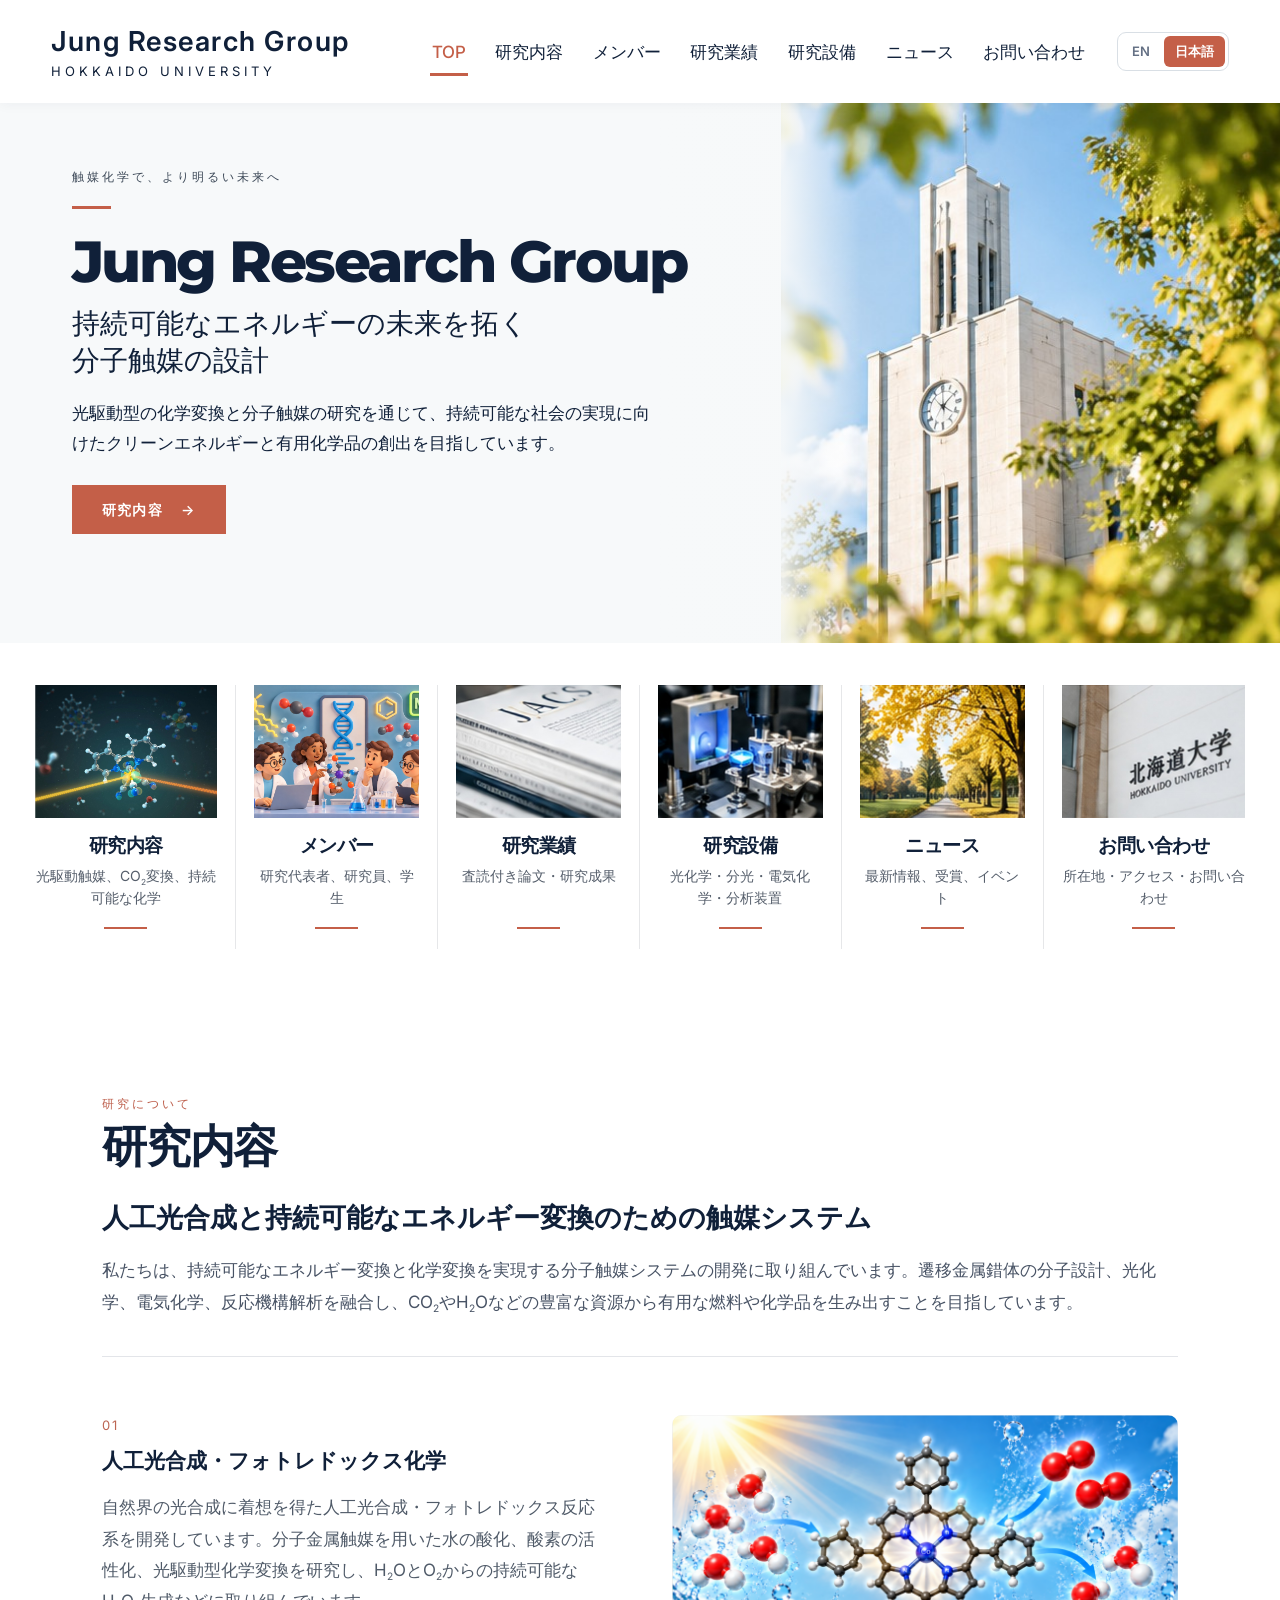
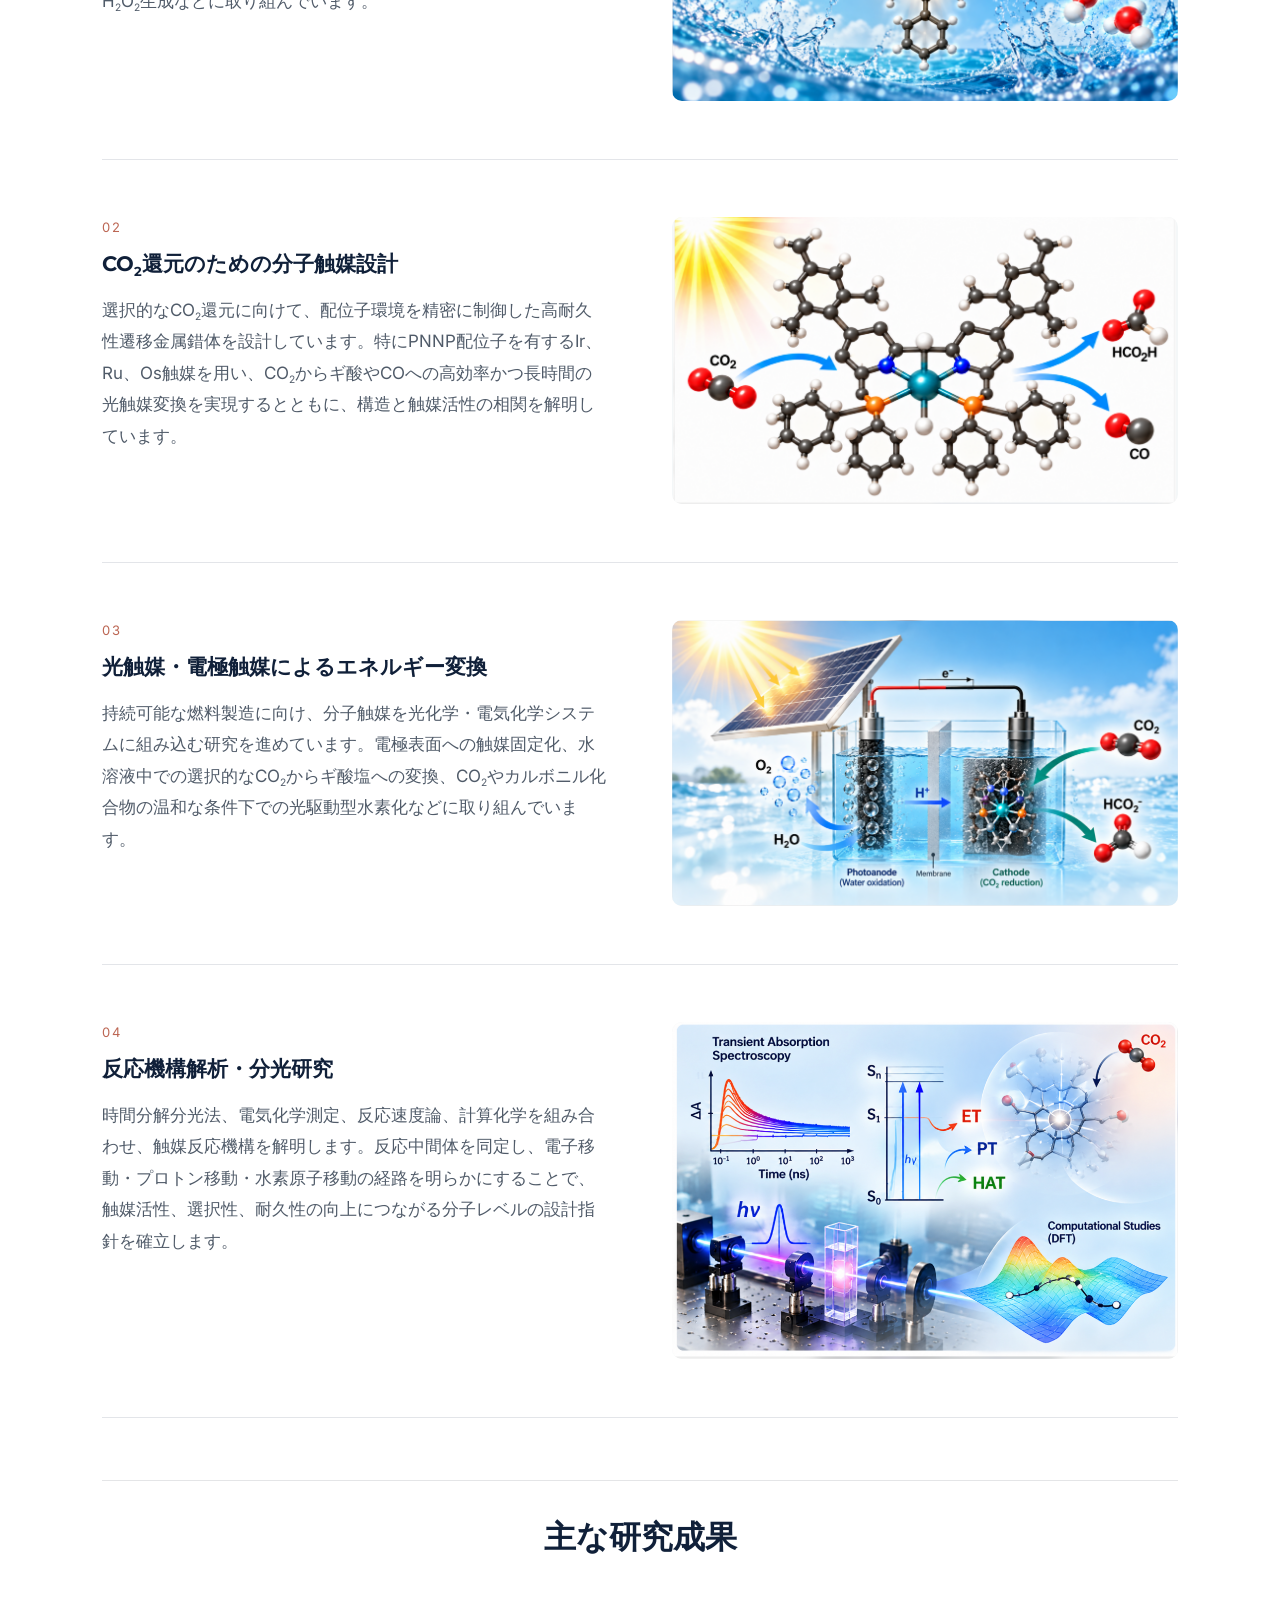
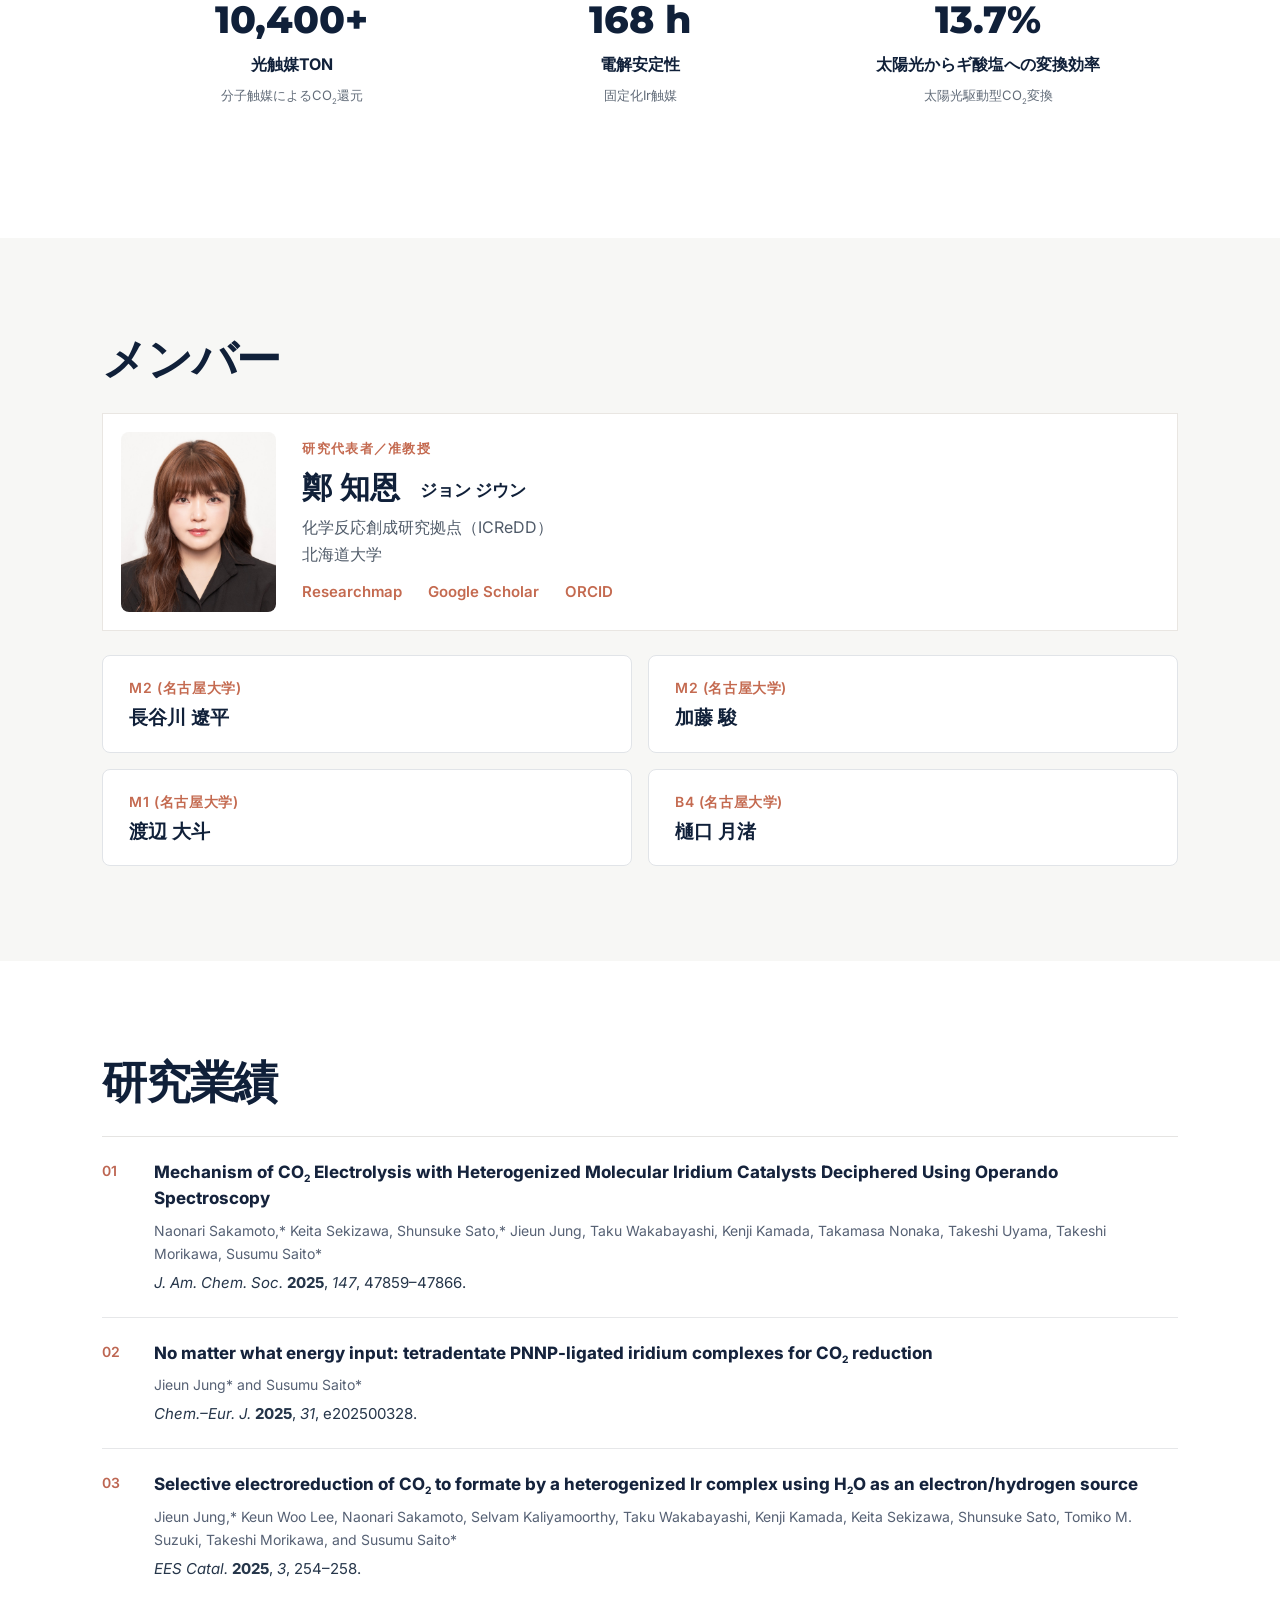
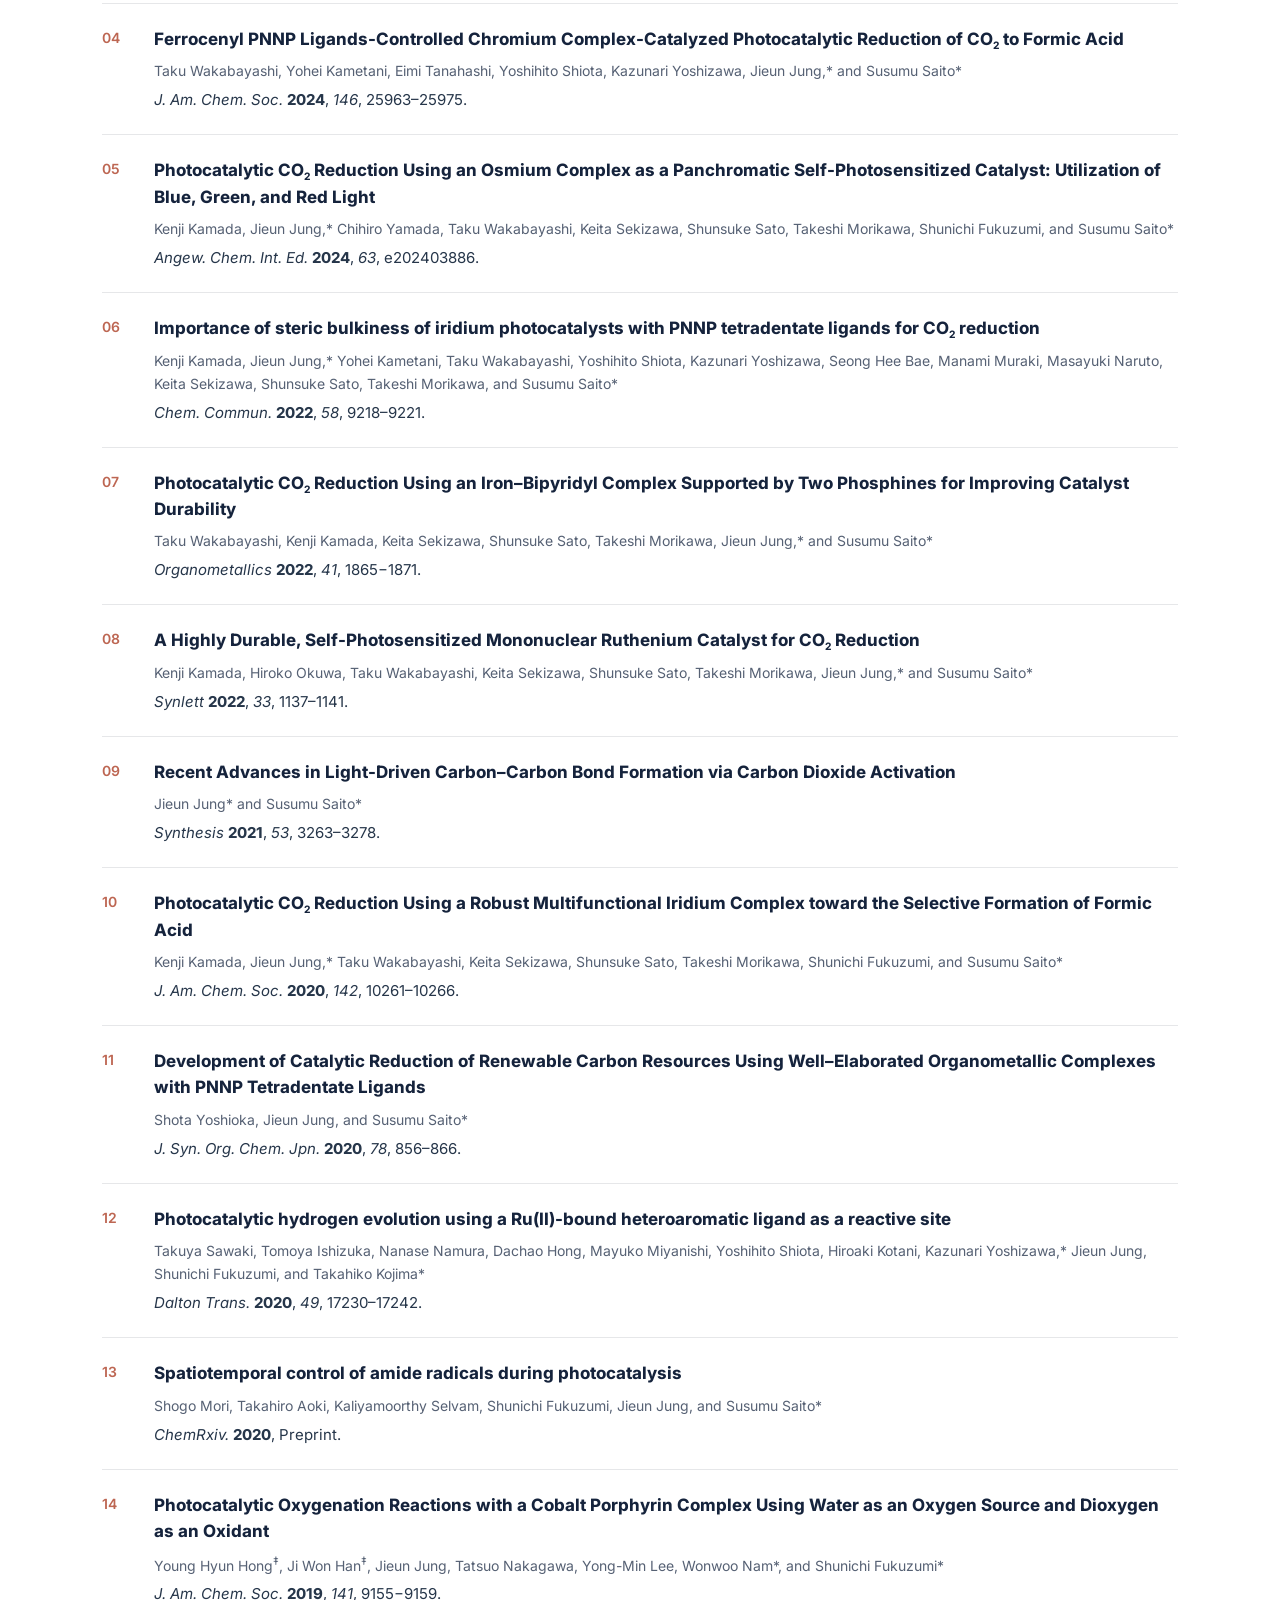
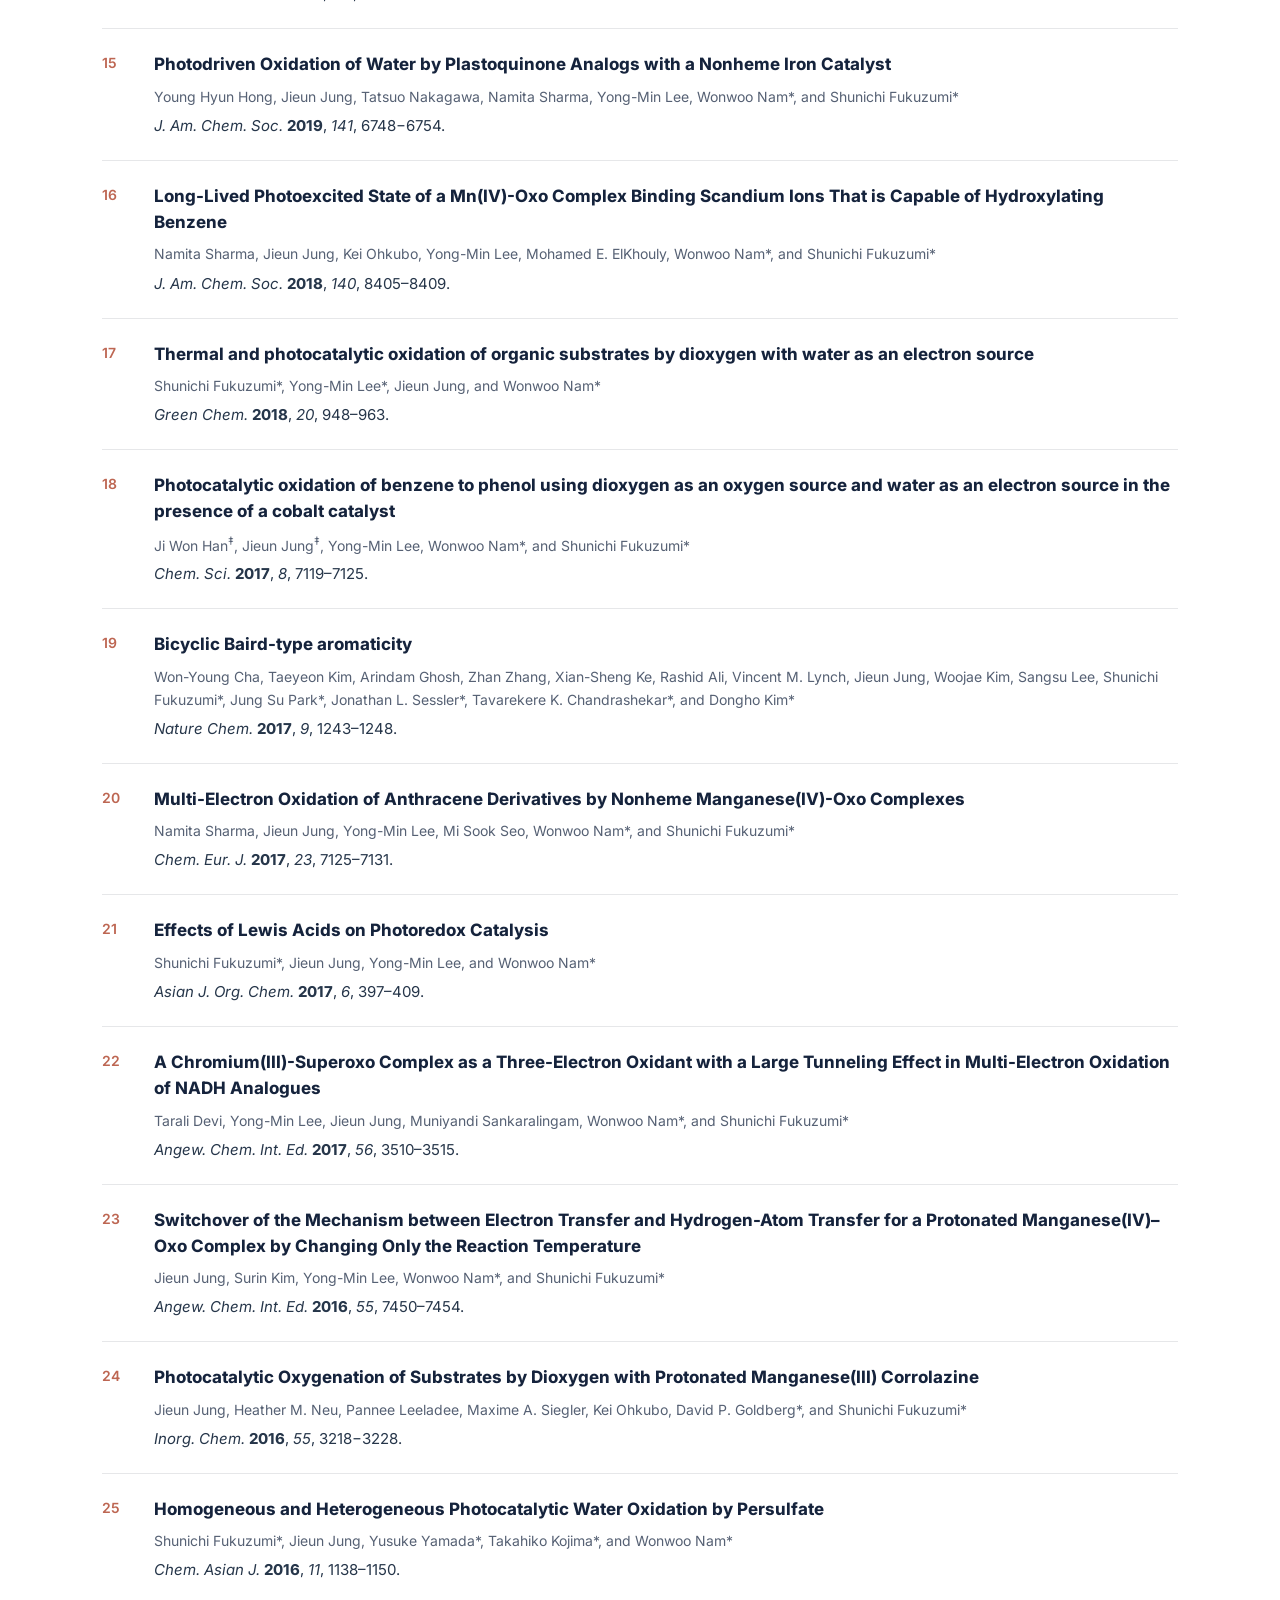
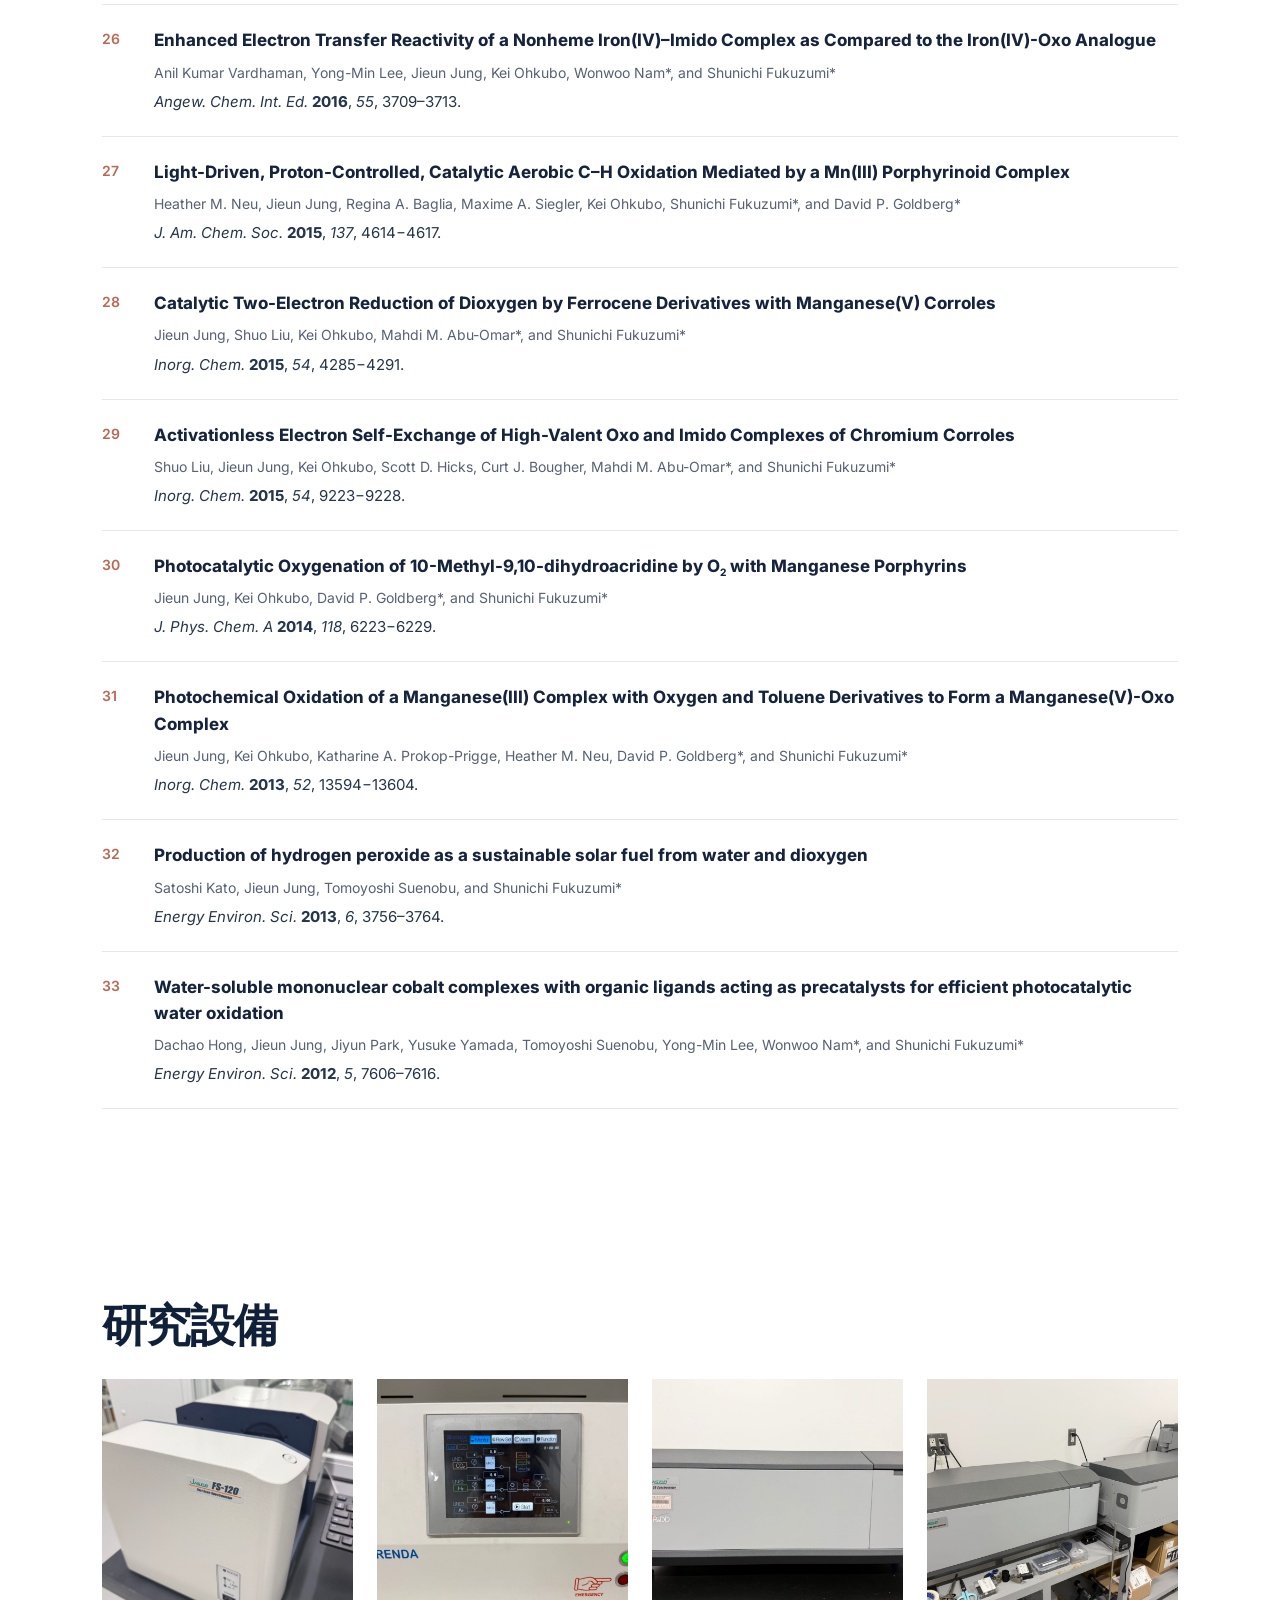
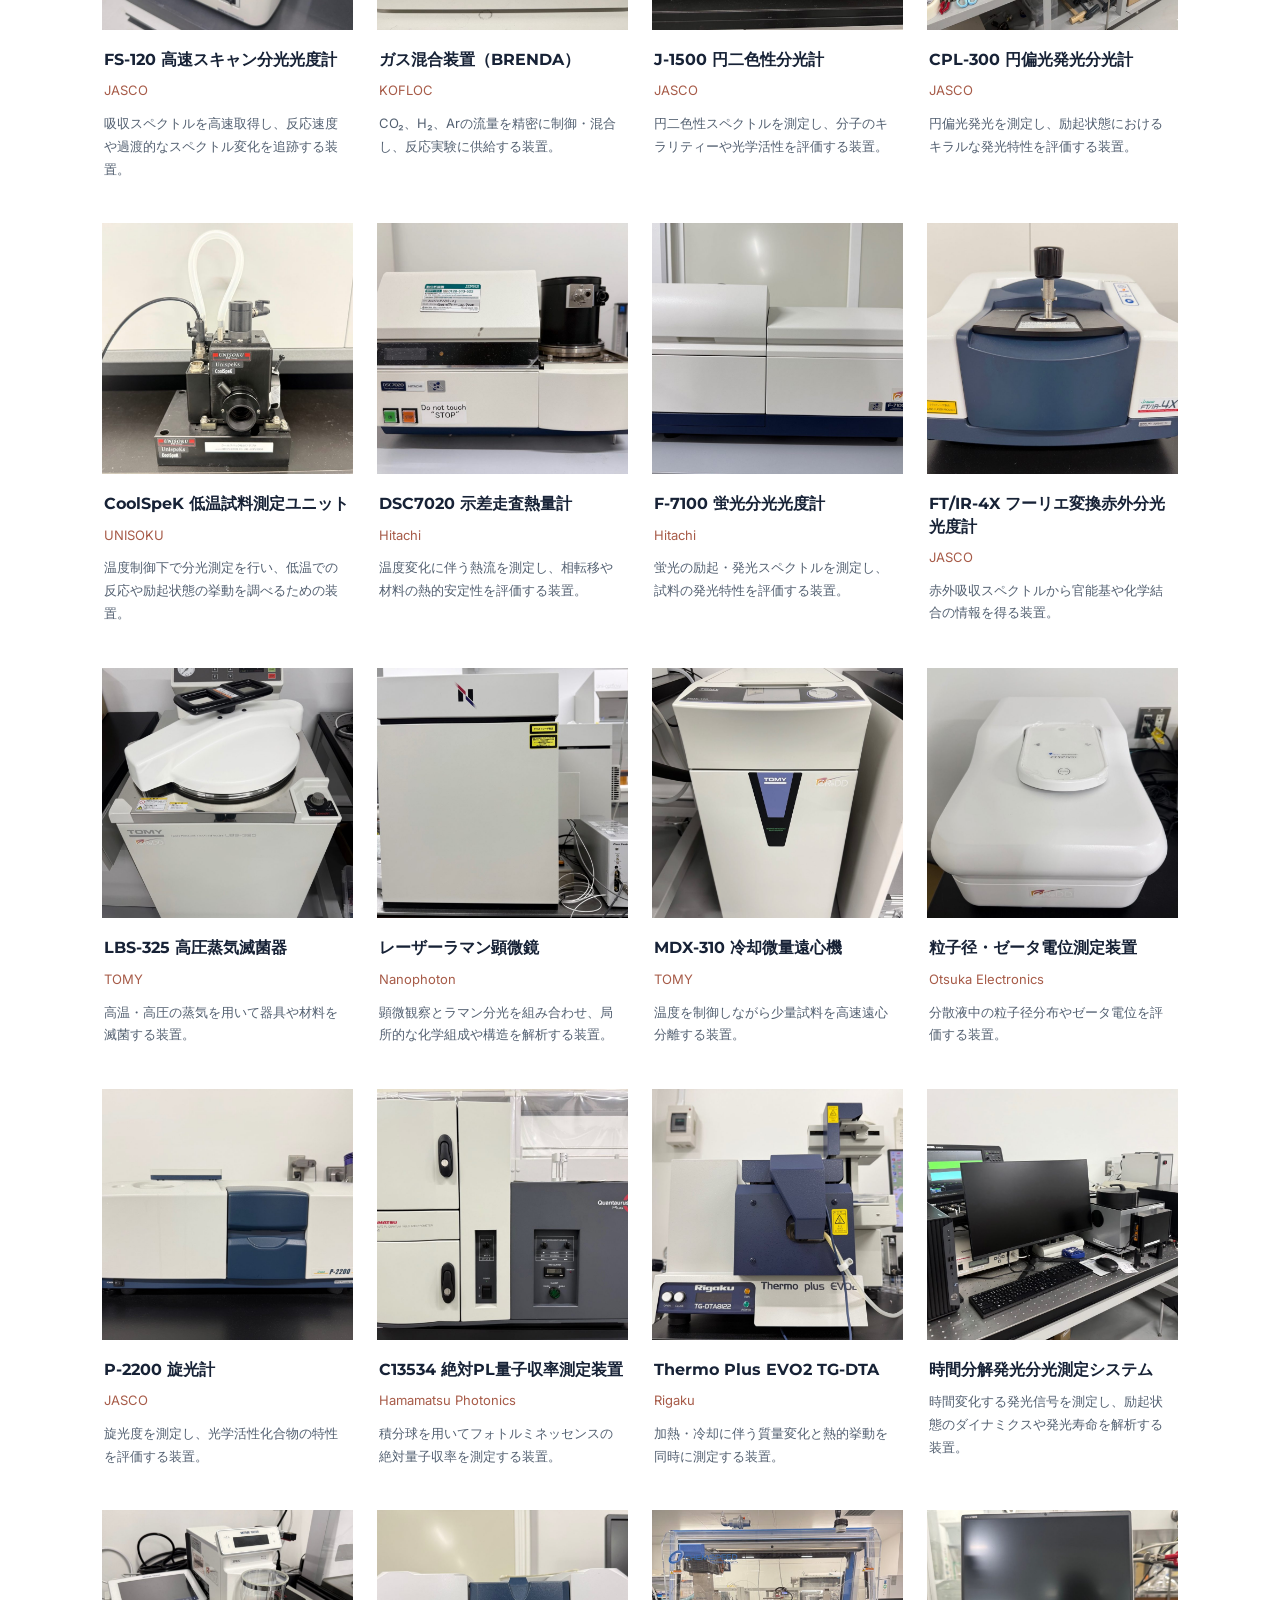
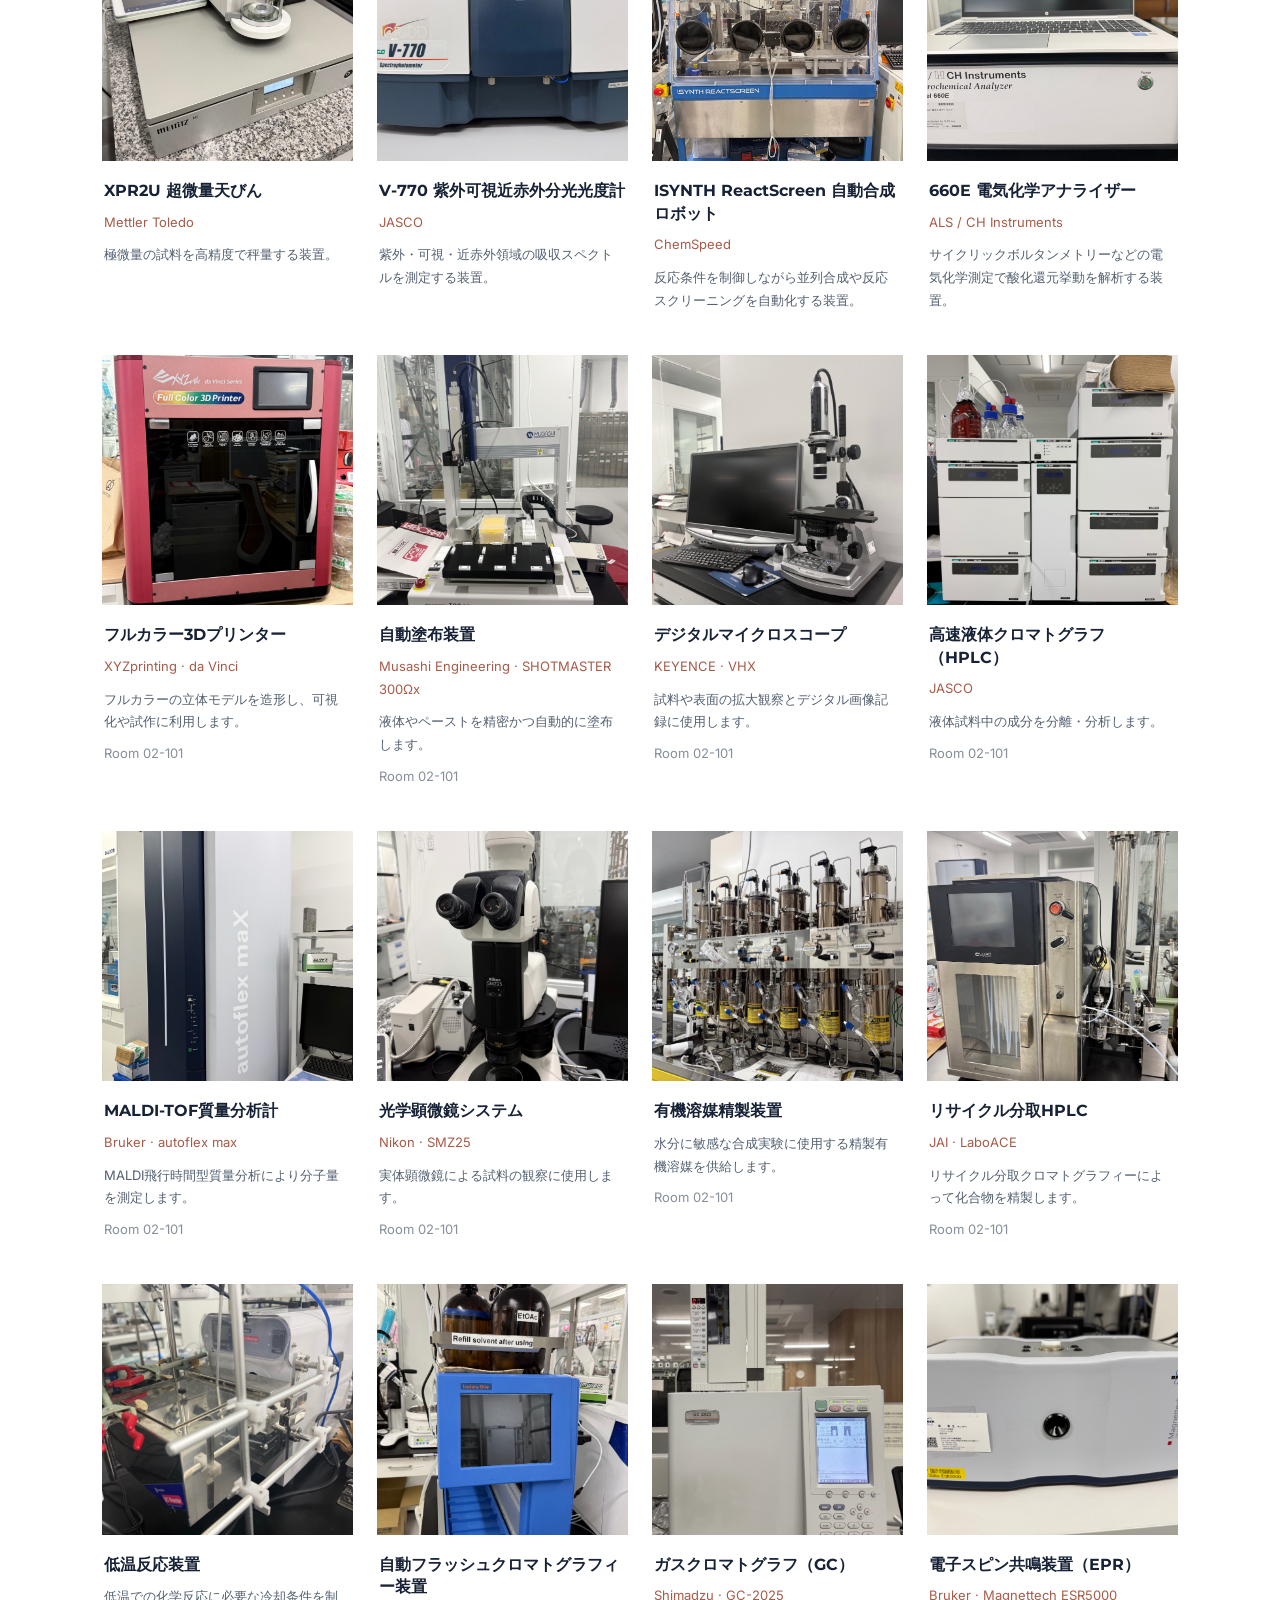
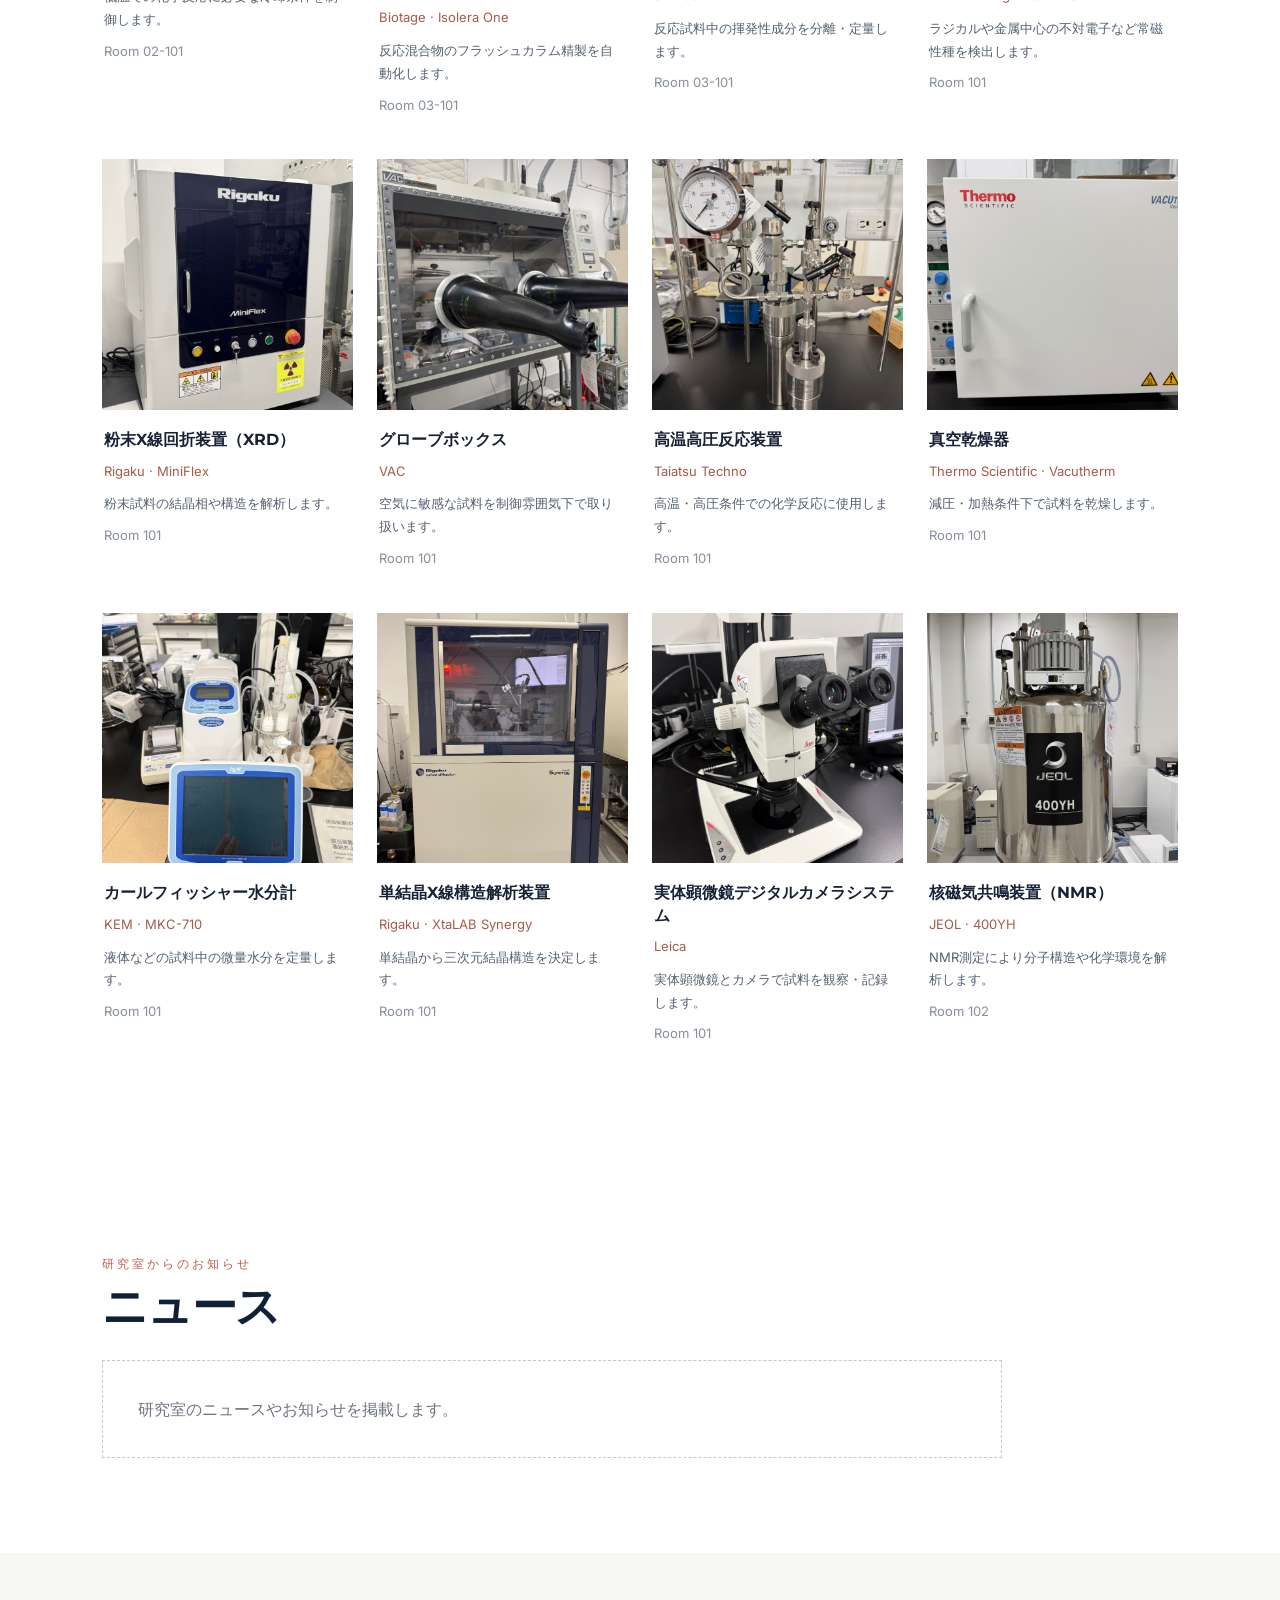
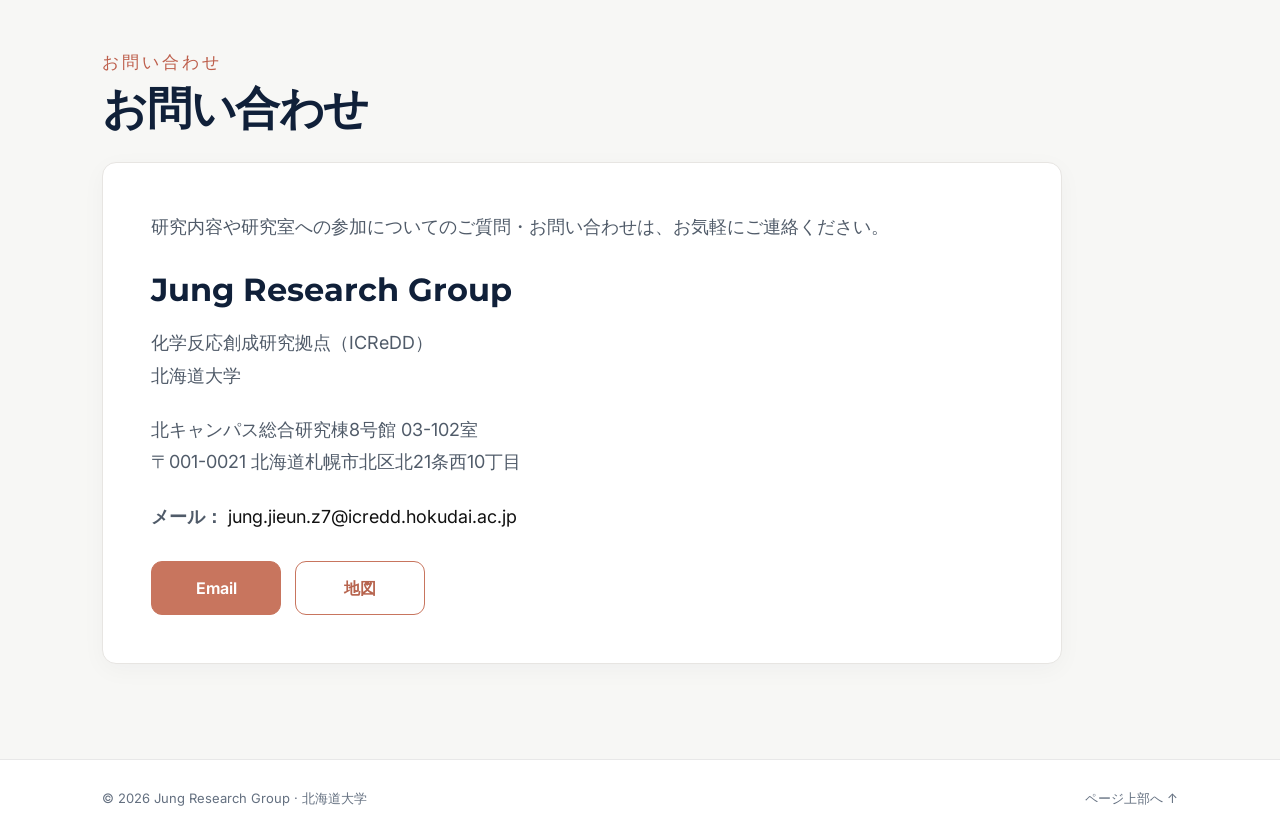
==== index-ja.html @ 81beae66 "Add files via upload" ====
<!DOCTYPE html>

<html lang="ja">
<head>
<meta charset="utf-8"/>
<meta content="width=device-width, initial-scale=1" name="viewport"/>
<meta content="北海道大学 Jung Research Group｜人工光合成、分子触媒、CO₂還元、持続可能なエネルギー変換の研究。" name="description"/>
<title>Jung Research Group | 北海道大学</title>
<link href="https://fonts.googleapis.com" rel="preconnect"/>
<link crossorigin="" href="https://fonts.gstatic.com" rel="preconnect"/>
<link href="https://fonts.googleapis.com/css2?family=Inter:wght@400;500;600;700&amp;family=Montserrat:wght@400;500;600;700;800&amp;display=swap" rel="stylesheet"/>
<link href="style.css" rel="stylesheet"/>
<script defer="" src="script.js"></script>
</head>
<body>
<header class="site-header">
<a aria-label="Jung Research Group, top" class="brand" href="#top">
<strong>Jung Research Group</strong>
<span>HOKKAIDO UNIVERSITY</span>
</a>
<button aria-controls="site-nav" aria-expanded="false" aria-label="メニューを開く" class="menu-toggle">☰</button>
<nav aria-label="メインナビゲーション" class="site-nav" id="site-nav">
<a class="active" href="#top">TOP</a>
<a href="#research">研究内容</a>
<a href="#members">メンバー</a>
<a href="#publications">研究業績</a>
<a href="#facilities">研究設備</a>
<a href="#news">ニュース</a>
<a href="#contact">お問い合わせ</a>
<div aria-label="Language selection" class="language-switch"><a href="index.html" lang="en">EN</a><a aria-current="page" href="index-ja.html" lang="ja">日本語</a></div></nav>
</header>
<main>
<section class="hero" id="top">
<div class="hero-copy">
<p class="eyebrow">触媒化学で、より明るい未来へ</p>
<span aria-hidden="true" class="short-line"></span>
<h1>Jung Research Group</h1>
<h2>持続可能なエネルギーの未来を拓く<br/>分子触媒の設計</h2>
<p class="hero-description">光駆動型の化学変換と分子触媒の研究を通じて、持続可能な社会の実現に向けたクリーンエネルギーと有用化学品の創出を目指しています。</p>
<a class="primary-button" href="#research">研究内容 <span aria-hidden="true">→</span></a>
</div>
<div aria-label="Illustrated Hokkaido University campus clock tower among autumn trees" class="hero-photo" role="img"></div>
</section>
<section aria-label="Explore the group" class="quick-links">
<a class="quick-card" href="#research"><img alt="Molecular illustration" src="assets/research.jpg"/><h3>研究内容</h3><p>光駆動触媒、CO<sub>2</sub>変換、持続可能な化学</p><span class="card-line"></span></a>
<a class="quick-card" href="#members"><img alt="Research laboratory sample vials" src="assets/members.jpg"/><h3>メンバー</h3><p>研究代表者、研究員、学生</p><span class="card-line"></span></a>
<a class="quick-card" href="#publications"><img alt="Scientific journals" src="assets/publications.jpg"/><h3>研究業績</h3><p>査読付き論文・研究成果</p><span class="card-line"></span></a>
<a class="quick-card" href="#facilities"><img alt="Scientific measurement equipment" src="assets/facilities.jpg"/><h3>研究設備</h3><p>光化学・分光・電気化学・分析装置</p><span class="card-line"></span></a>
<a class="quick-card" href="#news"><img alt="Autumn trees on campus" src="assets/news.jpg"/><h3>ニュース</h3><p>最新情報、受賞、イベント</p><span class="card-line"></span></a>
<a class="quick-card" href="#contact"><img alt="Hokkaido University sign" src="assets/contact.jpg"/><h3>お問い合わせ</h3><p>所在地・アクセス・お問い合わせ</p><span class="card-line"></span></a>
</section>
<section class="content-section" id="research"><div class="section-heading"><p class="eyebrow">研究について</p><h2>研究内容</h2></div><p class="research-tagline">人工光合成と持続可能なエネルギー変換のための触媒システム</p><p class="section-intro">私たちは、持続可能なエネルギー変換と化学変換を実現する分子触媒システムの開発に取り組んでいます。遷移金属錯体の分子設計、光化学、電気化学、反応機構解析を融合し、CO<sub>2</sub>やH<sub>2</sub>Oなどの豊富な資源から有用な燃料や化学品を生み出すことを目指しています。</p><div class="research-grid research-grid-four">
<article class="research-topic"><span class="item-number">01</span><h3>人工光合成・フォトレドックス化学</h3><img alt="Illustration of light-driven water and oxygen chemistry" loading="lazy" src="assets/artificial-photosynthesis.png"/><p>自然界の光合成に着想を得た人工光合成・フォトレドックス反応系を開発しています。分子金属触媒を用いた水の酸化、酸素の活性化、光駆動型化学変換を研究し、H<sub>2</sub>OとO<sub>2</sub>からの持続可能なH<sub>2</sub>O<sub>2</sub>生成などに取り組んでいます。</p></article>
<article class="research-topic"><span class="item-number">02</span><h3>CO<sub>2</sub>還元のための分子触媒設計</h3><img alt="Conceptual illustration of a molecular catalyst for carbon dioxide reduction" loading="lazy" src="assets/co2-molecular-catalyst.png"/><p>選択的なCO<sub>2</sub>還元に向けて、配位子環境を精密に制御した高耐久性遷移金属錯体を設計しています。特にPNNP配位子を有するIr、Ru、Os触媒を用い、CO<sub>2</sub>からギ酸やCOへの高効率かつ長時間の光触媒変換を実現するとともに、構造と触媒活性の相関を解明しています。</p></article>
<article class="research-topic"><span class="item-number">03</span><h3>光触媒・電極触媒によるエネルギー変換</h3><img alt="Conceptual illustration of photoelectrochemical energy conversion" loading="lazy" src="assets/research-03.png"/><p>持続可能な燃料製造に向け、分子触媒を光化学・電気化学システムに組み込む研究を進めています。電極表面への触媒固定化、水溶液中での選択的なCO<sub>2</sub>からギ酸塩への変換、CO<sub>2</sub>やカルボニル化合物の温和な条件下での光駆動型水素化などに取り組んでいます。</p></article>
<article class="research-topic"><span class="item-number">04</span><h3>反応機構解析・分光研究</h3><img alt="Conceptual transient spectroscopy and reaction mechanism illustration" loading="lazy" src="assets/research-04.png"/><p>時間分解分光法、電気化学測定、反応速度論、計算化学を組み合わせ、触媒反応機構を解明します。反応中間体を同定し、電子移動・プロトン移動・水素原子移動の経路を明らかにすることで、触媒活性、選択性、耐久性の向上につながる分子レベルの設計指針を確立します。</p></article>
</div><div class="research-highlights"><h3>主な研究成果</h3><div class="highlight-grid"><div><strong>10,400+</strong><span>光触媒TON</span><small>分子触媒によるCO<sub>2</sub>還元</small></div><div><strong>168 h</strong><span>電解安定性</span><small>固定化Ir触媒</small></div><div><strong>13.7%</strong><span>太陽光からギ酸塩への変換効率</span><small>太陽光駆動型CO<sub>2</sub>変換</small></div></div></div></section>
<section class="content-section tinted" id="members">
<div class="section-heading"><h2>メンバー</h2></div>
<div class="member-panel pi-card">
<img alt="Portrait of Jieun Jung" class="pi-photo" src="assets/jieun-jung.jpg"/>
<div class="member-details">
<p class="member-role">研究代表者／准教授</p>
<h3 class="pi-name">鄭 知恩 <span class="pi-name-local">ジョン ジウン</span></h3>
<p>化学反応創成研究拠点（ICReDD）<br/>北海道大学</p>
<div aria-label="Research profiles" class="profile-links">
<a href="https://researchmap.jp/7000027022" rel="noopener noreferrer" target="_blank">Researchmap</a>
<a href="https://scholar.google.com/citations?user=-28BXMIAAAAJ&amp;hl=ko" rel="noopener noreferrer" target="_blank">Google Scholar</a>
<a href="https://orcid.org/0000-0002-5310-8643" rel="noopener noreferrer" target="_blank">ORCID</a>
</div>
</div>
</div>
<div class="student-grid">
<article class="student-card"><p class="student-role">M2 (名古屋大学)</p><h4>長谷川 遼平</h4></article>
<article class="student-card"><p class="student-role">M2 (名古屋大学)</p><h4>加藤 駿</h4></article>
<article class="student-card"><p class="student-role">M1 (名古屋大学)</p><h4>渡辺 大斗</h4></article>
<article class="student-card"><p class="student-role">B4 (名古屋大学)</p><h4>樋口 月渚</h4></article>
</div>
</section>
<section class="content-section" id="publications">
<div class="section-heading"><h2>研究業績</h2></div>
<div class="publication-list">
<article class="publication-entry"><span class="publication-number">01</span><div class="publication-body"><p class="pub-title"><a class="publication-title-link" href="https://pubs.acs.org/jacsat/article/147/51/47859/3739655/Mechanism-of-CO2-Electrolysis-with-Heterogenized" rel="noopener noreferrer" target="_blank">Mechanism of CO<sub>2</sub> Electrolysis with Heterogenized Molecular Iridium Catalysts Deciphered Using Operando Spectroscopy</a></p><p class="pub-authors">Naonari Sakamoto,* Keita Sekizawa, Shunsuke Sato,* Jieun Jung, Taku Wakabayashi, Kenji Kamada, Takamasa Nonaka, Takeshi Uyama, Takeshi Morikawa, Susumu Saito*</p><p class="pub-citation"><em class="journal-name">J. Am. Chem. Soc.</em> <strong>2025</strong>, <em>147</em>, 47859–47866.</p></div></article>
<article class="publication-entry"><span class="publication-number">02</span><div class="publication-body"><p class="pub-title"><a class="publication-title-link" href="https://doi.org/10.1002/chem.202500328" rel="noopener noreferrer" target="_blank">No matter what energy input: tetradentate PNNP-ligated iridium complexes for CO<sub>2</sub> reduction</a></p><p class="pub-authors">Jieun Jung* and Susumu Saito*</p><p class="pub-citation"><em class="journal-name">Chem.–Eur. J.</em> <strong>2025</strong>, <em>31</em>, e202500328.</p></div></article>
<article class="publication-entry"><span class="publication-number">03</span><div class="publication-body"><p class="pub-title"><a class="publication-title-link" href="https://doi.org/10.1039/D4EY00261J" rel="noopener noreferrer" target="_blank">Selective electroreduction of CO<sub>2</sub> to formate by a heterogenized Ir complex using H<sub>2</sub>O as an electron/hydrogen source</a></p><p class="pub-authors">Jieun Jung,* Keun Woo Lee, Naonari Sakamoto, Selvam Kaliyamoorthy, Taku Wakabayashi, Kenji Kamada, Keita Sekizawa, Shunsuke Sato, Tomiko M. Suzuki, Takeshi Morikawa, and Susumu Saito*</p><p class="pub-citation"><em class="journal-name">EES Catal.</em> <strong>2025</strong>, <em>3</em>, 254–258.</p></div></article>
<article class="publication-entry"><span class="publication-number">04</span><div class="publication-body"><p class="pub-title"><a class="publication-title-link" href="https://doi.org/10.1021/jacs.4c03683" rel="noopener noreferrer" target="_blank">Ferrocenyl PNNP Ligands-Controlled Chromium Complex-Catalyzed Photocatalytic Reduction of CO<sub>2</sub> to Formic Acid</a></p><p class="pub-authors">Taku Wakabayashi, Yohei Kametani, Eimi Tanahashi, Yoshihito Shiota, Kazunari Yoshizawa, Jieun Jung,* and Susumu Saito*</p><p class="pub-citation"><em class="journal-name">J. Am. Chem. Soc.</em> <strong>2024</strong>, <em>146</em>, 25963–25975.</p></div></article>
<article class="publication-entry"><span class="publication-number">05</span><div class="publication-body"><p class="pub-title"><a class="publication-title-link" href="https://doi.org/10.1002/anie.202403886" rel="noopener noreferrer" target="_blank">Photocatalytic CO<sub>2</sub> Reduction Using an Osmium Complex as a Panchromatic Self-Photosensitized Catalyst: Utilization of Blue, Green, and Red Light</a></p><p class="pub-authors">Kenji Kamada, Jieun Jung,* Chihiro Yamada, Taku Wakabayashi, Keita Sekizawa, Shunsuke Sato, Takeshi Morikawa, Shunichi Fukuzumi, and Susumu Saito*</p><p class="pub-citation"><em class="journal-name">Angew. Chem. Int. Ed.</em> <strong>2024</strong>, <em>63</em>, e202403886.</p></div></article>
<article class="publication-entry"><span class="publication-number">06</span><div class="publication-body"><p class="pub-title"><a class="publication-title-link" href="https://doi.org/10.1039/d2cc01701f" rel="noopener noreferrer" target="_blank">Importance of steric bulkiness of iridium photocatalysts with PNNP tetradentate ligands for CO<sub>2</sub> reduction</a></p><p class="pub-authors">Kenji Kamada, Jieun Jung,* Yohei Kametani, Taku Wakabayashi, Yoshihito Shiota, Kazunari Yoshizawa, Seong Hee Bae, Manami Muraki, Masayuki Naruto, Keita Sekizawa, Shunsuke Sato, Takeshi Morikawa, and Susumu Saito*</p><p class="pub-citation"><em class="journal-name">Chem. Commun.</em> <strong>2022</strong>, <em>58</em>, 9218–9221.</p></div></article>
<article class="publication-entry"><span class="publication-number">07</span><div class="publication-body"><p class="pub-title"><a class="publication-title-link" href="https://doi.org/10.1021/acs.organomet.2c00171" rel="noopener noreferrer" target="_blank">Photocatalytic CO<sub>2</sub> Reduction Using an Iron–Bipyridyl Complex Supported by Two Phosphines for Improving Catalyst Durability</a></p><p class="pub-authors">Taku Wakabayashi, Kenji Kamada, Keita Sekizawa, Shunsuke Sato, Takeshi Morikawa, Jieun Jung,* and Susumu Saito*</p><p class="pub-citation"><em class="journal-name">Organometallics</em> <strong>2022</strong>, <em>41</em>, 1865−1871.</p></div></article>
<article class="publication-entry"><span class="publication-number">08</span><div class="publication-body"><p class="pub-title"><a class="publication-title-link" href="https://doi.org/10.1055/a-1709-0280" rel="noopener noreferrer" target="_blank">A Highly Durable, Self-Photosensitized Mononuclear Ruthenium Catalyst for CO<sub>2</sub> Reduction</a></p><p class="pub-authors">Kenji Kamada, Hiroko Okuwa, Taku Wakabayashi, Keita Sekizawa, Shunsuke Sato, Takeshi Morikawa, Jieun Jung,* and Susumu Saito*</p><p class="pub-citation"><em class="journal-name">Synlett</em> <strong>2022</strong>, <em>33</em>, 1137–1141.</p></div></article>
<article class="publication-entry"><span class="publication-number">09</span><div class="publication-body"><p class="pub-title"><a class="publication-title-link" href="https://doi.org/10.1055/a-1577-5947" rel="noopener noreferrer" target="_blank">Recent Advances in Light-Driven Carbon–Carbon Bond Formation via Carbon Dioxide Activation</a></p><p class="pub-authors">Jieun Jung* and Susumu Saito*</p><p class="pub-citation"><em class="journal-name">Synthesis</em> <strong>2021</strong>, <em>53</em>, 3263–3278.</p></div></article>
<article class="publication-entry"><span class="publication-number">10</span><div class="publication-body"><p class="pub-title"><a class="publication-title-link" href="https://doi.org/10.1021/jacs.0c03097" rel="noopener noreferrer" target="_blank">Photocatalytic CO<sub>2</sub> Reduction Using a Robust Multifunctional Iridium Complex toward the Selective Formation of Formic Acid</a></p><p class="pub-authors">Kenji Kamada, Jieun Jung,* Taku Wakabayashi, Keita Sekizawa, Shunsuke Sato, Takeshi Morikawa, Shunichi Fukuzumi, and Susumu Saito*</p><p class="pub-citation"><em class="journal-name">J. Am. Chem. Soc.</em> <strong>2020</strong>, <em>142</em>, 10261–10266.</p></div></article>
<article class="publication-entry"><span class="publication-number">11</span><div class="publication-body"><p class="pub-title"><a class="publication-title-link" href="https://doi.org/10.5059/yukigoseikyokaishi.78.856" rel="noopener noreferrer" target="_blank">Development of Catalytic Reduction of Renewable Carbon Resources Using Well–Elaborated Organometallic Complexes with PNNP Tetradentate Ligands</a></p><p class="pub-authors">Shota Yoshioka, Jieun Jung, and Susumu Saito*</p><p class="pub-citation"><em class="journal-name">J. Syn. Org. Chem. Jpn.</em> <strong>2020</strong>, <em>78</em>, 856–866.</p></div></article>
<article class="publication-entry"><span class="publication-number">12</span><div class="publication-body"><p class="pub-title"><a class="publication-title-link" href="https://doi.org/10.1039/d0dt03546g" rel="noopener noreferrer" target="_blank">Photocatalytic hydrogen evolution using a Ru(II)-bound heteroaromatic ligand as a reactive site</a></p><p class="pub-authors">Takuya Sawaki, Tomoya Ishizuka, Nanase Namura, Dachao Hong, Mayuko Miyanishi, Yoshihito Shiota, Hiroaki Kotani, Kazunari Yoshizawa,* Jieun Jung, Shunichi Fukuzumi, and Takahiko Kojima*</p><p class="pub-citation"><em class="journal-name">Dalton Trans.</em> <strong>2020</strong>, <em>49</em>, 17230–17242.</p></div></article>
<article class="publication-entry"><span class="publication-number">13</span><div class="publication-body"><p class="pub-title"><a class="publication-title-link" href="https://doi.org/10.26434/chemrxiv.12040146.v1" rel="noopener noreferrer" target="_blank">Spatiotemporal control of amide radicals during photocatalysis</a></p><p class="pub-authors">Shogo Mori, Takahiro Aoki, Kaliyamoorthy Selvam, Shunichi Fukuzumi, Jieun Jung, and Susumu Saito*</p><p class="pub-citation"><em class="journal-name">ChemRxiv.</em> <strong>2020</strong>, Preprint.</p></div></article>
<article class="publication-entry"><span class="publication-number">14</span><div class="publication-body"><p class="pub-title"><a class="publication-title-link" href="https://doi.org/10.1021/jacs.9b02864" rel="noopener noreferrer" target="_blank">Photocatalytic Oxygenation Reactions with a Cobalt Porphyrin Complex Using Water as an Oxygen Source and Dioxygen as an Oxidant</a></p><p class="pub-authors">Young Hyun Hong<sup>‡</sup>, Ji Won Han<sup>‡</sup>, Jieun Jung, Tatsuo Nakagawa, Yong-Min Lee, Wonwoo Nam*, and Shunichi Fukuzumi*</p><p class="pub-citation"><em class="journal-name">J. Am. Chem. Soc.</em> <strong>2019</strong>, <em>141</em>, 9155−9159.</p></div></article>
<article class="publication-entry"><span class="publication-number">15</span><div class="publication-body"><p class="pub-title"><a class="publication-title-link" href="https://doi.org/10.1021/jacs.9b02517" rel="noopener noreferrer" target="_blank">Photodriven Oxidation of Water by Plastoquinone Analogs with a Nonheme Iron Catalyst</a></p><p class="pub-authors">Young Hyun Hong, Jieun Jung, Tatsuo Nakagawa, Namita Sharma, Yong-Min Lee, Wonwoo Nam*, and Shunichi Fukuzumi*</p><p class="pub-citation"><em class="journal-name">J. Am. Chem. Soc.</em> <strong>2019</strong>, <em>141</em>, 6748−6754.</p></div></article>
<article class="publication-entry"><span class="publication-number">16</span><div class="publication-body"><p class="pub-title"><a class="publication-title-link" href="https://doi.org/10.1021/jacs.8b04904" rel="noopener noreferrer" target="_blank">Long-Lived Photoexcited State of a Mn(IV)-Oxo Complex Binding Scandium Ions That is Capable of Hydroxylating Benzene</a></p><p class="pub-authors">Namita Sharma, Jieun Jung, Kei Ohkubo, Yong-Min Lee, Mohamed E. ElKhouly, Wonwoo Nam*, and Shunichi Fukuzumi*</p><p class="pub-citation"><em class="journal-name">J. Am. Chem. Soc.</em> <strong>2018</strong>, <em>140</em>, 8405–8409.</p></div></article>
<article class="publication-entry"><span class="publication-number">17</span><div class="publication-body"><p class="pub-title"><a class="publication-title-link" href="https://doi.org/10.1039/c7gc03387g" rel="noopener noreferrer" target="_blank">Thermal and photocatalytic oxidation of organic substrates by dioxygen with water as an electron source</a></p><p class="pub-authors">Shunichi Fukuzumi*, Yong-Min Lee*, Jieun Jung, and Wonwoo Nam*</p><p class="pub-citation"><em class="journal-name">Green Chem.</em> <strong>2018</strong>, <em>20</em>, 948–963.</p></div></article>
<article class="publication-entry"><span class="publication-number">18</span><div class="publication-body"><p class="pub-title"><a class="publication-title-link" href="https://doi.org/10.1039/c7sc02495a" rel="noopener noreferrer" target="_blank">Photocatalytic oxidation of benzene to phenol using dioxygen as an oxygen source and water as an electron source in the presence of a cobalt catalyst</a></p><p class="pub-authors">Ji Won Han<sup>‡</sup>, Jieun Jung<sup>‡</sup>, Yong-Min Lee, Wonwoo Nam*, and Shunichi Fukuzumi*</p><p class="pub-citation"><em class="journal-name">Chem. Sci.</em> <strong>2017</strong>, <em>8</em>, 7119–7125.</p></div></article>
<article class="publication-entry"><span class="publication-number">19</span><div class="publication-body"><p class="pub-title"><a class="publication-title-link" href="https://doi.org/10.1038/nchem.2834" rel="noopener noreferrer" target="_blank">Bicyclic Baird-type aromaticity</a></p><p class="pub-authors">Won-Young Cha, Taeyeon Kim, Arindam Ghosh, Zhan Zhang, Xian-Sheng Ke, Rashid Ali, Vincent M. Lynch, Jieun Jung, Woojae Kim, Sangsu Lee, Shunichi Fukuzumi*, Jung Su Park*, Jonathan L. Sessler*, Tavarekere K. Chandrashekar*, and Dongho Kim*</p><p class="pub-citation"><em class="journal-name">Nature Chem.</em> <strong>2017</strong>, <em>9</em>, 1243–1248.</p></div></article>
<article class="publication-entry"><span class="publication-number">20</span><div class="publication-body"><p class="pub-title"><a class="publication-title-link" href="https://doi.org/10.1002/chem.201700666" rel="noopener noreferrer" target="_blank">Multi-Electron Oxidation of Anthracene Derivatives by Nonheme Manganese(IV)-Oxo Complexes</a></p><p class="pub-authors">Namita Sharma, Jieun Jung, Yong-Min Lee, Mi Sook Seo, Wonwoo Nam*, and Shunichi Fukuzumi*</p><p class="pub-citation"><em class="journal-name">Chem. Eur. J.</em> <strong>2017</strong>, <em>23</em>, 7125–7131.</p></div></article>
<article class="publication-entry"><span class="publication-number">21</span><div class="publication-body"><p class="pub-title"><a class="publication-title-link" href="https://doi.org/10.1002/ajoc.201600576" rel="noopener noreferrer" target="_blank">Effects of Lewis Acids on Photoredox Catalysis</a></p><p class="pub-authors">Shunichi Fukuzumi*, Jieun Jung, Yong-Min Lee, and Wonwoo Nam*</p><p class="pub-citation"><em class="journal-name">Asian J. Org. Chem.</em> <strong>2017</strong>, <em>6</em>, 397–409.</p></div></article>
<article class="publication-entry"><span class="publication-number">22</span><div class="publication-body"><p class="pub-title"><a class="publication-title-link" href="https://doi.org/10.1002/anie.201611709" rel="noopener noreferrer" target="_blank">A Chromium(III)-Superoxo Complex as a Three-Electron Oxidant with a Large Tunneling Effect in Multi-Electron Oxidation of NADH Analogues</a></p><p class="pub-authors">Tarali Devi, Yong-Min Lee, Jieun Jung, Muniyandi Sankaralingam, Wonwoo Nam*, and Shunichi Fukuzumi*</p><p class="pub-citation"><em class="journal-name">Angew. Chem. Int. Ed.</em> <strong>2017</strong>, <em>56</em>, 3510–3515.</p></div></article>
<article class="publication-entry"><span class="publication-number">23</span><div class="publication-body"><p class="pub-title"><a class="publication-title-link" href="https://doi.org/10.1002/anie.201602460" rel="noopener noreferrer" target="_blank">Switchover of the Mechanism between Electron Transfer and Hydrogen-Atom Transfer for a Protonated Manganese(IV)–Oxo Complex by Changing Only the Reaction Temperature</a></p><p class="pub-authors">Jieun Jung, Surin Kim, Yong-Min Lee, Wonwoo Nam*, and Shunichi Fukuzumi*</p><p class="pub-citation"><em class="journal-name">Angew. Chem. Int. Ed.</em> <strong>2016</strong>, <em>55</em>, 7450–7454.</p></div></article>
<article class="publication-entry"><span class="publication-number">24</span><div class="publication-body"><p class="pub-title"><a class="publication-title-link" href="https://doi.org/10.1021/acs.inorgchem.5b02019" rel="noopener noreferrer" target="_blank">Photocatalytic Oxygenation of Substrates by Dioxygen with Protonated Manganese(III) Corrolazine</a></p><p class="pub-authors">Jieun Jung, Heather M. Neu, Pannee Leeladee, Maxime A. Siegler, Kei Ohkubo, David P. Goldberg*, and Shunichi Fukuzumi*</p><p class="pub-citation"><em class="journal-name">Inorg. Chem.</em> <strong>2016</strong>, <em>55</em>, 3218−3228.</p></div></article>
<article class="publication-entry"><span class="publication-number">25</span><div class="publication-body"><p class="pub-title"><a class="publication-title-link" href="https://doi.org/10.1002/asia.201501329" rel="noopener noreferrer" target="_blank">Homogeneous and Heterogeneous Photocatalytic Water Oxidation by Persulfate</a></p><p class="pub-authors">Shunichi Fukuzumi*, Jieun Jung, Yusuke Yamada*, Takahiko Kojima*, and Wonwoo Nam*</p><p class="pub-citation"><em class="journal-name">Chem. Asian J.</em> <strong>2016</strong>, <em>11</em>, 1138–1150.</p></div></article>
<article class="publication-entry"><span class="publication-number">26</span><div class="publication-body"><p class="pub-title"><a class="publication-title-link" href="https://doi.org/10.1002/anie.201600287" rel="noopener noreferrer" target="_blank">Enhanced Electron Transfer Reactivity of a Nonheme Iron(IV)–Imido Complex as Compared to the Iron(IV)-Oxo Analogue</a></p><p class="pub-authors">Anil Kumar Vardhaman, Yong-Min Lee, Jieun Jung, Kei Ohkubo, Wonwoo Nam*, and Shunichi Fukuzumi*</p><p class="pub-citation"><em class="journal-name">Angew. Chem. Int. Ed.</em> <strong>2016</strong>, <em>55</em>, 3709–3713.</p></div></article>
<article class="publication-entry"><span class="publication-number">27</span><div class="publication-body"><p class="pub-title"><a class="publication-title-link" href="https://doi.org/10.1021/jacs.5b00816" rel="noopener noreferrer" target="_blank">Light-Driven, Proton-Controlled, Catalytic Aerobic C–H Oxidation Mediated by a Mn(III) Porphyrinoid Complex</a></p><p class="pub-authors">Heather M. Neu, Jieun Jung, Regina A. Baglia, Maxime A. Siegler, Kei Ohkubo, Shunichi Fukuzumi*, and David P. Goldberg*</p><p class="pub-citation"><em class="journal-name">J. Am. Chem. Soc.</em> <strong>2015</strong>, <em>137</em>, 4614−4617.</p></div></article>
<article class="publication-entry"><span class="publication-number">28</span><div class="publication-body"><p class="pub-title"><a class="publication-title-link" href="https://doi.org/10.1021/ic503012s" rel="noopener noreferrer" target="_blank">Catalytic Two-Electron Reduction of Dioxygen by Ferrocene Derivatives with Manganese(V) Corroles</a></p><p class="pub-authors">Jieun Jung, Shuo Liu, Kei Ohkubo, Mahdi M. Abu-Omar*, and Shunichi Fukuzumi*</p><p class="pub-citation"><em class="journal-name">Inorg. Chem.</em> <strong>2015</strong>, <em>54</em>, 4285−4291.</p></div></article>
<article class="publication-entry"><span class="publication-number">29</span><div class="publication-body"><p class="pub-title"><a class="publication-title-link" href="https://doi.org/10.1021/acs.inorgchem.5b01777" rel="noopener noreferrer" target="_blank">Activationless Electron Self-Exchange of High-Valent Oxo and Imido Complexes of Chromium Corroles</a></p><p class="pub-authors">Shuo Liu, Jieun Jung, Kei Ohkubo, Scott D. Hicks, Curt J. Bougher, Mahdi M. Abu-Omar*, and Shunichi Fukuzumi*</p><p class="pub-citation"><em class="journal-name">Inorg. Chem.</em> <strong>2015</strong>, <em>54</em>, 9223−9228.</p></div></article>
<article class="publication-entry"><span class="publication-number">30</span><div class="publication-body"><p class="pub-title"><a class="publication-title-link" href="https://pubs.acs.org/doi/10.1021/jp505860f" rel="noopener noreferrer" target="_blank">Photocatalytic Oxygenation of 10-Methyl-9,10-dihydroacridine by O<sub>2</sub> with Manganese Porphyrins</a></p><p class="pub-authors">Jieun Jung, Kei Ohkubo, David P. Goldberg*, and Shunichi Fukuzumi*</p><p class="pub-citation"><em class="journal-name">J. Phys. Chem. A</em> <strong>2014</strong>, <em>118</em>, 6223−6229.</p></div></article>
<article class="publication-entry"><span class="publication-number">31</span><div class="publication-body"><p class="pub-title"><a class="publication-title-link" href="https://pubs.acs.org/doi/10.1021/ic402121j" rel="noopener noreferrer" target="_blank">Photochemical Oxidation of a Manganese(III) Complex with Oxygen and Toluene Derivatives to Form a Manganese(V)-Oxo Complex</a></p><p class="pub-authors">Jieun Jung, Kei Ohkubo, Katharine A. Prokop-Prigge, Heather M. Neu, David P. Goldberg*, and Shunichi Fukuzumi*</p><p class="pub-citation"><em class="journal-name">Inorg. Chem.</em> <strong>2013</strong>, <em>52</em>, 13594−13604.</p></div></article>
<article class="publication-entry"><span class="publication-number">32</span><div class="publication-body"><p class="pub-title"><a class="publication-title-link" href="https://doi.org/10.1039/c3ee42815j" rel="noopener noreferrer" target="_blank">Production of hydrogen peroxide as a sustainable solar fuel from water and dioxygen</a></p><p class="pub-authors">Satoshi Kato, Jieun Jung, Tomoyoshi Suenobu, and Shunichi Fukuzumi*</p><p class="pub-citation"><em class="journal-name">Energy Environ. Sci.</em> <strong>2013</strong>, <em>6</em>, 3756–3764.</p></div></article>
<article class="publication-entry"><span class="publication-number">33</span><div class="publication-body"><p class="pub-title"><a class="publication-title-link" href="https://doi.org/10.1039/c2ee21185h" rel="noopener noreferrer" target="_blank">Water-soluble mononuclear cobalt complexes with organic ligands acting as precatalysts for efficient photocatalytic water oxidation</a></p><p class="pub-authors">Dachao Hong, Jieun Jung, Jiyun Park, Yusuke Yamada, Tomoyoshi Suenobu, Yong-Min Lee, Wonwoo Nam*, and Shunichi Fukuzumi*</p><p class="pub-citation"><em class="journal-name">Energy Environ. Sci.</em> <strong>2012</strong>, <em>5</em>, 7606–7616.</p></div></article>
</div>
</section>
<section class="content-section facilities-section" id="facilities"><div class="section-heading"><h2>研究設備</h2></div><div class="facilities-grid"><article class="facility-card"><img alt="FS-120 Fast Scan Spectrometer" loading="lazy" src="assets/fs120.jpg"/><div class="facility-copy"><h3>FS-120 高速スキャン分光光度計</h3><p class="facility-maker">JASCO</p><p>吸収スペクトルを高速取得し、反応速度や過渡的なスペクトル変化を追跡する装置。</p></div></article><article class="facility-card"><img alt="Gas Mixing System (BRENDA)" loading="lazy" src="assets/gas-mixer.jpg"/><div class="facility-copy"><h3>ガス混合装置（BRENDA）</h3><p class="facility-maker">KOFLOC</p><p>CO₂、H₂、Arの流量を精密に制御・混合し、反応実験に供給する装置。</p></div></article><article class="facility-card"><img alt="J-1500 Circular Dichroism Spectrometer" loading="lazy" src="assets/cd.jpg"/><div class="facility-copy"><h3>J-1500 円二色性分光計</h3><p class="facility-maker">JASCO</p><p>円二色性スペクトルを測定し、分子のキラリティーや光学活性を評価する装置。</p></div></article><article class="facility-card"><img alt="CPL-300 Circularly Polarized Luminescence Spectrometer" loading="lazy" src="assets/cpl.jpg"/><div class="facility-copy"><h3>CPL-300 円偏光発光分光計</h3><p class="facility-maker">JASCO</p><p>円偏光発光を測定し、励起状態におけるキラルな発光特性を評価する装置。</p></div></article><article class="facility-card"><img alt="CoolSpeK Low-Temperature Sample Unit" loading="lazy" src="assets/coolspek.jpg"/><div class="facility-copy"><h3>CoolSpeK 低温試料測定ユニット</h3><p class="facility-maker">UNISOKU</p><p>温度制御下で分光測定を行い、低温での反応や励起状態の挙動を調べるための装置。</p></div></article><article class="facility-card"><img alt="DSC7020 Differential Scanning Calorimeter" loading="lazy" src="assets/dsc.jpg"/><div class="facility-copy"><h3>DSC7020 示差走査熱量計</h3><p class="facility-maker">Hitachi</p><p>温度変化に伴う熱流を測定し、相転移や材料の熱的安定性を評価する装置。</p></div></article><article class="facility-card"><img alt="F-7100 Fluorescence Spectrophotometer" loading="lazy" src="assets/fluorometer.jpg"/><div class="facility-copy"><h3>F-7100 蛍光分光光度計</h3><p class="facility-maker">Hitachi</p><p>蛍光の励起・発光スペクトルを測定し、試料の発光特性を評価する装置。</p></div></article><article class="facility-card"><img alt="FT/IR-4X FT-IR Spectrometer" loading="lazy" src="assets/ftir.jpg"/><div class="facility-copy"><h3>FT/IR-4X フーリエ変換赤外分光光度計</h3><p class="facility-maker">JASCO</p><p>赤外吸収スペクトルから官能基や化学結合の情報を得る装置。</p></div></article><article class="facility-card"><img alt="LBS-325 High-Pressure Steam Sterilizer" loading="lazy" src="assets/autoclave.jpg"/><div class="facility-copy"><h3>LBS-325 高圧蒸気滅菌器</h3><p class="facility-maker">TOMY</p><p>高温・高圧の蒸気を用いて器具や材料を滅菌する装置。</p></div></article><article class="facility-card"><img alt="Laser Raman Microscope" loading="lazy" src="assets/raman.jpg"/><div class="facility-copy"><h3>レーザーラマン顕微鏡</h3><p class="facility-maker">Nanophoton</p><p>顕微観察とラマン分光を組み合わせ、局所的な化学組成や構造を解析する装置。</p></div></article><article class="facility-card"><img alt="MDX-310 Refrigerated Microcentrifuge" loading="lazy" src="assets/centrifuge.jpg"/><div class="facility-copy"><h3>MDX-310 冷却微量遠心機</h3><p class="facility-maker">TOMY</p><p>温度を制御しながら少量試料を高速遠心分離する装置。</p></div></article><article class="facility-card"><img alt="Particle Size and Zeta Potential Analyzer" loading="lazy" src="assets/particle.jpg"/><div class="facility-copy"><h3>粒子径・ゼータ電位測定装置</h3><p class="facility-maker">Otsuka Electronics</p><p>分散液中の粒子径分布やゼータ電位を評価する装置。</p></div></article><article class="facility-card"><img alt="P-2200 Polarimeter" loading="lazy" src="assets/polarimeter.jpg"/><div class="facility-copy"><h3>P-2200 旋光計</h3><p class="facility-maker">JASCO</p><p>旋光度を測定し、光学活性化合物の特性を評価する装置。</p></div></article><article class="facility-card"><img alt="C13534 Absolute PL Quantum Yield Spectrometer" loading="lazy" src="assets/quantum-yield.jpg"/><div class="facility-copy"><h3>C13534 絶対PL量子収率測定装置</h3><p class="facility-maker">Hamamatsu Photonics</p><p>積分球を用いてフォトルミネッセンスの絶対量子収率を測定する装置。</p></div></article><article class="facility-card"><img alt="Thermo Plus EVO2 TG-DTA" loading="lazy" src="assets/tgdta.jpg"/><div class="facility-copy"><h3>Thermo Plus EVO2 TG-DTA</h3><p class="facility-maker">Rigaku</p><p>加熱・冷却に伴う質量変化と熱的挙動を同時に測定する装置。</p></div></article><article class="facility-card"><img alt="Time-Resolved Photoluminescence Spectrometer" loading="lazy" src="assets/trpl.jpg"/><div class="facility-copy"><h3>時間分解発光分光測定システム</h3><p>時間変化する発光信号を測定し、励起状態のダイナミクスや発光寿命を解析する装置。</p></div></article><article class="facility-card"><img alt="XPR2U Ultra-Microbalance" loading="lazy" src="assets/microbalance.jpg"/><div class="facility-copy"><h3>XPR2U 超微量天びん</h3><p class="facility-maker">Mettler Toledo</p><p>極微量の試料を高精度で秤量する装置。</p></div></article><article class="facility-card"><img alt="V-770 UV–Vis–NIR Spectrophotometer" loading="lazy" src="assets/uvvis.jpg"/><div class="facility-copy"><h3>V-770 紫外可視近赤外分光光度計</h3><p class="facility-maker">JASCO</p><p>紫外・可視・近赤外領域の吸収スペクトルを測定する装置。</p></div></article><article class="facility-card"><img alt="ISYNTH ReactScreen Automated Synthesis Robot" loading="lazy" src="assets/robot.jpg"/><div class="facility-copy"><h3>ISYNTH ReactScreen 自動合成ロボット</h3><p class="facility-maker">ChemSpeed</p><p>反応条件を制御しながら並列合成や反応スクリーニングを自動化する装置。</p></div></article><article class="facility-card"><img alt="660E Electrochemical Analyzer" loading="lazy" src="assets/cv.jpg"/><div class="facility-copy"><h3>660E 電気化学アナライザー</h3><p class="facility-maker">ALS / CH Instruments</p><p>サイクリックボルタンメトリーなどの電気化学測定で酸化還元挙動を解析する装置。</p></div></article><article class="facility-card"><img alt="フルカラー3Dプリンター" loading="lazy" src="assets/facility-new-01.jpg"/><div class="facility-copy"><h3>フルカラー3Dプリンター</h3><p class="facility-maker">XYZprinting · da Vinci</p><p>フルカラーの立体モデルを造形し、可視化や試作に利用します。</p><p class="facility-room">Room 02-101</p></div></article><article class="facility-card"><img alt="自動塗布装置" loading="lazy" src="assets/facility-new-02.jpg"/><div class="facility-copy"><h3>自動塗布装置</h3><p class="facility-maker">Musashi Engineering · SHOTMASTER 300Ωx</p><p>液体やペーストを精密かつ自動的に塗布します。</p><p class="facility-room">Room 02-101</p></div></article><article class="facility-card"><img alt="デジタルマイクロスコープ" loading="lazy" src="assets/facility-new-03.jpg"/><div class="facility-copy"><h3>デジタルマイクロスコープ</h3><p class="facility-maker">KEYENCE · VHX</p><p>試料や表面の拡大観察とデジタル画像記録に使用します。</p><p class="facility-room">Room 02-101</p></div></article><article class="facility-card"><img alt="高速液体クロマトグラフ（HPLC）" loading="lazy" src="assets/facility-new-04.jpg"/><div class="facility-copy"><h3>高速液体クロマトグラフ（HPLC）</h3><p class="facility-maker">JASCO</p><p>液体試料中の成分を分離・分析します。</p><p class="facility-room">Room 02-101</p></div></article><article class="facility-card"><img alt="MALDI-TOF質量分析計" loading="lazy" src="assets/facility-new-05.jpg"/><div class="facility-copy"><h3>MALDI-TOF質量分析計</h3><p class="facility-maker">Bruker · autoflex max</p><p>MALDI飛行時間型質量分析により分子量を測定します。</p><p class="facility-room">Room 02-101</p></div></article><article class="facility-card"><img alt="光学顕微鏡システム" loading="lazy" src="assets/facility-new-06.jpg"/><div class="facility-copy"><h3>光学顕微鏡システム</h3><p class="facility-maker">Nikon · SMZ25</p><p>実体顕微鏡による試料の観察に使用します。</p><p class="facility-room">Room 02-101</p></div></article><article class="facility-card"><img alt="有機溶媒精製装置" loading="lazy" src="assets/facility-new-07.jpg"/><div class="facility-copy"><h3>有機溶媒精製装置</h3><p>水分に敏感な合成実験に使用する精製有機溶媒を供給します。</p><p class="facility-room">Room 02-101</p></div></article><article class="facility-card"><img alt="リサイクル分取HPLC" loading="lazy" src="assets/facility-new-08.jpg"/><div class="facility-copy"><h3>リサイクル分取HPLC</h3><p class="facility-maker">JAI · LaboACE</p><p>リサイクル分取クロマトグラフィーによって化合物を精製します。</p><p class="facility-room">Room 02-101</p></div></article><article class="facility-card"><img alt="低温反応装置" loading="lazy" src="assets/facility-new-09.jpg"/><div class="facility-copy"><h3>低温反応装置</h3><p>低温での化学反応に必要な冷却条件を制御します。</p><p class="facility-room">Room 02-101</p></div></article><article class="facility-card"><img alt="自動フラッシュクロマトグラフィー装置" loading="lazy" src="assets/facility-new-10.jpg"/><div class="facility-copy"><h3>自動フラッシュクロマトグラフィー装置</h3><p class="facility-maker">Biotage · Isolera One</p><p>反応混合物のフラッシュカラム精製を自動化します。</p><p class="facility-room">Room 03-101</p></div></article><article class="facility-card"><img alt="ガスクロマトグラフ（GC）" loading="lazy" src="assets/facility-new-11.jpg"/><div class="facility-copy"><h3>ガスクロマトグラフ（GC）</h3><p class="facility-maker">Shimadzu · GC-2025</p><p>反応試料中の揮発性成分を分離・定量します。</p><p class="facility-room">Room 03-101</p></div></article><article class="facility-card"><img alt="電子スピン共鳴装置（EPR）" loading="lazy" src="assets/facility-new-12.jpg"/><div class="facility-copy"><h3>電子スピン共鳴装置（EPR）</h3><p class="facility-maker">Bruker · Magnettech ESR5000</p><p>ラジカルや金属中心の不対電子など常磁性種を検出します。</p><p class="facility-room">Room 101</p></div></article><article class="facility-card"><img alt="粉末X線回折装置（XRD）" loading="lazy" src="assets/facility-new-13.jpg"/><div class="facility-copy"><h3>粉末X線回折装置（XRD）</h3><p class="facility-maker">Rigaku · MiniFlex</p><p>粉末試料の結晶相や構造を解析します。</p><p class="facility-room">Room 101</p></div></article><article class="facility-card"><img alt="グローブボックス" loading="lazy" src="assets/facility-new-14.jpg"/><div class="facility-copy"><h3>グローブボックス</h3><p class="facility-maker">VAC</p><p>空気に敏感な試料を制御雰囲気下で取り扱います。</p><p class="facility-room">Room 101</p></div></article><article class="facility-card"><img alt="高温高圧反応装置" loading="lazy" src="assets/facility-new-15.jpg"/><div class="facility-copy"><h3>高温高圧反応装置</h3><p class="facility-maker">Taiatsu Techno</p><p>高温・高圧条件での化学反応に使用します。</p><p class="facility-room">Room 101</p></div></article><article class="facility-card"><img alt="真空乾燥器" loading="lazy" src="assets/facility-new-16.jpg"/><div class="facility-copy"><h3>真空乾燥器</h3><p class="facility-maker">Thermo Scientific · Vacutherm</p><p>減圧・加熱条件下で試料を乾燥します。</p><p class="facility-room">Room 101</p></div></article><article class="facility-card"><img alt="カールフィッシャー水分計" loading="lazy" src="assets/facility-new-17.jpg"/><div class="facility-copy"><h3>カールフィッシャー水分計</h3><p class="facility-maker">KEM · MKC-710</p><p>液体などの試料中の微量水分を定量します。</p><p class="facility-room">Room 101</p></div></article><article class="facility-card"><img alt="単結晶X線構造解析装置" loading="lazy" src="assets/facility-new-18.jpg"/><div class="facility-copy"><h3>単結晶X線構造解析装置</h3><p class="facility-maker">Rigaku · XtaLAB Synergy</p><p>単結晶から三次元結晶構造を決定します。</p><p class="facility-room">Room 101</p></div></article><article class="facility-card"><img alt="実体顕微鏡デジタルカメラシステム" loading="lazy" src="assets/facility-new-19.jpg"/><div class="facility-copy"><h3>実体顕微鏡デジタルカメラシステム</h3><p class="facility-maker">Leica</p><p>実体顕微鏡とカメラで試料を観察・記録します。</p><p class="facility-room">Room 101</p></div></article><article class="facility-card"><img alt="核磁気共鳴装置（NMR）" loading="lazy" src="assets/facility-new-20.jpg"/><div class="facility-copy"><h3>核磁気共鳴装置（NMR）</h3><p class="facility-maker">JEOL · 400YH</p><p>NMR測定により分子構造や化学環境を解析します。</p><p class="facility-room">Room 102</p></div></article></div></section><section class="content-section" id="news">
<div class="section-heading"><p class="eyebrow">研究室からのお知らせ</p><h2>ニュース</h2></div>
<div class="empty-panel">研究室のニュースやお知らせを掲載します。</div>
</section>
<section class="content-section contact-section tinted" id="contact"><div class="section-heading"><p class="eyebrow">お問い合わせ</p><h2>お問い合わせ</h2></div><div class="contact-card">
<p>研究内容や研究室への参加についてのご質問・お問い合わせは、お気軽にご連絡ください。</p>
<h3>Jung Research Group</h3>
<p>化学反応創成研究拠点（ICReDD）<br/>北海道大学</p>
<p>北キャンパス総合研究棟8号館 03-102室<br/>〒001-0021 北海道札幌市北区北21条西10丁目</p>
<p><strong>メール：</strong> <a href="mailto:jung.jieun.z7@icredd.hokudai.ac.jp">jung.jieun.z7@icredd.hokudai.ac.jp</a></p>
<div class="contact-actions"><a class="button button-primary" href="mailto:jung.jieun.z7@icredd.hokudai.ac.jp">Email</a><a class="button button-outline" href="https://maps.app.goo.gl/bVCkbJymEDcBphYR7" rel="noopener noreferrer" target="_blank">地図</a></div></div></section>
</main>
<footer><span>© <span id="year">2026</span> Jung Research Group · 北海道大学</span><a href="#top">ページ上部へ ↑</a></footer>
</body>
</html>
---- style.css ----
*{box-sizing:border-box}html{scroll-behavior:smooth;scroll-padding-top:100px}body{margin:0;color:#102039;background:#fff;font-family:'Inter',Arial,sans-serif;line-height:1.65}a{color:inherit;text-decoration:none}button{font:inherit}.site-header{min-height:103px;padding:15px clamp(24px,4vw,64px);display:flex;align-items:center;justify-content:space-between;gap:26px;background:#fff;position:sticky;top:0;z-index:20;box-shadow:0 1px 12px #1320380d}.brand{display:flex;flex-direction:column;line-height:1.2;white-space:nowrap}.brand strong{font:700 clamp(23px,2.15vw,35px)/1.25 'Montserrat',sans-serif;letter-spacing:-1.1px}.brand span{font-size:13px;letter-spacing:4px;margin-top:6px}.site-nav{display:flex;align-items:center;gap:clamp(15px,2vw,38px)}.site-nav a{font-size:clamp(16px,1.32vw,21px);font-weight:500;white-space:nowrap;padding:12px 2px 7px;border-bottom:3px solid transparent;transition:color .2s,border-color .2s}.site-nav a:hover,.site-nav a.active{color:#c45f48;border-bottom-color:#c45f48}.menu-toggle{display:none;background:none;border:0;font-size:27px;cursor:pointer}.hero{min-height:540px;display:grid;grid-template-columns:61% 39%;background:#f4f7f7}.hero-copy{padding:clamp(40px,5vw,75px) 0 clamp(40px,5vw,65px) clamp(25px,5.6vw,90px);position:relative;z-index:1;background:linear-gradient(90deg,#f7f9fa 0%,#f7f9fa 76%,#f7f9fae8 91%,#f7f9fa00 100%);margin-right:-80px}.eyebrow{font-size:12px;letter-spacing:3px;font-weight:500;color:#3e4a59;margin:0 0 19px}.short-line,.card-line{display:block;background:#c45f48;width:39px;height:3px}.hero h1{font:800 clamp(38px,4.5vw,72px)/1.12 'Montserrat',sans-serif;letter-spacing:-2.5px;margin:20px 0 12px;white-space:nowrap}.hero h2{font:400 clamp(24px,2.4vw,36px)/1.3 'Montserrat',sans-serif;letter-spacing:-.9px;margin:0 0 21px}.hero-description{font-size:17px;max-width:585px;line-height:1.75;margin:0 0 26px}.hero-photo{background:url('assets/campus-hero.jpg') center center/cover no-repeat;min-height:540px}.primary-button{display:inline-flex;align-items:center;gap:18px;background:#c45f48;color:#fff;padding:13px 30px;letter-spacing:1.4px;font-size:14px;font-weight:600}.primary-button:hover{background:#a94e3a}.quick-links{padding:42px clamp(20px,2.7vw,45px) 50px;display:grid;grid-template-columns:repeat(6,minmax(0,1fr));gap:0}.quick-card{padding:0 18px 20px;min-width:0;border-right:1px solid #e6e7e9;display:flex;flex-direction:column;align-items:center;text-align:center;transition:transform .2s}.quick-card:first-child{padding-left:0}.quick-card:last-child{border-right:0;padding-right:0}.quick-card:hover{transform:translateY(-4px)}.quick-card img{width:100%;height:133px;object-fit:cover}.quick-card h3{font:700 clamp(18px,1.5vw,24px)/1.25 'Montserrat',sans-serif;letter-spacing:-.5px;margin:15px 0 8px}.quick-card p{font-size:14px;line-height:1.6;color:#555e6b;margin:0 0 17px;max-width:215px}.card-line{width:43px;height:2px;margin-top:auto}.content-section{padding:95px clamp(25px,8vw,140px);scroll-margin-top:95px}.content-section.tinted{background:#f7f7f5}.section-heading h2{font:700 clamp(34px,3.5vw,53px)/1.2 'Montserrat',sans-serif;letter-spacing:-1.4px;margin:0 0 26px}.section-heading .eyebrow{color:#bd5e4b;margin-bottom:6px}.section-intro{max-width:900px;color:#485365;font-size:17px;margin:0 0 35px}.research-grid{display:grid;grid-template-columns:repeat(3,minmax(0,1fr));gap:22px}.research-grid article{background:#fff;border:1px solid #e7e5e2;padding:30px;min-height:210px}.research-grid h3,.member-panel h3,.contact-section h3{font:700 22px/1.4 'Montserrat',sans-serif;margin:12px 0}.research-grid p,.member-panel p,.contact-section p{color:#505b69}.item-number{color:#bc6653;font-size:13px;letter-spacing:2px}.member-panel{display:flex;gap:25px;align-items:center;background:#fff;padding:30px;max-width:800px}.avatar-placeholder{height:110px;width:110px;border-radius:50%;background:#e9e0dc;display:grid;place-items:center;font:700 35px 'Montserrat',sans-serif;color:#a65e4c;flex:none}.member-panel .eyebrow{margin:0}.member-panel h3{margin:3px 0}.member-panel p{margin:3px 0}.muted{color:#7c8390!important;font-size:14px}.empty-panel{border:1px dashed #c7c8cc;padding:35px;color:#6c7480;background:#fff;max-width:900px}.contact-section p{font-size:17px}.text-link{color:#ad513e;font-weight:600;border-bottom:1px solid #ad513e}footer{display:flex;justify-content:space-between;gap:20px;padding:28px clamp(25px,8vw,140px);font-size:13px;color:#647080;border-top:1px solid #e8e8e8}@media(max-width:1180px){.site-header{flex-wrap:wrap}.site-nav{width:100%;justify-content:space-between}.hero{grid-template-columns:60% 40%}.hero h1{white-space:normal}.quick-links{grid-template-columns:repeat(3,minmax(0,1fr));row-gap:30px}.quick-card:nth-child(3){border-right:0}}@media(max-width:740px){.site-header{min-height:76px;padding:15px 20px;flex-wrap:nowrap}.brand strong{font-size:22px}.brand span{font-size:9px;letter-spacing:2.5px}.menu-toggle{display:block}.site-nav{display:none;position:absolute;top:100%;left:0;right:0;background:#fff;padding:12px 20px 22px;box-shadow:0 8px 18px #10203915;flex-direction:column;align-items:stretch;gap:2px}.site-nav.open{display:flex}.site-nav a{font-size:18px;padding:10px}.hero{display:flex;flex-direction:column-reverse}.hero-photo{min-height:245px;background-position:center 43%}.hero-copy{margin:0;padding:35px 24px 42px;background:#f7f9fa}.hero h1{font-size:38px;letter-spacing:-1.5px}.hero h2{font-size:23px}.hero-description{font-size:15px}.quick-links{grid-template-columns:repeat(2,minmax(0,1fr));padding:30px 14px;row-gap:22px}.quick-card{padding:0 10px 15px}.quick-card:nth-child(3){border-right:1px solid #e6e7e9}.quick-card:nth-child(2n){border-right:0}.quick-card img{height:100px}.quick-card h3{font-size:17px}.quick-card p{font-size:12px}.content-section{padding:65px 24px}.research-grid{grid-template-columns:1fr}.member-panel{flex-direction:column;align-items:flex-start}footer{padding:24px;flex-direction:column}}

/* Updated lab identity: same restrained sans-serif family and tracking as university wordmark */
.brand strong{font-family:'Inter',Arial,sans-serif;font-weight:500;letter-spacing:2.4px}
.hero h1{font-family:'Inter',Arial,sans-serif;font-weight:500;letter-spacing:1.5px}
sub{font-size:60%;vertical-align:sub;line-height:0}
.pi-card{max-width:1050px;align-items:stretch;gap:36px;padding:0;overflow:hidden;border:1px solid #e9e6e2}
.pi-photo{width:260px;max-width:38%;object-fit:cover;object-position:center 28%;flex:none}
.member-details{padding:34px 32px 34px 0;align-self:center}
.member-role,.student-role{font-size:15px;font-weight:600;letter-spacing:.6px;color:#c46a50!important;margin:0 0 18px!important}
.member-details h3{font-size:clamp(24px,2.6vw,34px);margin:0 0 15px}
.profile-links{display:flex;gap:clamp(14px,2vw,30px);flex-wrap:wrap;margin-top:24px;color:#c46a50;font-size:17px;font-weight:600}
.profile-links span{cursor:default}
.member-subheading{font:700 25px 'Montserrat',sans-serif;margin:50px 0 22px}
.student-grid{display:grid;grid-template-columns:repeat(4,minmax(0,1fr));gap:18px}
.student-card{background:white;border:1px solid #e9e6e2;padding:24px 20px;min-height:205px}
.student-avatar{width:72px;height:72px;border-radius:50%;display:grid;place-items:center;background:#ece4df;color:#b96a54;font:600 23px 'Inter',sans-serif;margin-bottom:22px}
.student-role{font-size:13px;margin:0 0 7px!important}
.student-card h4{font:700 18px/1.4 'Montserrat',sans-serif;margin:0}
.member-note{font-size:13px;color:#777e87;margin-top:18px}
@media(max-width:950px){.student-grid{grid-template-columns:repeat(2,minmax(0,1fr))}}
@media(max-width:740px){.brand strong{font-size:19px;letter-spacing:1px}.hero h1{font-size:35px;letter-spacing:0}.pi-card{flex-direction:column;gap:0}.pi-photo{width:100%;max-width:100%;height:330px;object-position:center 30%}.member-details{padding:25px}.student-grid{grid-template-columns:1fr 1fr}.student-card{padding:16px;min-height:180px}.student-card h4{font-size:16px}}

.profile-links a{color:#c46a50;text-decoration:none;border-bottom:1px solid transparent}.profile-links a:hover{border-bottom-color:currentColor}

/* Typography corrections: header wordmark only; restore original hero display */
.hero h1{font-family:'Montserrat',sans-serif;font-weight:800;letter-spacing:-2.5px}
sub{font-size:60%;vertical-align:sub;line-height:0}
@media(max-width:740px){.hero h1{letter-spacing:-1.5px}}

/* Final typography and Members layout */
.brand strong{font-family:'Inter',Arial,sans-serif;font-weight:600;letter-spacing:1.5px}
.hero h1{font-family:'Montserrat',Arial,sans-serif;font-weight:800;letter-spacing:-2.5px}
sub{font-size:60%;vertical-align:sub;line-height:0}
.pi-card{max-width:none;gap:26px;align-items:center}
.pi-photo{width:155px;height:180px;max-width:none;object-fit:cover;object-position:center 26%;border-radius:8px;margin:18px 0 18px 18px}
.member-details{padding:22px 26px 22px 0}
.member-role{margin:0 0 8px!important;font-size:13px;letter-spacing:1.3px}
.member-details h3{margin:0 0 5px;font-size:clamp(23px,2.4vw,30px)}
.profile-links{margin-top:13px;font-size:15px}
.student-grid{grid-template-columns:repeat(2,minmax(0,1fr));gap:16px;margin-top:24px}
.student-card{min-height:0;padding:20px 26px;border-radius:8px}
.student-role{font-size:14px;margin:0 0 6px!important}
.student-card h4{font-size:19px}
.publication-list{max-width:1120px}
.publication-entry{display:grid;grid-template-columns:42px minmax(0,1fr);gap:12px;padding:19px 0;border-bottom:1px solid #e6e7e9}
.publication-number{font:600 14px 'Inter',sans-serif;color:#bd6652;padding-top:3px}
.publication-body p{margin:0;color:#253248;font-size:15px;line-height:1.7}
@media(max-width:740px){.hero h1{letter-spacing:-1.5px}.pi-card{flex-direction:row;gap:12px}.pi-photo{width:92px;height:115px;margin:12px 0 12px 12px}.member-details{padding:12px 10px 12px 0}.member-details h3{font-size:19px}.member-details p{font-size:12px}.profile-links{font-size:12px;gap:9px}.student-grid{grid-template-columns:1fr}.student-card{padding:17px 20px}.publication-entry{grid-template-columns:30px 1fr}}

/* Students: two clean text-only cards per row on desktop */
.student-grid{display:grid;grid-template-columns:repeat(2,minmax(0,1fr));gap:16px;margin-top:24px}
.student-card{min-height:0;padding:20px 26px;border:1px solid #e1e4e8;border-radius:8px;background:#fff}
.student-avatar{display:none!important}
.student-card .student-role{margin:0 0 6px!important}
@media(max-width:640px){.student-grid{grid-template-columns:1fr}}

/* Single continuous ACS-style publication list */
.publication-list{max-width:1120px;border-top:1px solid #e5e4e2}
.publication-entry{display:grid;grid-template-columns:38px minmax(0,1fr);gap:14px;padding:22px 0;border-bottom:1px solid #e6e7e9}
.publication-body .pub-authors{margin:0 0 5px;color:#566174;font-size:14px;line-height:1.65}
.publication-body .pub-title{margin:0 0 5px;color:#15233c;font-size:16px;line-height:1.6}
.publication-body .pub-citation{margin:0;color:#26364a;font-size:15px;line-height:1.6}
.publication-body .pub-citation strong{font-weight:750}
.publication-body .pub-citation em{font-style:italic}

/* Publications: bold title → authors → italic journal → bold year → italic volume → pages */
.publication-body .pub-title{font-weight:750;font-style:normal;font-size:17px;line-height:1.55;margin:0 0 7px}
.publication-body .pub-authors{margin:0 0 6px}
.publication-body .pub-citation .journal-name{font-style:italic}

/* Final requested layout: no external-link arrows, no year grouping */
.profile-links a::before,.profile-links a::after{content:none!important;display:none!important}
.publication-body .pub-title{font-weight:750;font-style:normal}
.publication-body .pub-citation .journal-name,.publication-body .pub-citation em{font-style:italic}
.publication-body .pub-citation strong{font-weight:750}
.hero h1{font-family:'Montserrat',sans-serif;font-weight:800;letter-spacing:-2.5px}
sub{font-size:60%;vertical-align:sub;line-height:0}

/* Publication title links retain the original heading appearance. */
.pub-title .publication-title-link { color: inherit; text-decoration: none; }
.pub-title .publication-title-link:hover, .pub-title .publication-title-link:focus-visible { text-decoration: underline; text-underline-offset: 0.15em; }

/* Contact: consistent designed panel and accessible call-to-action buttons */
.contact-section .contact-card{max-width:960px;background:#fff;border:1px solid #e7e5e2;border-radius:14px;padding:clamp(24px,4vw,48px);box-shadow:0 6px 24px rgba(16,32,57,.035)}
.contact-section .contact-card h3{font-family:'Montserrat',sans-serif;font-size:clamp(24px,2.8vw,32px);color:#102039;margin:25px 0 14px}
.contact-section .contact-card p{font-size:clamp(15px,1.5vw,18px);line-height:1.8;margin:0 0 22px;color:#505b69}
.contact-section .contact-card p:first-child{margin-top:0}
.contact-section .contact-card p a[href^="mailto:"]{color:#bc6653;overflow-wrap:anywhere}
.contact-section .contact-actions{display:flex;gap:14px;flex-wrap:wrap;margin-top:28px}
.contact-section .contact-actions .button{display:inline-flex;align-items:center;justify-content:center;min-width:130px;padding:13px 26px;border-radius:11px;font-family:'Inter',Arial,sans-serif;font-size:16px;font-weight:650;text-decoration:none;transition:background .2s,color .2s,transform .2s}
.contact-section .contact-actions .button:hover{transform:translateY(-1px)}
.contact-section .contact-actions .button-primary{background:#c8755e;color:#fff;border:1px solid #c8755e}
.contact-section .contact-actions .button-primary:hover{background:#b7644e}
.contact-section .contact-actions .button-outline{background:#fff;color:#b7644e;border:1px solid #c8755e}
.contact-section .contact-actions .button-outline:hover{background:#fff4f0}
@media(max-width:600px){.contact-section .contact-actions .button{flex:1;min-width:0}.contact-section .contact-card{padding:22px}}

/* Contact email address: black instead of terracotta */
.contact-section .contact-card p a[href^="mailto:"]{color:#111!important;}

/* TOP card image framing only */
.quick-card[href="#research"] img{object-position:center 72%}
.quick-card[href="#members"] img{object-position:center 53%}

/* Consistent readable chemical subscripts across the site */
sub{font-size:60%;vertical-align:sub;line-height:0}

/* Research: four editorial cards and selected highlights */
#research .research-tagline{font:700 clamp(19px,2.2vw,27px)/1.4 'Montserrat',sans-serif;color:#102039;margin:0 0 18px;max-width:1050px}
#research .section-intro{max-width:1060px;line-height:1.85;margin-bottom:38px}
#research .research-grid-four{grid-template-columns:repeat(2,minmax(0,1fr));gap:22px}
#research .research-topic{padding:27px;border:1px solid #e1e3e7;border-radius:12px;min-height:0;display:flex;flex-direction:column}
#research .research-topic h3{font-size:clamp(18px,1.65vw,23px);line-height:1.38;color:#102039;margin:12px 0 18px;min-height:2.75em}
#research .research-topic img{display:block;width:100%;height:clamp(170px,19vw,255px);object-fit:cover;background:#edf4f7;border-radius:8px;margin-bottom:17px}
#research .research-topic p{font-size:15px;line-height:1.8;margin:0;color:#505b69}
#research .research-highlights{margin-top:62px;padding:35px 25px 28px;border-top:1px solid #e4e5e7;text-align:center}
#research .research-highlights h3{font:700 clamp(23px,2.5vw,32px)/1.3 'Montserrat',sans-serif;color:#102039;margin:0 0 30px}
#research .highlight-grid{display:grid;grid-template-columns:repeat(3,minmax(0,1fr));gap:20px}
#research .highlight-grid>div{display:flex;flex-direction:column;align-items:center;gap:8px;padding:10px 12px}
#research .highlight-grid strong{font:800 clamp(27px,3vw,40px)/1.2 'Montserrat',sans-serif;color:#102039}
#research .highlight-grid span{font-weight:700;color:#102039}
#research .highlight-grid small{font-size:13px;line-height:1.5;color:#626c79}
@media(max-width:740px){#research .research-grid-four{grid-template-columns:1fr}#research .research-topic h3{min-height:0}#research .highlight-grid{grid-template-columns:1fr;gap:12px}#research .research-highlights{margin-top:40px}}
/* Keep all chemical subscripts at sixty percent across the website */
sub{font-size:60%!important;vertical-align:sub;line-height:0}

/* Research: continuous single-column editorial rows; preserve existing Inter/Montserrat typography */
#research .research-grid-four{display:flex;flex-direction:column;gap:0;max-width:1180px}
#research .research-grid-four .research-topic{display:grid;grid-template-columns:minmax(0,1.06fr) minmax(0,.94fr);grid-template-rows:auto auto 1fr;column-gap:clamp(24px,4.5vw,74px);align-items:start;padding:clamp(34px,5vw,68px) 0;border:0;border-bottom:1px solid #e3e5e9;border-radius:0;background:transparent;min-height:0}
#research .research-grid-four .research-topic:first-child{border-top:1px solid #e3e5e9}
#research .research-grid-four .research-topic .item-number{grid-column:1;grid-row:1;align-self:end}
#research .research-grid-four .research-topic h3{grid-column:1;grid-row:2;margin:12px 0 18px;min-height:0;font-family:'Montserrat',sans-serif;font-weight:700}
#research .research-grid-four .research-topic p{grid-column:1;grid-row:3;font-family:'Inter',sans-serif;font-size:clamp(15px,1.45vw,17px);line-height:1.85;max-width:610px}
#research .research-grid-four .research-topic img{grid-column:2;grid-row:1 / 4;width:100%;height:clamp(260px,29vw,390px);object-fit:contain;background:#f4f7f8;border-radius:12px;margin:0;align-self:center}
#research .research-grid-four .research-topic:nth-child(even){grid-template-columns:minmax(0,.94fr) minmax(0,1.06fr)}
#research .research-grid-four .research-topic:nth-child(even) .item-number,#research .research-grid-four .research-topic:nth-child(even) h3,#research .research-grid-four .research-topic:nth-child(even) p{grid-column:2}
#research .research-grid-four .research-topic:nth-child(even) img{grid-column:1}
@media(max-width:740px){#research .research-grid-four .research-topic,#research .research-grid-four .research-topic:nth-child(even){display:flex;flex-direction:column;gap:0;padding:32px 0}#research .research-grid-four .research-topic img{order:3;height:auto;aspect-ratio:5/3;margin:20px 0 0}#research .research-grid-four .research-topic p{order:2}#research .research-grid-four .research-topic h3{order:1}#research .research-grid-four .research-topic .item-number{order:0;align-self:flex-start}}

/* Research: four full-width rows, consistently text on left and figure on right. */
#research .research-grid-four{display:flex;flex-direction:column;gap:0;width:100%;max-width:none}
#research .research-grid-four .research-topic,
#research .research-grid-four .research-topic:nth-child(even){display:grid;grid-template-columns:minmax(0,1fr) minmax(0,1fr);grid-template-rows:auto auto 1fr;column-gap:clamp(28px,5vw,78px);padding:clamp(34px,4.5vw,62px) 0;border:0;border-bottom:1px solid #e3e5e9;border-radius:0;background:transparent}
#research .research-grid-four .research-topic:first-child{border-top:1px solid #e3e5e9}
#research .research-grid-four .research-topic .item-number,
#research .research-grid-four .research-topic:nth-child(even) .item-number{grid-column:1;grid-row:1}
#research .research-grid-four .research-topic h3,
#research .research-grid-four .research-topic:nth-child(even) h3{grid-column:1;grid-row:2;min-height:0;margin:10px 0 17px;font-family:'Montserrat',sans-serif}
#research .research-grid-four .research-topic p,
#research .research-grid-four .research-topic:nth-child(even) p{grid-column:1;grid-row:3;font-family:'Inter',sans-serif;max-width:660px;line-height:1.85}
#research .research-grid-four .research-topic img,
#research .research-grid-four .research-topic:nth-child(even) img{grid-column:2;grid-row:1 / 4;width:100%;height:auto;aspect-ratio:1.32;object-fit:cover;background:#f4f7f8;border-radius:10px;margin:0;align-self:center}
@media(max-width:740px){
 #research .research-grid-four .research-topic,
 #research .research-grid-four .research-topic:nth-child(even){display:flex;flex-direction:column;padding:30px 0}
 #research .research-grid-four .research-topic .item-number{order:0}
 #research .research-grid-four .research-topic h3{order:1}
 #research .research-grid-four .research-topic p{order:2}
 #research .research-grid-four .research-topic img{order:3;width:100%;height:auto;aspect-ratio:1.32;margin-top:22px}
}

/* Show the two supplied research figures without cropping */
#research .research-grid-four .research-topic:nth-child(-n+2) img{aspect-ratio:1665/944;object-fit:contain}

/* Research 03–04: preserve the complete original illustrations without cropping. */
#research .research-grid-four .research-topic:nth-child(n+3) img,
#research .research-grid-four .research-topic:nth-child(even):nth-child(n+3) img {
  width:100%;
  height:auto;
  aspect-ratio:auto;
  object-fit:contain;
}

/* Research 03 & 04: show entire supplied images at their natural aspect ratios. */
#research .research-grid-four .research-topic:nth-child(3) img,
#research .research-grid-four .research-topic:nth-child(4) img {
  width:100%;height:auto;aspect-ratio:auto;object-fit:contain;max-width:100%;
}

/* Bilingual language switch */
.language-switch{display:flex;align-items:center;gap:9px;white-space:nowrap;margin-left:4px;padding-left:15px;border-left:1px solid #d8dde3;font-family:Inter,Arial,sans-serif}
.site-nav .language-switch a{font-size:14px;font-weight:600;padding:8px 0 5px;border-bottom:2px solid transparent;color:#657184}
.site-nav .language-switch a[aria-current="page"]{color:#c45f48;border-bottom-color:#c45f48}
.language-switch span{color:#adb5be;font-size:13px}
html[lang="ja"] .hero h1{font-size:clamp(38px,4.5vw,72px)}
html[lang="ja"] .hero h2{font-family:Inter,'Noto Sans JP',sans-serif;letter-spacing:0;font-size:clamp(23px,2.2vw,34px)}
@media(max-width:1180px){.language-switch{margin-left:auto}}
@media(max-width:740px){.language-switch{margin-left:0;padding-left:10px;border-left:2px solid #e4e7eb}.site-nav .language-switch a{font-size:16px}}

/* Compact rounded rectangular bilingual toggle */
.language-switch{display:inline-flex;gap:3px;align-items:center;margin-left:4px;padding:3px;border:1px solid #d9dfe5;border-radius:9px;background:#fff;white-space:nowrap}
.site-nav .language-switch a{display:inline-flex;align-items:center;justify-content:center;border:0!important;border-radius:6px;padding:6px 11px;font-size:13px;line-height:1.5;font-weight:600;color:#647084;transition:background .2s,color .2s}
.site-nav .language-switch a:hover{color:#c45f48;background:#f9f0ed}
.site-nav .language-switch a[aria-current="page"]{background:#c45f48;color:#fff;border:0!important}
.site-nav .language-switch a[aria-current="page"]:hover{background:#b65742;color:#fff}
.pi-name-local{font-family:'Inter','Noto Sans KR','Noto Sans JP',sans-serif;font-size:.58em;font-weight:600;letter-spacing:0;vertical-align:middle;margin-left:12px;white-space:nowrap}
@media(max-width:740px){.language-switch{margin-left:0;padding:3px;border:1px solid #d9dfe5}.site-nav .language-switch a{font-size:14px;padding:7px 13px}.pi-name-local{display:inline-block;margin-left:6px;font-size:.65em}}

/* Facilities gallery */
.facilities-grid{display:grid;grid-template-columns:repeat(3,minmax(0,1fr));gap:32px}
.facility-card{min-width:0}
.facility-card img{display:block;width:100%;aspect-ratio:1/1;object-fit:cover;background:#f0f2f4}
.facility-copy{padding:19px 2px 10px}
.facility-copy h3{font:700 clamp(18px,1.65vw,24px)/1.4 'Montserrat',sans-serif;color:#172236;margin:0 0 8px}
.facility-copy p{font-size:15px;color:#536071;line-height:1.75;margin:9px 0}
.facility-copy .facility-maker{font-size:13px;color:#a75b48;margin:0 0 10px}
@media(max-width:960px){.facilities-grid{grid-template-columns:repeat(2,minmax(0,1fr));gap:25px}}
@media(max-width:600px){.facilities-grid{grid-template-columns:1fr}.facility-card img{aspect-ratio:4/3}}

/* Facilities: four columns on wide screens */
.facilities-grid{grid-template-columns:repeat(4,minmax(0,1fr));gap:24px}
.facility-copy h3{font-size:clamp(15px,1.25vw,19px)}
.facility-copy p{font-size:13px}
@media(max-width:1050px){.facilities-grid{grid-template-columns:repeat(3,minmax(0,1fr))}}
@media(max-width:760px){.facilities-grid{grid-template-columns:repeat(2,minmax(0,1fr))}}
@media(max-width:520px){.facilities-grid{grid-template-columns:1fr}}

.facility-room{font-size:.78rem;opacity:.7;margin-top:.45rem}
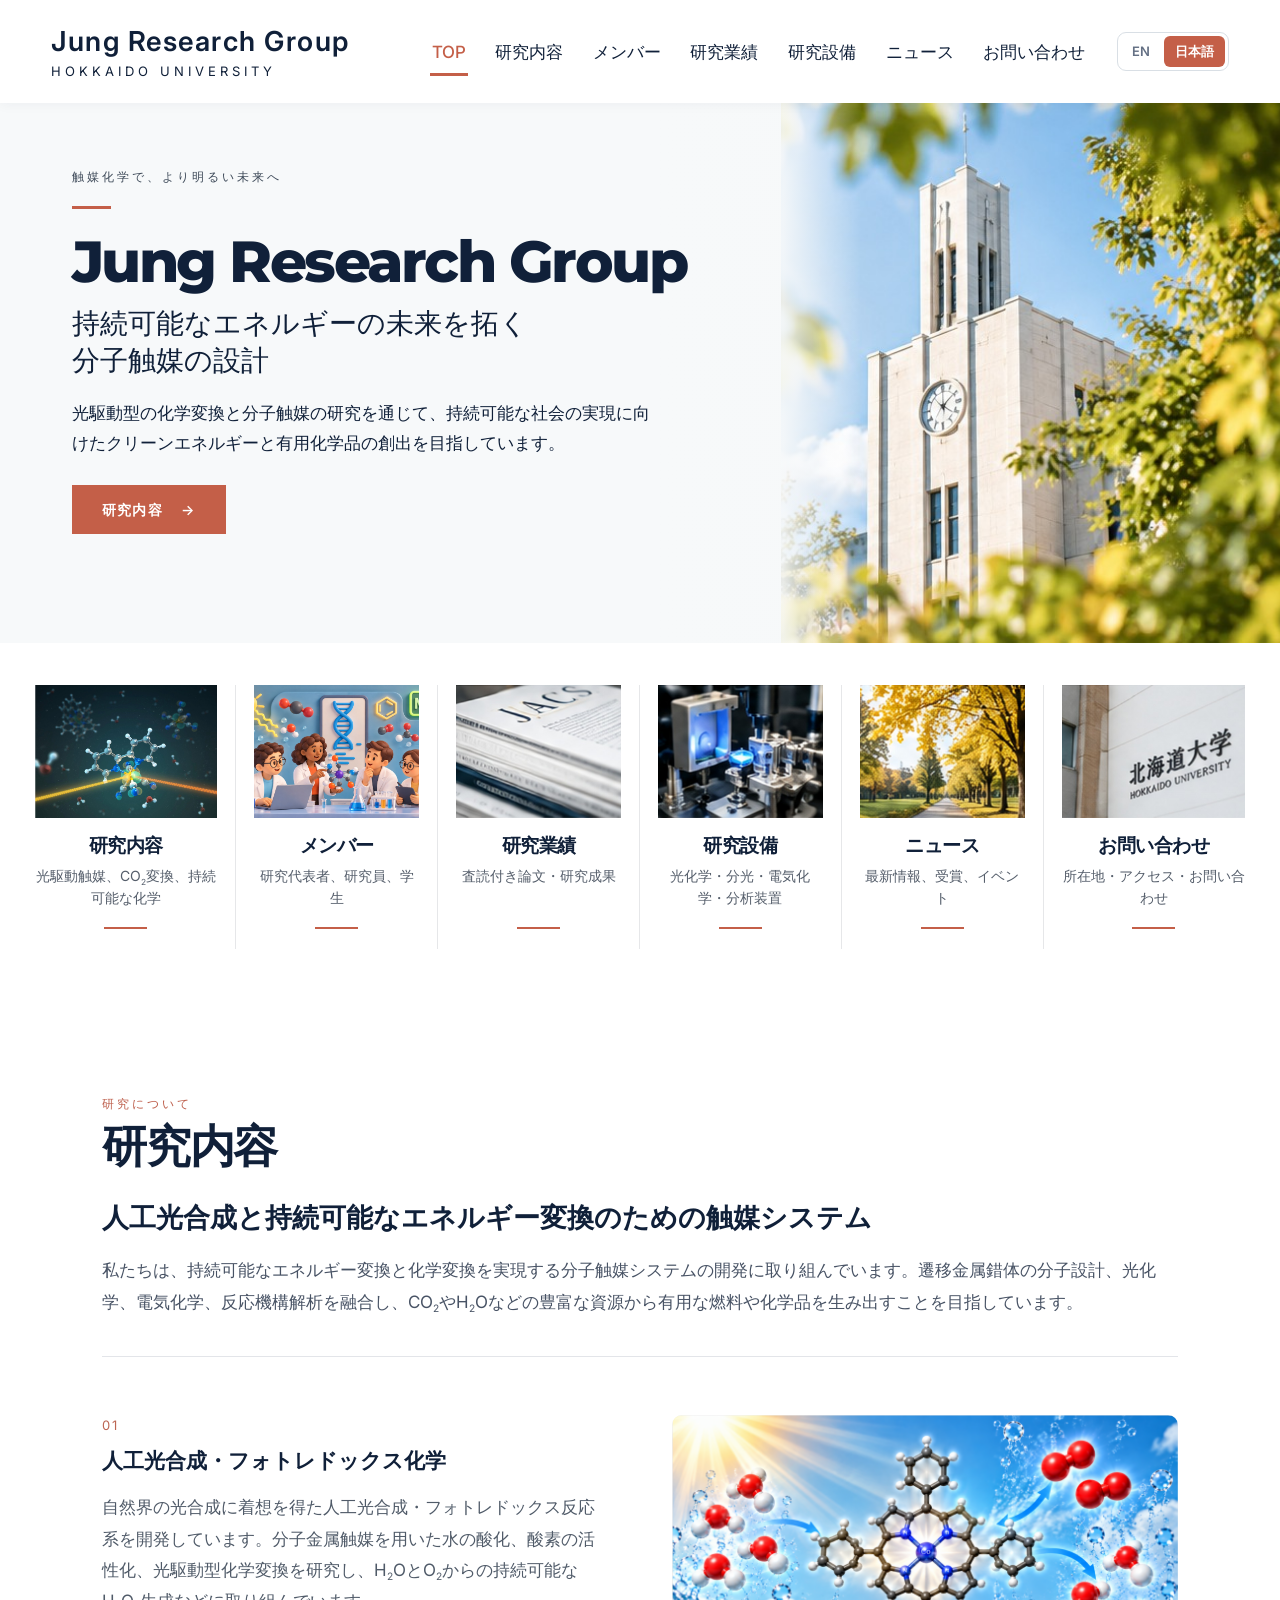
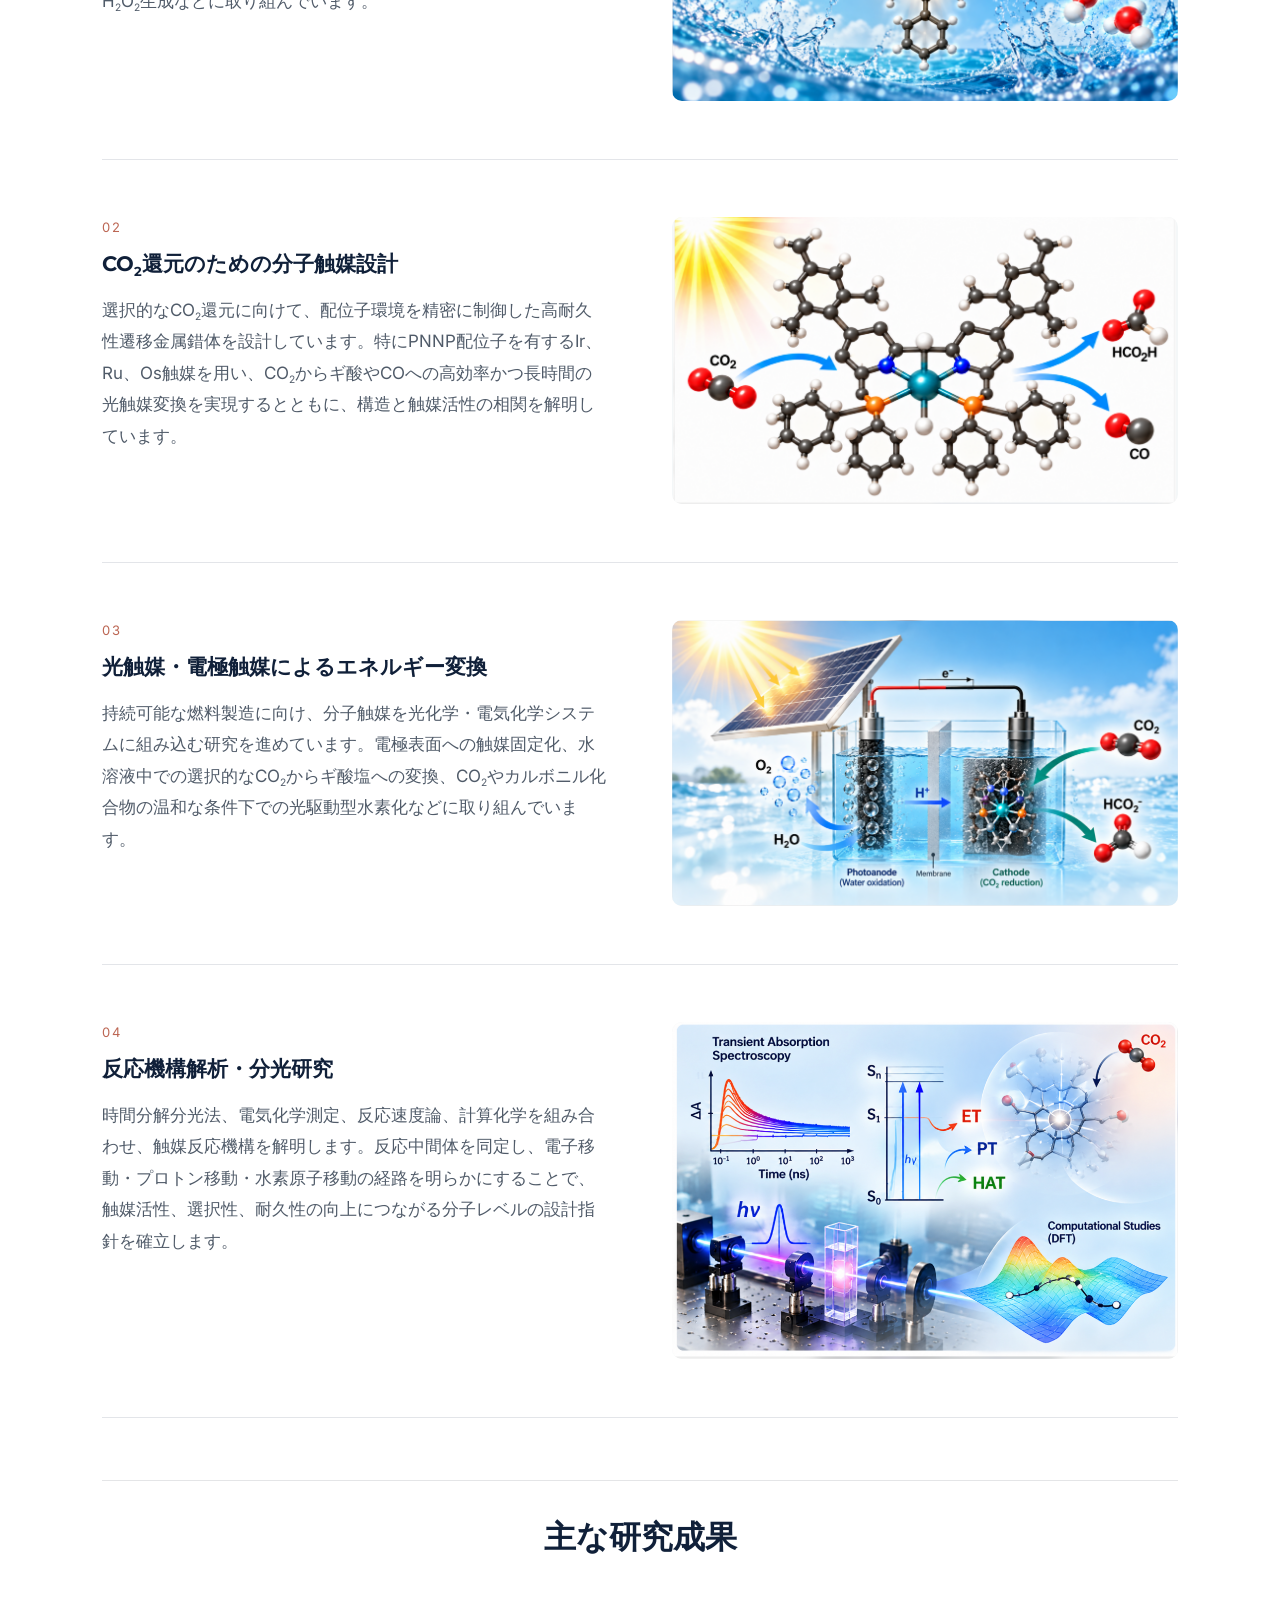
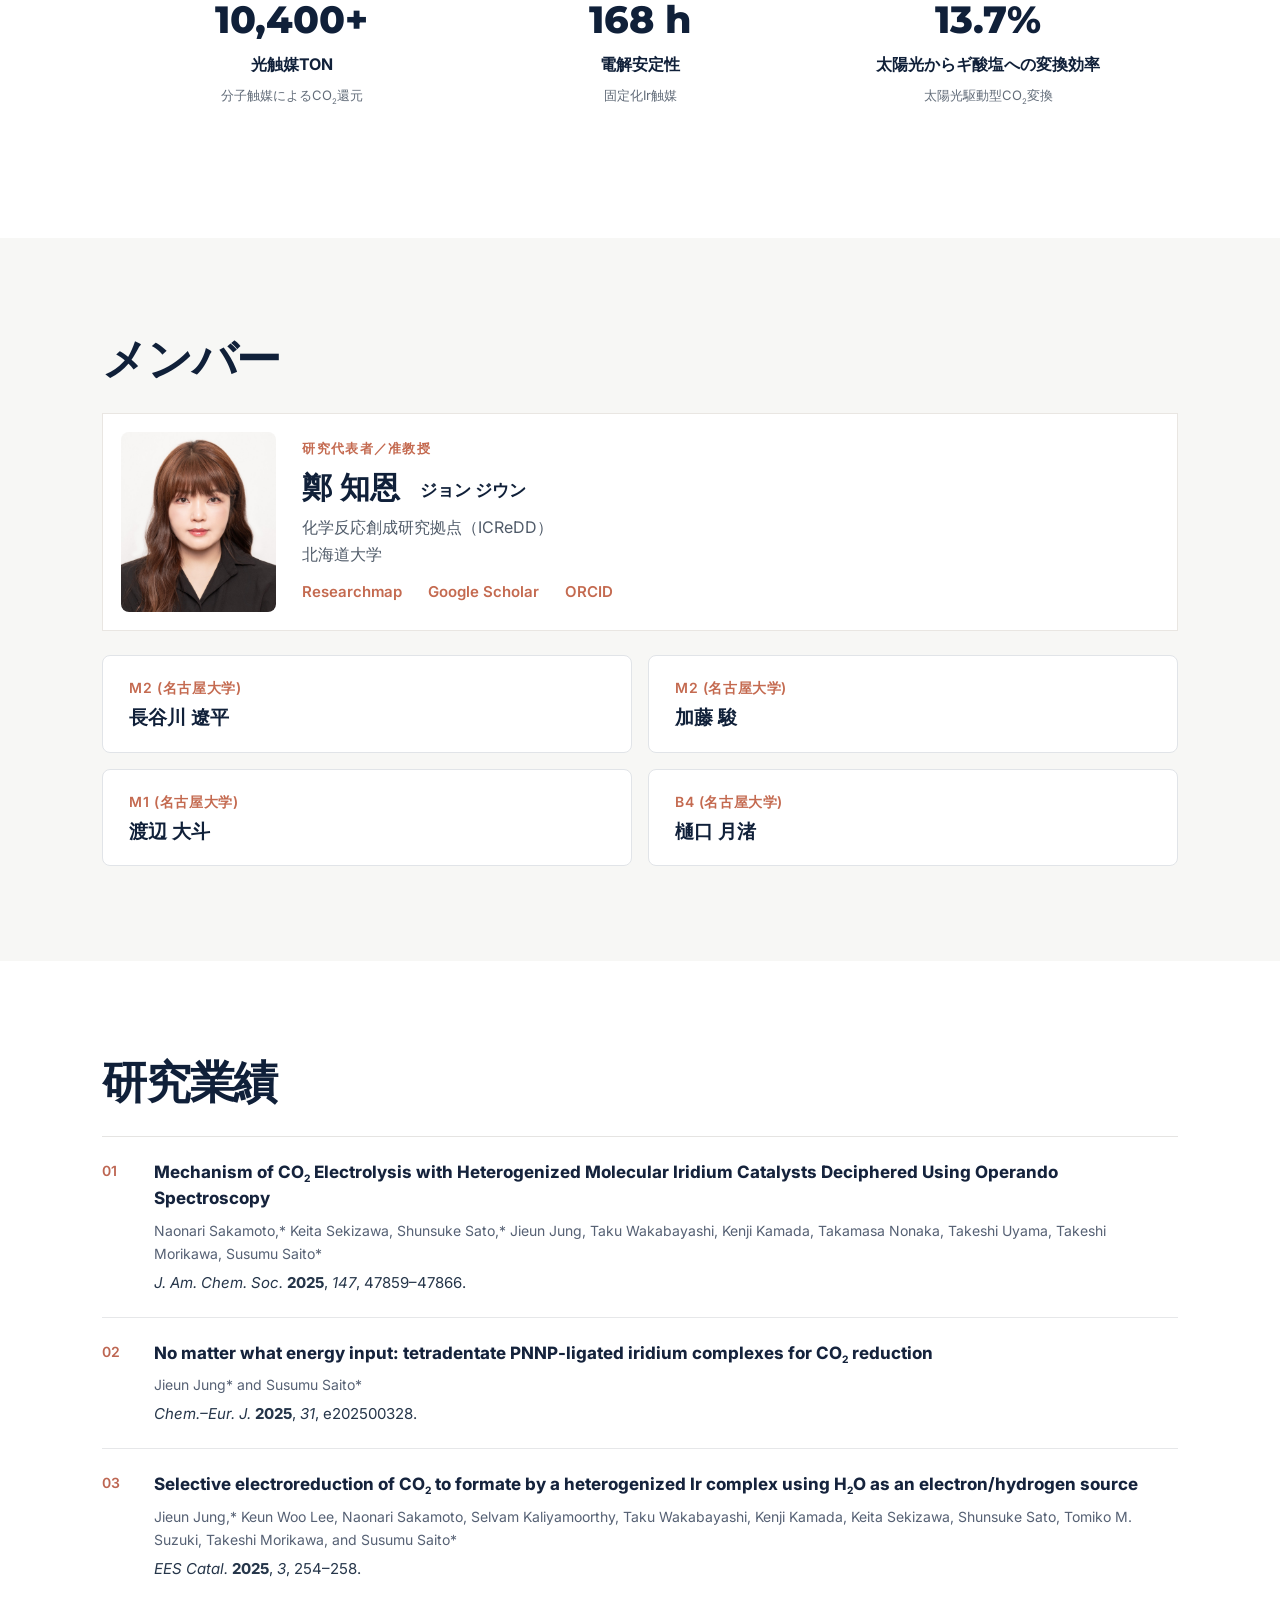
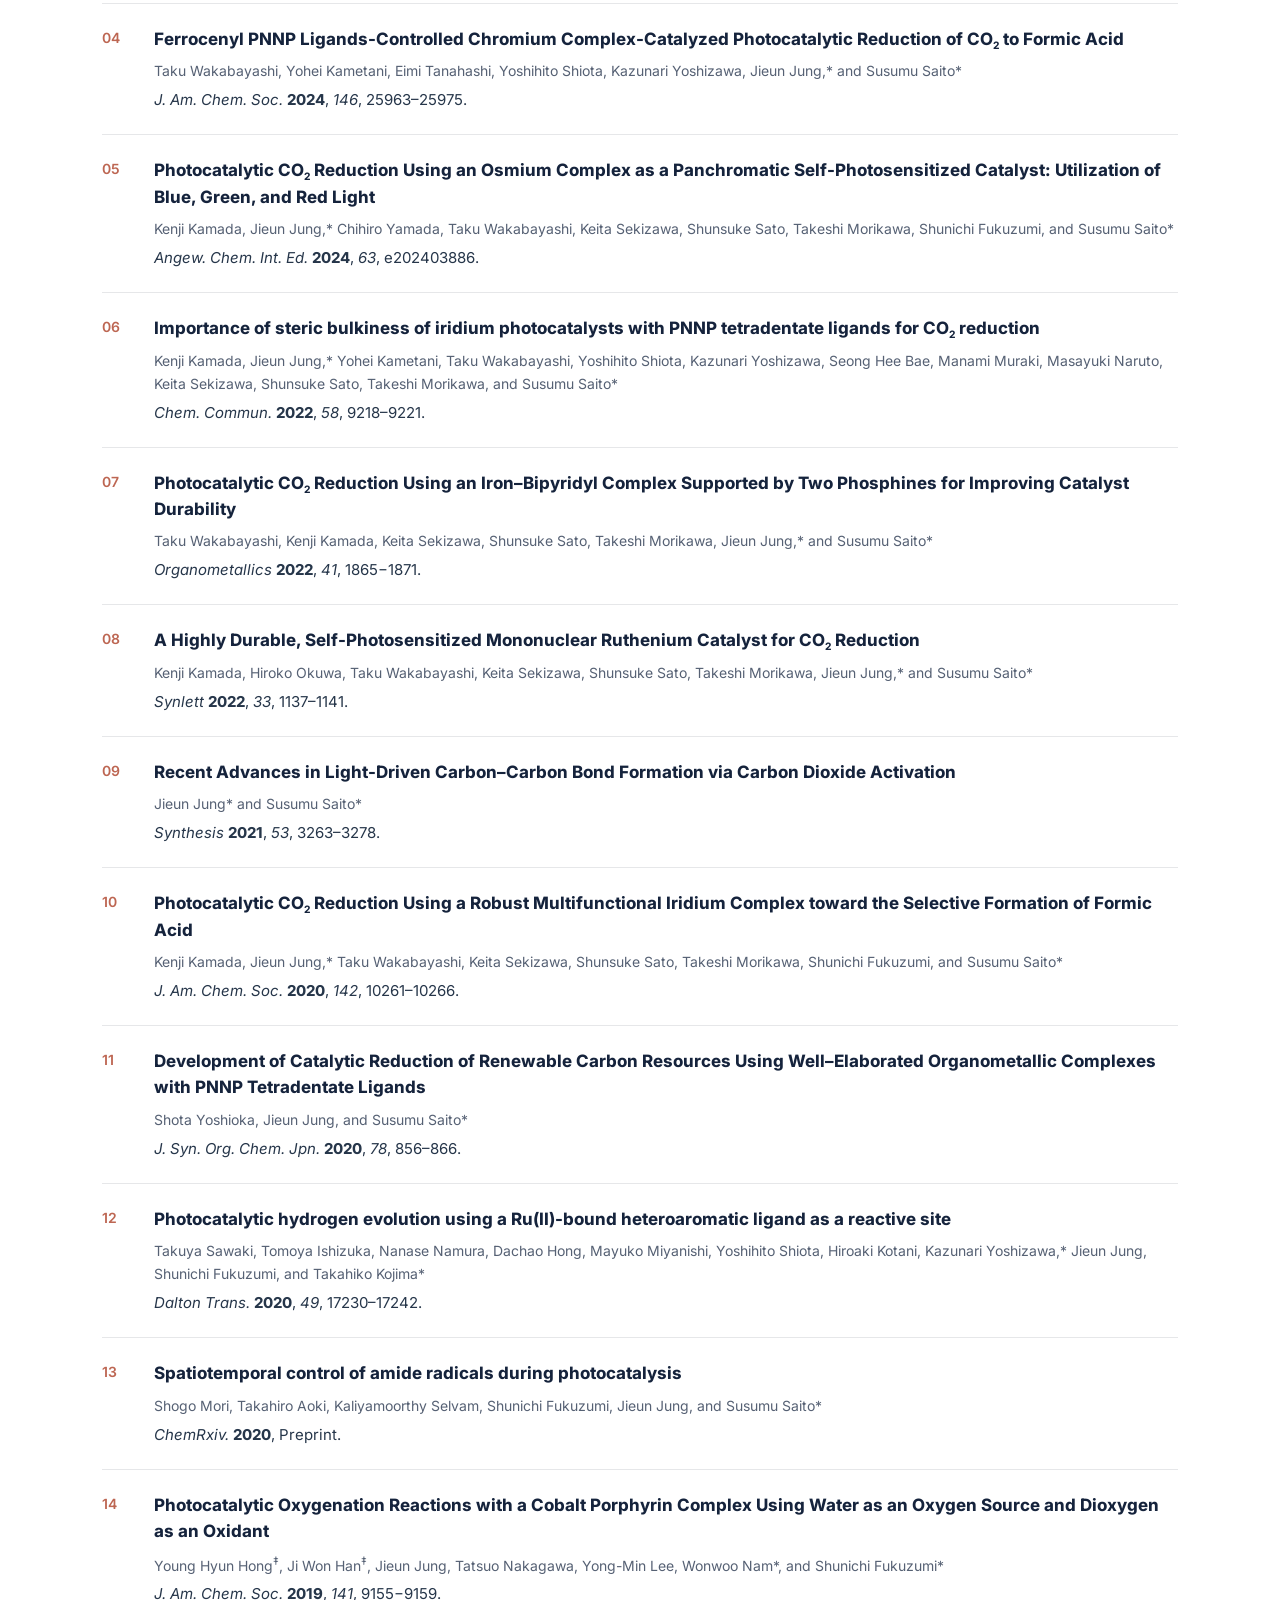
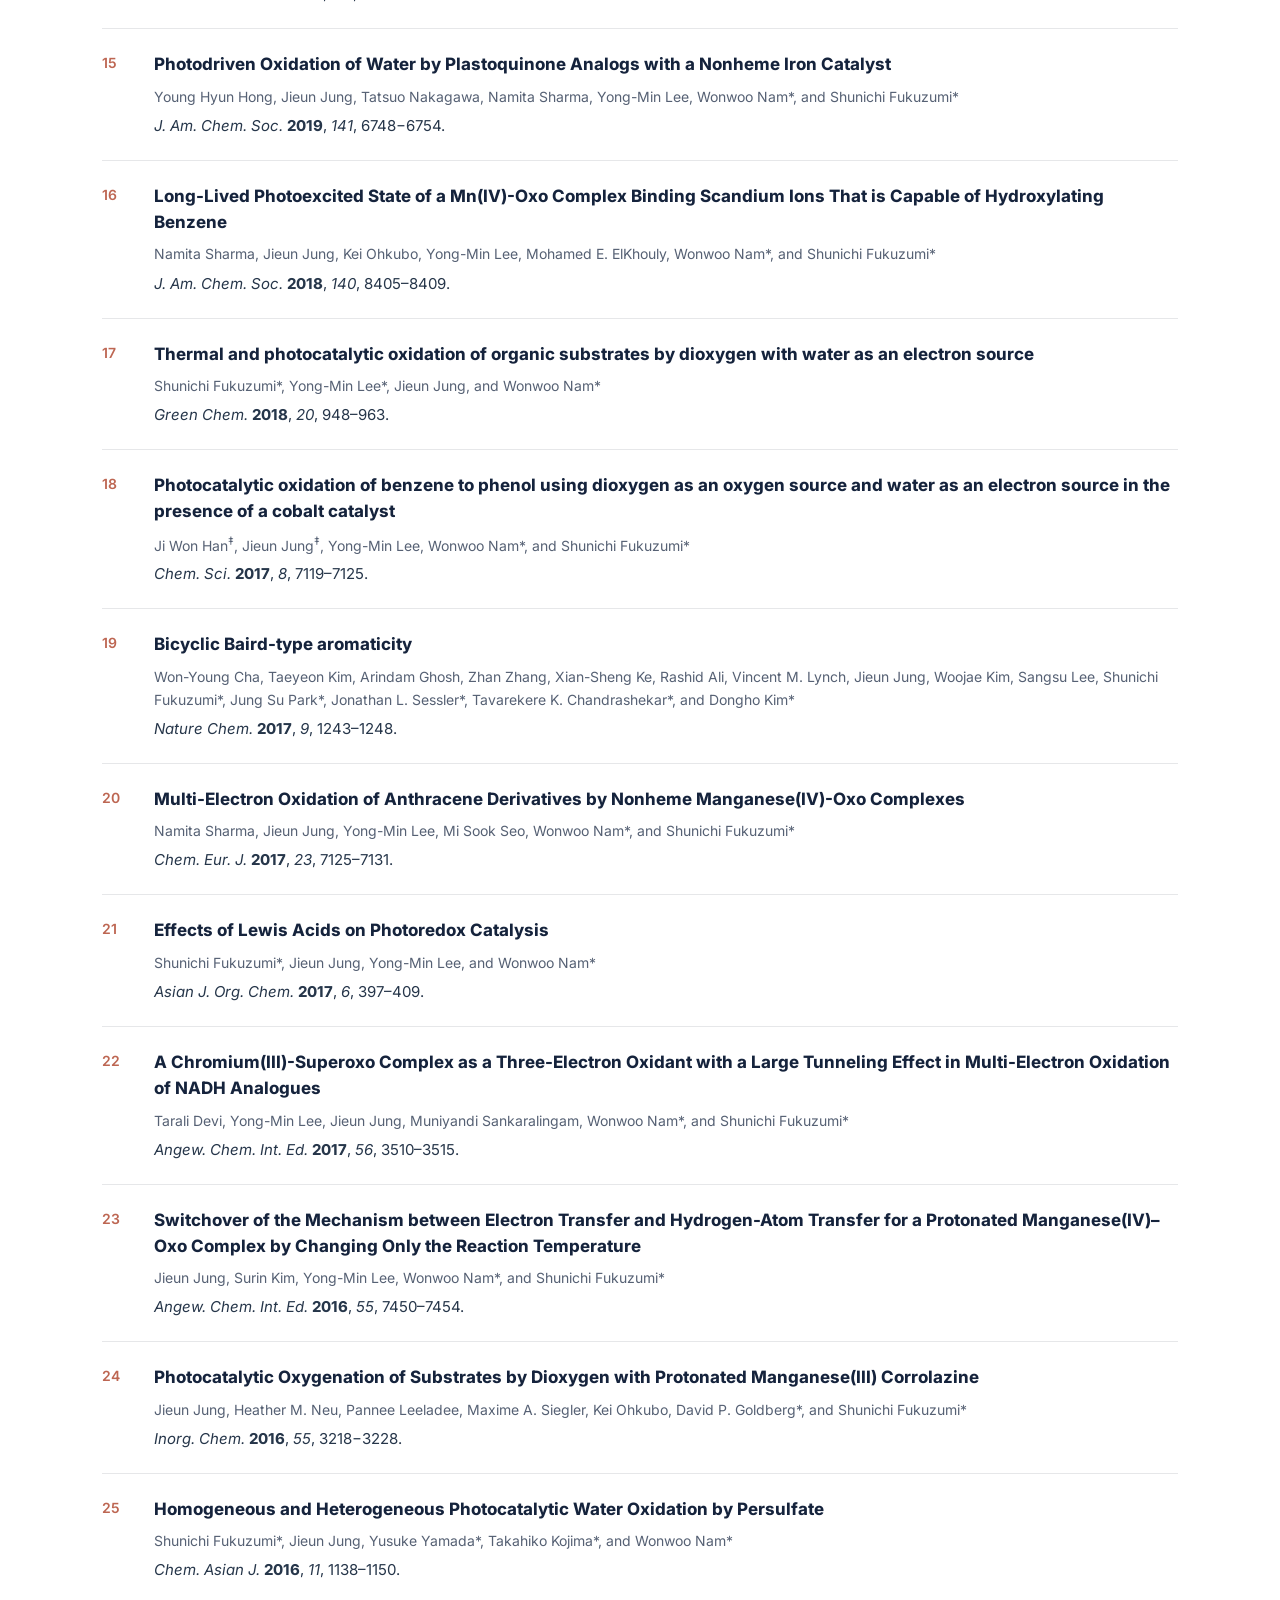
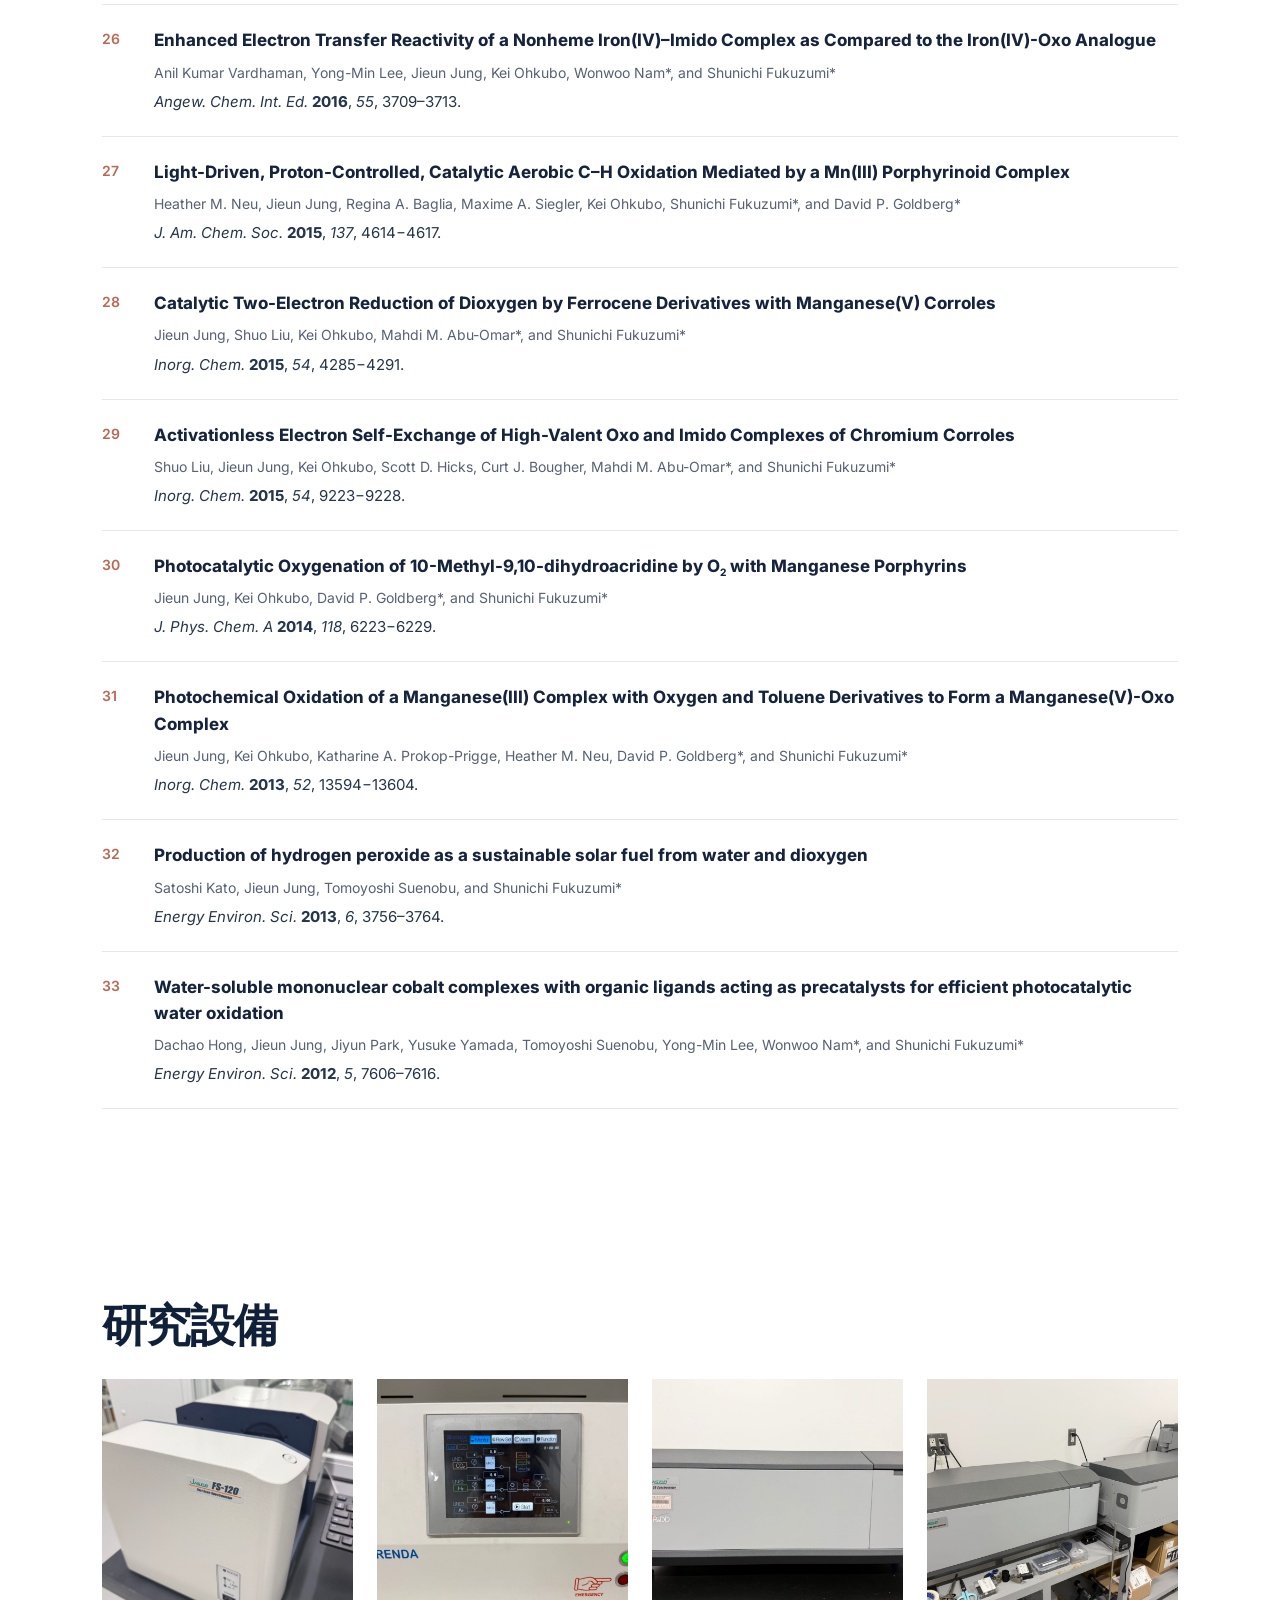
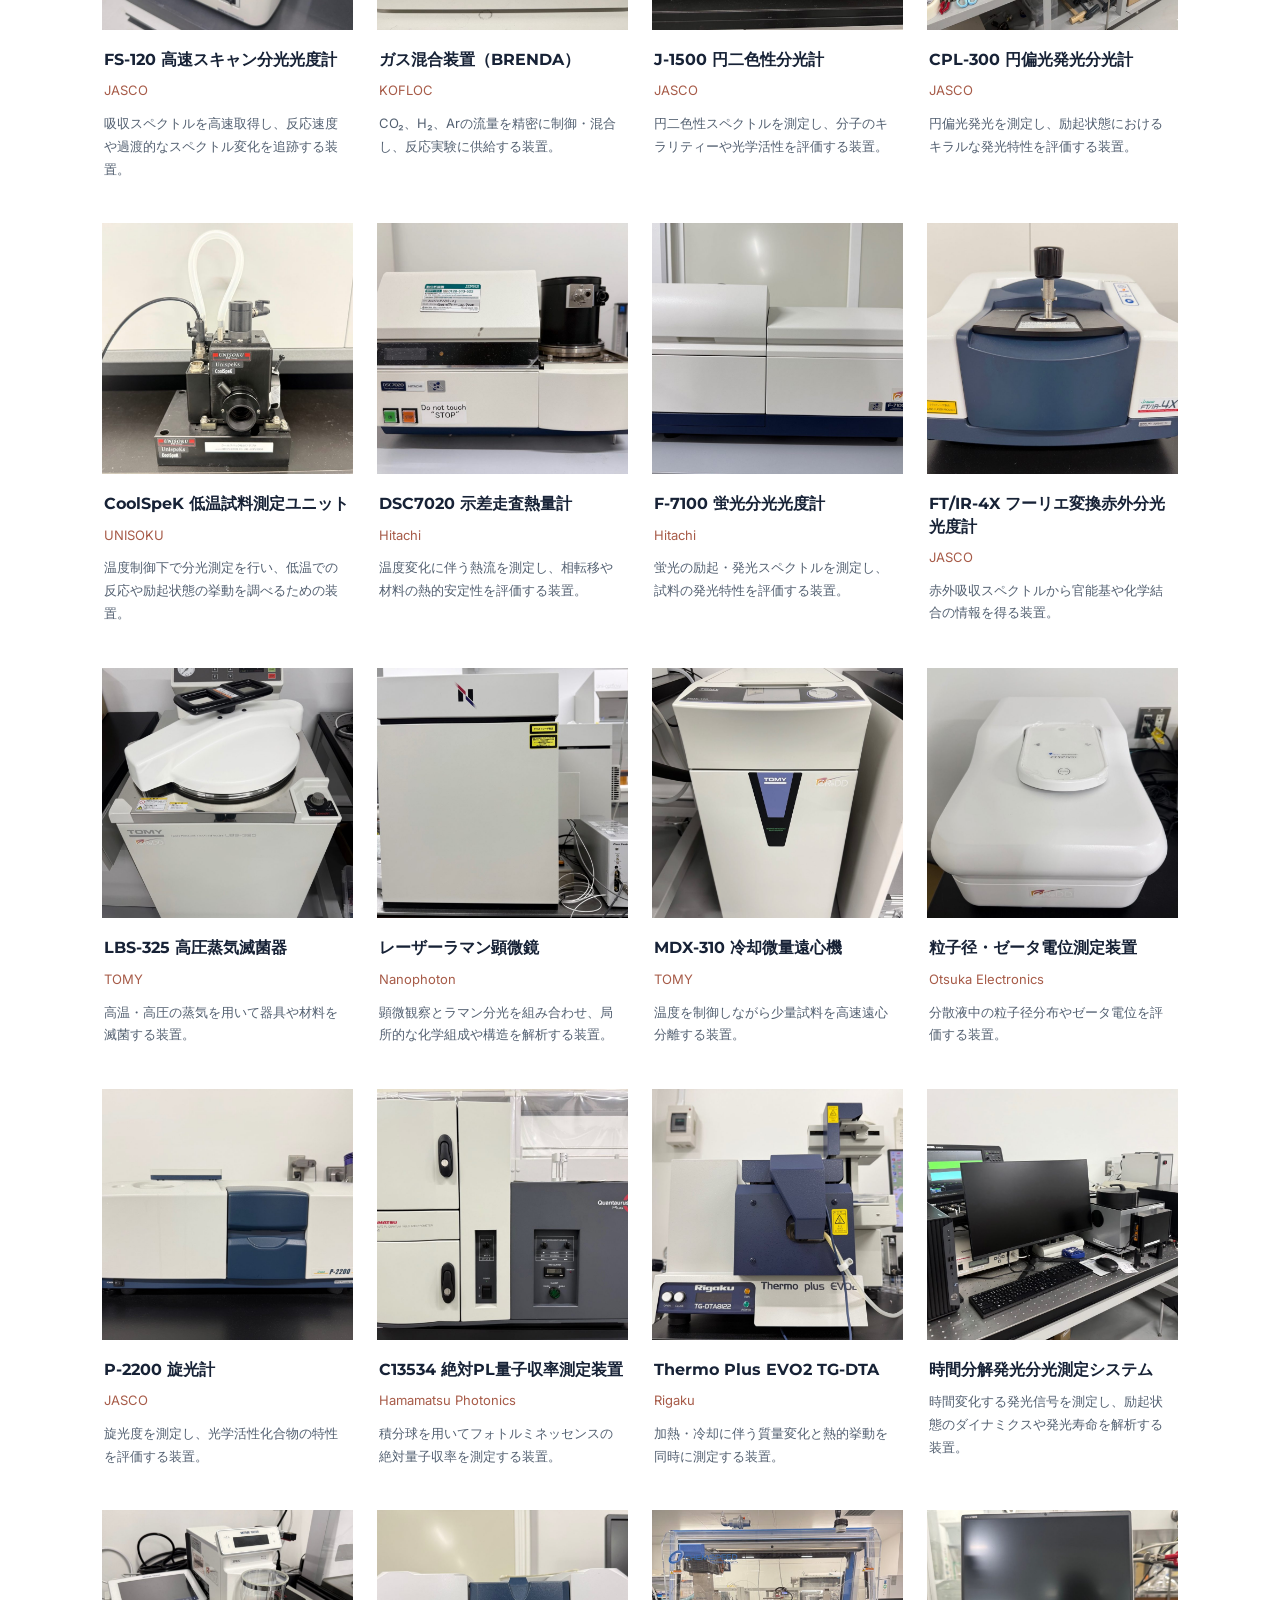
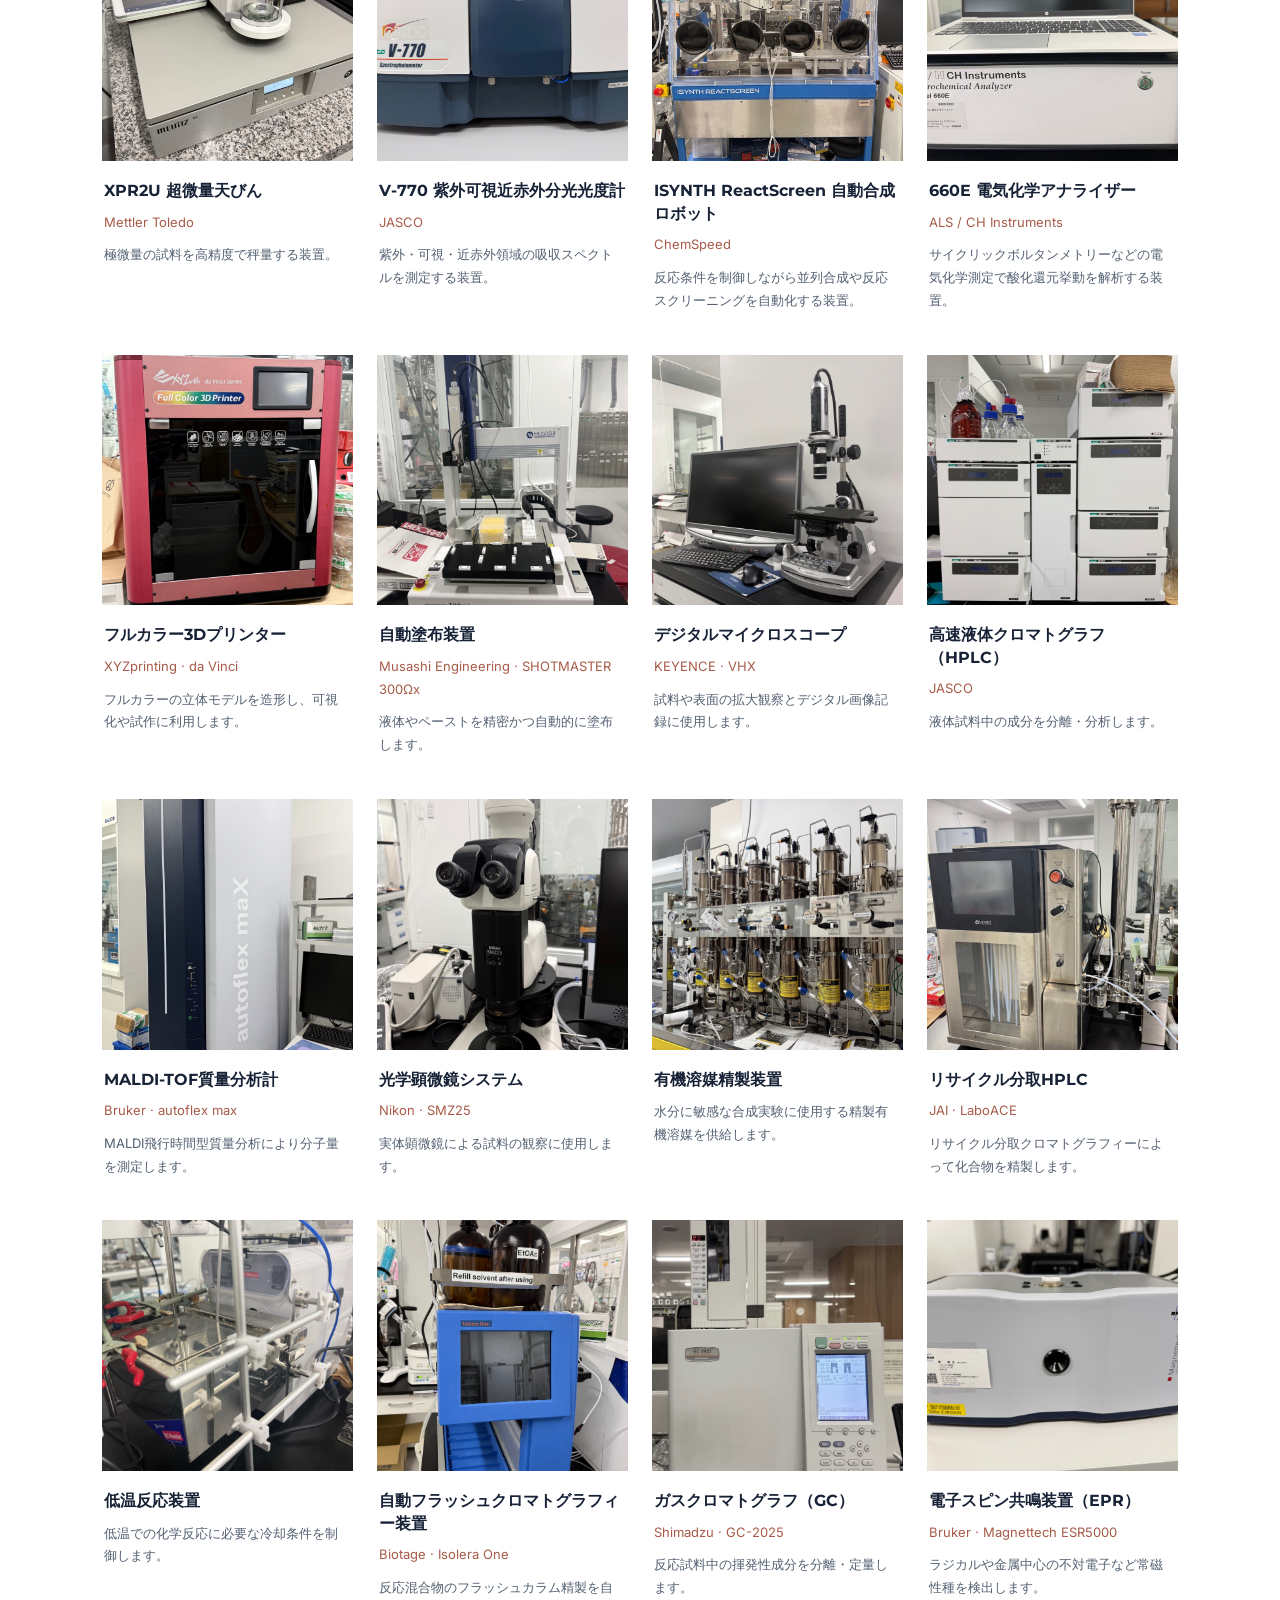
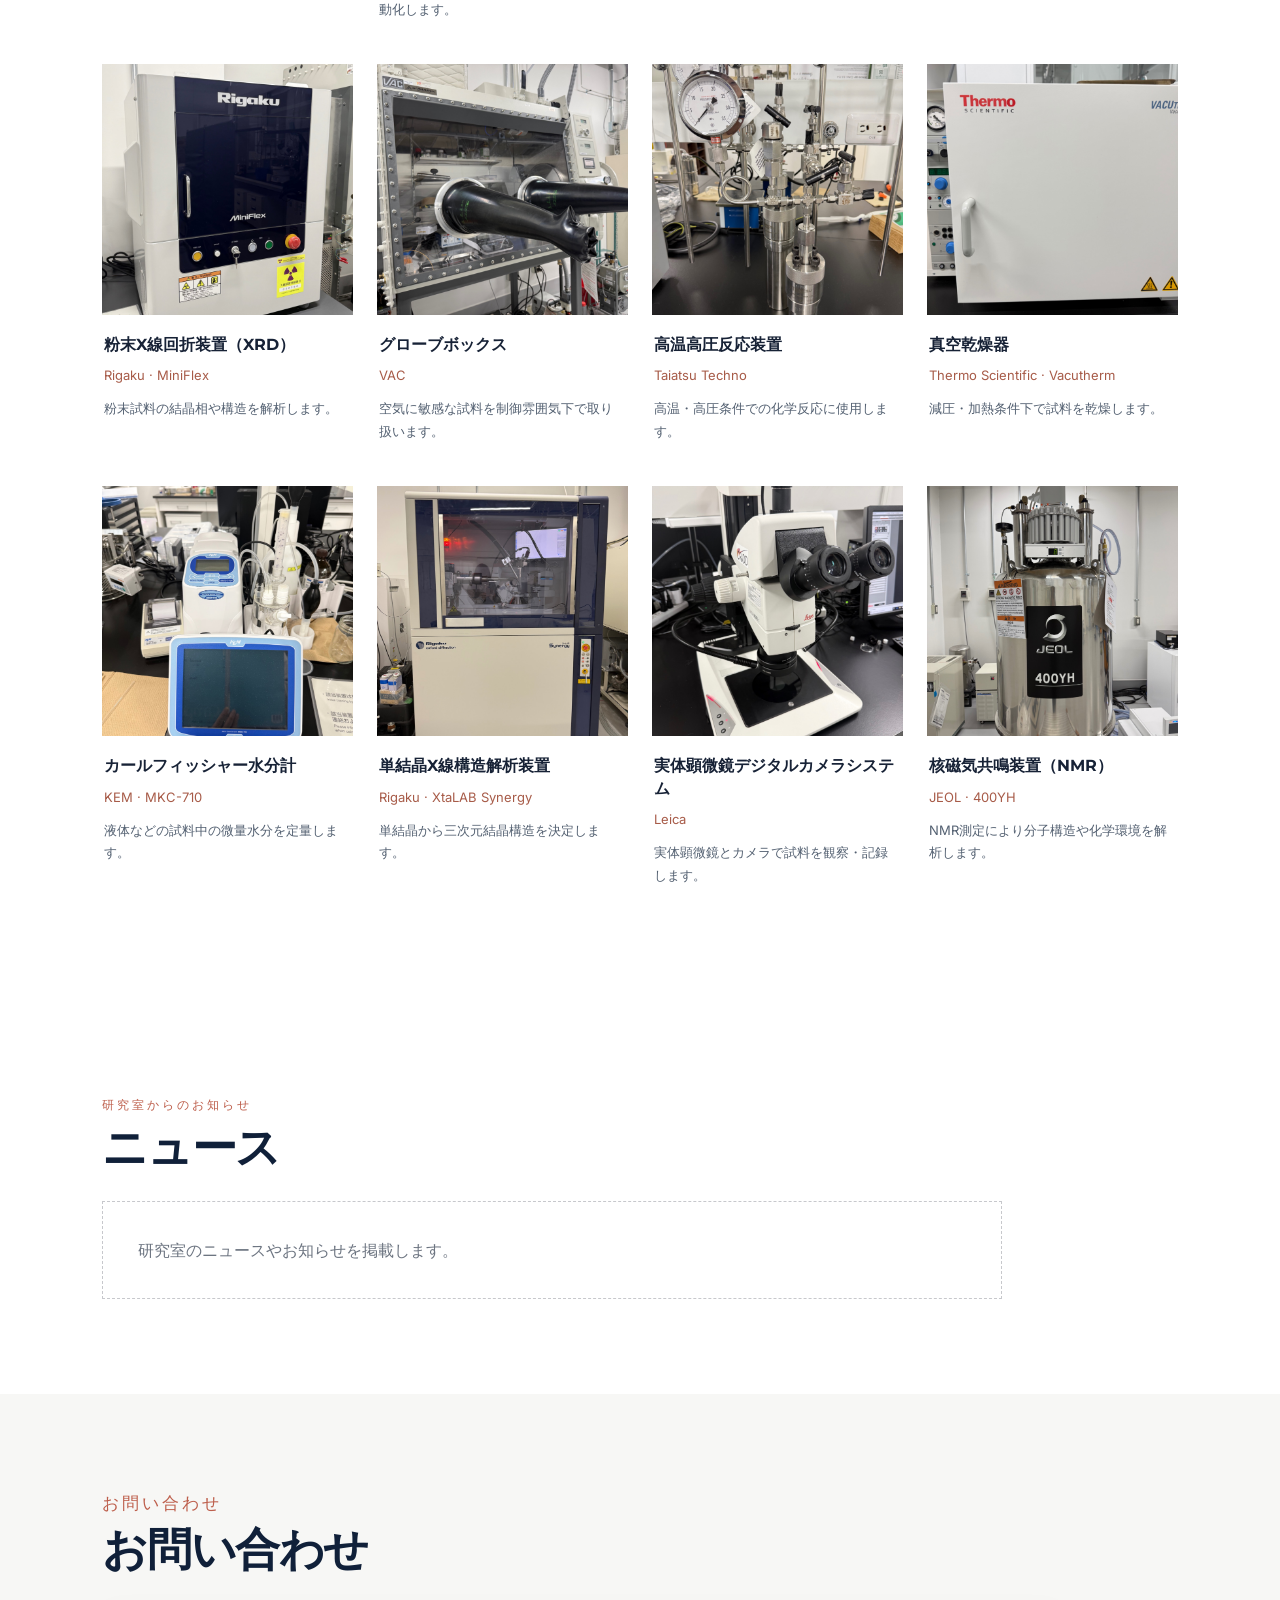
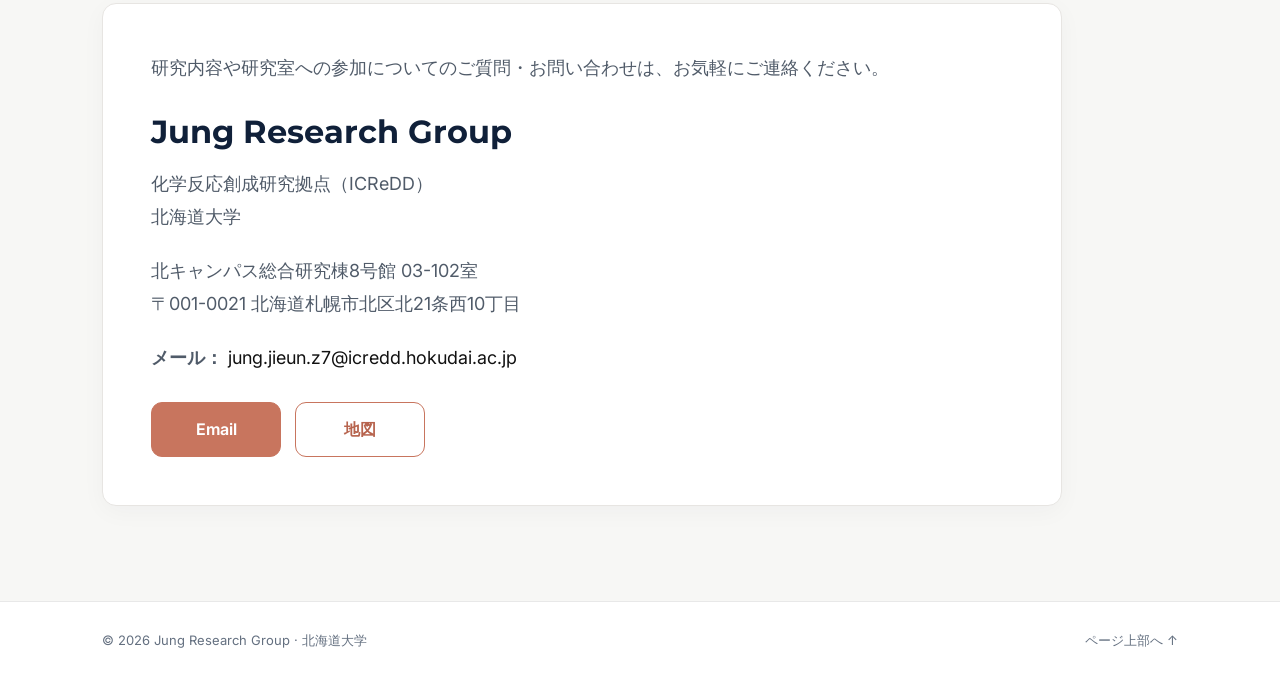
==== commit 5d15429a: "Add files via upload" ====
--- a/index-ja.html
+++ b/index-ja.html
@@ -115,7 +115,7 @@
 <article class="publication-entry"><span class="publication-number">33</span><div class="publication-body"><p class="pub-title"><a class="publication-title-link" href="https://doi.org/10.1039/c2ee21185h" rel="noopener noreferrer" target="_blank">Water-soluble mononuclear cobalt complexes with organic ligands acting as precatalysts for efficient photocatalytic water oxidation</a></p><p class="pub-authors">Dachao Hong, Jieun Jung, Jiyun Park, Yusuke Yamada, Tomoyoshi Suenobu, Yong-Min Lee, Wonwoo Nam*, and Shunichi Fukuzumi*</p><p class="pub-citation"><em class="journal-name">Energy Environ. Sci.</em> <strong>2012</strong>, <em>5</em>, 7606–7616.</p></div></article>
 </div>
 </section>
-<section class="content-section facilities-section" id="facilities"><div class="section-heading"><h2>研究設備</h2></div><div class="facilities-grid"><article class="facility-card"><img alt="FS-120 Fast Scan Spectrometer" loading="lazy" src="assets/fs120.jpg"/><div class="facility-copy"><h3>FS-120 高速スキャン分光光度計</h3><p class="facility-maker">JASCO</p><p>吸収スペクトルを高速取得し、反応速度や過渡的なスペクトル変化を追跡する装置。</p></div></article><article class="facility-card"><img alt="Gas Mixing System (BRENDA)" loading="lazy" src="assets/gas-mixer.jpg"/><div class="facility-copy"><h3>ガス混合装置（BRENDA）</h3><p class="facility-maker">KOFLOC</p><p>CO₂、H₂、Arの流量を精密に制御・混合し、反応実験に供給する装置。</p></div></article><article class="facility-card"><img alt="J-1500 Circular Dichroism Spectrometer" loading="lazy" src="assets/cd.jpg"/><div class="facility-copy"><h3>J-1500 円二色性分光計</h3><p class="facility-maker">JASCO</p><p>円二色性スペクトルを測定し、分子のキラリティーや光学活性を評価する装置。</p></div></article><article class="facility-card"><img alt="CPL-300 Circularly Polarized Luminescence Spectrometer" loading="lazy" src="assets/cpl.jpg"/><div class="facility-copy"><h3>CPL-300 円偏光発光分光計</h3><p class="facility-maker">JASCO</p><p>円偏光発光を測定し、励起状態におけるキラルな発光特性を評価する装置。</p></div></article><article class="facility-card"><img alt="CoolSpeK Low-Temperature Sample Unit" loading="lazy" src="assets/coolspek.jpg"/><div class="facility-copy"><h3>CoolSpeK 低温試料測定ユニット</h3><p class="facility-maker">UNISOKU</p><p>温度制御下で分光測定を行い、低温での反応や励起状態の挙動を調べるための装置。</p></div></article><article class="facility-card"><img alt="DSC7020 Differential Scanning Calorimeter" loading="lazy" src="assets/dsc.jpg"/><div class="facility-copy"><h3>DSC7020 示差走査熱量計</h3><p class="facility-maker">Hitachi</p><p>温度変化に伴う熱流を測定し、相転移や材料の熱的安定性を評価する装置。</p></div></article><article class="facility-card"><img alt="F-7100 Fluorescence Spectrophotometer" loading="lazy" src="assets/fluorometer.jpg"/><div class="facility-copy"><h3>F-7100 蛍光分光光度計</h3><p class="facility-maker">Hitachi</p><p>蛍光の励起・発光スペクトルを測定し、試料の発光特性を評価する装置。</p></div></article><article class="facility-card"><img alt="FT/IR-4X FT-IR Spectrometer" loading="lazy" src="assets/ftir.jpg"/><div class="facility-copy"><h3>FT/IR-4X フーリエ変換赤外分光光度計</h3><p class="facility-maker">JASCO</p><p>赤外吸収スペクトルから官能基や化学結合の情報を得る装置。</p></div></article><article class="facility-card"><img alt="LBS-325 High-Pressure Steam Sterilizer" loading="lazy" src="assets/autoclave.jpg"/><div class="facility-copy"><h3>LBS-325 高圧蒸気滅菌器</h3><p class="facility-maker">TOMY</p><p>高温・高圧の蒸気を用いて器具や材料を滅菌する装置。</p></div></article><article class="facility-card"><img alt="Laser Raman Microscope" loading="lazy" src="assets/raman.jpg"/><div class="facility-copy"><h3>レーザーラマン顕微鏡</h3><p class="facility-maker">Nanophoton</p><p>顕微観察とラマン分光を組み合わせ、局所的な化学組成や構造を解析する装置。</p></div></article><article class="facility-card"><img alt="MDX-310 Refrigerated Microcentrifuge" loading="lazy" src="assets/centrifuge.jpg"/><div class="facility-copy"><h3>MDX-310 冷却微量遠心機</h3><p class="facility-maker">TOMY</p><p>温度を制御しながら少量試料を高速遠心分離する装置。</p></div></article><article class="facility-card"><img alt="Particle Size and Zeta Potential Analyzer" loading="lazy" src="assets/particle.jpg"/><div class="facility-copy"><h3>粒子径・ゼータ電位測定装置</h3><p class="facility-maker">Otsuka Electronics</p><p>分散液中の粒子径分布やゼータ電位を評価する装置。</p></div></article><article class="facility-card"><img alt="P-2200 Polarimeter" loading="lazy" src="assets/polarimeter.jpg"/><div class="facility-copy"><h3>P-2200 旋光計</h3><p class="facility-maker">JASCO</p><p>旋光度を測定し、光学活性化合物の特性を評価する装置。</p></div></article><article class="facility-card"><img alt="C13534 Absolute PL Quantum Yield Spectrometer" loading="lazy" src="assets/quantum-yield.jpg"/><div class="facility-copy"><h3>C13534 絶対PL量子収率測定装置</h3><p class="facility-maker">Hamamatsu Photonics</p><p>積分球を用いてフォトルミネッセンスの絶対量子収率を測定する装置。</p></div></article><article class="facility-card"><img alt="Thermo Plus EVO2 TG-DTA" loading="lazy" src="assets/tgdta.jpg"/><div class="facility-copy"><h3>Thermo Plus EVO2 TG-DTA</h3><p class="facility-maker">Rigaku</p><p>加熱・冷却に伴う質量変化と熱的挙動を同時に測定する装置。</p></div></article><article class="facility-card"><img alt="Time-Resolved Photoluminescence Spectrometer" loading="lazy" src="assets/trpl.jpg"/><div class="facility-copy"><h3>時間分解発光分光測定システム</h3><p>時間変化する発光信号を測定し、励起状態のダイナミクスや発光寿命を解析する装置。</p></div></article><article class="facility-card"><img alt="XPR2U Ultra-Microbalance" loading="lazy" src="assets/microbalance.jpg"/><div class="facility-copy"><h3>XPR2U 超微量天びん</h3><p class="facility-maker">Mettler Toledo</p><p>極微量の試料を高精度で秤量する装置。</p></div></article><article class="facility-card"><img alt="V-770 UV–Vis–NIR Spectrophotometer" loading="lazy" src="assets/uvvis.jpg"/><div class="facility-copy"><h3>V-770 紫外可視近赤外分光光度計</h3><p class="facility-maker">JASCO</p><p>紫外・可視・近赤外領域の吸収スペクトルを測定する装置。</p></div></article><article class="facility-card"><img alt="ISYNTH ReactScreen Automated Synthesis Robot" loading="lazy" src="assets/robot.jpg"/><div class="facility-copy"><h3>ISYNTH ReactScreen 自動合成ロボット</h3><p class="facility-maker">ChemSpeed</p><p>反応条件を制御しながら並列合成や反応スクリーニングを自動化する装置。</p></div></article><article class="facility-card"><img alt="660E Electrochemical Analyzer" loading="lazy" src="assets/cv.jpg"/><div class="facility-copy"><h3>660E 電気化学アナライザー</h3><p class="facility-maker">ALS / CH Instruments</p><p>サイクリックボルタンメトリーなどの電気化学測定で酸化還元挙動を解析する装置。</p></div></article><article class="facility-card"><img alt="フルカラー3Dプリンター" loading="lazy" src="assets/facility-new-01.jpg"/><div class="facility-copy"><h3>フルカラー3Dプリンター</h3><p class="facility-maker">XYZprinting · da Vinci</p><p>フルカラーの立体モデルを造形し、可視化や試作に利用します。</p><p class="facility-room">Room 02-101</p></div></article><article class="facility-card"><img alt="自動塗布装置" loading="lazy" src="assets/facility-new-02.jpg"/><div class="facility-copy"><h3>自動塗布装置</h3><p class="facility-maker">Musashi Engineering · SHOTMASTER 300Ωx</p><p>液体やペーストを精密かつ自動的に塗布します。</p><p class="facility-room">Room 02-101</p></div></article><article class="facility-card"><img alt="デジタルマイクロスコープ" loading="lazy" src="assets/facility-new-03.jpg"/><div class="facility-copy"><h3>デジタルマイクロスコープ</h3><p class="facility-maker">KEYENCE · VHX</p><p>試料や表面の拡大観察とデジタル画像記録に使用します。</p><p class="facility-room">Room 02-101</p></div></article><article class="facility-card"><img alt="高速液体クロマトグラフ（HPLC）" loading="lazy" src="assets/facility-new-04.jpg"/><div class="facility-copy"><h3>高速液体クロマトグラフ（HPLC）</h3><p class="facility-maker">JASCO</p><p>液体試料中の成分を分離・分析します。</p><p class="facility-room">Room 02-101</p></div></article><article class="facility-card"><img alt="MALDI-TOF質量分析計" loading="lazy" src="assets/facility-new-05.jpg"/><div class="facility-copy"><h3>MALDI-TOF質量分析計</h3><p class="facility-maker">Bruker · autoflex max</p><p>MALDI飛行時間型質量分析により分子量を測定します。</p><p class="facility-room">Room 02-101</p></div></article><article class="facility-card"><img alt="光学顕微鏡システム" loading="lazy" src="assets/facility-new-06.jpg"/><div class="facility-copy"><h3>光学顕微鏡システム</h3><p class="facility-maker">Nikon · SMZ25</p><p>実体顕微鏡による試料の観察に使用します。</p><p class="facility-room">Room 02-101</p></div></article><article class="facility-card"><img alt="有機溶媒精製装置" loading="lazy" src="assets/facility-new-07.jpg"/><div class="facility-copy"><h3>有機溶媒精製装置</h3><p>水分に敏感な合成実験に使用する精製有機溶媒を供給します。</p><p class="facility-room">Room 02-101</p></div></article><article class="facility-card"><img alt="リサイクル分取HPLC" loading="lazy" src="assets/facility-new-08.jpg"/><div class="facility-copy"><h3>リサイクル分取HPLC</h3><p class="facility-maker">JAI · LaboACE</p><p>リサイクル分取クロマトグラフィーによって化合物を精製します。</p><p class="facility-room">Room 02-101</p></div></article><article class="facility-card"><img alt="低温反応装置" loading="lazy" src="assets/facility-new-09.jpg"/><div class="facility-copy"><h3>低温反応装置</h3><p>低温での化学反応に必要な冷却条件を制御します。</p><p class="facility-room">Room 02-101</p></div></article><article class="facility-card"><img alt="自動フラッシュクロマトグラフィー装置" loading="lazy" src="assets/facility-new-10.jpg"/><div class="facility-copy"><h3>自動フラッシュクロマトグラフィー装置</h3><p class="facility-maker">Biotage · Isolera One</p><p>反応混合物のフラッシュカラム精製を自動化します。</p><p class="facility-room">Room 03-101</p></div></article><article class="facility-card"><img alt="ガスクロマトグラフ（GC）" loading="lazy" src="assets/facility-new-11.jpg"/><div class="facility-copy"><h3>ガスクロマトグラフ（GC）</h3><p class="facility-maker">Shimadzu · GC-2025</p><p>反応試料中の揮発性成分を分離・定量します。</p><p class="facility-room">Room 03-101</p></div></article><article class="facility-card"><img alt="電子スピン共鳴装置（EPR）" loading="lazy" src="assets/facility-new-12.jpg"/><div class="facility-copy"><h3>電子スピン共鳴装置（EPR）</h3><p class="facility-maker">Bruker · Magnettech ESR5000</p><p>ラジカルや金属中心の不対電子など常磁性種を検出します。</p><p class="facility-room">Room 101</p></div></article><article class="facility-card"><img alt="粉末X線回折装置（XRD）" loading="lazy" src="assets/facility-new-13.jpg"/><div class="facility-copy"><h3>粉末X線回折装置（XRD）</h3><p class="facility-maker">Rigaku · MiniFlex</p><p>粉末試料の結晶相や構造を解析します。</p><p class="facility-room">Room 101</p></div></article><article class="facility-card"><img alt="グローブボックス" loading="lazy" src="assets/facility-new-14.jpg"/><div class="facility-copy"><h3>グローブボックス</h3><p class="facility-maker">VAC</p><p>空気に敏感な試料を制御雰囲気下で取り扱います。</p><p class="facility-room">Room 101</p></div></article><article class="facility-card"><img alt="高温高圧反応装置" loading="lazy" src="assets/facility-new-15.jpg"/><div class="facility-copy"><h3>高温高圧反応装置</h3><p class="facility-maker">Taiatsu Techno</p><p>高温・高圧条件での化学反応に使用します。</p><p class="facility-room">Room 101</p></div></article><article class="facility-card"><img alt="真空乾燥器" loading="lazy" src="assets/facility-new-16.jpg"/><div class="facility-copy"><h3>真空乾燥器</h3><p class="facility-maker">Thermo Scientific · Vacutherm</p><p>減圧・加熱条件下で試料を乾燥します。</p><p class="facility-room">Room 101</p></div></article><article class="facility-card"><img alt="カールフィッシャー水分計" loading="lazy" src="assets/facility-new-17.jpg"/><div class="facility-copy"><h3>カールフィッシャー水分計</h3><p class="facility-maker">KEM · MKC-710</p><p>液体などの試料中の微量水分を定量します。</p><p class="facility-room">Room 101</p></div></article><article class="facility-card"><img alt="単結晶X線構造解析装置" loading="lazy" src="assets/facility-new-18.jpg"/><div class="facility-copy"><h3>単結晶X線構造解析装置</h3><p class="facility-maker">Rigaku · XtaLAB Synergy</p><p>単結晶から三次元結晶構造を決定します。</p><p class="facility-room">Room 101</p></div></article><article class="facility-card"><img alt="実体顕微鏡デジタルカメラシステム" loading="lazy" src="assets/facility-new-19.jpg"/><div class="facility-copy"><h3>実体顕微鏡デジタルカメラシステム</h3><p class="facility-maker">Leica</p><p>実体顕微鏡とカメラで試料を観察・記録します。</p><p class="facility-room">Room 101</p></div></article><article class="facility-card"><img alt="核磁気共鳴装置（NMR）" loading="lazy" src="assets/facility-new-20.jpg"/><div class="facility-copy"><h3>核磁気共鳴装置（NMR）</h3><p class="facility-maker">JEOL · 400YH</p><p>NMR測定により分子構造や化学環境を解析します。</p><p class="facility-room">Room 102</p></div></article></div></section><section class="content-section" id="news">
+<section class="content-section facilities-section" id="facilities"><div class="section-heading"><h2>研究設備</h2></div><div class="facilities-grid"><article class="facility-card"><img alt="FS-120 Fast Scan Spectrometer" loading="lazy" src="assets/fs120.jpg"/><div class="facility-copy"><h3>FS-120 高速スキャン分光光度計</h3><p class="facility-maker">JASCO</p><p>吸収スペクトルを高速取得し、反応速度や過渡的なスペクトル変化を追跡する装置。</p></div></article><article class="facility-card"><img alt="Gas Mixing System (BRENDA)" loading="lazy" src="assets/gas-mixer.jpg"/><div class="facility-copy"><h3>ガス混合装置（BRENDA）</h3><p class="facility-maker">KOFLOC</p><p>CO₂、H₂、Arの流量を精密に制御・混合し、反応実験に供給する装置。</p></div></article><article class="facility-card"><img alt="J-1500 Circular Dichroism Spectrometer" loading="lazy" src="assets/cd.jpg"/><div class="facility-copy"><h3>J-1500 円二色性分光計</h3><p class="facility-maker">JASCO</p><p>円二色性スペクトルを測定し、分子のキラリティーや光学活性を評価する装置。</p></div></article><article class="facility-card"><img alt="CPL-300 Circularly Polarized Luminescence Spectrometer" loading="lazy" src="assets/cpl.jpg"/><div class="facility-copy"><h3>CPL-300 円偏光発光分光計</h3><p class="facility-maker">JASCO</p><p>円偏光発光を測定し、励起状態におけるキラルな発光特性を評価する装置。</p></div></article><article class="facility-card"><img alt="CoolSpeK Low-Temperature Sample Unit" loading="lazy" src="assets/coolspek.jpg"/><div class="facility-copy"><h3>CoolSpeK 低温試料測定ユニット</h3><p class="facility-maker">UNISOKU</p><p>温度制御下で分光測定を行い、低温での反応や励起状態の挙動を調べるための装置。</p></div></article><article class="facility-card"><img alt="DSC7020 Differential Scanning Calorimeter" loading="lazy" src="assets/dsc.jpg"/><div class="facility-copy"><h3>DSC7020 示差走査熱量計</h3><p class="facility-maker">Hitachi</p><p>温度変化に伴う熱流を測定し、相転移や材料の熱的安定性を評価する装置。</p></div></article><article class="facility-card"><img alt="F-7100 Fluorescence Spectrophotometer" loading="lazy" src="assets/fluorometer.jpg"/><div class="facility-copy"><h3>F-7100 蛍光分光光度計</h3><p class="facility-maker">Hitachi</p><p>蛍光の励起・発光スペクトルを測定し、試料の発光特性を評価する装置。</p></div></article><article class="facility-card"><img alt="FT/IR-4X FT-IR Spectrometer" loading="lazy" src="assets/ftir.jpg"/><div class="facility-copy"><h3>FT/IR-4X フーリエ変換赤外分光光度計</h3><p class="facility-maker">JASCO</p><p>赤外吸収スペクトルから官能基や化学結合の情報を得る装置。</p></div></article><article class="facility-card"><img alt="LBS-325 High-Pressure Steam Sterilizer" loading="lazy" src="assets/autoclave.jpg"/><div class="facility-copy"><h3>LBS-325 高圧蒸気滅菌器</h3><p class="facility-maker">TOMY</p><p>高温・高圧の蒸気を用いて器具や材料を滅菌する装置。</p></div></article><article class="facility-card"><img alt="Laser Raman Microscope" loading="lazy" src="assets/raman.jpg"/><div class="facility-copy"><h3>レーザーラマン顕微鏡</h3><p class="facility-maker">Nanophoton</p><p>顕微観察とラマン分光を組み合わせ、局所的な化学組成や構造を解析する装置。</p></div></article><article class="facility-card"><img alt="MDX-310 Refrigerated Microcentrifuge" loading="lazy" src="assets/centrifuge.jpg"/><div class="facility-copy"><h3>MDX-310 冷却微量遠心機</h3><p class="facility-maker">TOMY</p><p>温度を制御しながら少量試料を高速遠心分離する装置。</p></div></article><article class="facility-card"><img alt="Particle Size and Zeta Potential Analyzer" loading="lazy" src="assets/particle.jpg"/><div class="facility-copy"><h3>粒子径・ゼータ電位測定装置</h3><p class="facility-maker">Otsuka Electronics</p><p>分散液中の粒子径分布やゼータ電位を評価する装置。</p></div></article><article class="facility-card"><img alt="P-2200 Polarimeter" loading="lazy" src="assets/polarimeter.jpg"/><div class="facility-copy"><h3>P-2200 旋光計</h3><p class="facility-maker">JASCO</p><p>旋光度を測定し、光学活性化合物の特性を評価する装置。</p></div></article><article class="facility-card"><img alt="C13534 Absolute PL Quantum Yield Spectrometer" loading="lazy" src="assets/quantum-yield.jpg"/><div class="facility-copy"><h3>C13534 絶対PL量子収率測定装置</h3><p class="facility-maker">Hamamatsu Photonics</p><p>積分球を用いてフォトルミネッセンスの絶対量子収率を測定する装置。</p></div></article><article class="facility-card"><img alt="Thermo Plus EVO2 TG-DTA" loading="lazy" src="assets/tgdta.jpg"/><div class="facility-copy"><h3>Thermo Plus EVO2 TG-DTA</h3><p class="facility-maker">Rigaku</p><p>加熱・冷却に伴う質量変化と熱的挙動を同時に測定する装置。</p></div></article><article class="facility-card"><img alt="Time-Resolved Photoluminescence Spectrometer" loading="lazy" src="assets/trpl.jpg"/><div class="facility-copy"><h3>時間分解発光分光測定システム</h3><p>時間変化する発光信号を測定し、励起状態のダイナミクスや発光寿命を解析する装置。</p></div></article><article class="facility-card"><img alt="XPR2U Ultra-Microbalance" loading="lazy" src="assets/microbalance.jpg"/><div class="facility-copy"><h3>XPR2U 超微量天びん</h3><p class="facility-maker">Mettler Toledo</p><p>極微量の試料を高精度で秤量する装置。</p></div></article><article class="facility-card"><img alt="V-770 UV–Vis–NIR Spectrophotometer" loading="lazy" src="assets/uvvis.jpg"/><div class="facility-copy"><h3>V-770 紫外可視近赤外分光光度計</h3><p class="facility-maker">JASCO</p><p>紫外・可視・近赤外領域の吸収スペクトルを測定する装置。</p></div></article><article class="facility-card"><img alt="ISYNTH ReactScreen Automated Synthesis Robot" loading="lazy" src="assets/robot.jpg"/><div class="facility-copy"><h3>ISYNTH ReactScreen 自動合成ロボット</h3><p class="facility-maker">ChemSpeed</p><p>反応条件を制御しながら並列合成や反応スクリーニングを自動化する装置。</p></div></article><article class="facility-card"><img alt="660E Electrochemical Analyzer" loading="lazy" src="assets/cv.jpg"/><div class="facility-copy"><h3>660E 電気化学アナライザー</h3><p class="facility-maker">ALS / CH Instruments</p><p>サイクリックボルタンメトリーなどの電気化学測定で酸化還元挙動を解析する装置。</p></div></article><article class="facility-card"><img alt="フルカラー3Dプリンター" loading="lazy" src="assets/facility-new-01.jpg"/><div class="facility-copy"><h3>フルカラー3Dプリンター</h3><p class="facility-maker">XYZprinting · da Vinci</p><p>フルカラーの立体モデルを造形し、可視化や試作に利用します。</p></div></article><article class="facility-card"><img alt="自動塗布装置" loading="lazy" src="assets/facility-new-02.jpg"/><div class="facility-copy"><h3>自動塗布装置</h3><p class="facility-maker">Musashi Engineering · SHOTMASTER 300Ωx</p><p>液体やペーストを精密かつ自動的に塗布します。</p></div></article><article class="facility-card"><img alt="デジタルマイクロスコープ" loading="lazy" src="assets/facility-new-03.jpg"/><div class="facility-copy"><h3>デジタルマイクロスコープ</h3><p class="facility-maker">KEYENCE · VHX</p><p>試料や表面の拡大観察とデジタル画像記録に使用します。</p></div></article><article class="facility-card"><img alt="高速液体クロマトグラフ（HPLC）" loading="lazy" src="assets/facility-new-04.jpg"/><div class="facility-copy"><h3>高速液体クロマトグラフ（HPLC）</h3><p class="facility-maker">JASCO</p><p>液体試料中の成分を分離・分析します。</p></div></article><article class="facility-card"><img alt="MALDI-TOF質量分析計" loading="lazy" src="assets/facility-new-05.jpg"/><div class="facility-copy"><h3>MALDI-TOF質量分析計</h3><p class="facility-maker">Bruker · autoflex max</p><p>MALDI飛行時間型質量分析により分子量を測定します。</p></div></article><article class="facility-card"><img alt="光学顕微鏡システム" loading="lazy" src="assets/facility-new-06.jpg"/><div class="facility-copy"><h3>光学顕微鏡システム</h3><p class="facility-maker">Nikon · SMZ25</p><p>実体顕微鏡による試料の観察に使用します。</p></div></article><article class="facility-card"><img alt="有機溶媒精製装置" loading="lazy" src="assets/facility-new-07.jpg"/><div class="facility-copy"><h3>有機溶媒精製装置</h3><p>水分に敏感な合成実験に使用する精製有機溶媒を供給します。</p></div></article><article class="facility-card"><img alt="リサイクル分取HPLC" loading="lazy" src="assets/facility-new-08.jpg"/><div class="facility-copy"><h3>リサイクル分取HPLC</h3><p class="facility-maker">JAI · LaboACE</p><p>リサイクル分取クロマトグラフィーによって化合物を精製します。</p></div></article><article class="facility-card"><img alt="低温反応装置" loading="lazy" src="assets/facility-new-09.jpg"/><div class="facility-copy"><h3>低温反応装置</h3><p>低温での化学反応に必要な冷却条件を制御します。</p></div></article><article class="facility-card"><img alt="自動フラッシュクロマトグラフィー装置" loading="lazy" src="assets/facility-new-10.jpg"/><div class="facility-copy"><h3>自動フラッシュクロマトグラフィー装置</h3><p class="facility-maker">Biotage · Isolera One</p><p>反応混合物のフラッシュカラム精製を自動化します。</p></div></article><article class="facility-card"><img alt="ガスクロマトグラフ（GC）" loading="lazy" src="assets/facility-new-11.jpg"/><div class="facility-copy"><h3>ガスクロマトグラフ（GC）</h3><p class="facility-maker">Shimadzu · GC-2025</p><p>反応試料中の揮発性成分を分離・定量します。</p></div></article><article class="facility-card"><img alt="電子スピン共鳴装置（EPR）" loading="lazy" src="assets/facility-new-12.jpg"/><div class="facility-copy"><h3>電子スピン共鳴装置（EPR）</h3><p class="facility-maker">Bruker · Magnettech ESR5000</p><p>ラジカルや金属中心の不対電子など常磁性種を検出します。</p></div></article><article class="facility-card"><img alt="粉末X線回折装置（XRD）" loading="lazy" src="assets/facility-new-13.jpg"/><div class="facility-copy"><h3>粉末X線回折装置（XRD）</h3><p class="facility-maker">Rigaku · MiniFlex</p><p>粉末試料の結晶相や構造を解析します。</p></div></article><article class="facility-card"><img alt="グローブボックス" loading="lazy" src="assets/facility-new-14.jpg"/><div class="facility-copy"><h3>グローブボックス</h3><p class="facility-maker">VAC</p><p>空気に敏感な試料を制御雰囲気下で取り扱います。</p></div></article><article class="facility-card"><img alt="高温高圧反応装置" loading="lazy" src="assets/facility-new-15.jpg"/><div class="facility-copy"><h3>高温高圧反応装置</h3><p class="facility-maker">Taiatsu Techno</p><p>高温・高圧条件での化学反応に使用します。</p></div></article><article class="facility-card"><img alt="真空乾燥器" loading="lazy" src="assets/facility-new-16.jpg"/><div class="facility-copy"><h3>真空乾燥器</h3><p class="facility-maker">Thermo Scientific · Vacutherm</p><p>減圧・加熱条件下で試料を乾燥します。</p></div></article><article class="facility-card"><img alt="カールフィッシャー水分計" loading="lazy" src="assets/facility-new-17.jpg"/><div class="facility-copy"><h3>カールフィッシャー水分計</h3><p class="facility-maker">KEM · MKC-710</p><p>液体などの試料中の微量水分を定量します。</p></div></article><article class="facility-card"><img alt="単結晶X線構造解析装置" loading="lazy" src="assets/facility-new-18.jpg"/><div class="facility-copy"><h3>単結晶X線構造解析装置</h3><p class="facility-maker">Rigaku · XtaLAB Synergy</p><p>単結晶から三次元結晶構造を決定します。</p></div></article><article class="facility-card"><img alt="実体顕微鏡デジタルカメラシステム" loading="lazy" src="assets/facility-new-19.jpg"/><div class="facility-copy"><h3>実体顕微鏡デジタルカメラシステム</h3><p class="facility-maker">Leica</p><p>実体顕微鏡とカメラで試料を観察・記録します。</p></div></article><article class="facility-card"><img alt="核磁気共鳴装置（NMR）" loading="lazy" src="assets/facility-new-20.jpg"/><div class="facility-copy"><h3>核磁気共鳴装置（NMR）</h3><p class="facility-maker">JEOL · 400YH</p><p>NMR測定により分子構造や化学環境を解析します。</p></div></article></div></section><section class="content-section" id="news">
 <div class="section-heading"><p class="eyebrow">研究室からのお知らせ</p><h2>ニュース</h2></div>
 <div class="empty-panel">研究室のニュースやお知らせを掲載します。</div>
 </section>
--- a/style.css
+++ b/style.css
@@ -216,4 +216,3 @@
 @media(max-width:760px){.facilities-grid{grid-template-columns:repeat(2,minmax(0,1fr))}}
 @media(max-width:520px){.facilities-grid{grid-template-columns:1fr}}
 
-.facility-room{font-size:.78rem;opacity:.7;margin-top:.45rem}
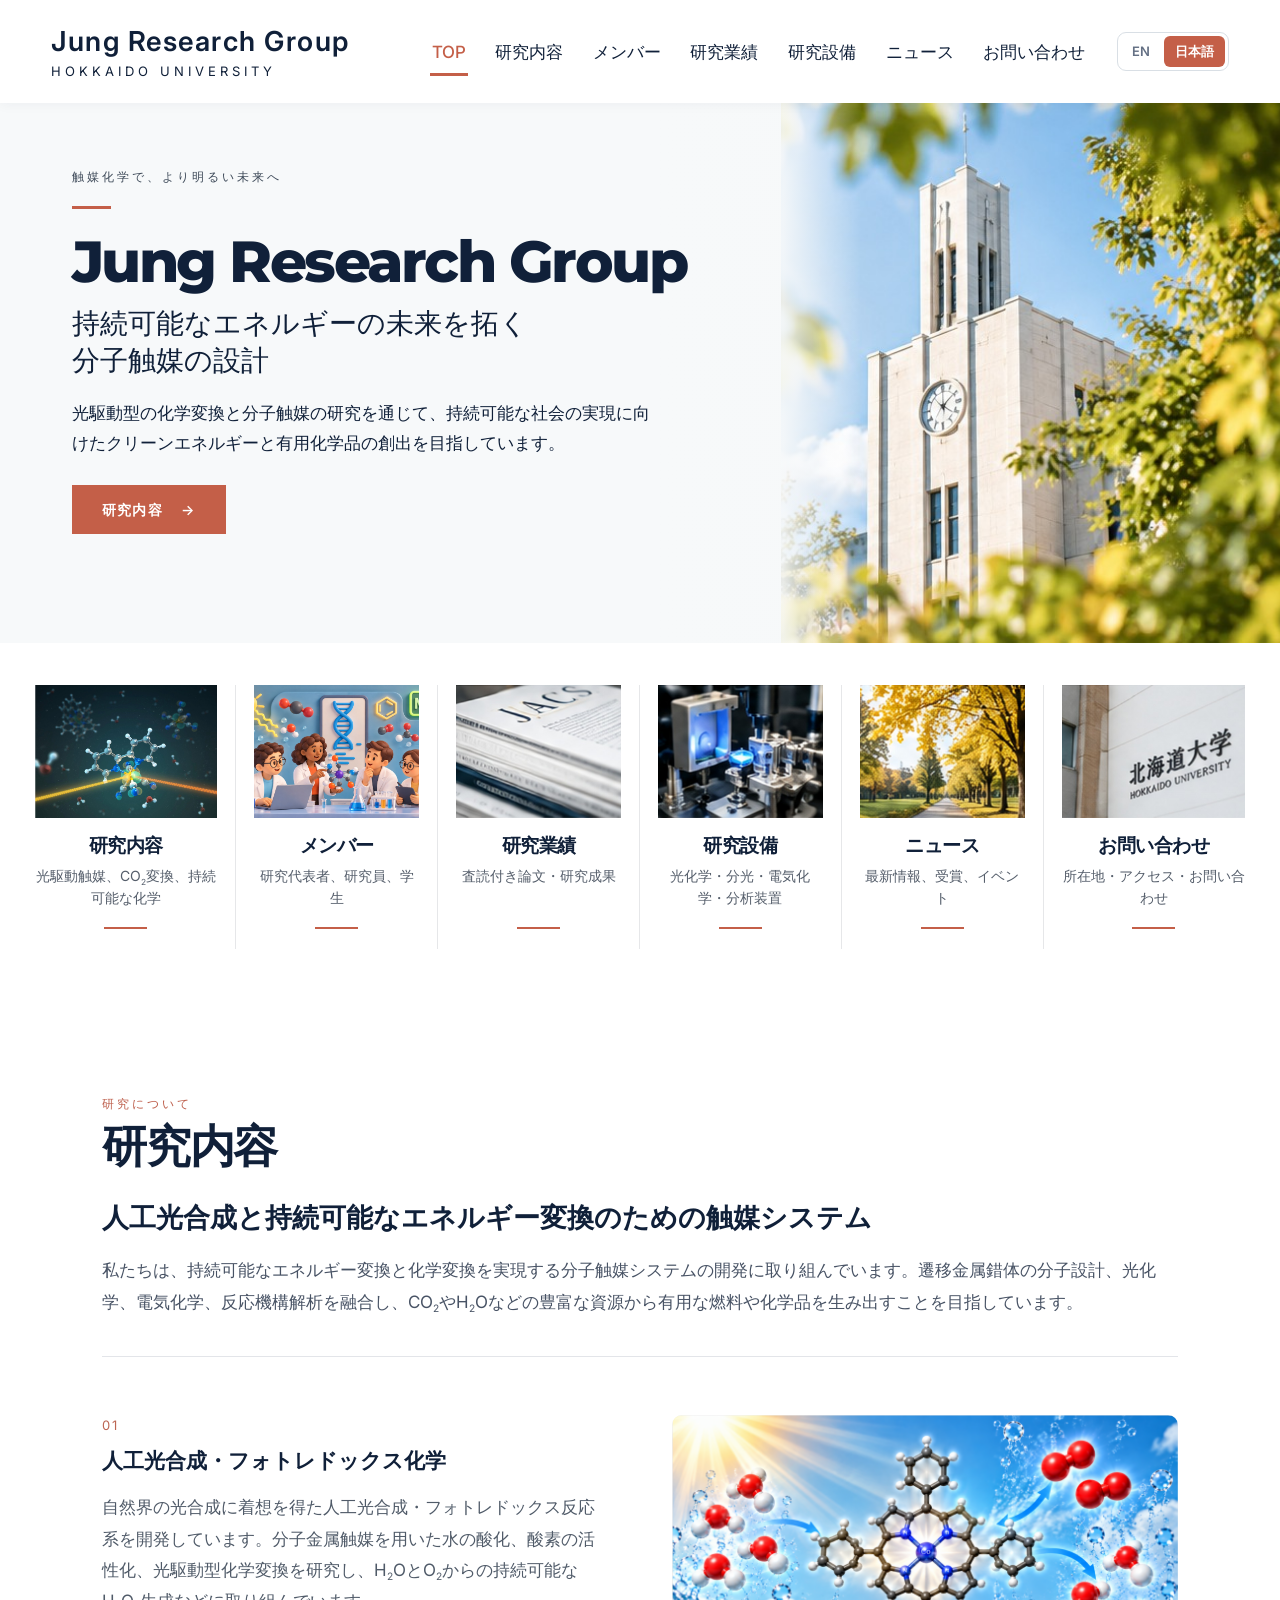
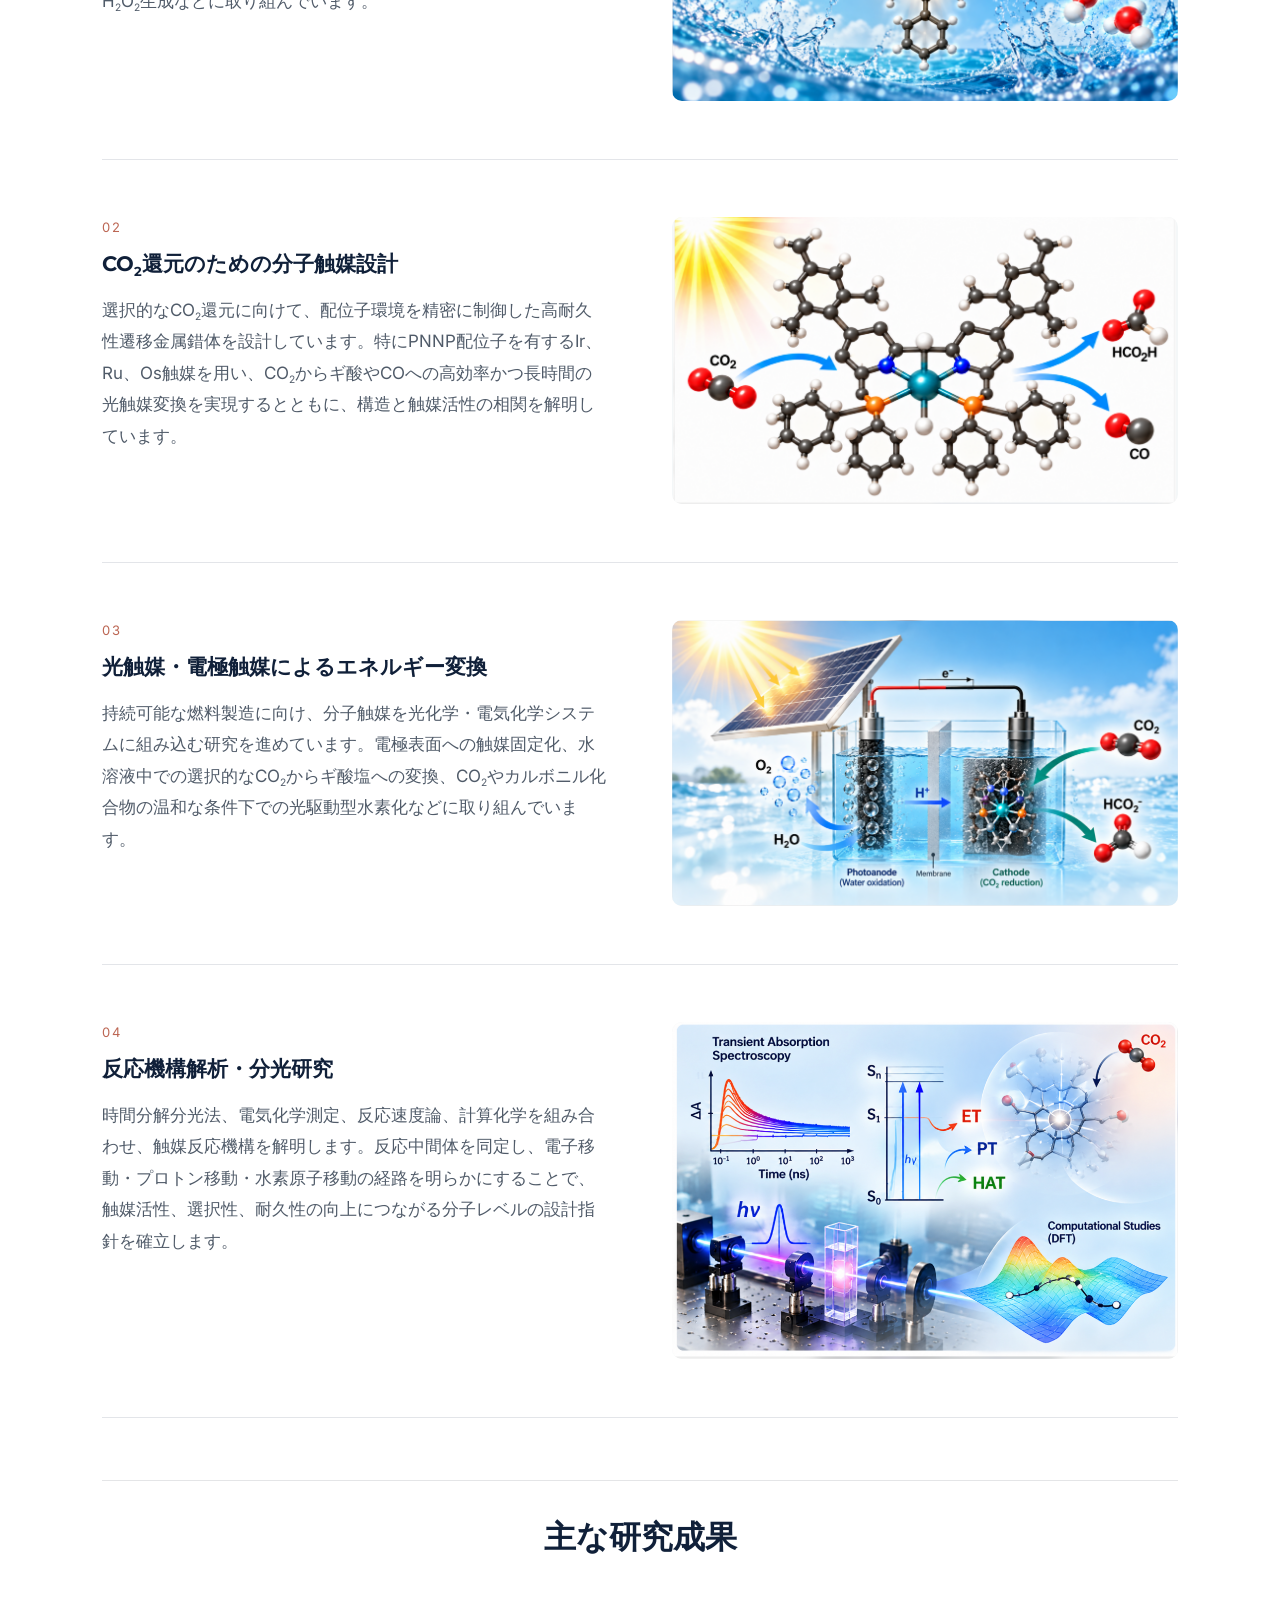
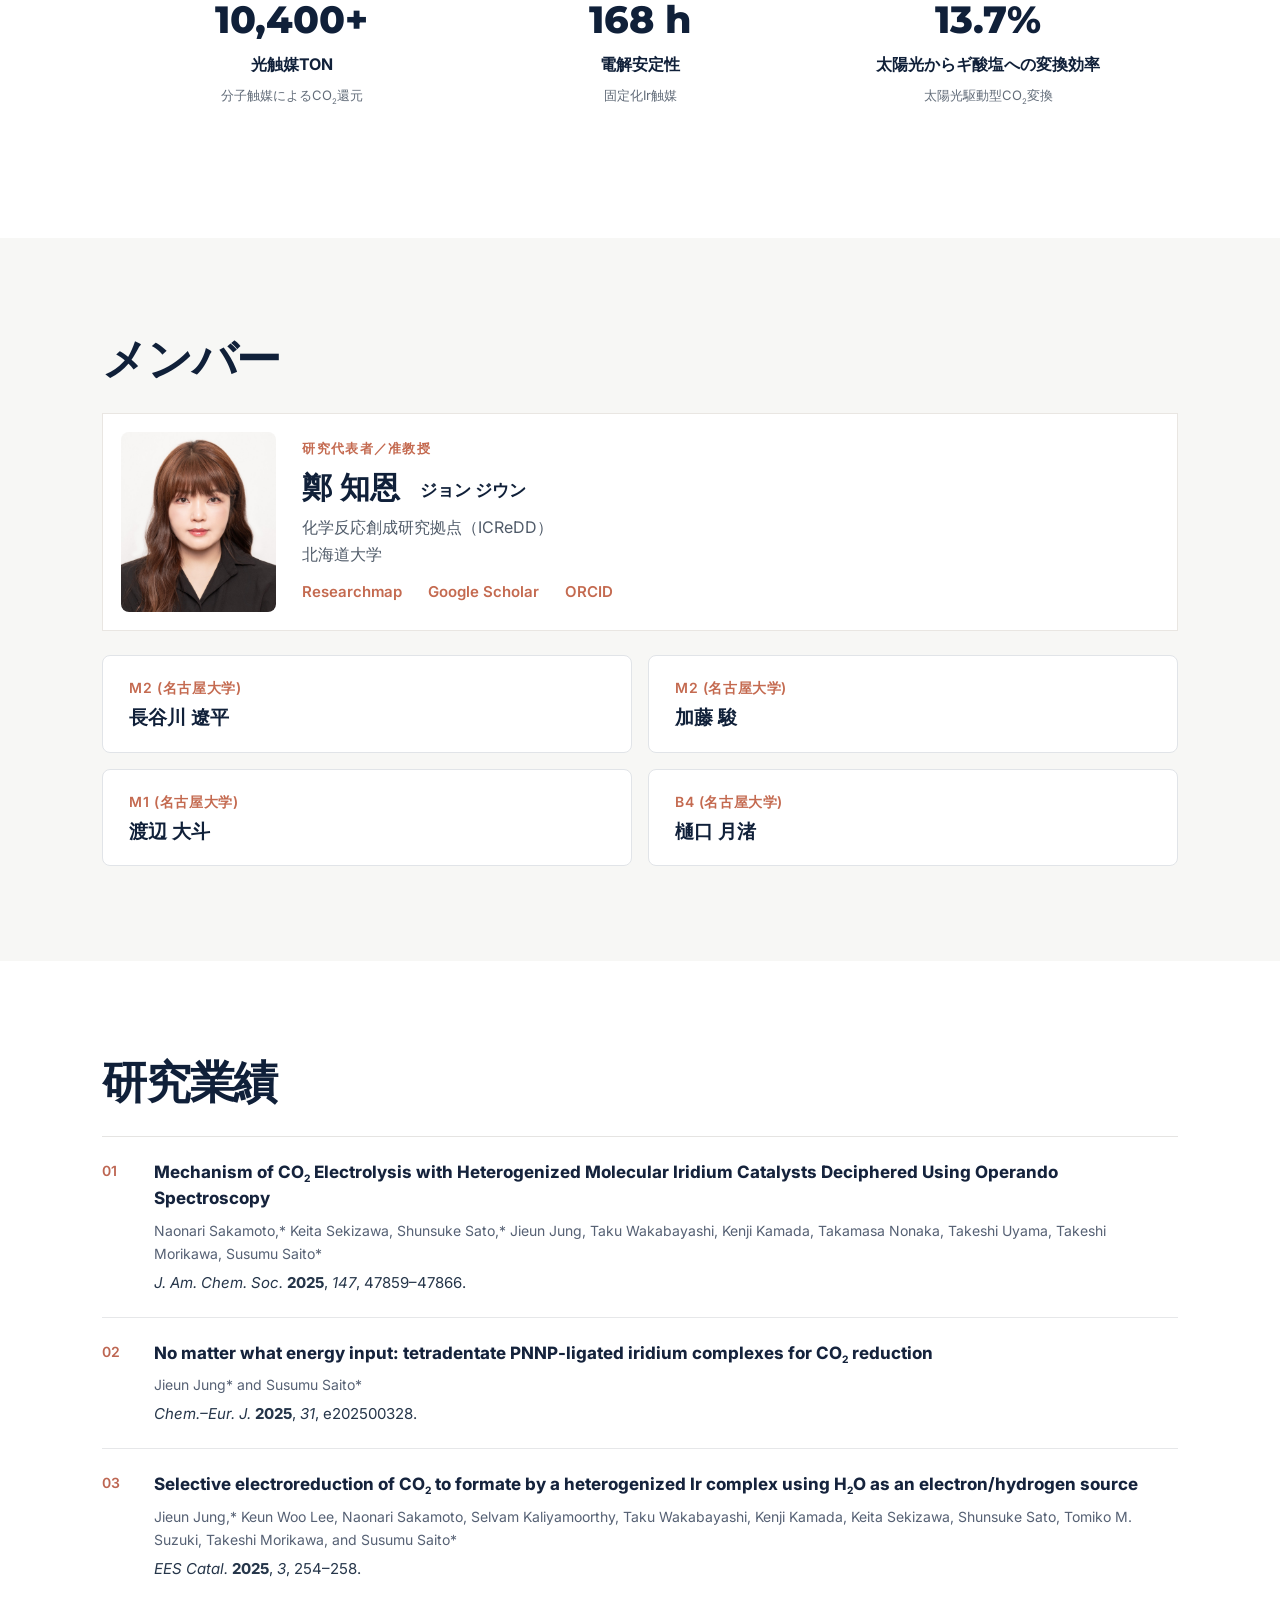
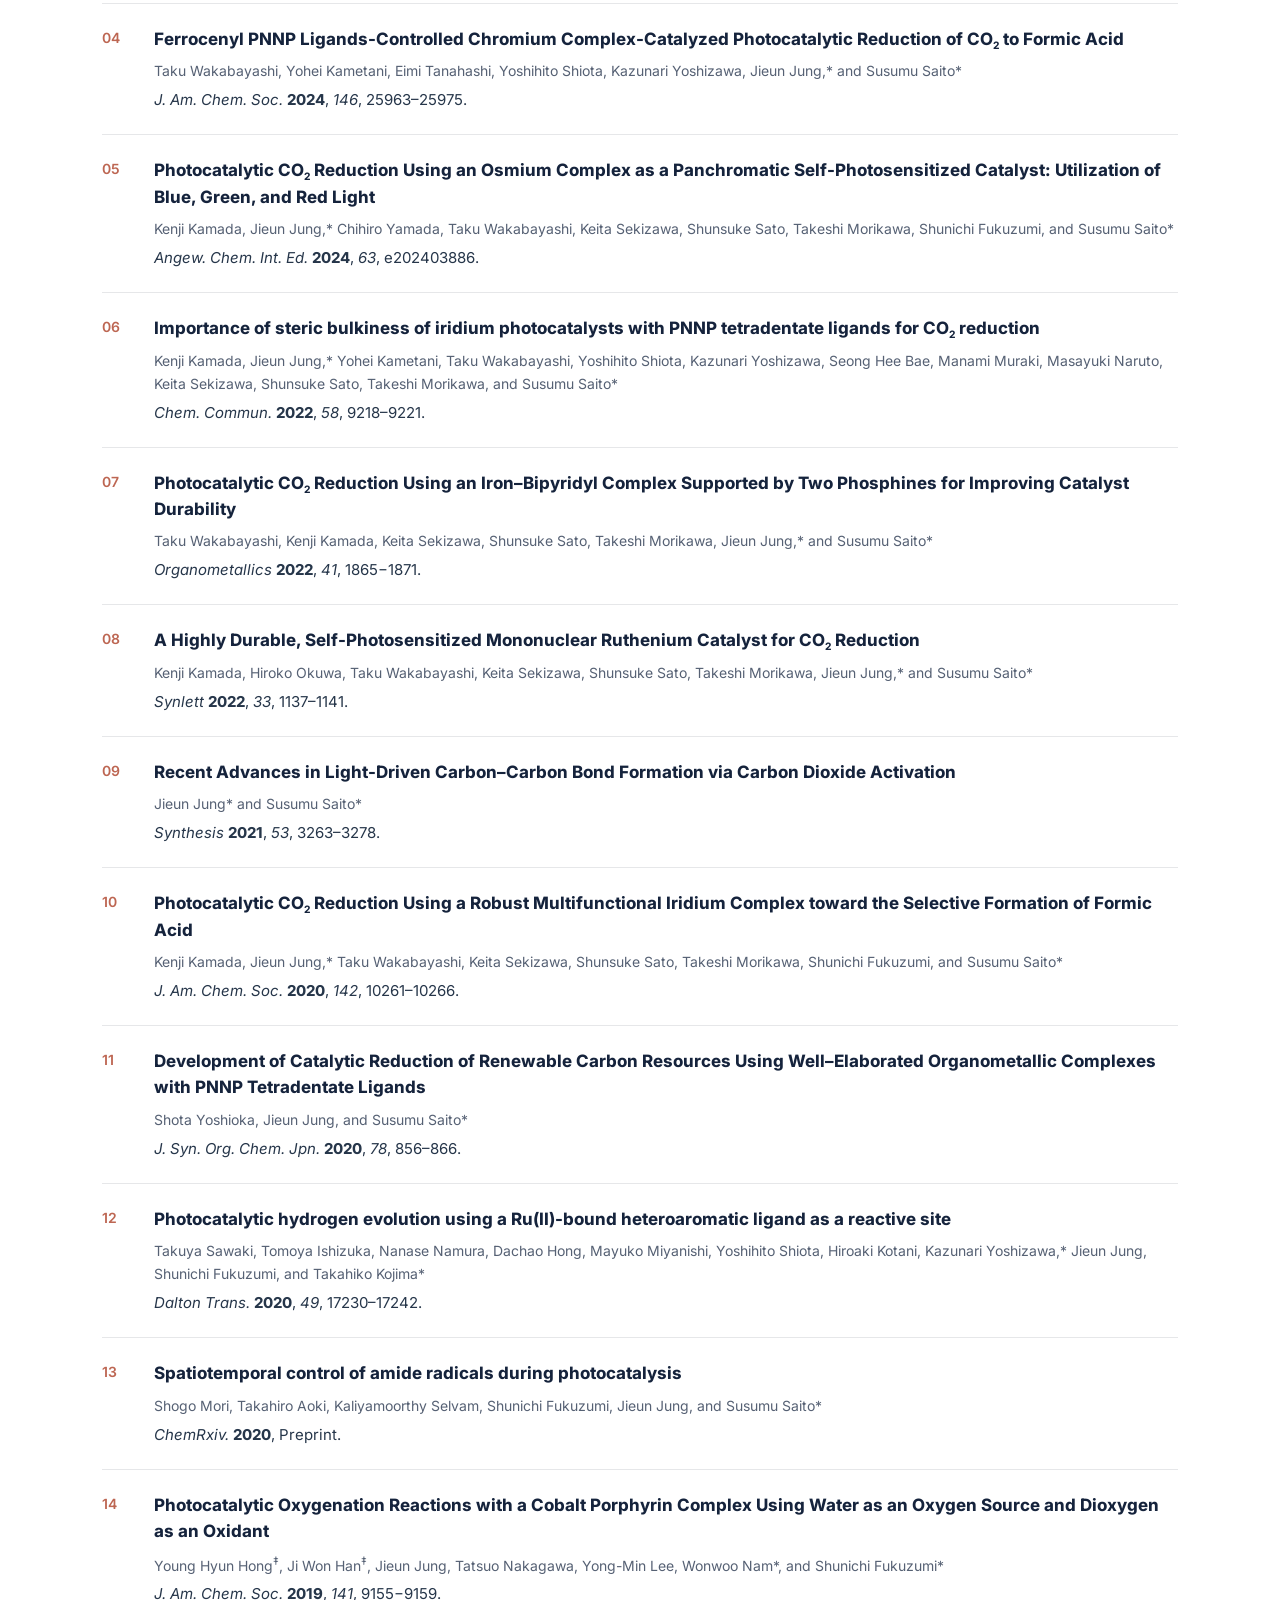
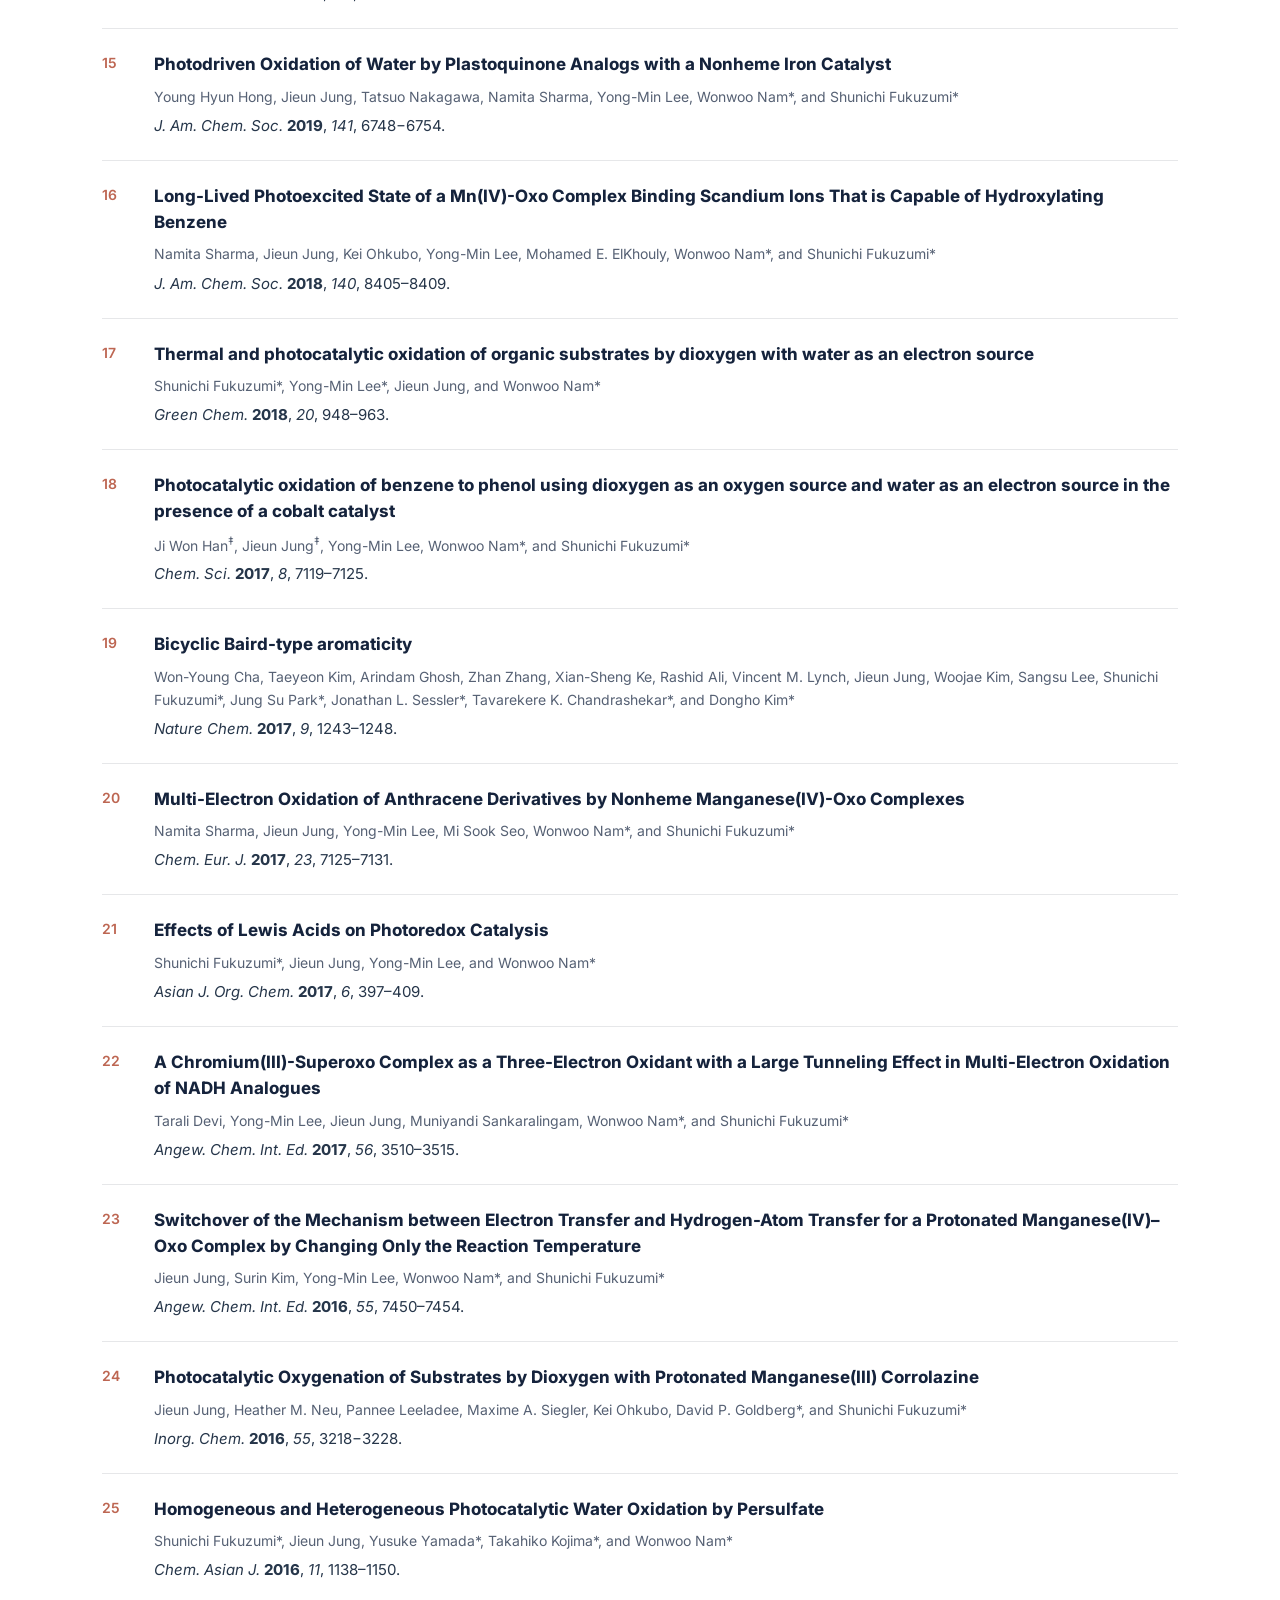
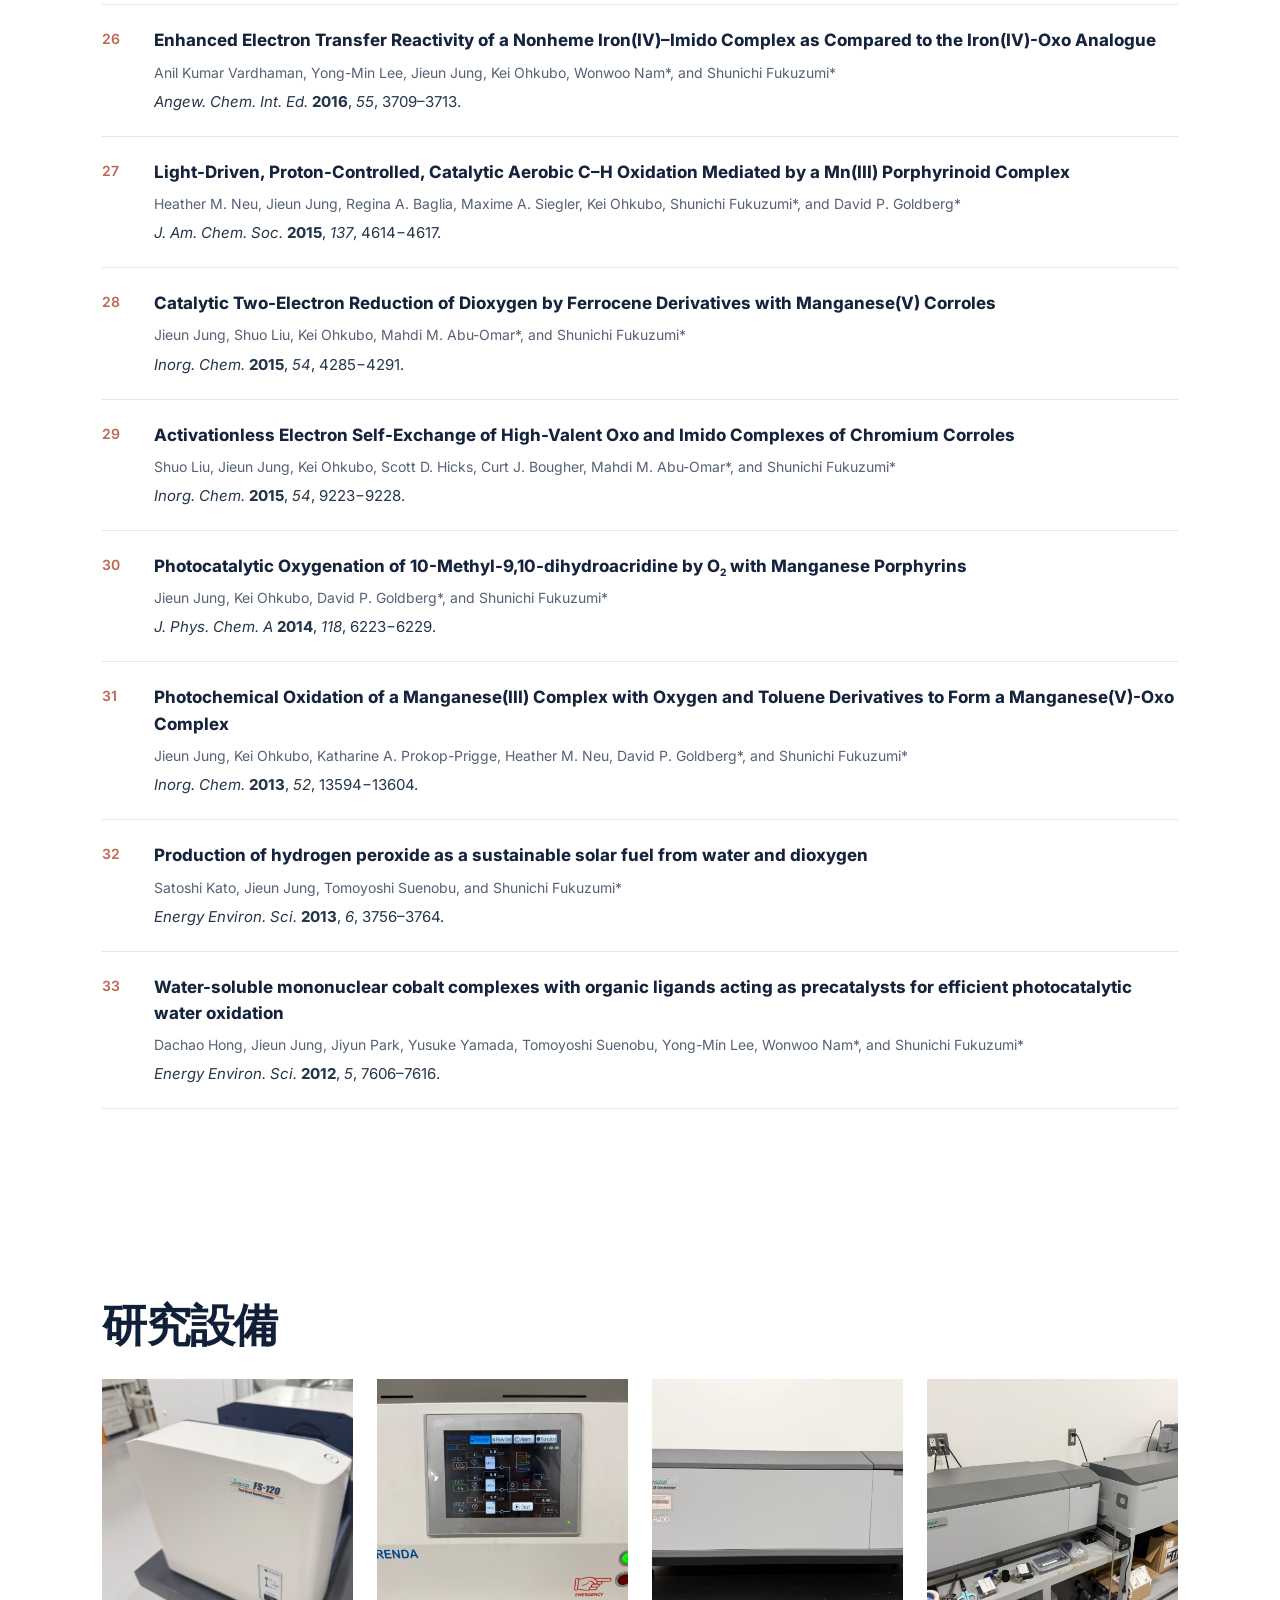
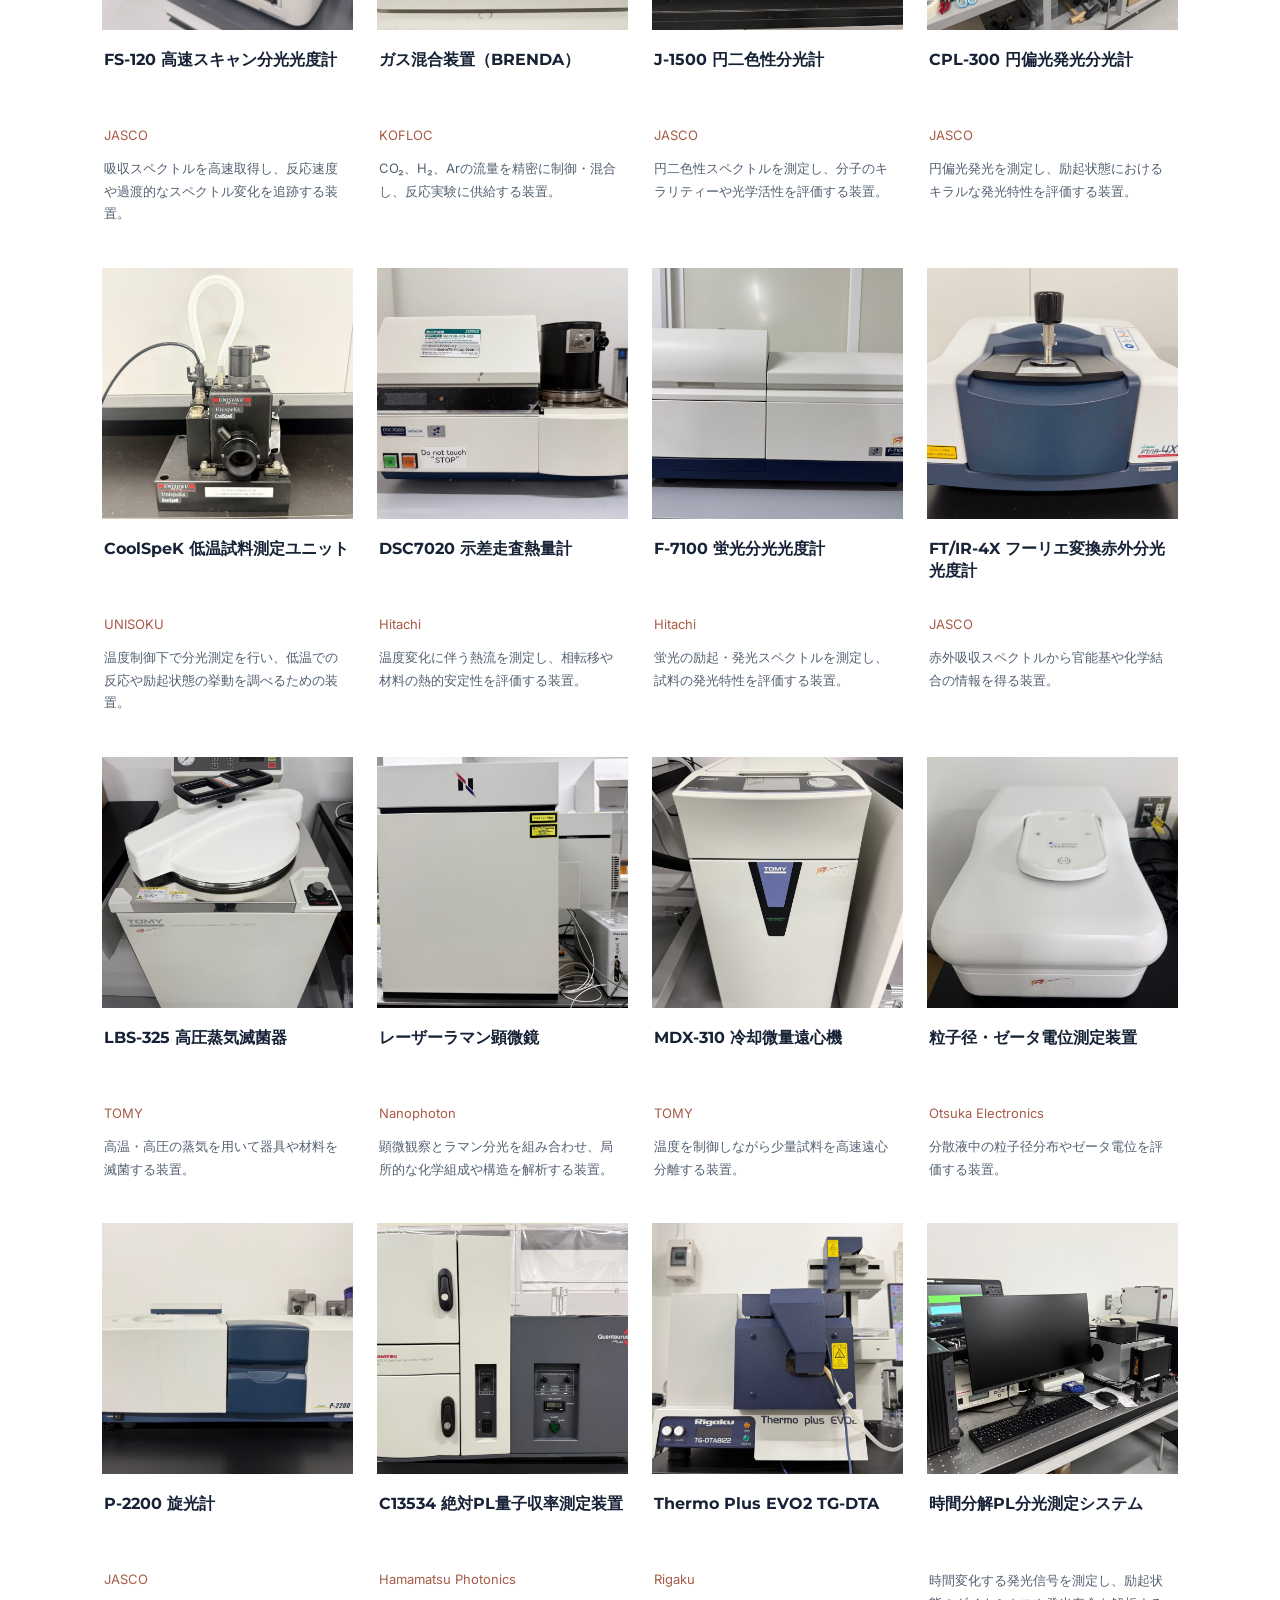
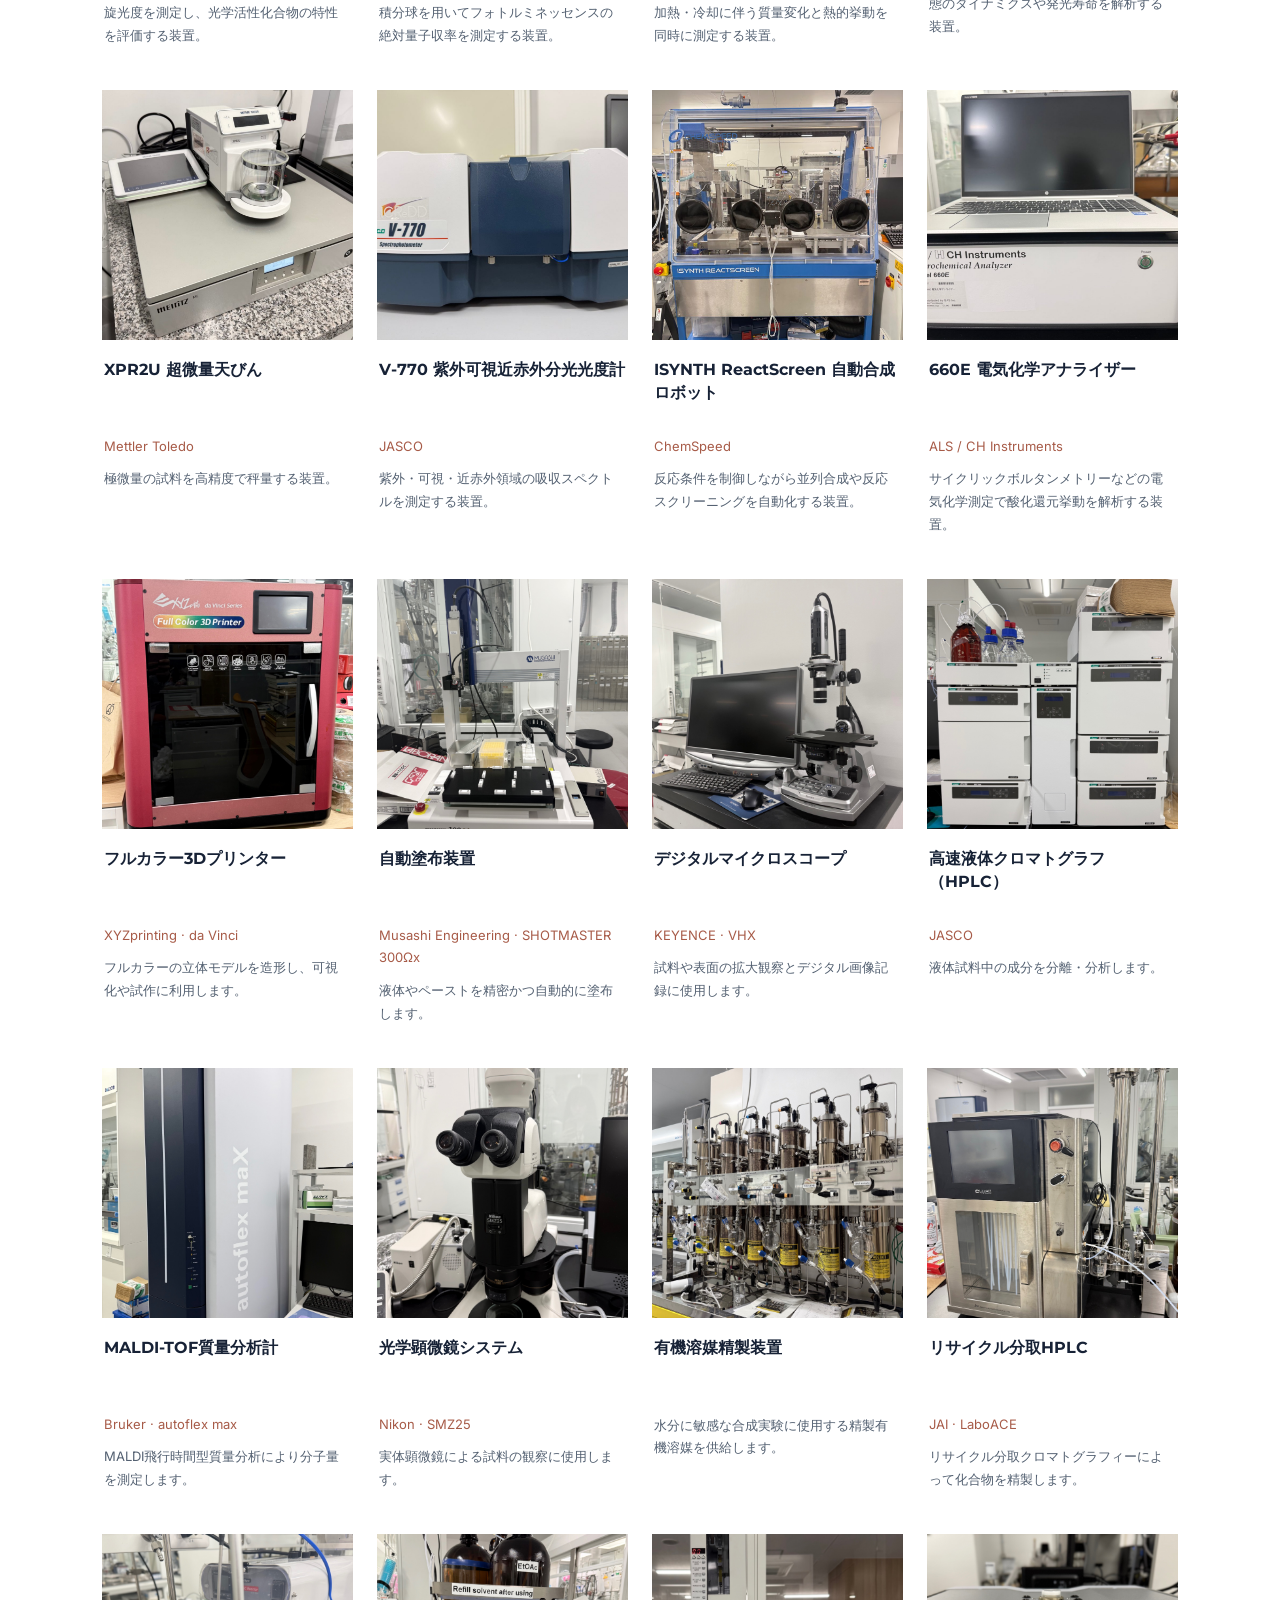
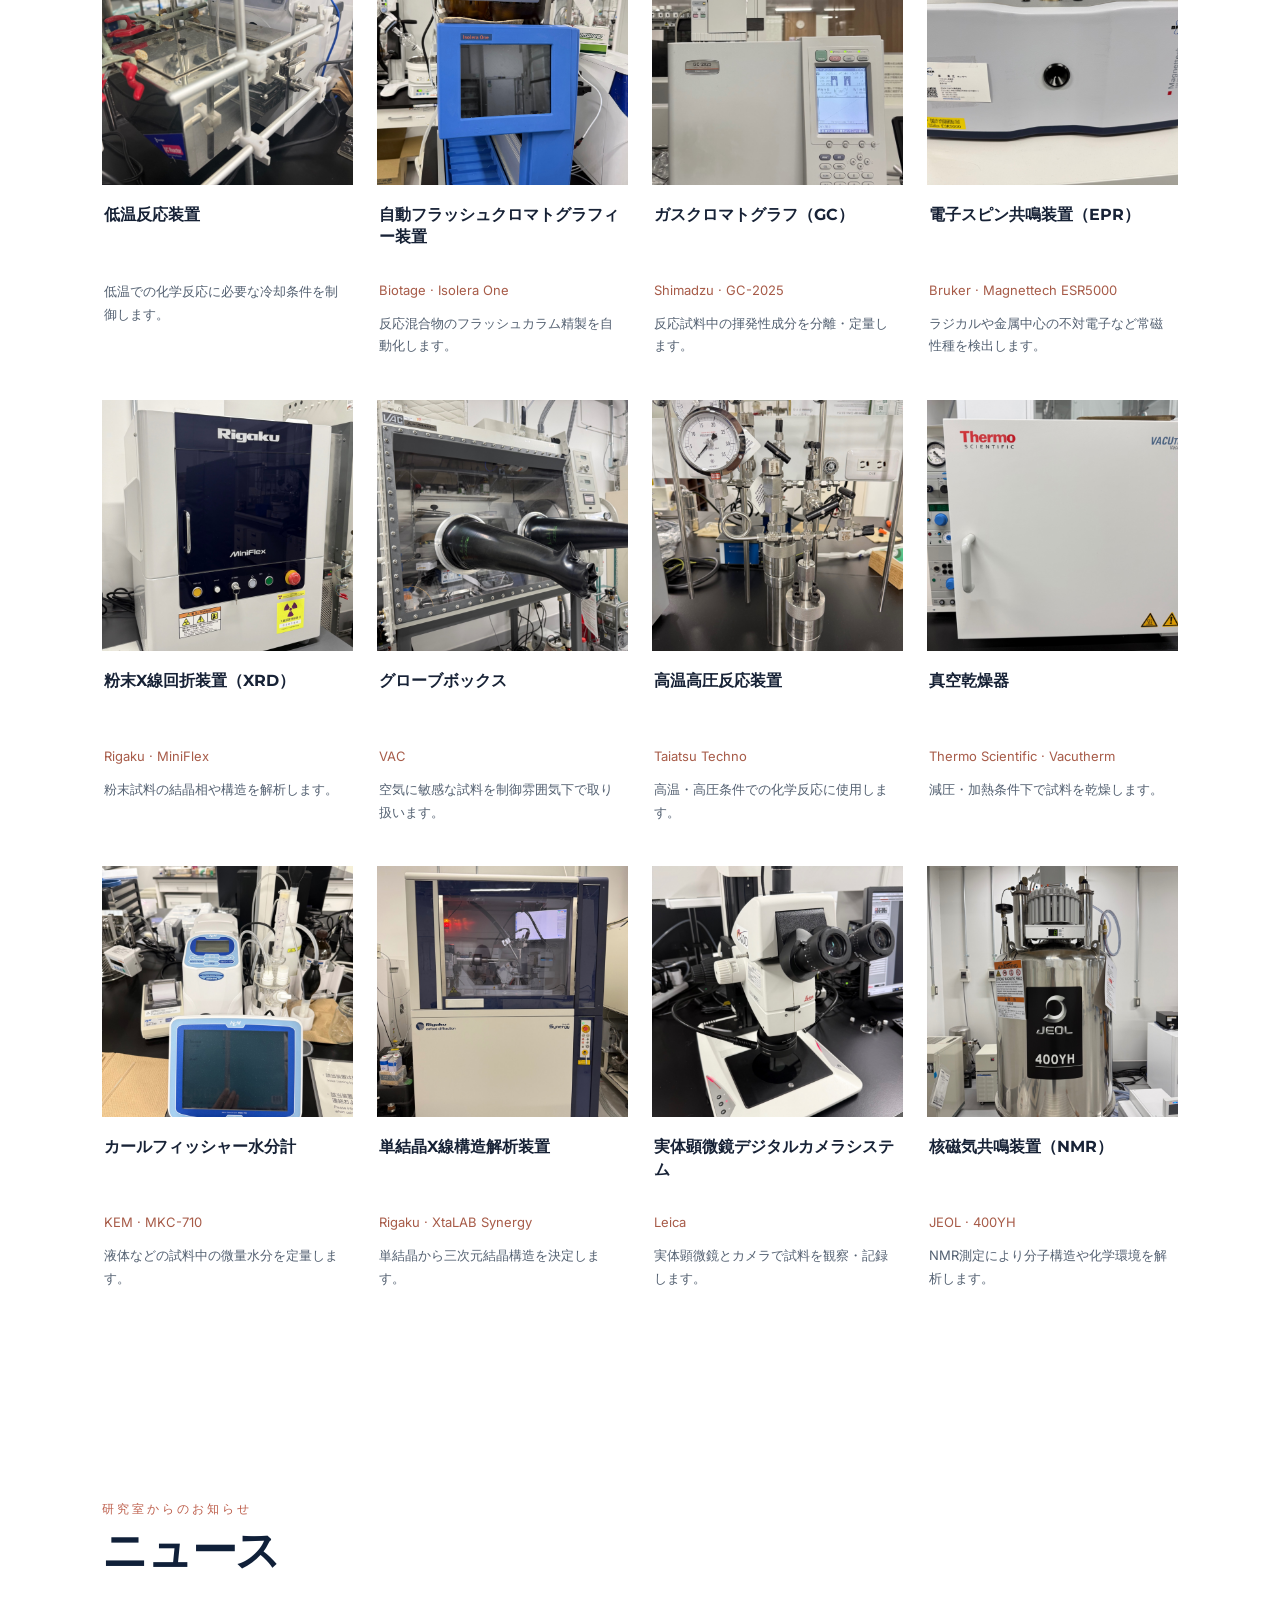
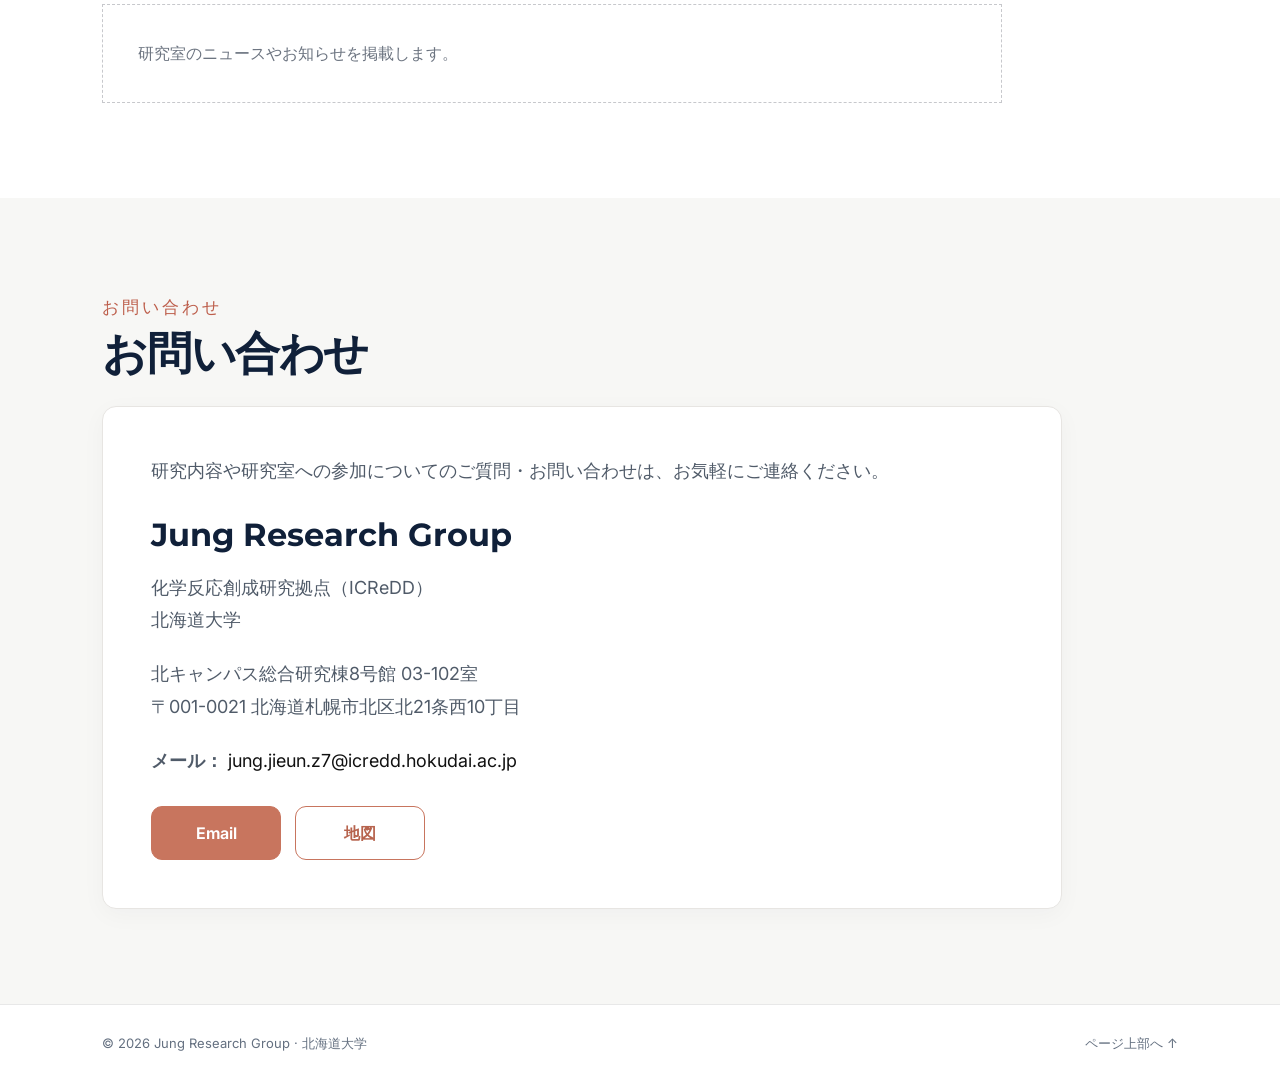
==== commit 727d84e1: "Add files via upload" ====
--- a/index-ja.html
+++ b/index-ja.html
@@ -115,7 +115,7 @@
 <article class="publication-entry"><span class="publication-number">33</span><div class="publication-body"><p class="pub-title"><a class="publication-title-link" href="https://doi.org/10.1039/c2ee21185h" rel="noopener noreferrer" target="_blank">Water-soluble mononuclear cobalt complexes with organic ligands acting as precatalysts for efficient photocatalytic water oxidation</a></p><p class="pub-authors">Dachao Hong, Jieun Jung, Jiyun Park, Yusuke Yamada, Tomoyoshi Suenobu, Yong-Min Lee, Wonwoo Nam*, and Shunichi Fukuzumi*</p><p class="pub-citation"><em class="journal-name">Energy Environ. Sci.</em> <strong>2012</strong>, <em>5</em>, 7606–7616.</p></div></article>
 </div>
 </section>
-<section class="content-section facilities-section" id="facilities"><div class="section-heading"><h2>研究設備</h2></div><div class="facilities-grid"><article class="facility-card"><img alt="FS-120 Fast Scan Spectrometer" loading="lazy" src="assets/fs120.jpg"/><div class="facility-copy"><h3>FS-120 高速スキャン分光光度計</h3><p class="facility-maker">JASCO</p><p>吸収スペクトルを高速取得し、反応速度や過渡的なスペクトル変化を追跡する装置。</p></div></article><article class="facility-card"><img alt="Gas Mixing System (BRENDA)" loading="lazy" src="assets/gas-mixer.jpg"/><div class="facility-copy"><h3>ガス混合装置（BRENDA）</h3><p class="facility-maker">KOFLOC</p><p>CO₂、H₂、Arの流量を精密に制御・混合し、反応実験に供給する装置。</p></div></article><article class="facility-card"><img alt="J-1500 Circular Dichroism Spectrometer" loading="lazy" src="assets/cd.jpg"/><div class="facility-copy"><h3>J-1500 円二色性分光計</h3><p class="facility-maker">JASCO</p><p>円二色性スペクトルを測定し、分子のキラリティーや光学活性を評価する装置。</p></div></article><article class="facility-card"><img alt="CPL-300 Circularly Polarized Luminescence Spectrometer" loading="lazy" src="assets/cpl.jpg"/><div class="facility-copy"><h3>CPL-300 円偏光発光分光計</h3><p class="facility-maker">JASCO</p><p>円偏光発光を測定し、励起状態におけるキラルな発光特性を評価する装置。</p></div></article><article class="facility-card"><img alt="CoolSpeK Low-Temperature Sample Unit" loading="lazy" src="assets/coolspek.jpg"/><div class="facility-copy"><h3>CoolSpeK 低温試料測定ユニット</h3><p class="facility-maker">UNISOKU</p><p>温度制御下で分光測定を行い、低温での反応や励起状態の挙動を調べるための装置。</p></div></article><article class="facility-card"><img alt="DSC7020 Differential Scanning Calorimeter" loading="lazy" src="assets/dsc.jpg"/><div class="facility-copy"><h3>DSC7020 示差走査熱量計</h3><p class="facility-maker">Hitachi</p><p>温度変化に伴う熱流を測定し、相転移や材料の熱的安定性を評価する装置。</p></div></article><article class="facility-card"><img alt="F-7100 Fluorescence Spectrophotometer" loading="lazy" src="assets/fluorometer.jpg"/><div class="facility-copy"><h3>F-7100 蛍光分光光度計</h3><p class="facility-maker">Hitachi</p><p>蛍光の励起・発光スペクトルを測定し、試料の発光特性を評価する装置。</p></div></article><article class="facility-card"><img alt="FT/IR-4X FT-IR Spectrometer" loading="lazy" src="assets/ftir.jpg"/><div class="facility-copy"><h3>FT/IR-4X フーリエ変換赤外分光光度計</h3><p class="facility-maker">JASCO</p><p>赤外吸収スペクトルから官能基や化学結合の情報を得る装置。</p></div></article><article class="facility-card"><img alt="LBS-325 High-Pressure Steam Sterilizer" loading="lazy" src="assets/autoclave.jpg"/><div class="facility-copy"><h3>LBS-325 高圧蒸気滅菌器</h3><p class="facility-maker">TOMY</p><p>高温・高圧の蒸気を用いて器具や材料を滅菌する装置。</p></div></article><article class="facility-card"><img alt="Laser Raman Microscope" loading="lazy" src="assets/raman.jpg"/><div class="facility-copy"><h3>レーザーラマン顕微鏡</h3><p class="facility-maker">Nanophoton</p><p>顕微観察とラマン分光を組み合わせ、局所的な化学組成や構造を解析する装置。</p></div></article><article class="facility-card"><img alt="MDX-310 Refrigerated Microcentrifuge" loading="lazy" src="assets/centrifuge.jpg"/><div class="facility-copy"><h3>MDX-310 冷却微量遠心機</h3><p class="facility-maker">TOMY</p><p>温度を制御しながら少量試料を高速遠心分離する装置。</p></div></article><article class="facility-card"><img alt="Particle Size and Zeta Potential Analyzer" loading="lazy" src="assets/particle.jpg"/><div class="facility-copy"><h3>粒子径・ゼータ電位測定装置</h3><p class="facility-maker">Otsuka Electronics</p><p>分散液中の粒子径分布やゼータ電位を評価する装置。</p></div></article><article class="facility-card"><img alt="P-2200 Polarimeter" loading="lazy" src="assets/polarimeter.jpg"/><div class="facility-copy"><h3>P-2200 旋光計</h3><p class="facility-maker">JASCO</p><p>旋光度を測定し、光学活性化合物の特性を評価する装置。</p></div></article><article class="facility-card"><img alt="C13534 Absolute PL Quantum Yield Spectrometer" loading="lazy" src="assets/quantum-yield.jpg"/><div class="facility-copy"><h3>C13534 絶対PL量子収率測定装置</h3><p class="facility-maker">Hamamatsu Photonics</p><p>積分球を用いてフォトルミネッセンスの絶対量子収率を測定する装置。</p></div></article><article class="facility-card"><img alt="Thermo Plus EVO2 TG-DTA" loading="lazy" src="assets/tgdta.jpg"/><div class="facility-copy"><h3>Thermo Plus EVO2 TG-DTA</h3><p class="facility-maker">Rigaku</p><p>加熱・冷却に伴う質量変化と熱的挙動を同時に測定する装置。</p></div></article><article class="facility-card"><img alt="Time-Resolved Photoluminescence Spectrometer" loading="lazy" src="assets/trpl.jpg"/><div class="facility-copy"><h3>時間分解発光分光測定システム</h3><p>時間変化する発光信号を測定し、励起状態のダイナミクスや発光寿命を解析する装置。</p></div></article><article class="facility-card"><img alt="XPR2U Ultra-Microbalance" loading="lazy" src="assets/microbalance.jpg"/><div class="facility-copy"><h3>XPR2U 超微量天びん</h3><p class="facility-maker">Mettler Toledo</p><p>極微量の試料を高精度で秤量する装置。</p></div></article><article class="facility-card"><img alt="V-770 UV–Vis–NIR Spectrophotometer" loading="lazy" src="assets/uvvis.jpg"/><div class="facility-copy"><h3>V-770 紫外可視近赤外分光光度計</h3><p class="facility-maker">JASCO</p><p>紫外・可視・近赤外領域の吸収スペクトルを測定する装置。</p></div></article><article class="facility-card"><img alt="ISYNTH ReactScreen Automated Synthesis Robot" loading="lazy" src="assets/robot.jpg"/><div class="facility-copy"><h3>ISYNTH ReactScreen 自動合成ロボット</h3><p class="facility-maker">ChemSpeed</p><p>反応条件を制御しながら並列合成や反応スクリーニングを自動化する装置。</p></div></article><article class="facility-card"><img alt="660E Electrochemical Analyzer" loading="lazy" src="assets/cv.jpg"/><div class="facility-copy"><h3>660E 電気化学アナライザー</h3><p class="facility-maker">ALS / CH Instruments</p><p>サイクリックボルタンメトリーなどの電気化学測定で酸化還元挙動を解析する装置。</p></div></article><article class="facility-card"><img alt="フルカラー3Dプリンター" loading="lazy" src="assets/facility-new-01.jpg"/><div class="facility-copy"><h3>フルカラー3Dプリンター</h3><p class="facility-maker">XYZprinting · da Vinci</p><p>フルカラーの立体モデルを造形し、可視化や試作に利用します。</p></div></article><article class="facility-card"><img alt="自動塗布装置" loading="lazy" src="assets/facility-new-02.jpg"/><div class="facility-copy"><h3>自動塗布装置</h3><p class="facility-maker">Musashi Engineering · SHOTMASTER 300Ωx</p><p>液体やペーストを精密かつ自動的に塗布します。</p></div></article><article class="facility-card"><img alt="デジタルマイクロスコープ" loading="lazy" src="assets/facility-new-03.jpg"/><div class="facility-copy"><h3>デジタルマイクロスコープ</h3><p class="facility-maker">KEYENCE · VHX</p><p>試料や表面の拡大観察とデジタル画像記録に使用します。</p></div></article><article class="facility-card"><img alt="高速液体クロマトグラフ（HPLC）" loading="lazy" src="assets/facility-new-04.jpg"/><div class="facility-copy"><h3>高速液体クロマトグラフ（HPLC）</h3><p class="facility-maker">JASCO</p><p>液体試料中の成分を分離・分析します。</p></div></article><article class="facility-card"><img alt="MALDI-TOF質量分析計" loading="lazy" src="assets/facility-new-05.jpg"/><div class="facility-copy"><h3>MALDI-TOF質量分析計</h3><p class="facility-maker">Bruker · autoflex max</p><p>MALDI飛行時間型質量分析により分子量を測定します。</p></div></article><article class="facility-card"><img alt="光学顕微鏡システム" loading="lazy" src="assets/facility-new-06.jpg"/><div class="facility-copy"><h3>光学顕微鏡システム</h3><p class="facility-maker">Nikon · SMZ25</p><p>実体顕微鏡による試料の観察に使用します。</p></div></article><article class="facility-card"><img alt="有機溶媒精製装置" loading="lazy" src="assets/facility-new-07.jpg"/><div class="facility-copy"><h3>有機溶媒精製装置</h3><p>水分に敏感な合成実験に使用する精製有機溶媒を供給します。</p></div></article><article class="facility-card"><img alt="リサイクル分取HPLC" loading="lazy" src="assets/facility-new-08.jpg"/><div class="facility-copy"><h3>リサイクル分取HPLC</h3><p class="facility-maker">JAI · LaboACE</p><p>リサイクル分取クロマトグラフィーによって化合物を精製します。</p></div></article><article class="facility-card"><img alt="低温反応装置" loading="lazy" src="assets/facility-new-09.jpg"/><div class="facility-copy"><h3>低温反応装置</h3><p>低温での化学反応に必要な冷却条件を制御します。</p></div></article><article class="facility-card"><img alt="自動フラッシュクロマトグラフィー装置" loading="lazy" src="assets/facility-new-10.jpg"/><div class="facility-copy"><h3>自動フラッシュクロマトグラフィー装置</h3><p class="facility-maker">Biotage · Isolera One</p><p>反応混合物のフラッシュカラム精製を自動化します。</p></div></article><article class="facility-card"><img alt="ガスクロマトグラフ（GC）" loading="lazy" src="assets/facility-new-11.jpg"/><div class="facility-copy"><h3>ガスクロマトグラフ（GC）</h3><p class="facility-maker">Shimadzu · GC-2025</p><p>反応試料中の揮発性成分を分離・定量します。</p></div></article><article class="facility-card"><img alt="電子スピン共鳴装置（EPR）" loading="lazy" src="assets/facility-new-12.jpg"/><div class="facility-copy"><h3>電子スピン共鳴装置（EPR）</h3><p class="facility-maker">Bruker · Magnettech ESR5000</p><p>ラジカルや金属中心の不対電子など常磁性種を検出します。</p></div></article><article class="facility-card"><img alt="粉末X線回折装置（XRD）" loading="lazy" src="assets/facility-new-13.jpg"/><div class="facility-copy"><h3>粉末X線回折装置（XRD）</h3><p class="facility-maker">Rigaku · MiniFlex</p><p>粉末試料の結晶相や構造を解析します。</p></div></article><article class="facility-card"><img alt="グローブボックス" loading="lazy" src="assets/facility-new-14.jpg"/><div class="facility-copy"><h3>グローブボックス</h3><p class="facility-maker">VAC</p><p>空気に敏感な試料を制御雰囲気下で取り扱います。</p></div></article><article class="facility-card"><img alt="高温高圧反応装置" loading="lazy" src="assets/facility-new-15.jpg"/><div class="facility-copy"><h3>高温高圧反応装置</h3><p class="facility-maker">Taiatsu Techno</p><p>高温・高圧条件での化学反応に使用します。</p></div></article><article class="facility-card"><img alt="真空乾燥器" loading="lazy" src="assets/facility-new-16.jpg"/><div class="facility-copy"><h3>真空乾燥器</h3><p class="facility-maker">Thermo Scientific · Vacutherm</p><p>減圧・加熱条件下で試料を乾燥します。</p></div></article><article class="facility-card"><img alt="カールフィッシャー水分計" loading="lazy" src="assets/facility-new-17.jpg"/><div class="facility-copy"><h3>カールフィッシャー水分計</h3><p class="facility-maker">KEM · MKC-710</p><p>液体などの試料中の微量水分を定量します。</p></div></article><article class="facility-card"><img alt="単結晶X線構造解析装置" loading="lazy" src="assets/facility-new-18.jpg"/><div class="facility-copy"><h3>単結晶X線構造解析装置</h3><p class="facility-maker">Rigaku · XtaLAB Synergy</p><p>単結晶から三次元結晶構造を決定します。</p></div></article><article class="facility-card"><img alt="実体顕微鏡デジタルカメラシステム" loading="lazy" src="assets/facility-new-19.jpg"/><div class="facility-copy"><h3>実体顕微鏡デジタルカメラシステム</h3><p class="facility-maker">Leica</p><p>実体顕微鏡とカメラで試料を観察・記録します。</p></div></article><article class="facility-card"><img alt="核磁気共鳴装置（NMR）" loading="lazy" src="assets/facility-new-20.jpg"/><div class="facility-copy"><h3>核磁気共鳴装置（NMR）</h3><p class="facility-maker">JEOL · 400YH</p><p>NMR測定により分子構造や化学環境を解析します。</p></div></article></div></section><section class="content-section" id="news">
+<section class="content-section facilities-section" id="facilities"><div class="section-heading"><h2>研究設備</h2></div><div class="facilities-grid"><article class="facility-card"><img alt="FS-120 Fast Scan Spectrometer" class="fs120-photo" loading="lazy" src="assets/fs120.jpg"/><div class="facility-copy"><h3>FS-120 高速スキャン分光光度計</h3><p class="facility-maker">JASCO</p><p>吸収スペクトルを高速取得し、反応速度や過渡的なスペクトル変化を追跡する装置。</p></div></article><article class="facility-card"><img alt="Gas Mixing System (BRENDA)" loading="lazy" src="assets/gas-mixer.jpg"/><div class="facility-copy"><h3>ガス混合装置（BRENDA）</h3><p class="facility-maker">KOFLOC</p><p>CO₂、H₂、Arの流量を精密に制御・混合し、反応実験に供給する装置。</p></div></article><article class="facility-card"><img alt="J-1500 Circular Dichroism Spectrometer" loading="lazy" src="assets/cd.jpg"/><div class="facility-copy"><h3>J-1500 円二色性分光計</h3><p class="facility-maker">JASCO</p><p>円二色性スペクトルを測定し、分子のキラリティーや光学活性を評価する装置。</p></div></article><article class="facility-card"><img alt="CPL-300 Circularly Polarized Luminescence Spectrometer" loading="lazy" src="assets/cpl.jpg"/><div class="facility-copy"><h3>CPL-300 円偏光発光分光計</h3><p class="facility-maker">JASCO</p><p>円偏光発光を測定し、励起状態におけるキラルな発光特性を評価する装置。</p></div></article><article class="facility-card"><img alt="CoolSpeK Low-Temperature Sample Unit" loading="lazy" src="assets/coolspek.jpg"/><div class="facility-copy"><h3>CoolSpeK 低温試料測定ユニット</h3><p class="facility-maker">UNISOKU</p><p>温度制御下で分光測定を行い、低温での反応や励起状態の挙動を調べるための装置。</p></div></article><article class="facility-card"><img alt="DSC7020 Differential Scanning Calorimeter" loading="lazy" src="assets/dsc.jpg"/><div class="facility-copy"><h3>DSC7020 示差走査熱量計</h3><p class="facility-maker">Hitachi</p><p>温度変化に伴う熱流を測定し、相転移や材料の熱的安定性を評価する装置。</p></div></article><article class="facility-card"><img alt="F-7100 Fluorescence Spectrophotometer" loading="lazy" src="assets/fluorometer.jpg"/><div class="facility-copy"><h3>F-7100 蛍光分光光度計</h3><p class="facility-maker">Hitachi</p><p>蛍光の励起・発光スペクトルを測定し、試料の発光特性を評価する装置。</p></div></article><article class="facility-card"><img alt="FT/IR-4X FT-IR Spectrometer" loading="lazy" src="assets/ftir.jpg"/><div class="facility-copy"><h3>FT/IR-4X フーリエ変換赤外分光光度計</h3><p class="facility-maker">JASCO</p><p>赤外吸収スペクトルから官能基や化学結合の情報を得る装置。</p></div></article><article class="facility-card"><img alt="LBS-325 High-Pressure Steam Sterilizer" loading="lazy" src="assets/autoclave.jpg"/><div class="facility-copy"><h3>LBS-325 高圧蒸気滅菌器</h3><p class="facility-maker">TOMY</p><p>高温・高圧の蒸気を用いて器具や材料を滅菌する装置。</p></div></article><article class="facility-card"><img alt="Laser Raman Microscope" loading="lazy" src="assets/raman.jpg"/><div class="facility-copy"><h3>レーザーラマン顕微鏡</h3><p class="facility-maker">Nanophoton</p><p>顕微観察とラマン分光を組み合わせ、局所的な化学組成や構造を解析する装置。</p></div></article><article class="facility-card"><img alt="MDX-310 Refrigerated Microcentrifuge" loading="lazy" src="assets/centrifuge.jpg"/><div class="facility-copy"><h3>MDX-310 冷却微量遠心機</h3><p class="facility-maker">TOMY</p><p>温度を制御しながら少量試料を高速遠心分離する装置。</p></div></article><article class="facility-card"><img alt="Particle Size and Zeta Potential Analyzer" loading="lazy" src="assets/particle.jpg"/><div class="facility-copy"><h3>粒子径・ゼータ電位測定装置</h3><p class="facility-maker">Otsuka Electronics</p><p>分散液中の粒子径分布やゼータ電位を評価する装置。</p></div></article><article class="facility-card"><img alt="P-2200 Polarimeter" loading="lazy" src="assets/polarimeter.jpg"/><div class="facility-copy"><h3>P-2200 旋光計</h3><p class="facility-maker">JASCO</p><p>旋光度を測定し、光学活性化合物の特性を評価する装置。</p></div></article><article class="facility-card"><img alt="C13534 Absolute PL Quantum Yield Spectrometer" loading="lazy" src="assets/quantum-yield.jpg"/><div class="facility-copy"><h3>C13534 絶対PL量子収率測定装置</h3><p class="facility-maker">Hamamatsu Photonics</p><p>積分球を用いてフォトルミネッセンスの絶対量子収率を測定する装置。</p></div></article><article class="facility-card"><img alt="Thermo Plus EVO2 TG-DTA" loading="lazy" src="assets/tgdta.jpg"/><div class="facility-copy"><h3>Thermo Plus EVO2 TG-DTA</h3><p class="facility-maker">Rigaku</p><p>加熱・冷却に伴う質量変化と熱的挙動を同時に測定する装置。</p></div></article><article class="facility-card"><img alt="Time-Resolved PL Spectrometer" loading="lazy" src="assets/trpl.jpg"/><div class="facility-copy"><h3>時間分解PL分光測定システム</h3><p>時間変化する発光信号を測定し、励起状態のダイナミクスや発光寿命を解析する装置。</p></div></article><article class="facility-card"><img alt="XPR2U Ultra-Microbalance" loading="lazy" src="assets/microbalance.jpg"/><div class="facility-copy"><h3>XPR2U 超微量天びん</h3><p class="facility-maker">Mettler Toledo</p><p>極微量の試料を高精度で秤量する装置。</p></div></article><article class="facility-card"><img alt="V-770 UV–Vis–NIR Spectrophotometer" loading="lazy" src="assets/uvvis.jpg"/><div class="facility-copy"><h3>V-770 紫外可視近赤外分光光度計</h3><p class="facility-maker">JASCO</p><p>紫外・可視・近赤外領域の吸収スペクトルを測定する装置。</p></div></article><article class="facility-card"><img alt="ISYNTH ReactScreen Automated Synthesis Robot" loading="lazy" src="assets/robot.jpg"/><div class="facility-copy"><h3>ISYNTH ReactScreen 自動合成ロボット</h3><p class="facility-maker">ChemSpeed</p><p>反応条件を制御しながら並列合成や反応スクリーニングを自動化する装置。</p></div></article><article class="facility-card"><img alt="660E Electrochemical Analyzer" loading="lazy" src="assets/cv.jpg"/><div class="facility-copy"><h3>660E 電気化学アナライザー</h3><p class="facility-maker">ALS / CH Instruments</p><p>サイクリックボルタンメトリーなどの電気化学測定で酸化還元挙動を解析する装置。</p></div></article><article class="facility-card"><img alt="フルカラー3Dプリンター" loading="lazy" src="assets/facility-new-01.jpg"/><div class="facility-copy"><h3>フルカラー3Dプリンター</h3><p class="facility-maker">XYZprinting · da Vinci</p><p>フルカラーの立体モデルを造形し、可視化や試作に利用します。</p></div></article><article class="facility-card"><img alt="自動塗布装置" loading="lazy" src="assets/facility-new-02.jpg"/><div class="facility-copy"><h3>自動塗布装置</h3><p class="facility-maker">Musashi Engineering · SHOTMASTER 300Ωx</p><p>液体やペーストを精密かつ自動的に塗布します。</p></div></article><article class="facility-card"><img alt="デジタルマイクロスコープ" loading="lazy" src="assets/facility-new-03.jpg"/><div class="facility-copy"><h3>デジタルマイクロスコープ</h3><p class="facility-maker">KEYENCE · VHX</p><p>試料や表面の拡大観察とデジタル画像記録に使用します。</p></div></article><article class="facility-card"><img alt="高速液体クロマトグラフ（HPLC）" loading="lazy" src="assets/facility-new-04.jpg"/><div class="facility-copy"><h3>高速液体クロマトグラフ（HPLC）</h3><p class="facility-maker">JASCO</p><p>液体試料中の成分を分離・分析します。</p></div></article><article class="facility-card"><img alt="MALDI-TOF質量分析計" loading="lazy" src="assets/facility-new-05.jpg"/><div class="facility-copy"><h3>MALDI-TOF質量分析計</h3><p class="facility-maker">Bruker · autoflex max</p><p>MALDI飛行時間型質量分析により分子量を測定します。</p></div></article><article class="facility-card"><img alt="光学顕微鏡システム" loading="lazy" src="assets/facility-new-06.jpg"/><div class="facility-copy"><h3>光学顕微鏡システム</h3><p class="facility-maker">Nikon · SMZ25</p><p>実体顕微鏡による試料の観察に使用します。</p></div></article><article class="facility-card"><img alt="有機溶媒精製装置" loading="lazy" src="assets/facility-new-07.jpg"/><div class="facility-copy"><h3>有機溶媒精製装置</h3><p>水分に敏感な合成実験に使用する精製有機溶媒を供給します。</p></div></article><article class="facility-card"><img alt="リサイクル分取HPLC" loading="lazy" src="assets/facility-new-08.jpg"/><div class="facility-copy"><h3>リサイクル分取HPLC</h3><p class="facility-maker">JAI · LaboACE</p><p>リサイクル分取クロマトグラフィーによって化合物を精製します。</p></div></article><article class="facility-card"><img alt="低温反応装置" loading="lazy" src="assets/facility-new-09.jpg"/><div class="facility-copy"><h3>低温反応装置</h3><p>低温での化学反応に必要な冷却条件を制御します。</p></div></article><article class="facility-card"><img alt="自動フラッシュクロマトグラフィー装置" loading="lazy" src="assets/facility-new-10.jpg"/><div class="facility-copy"><h3>自動フラッシュクロマトグラフィー装置</h3><p class="facility-maker">Biotage · Isolera One</p><p>反応混合物のフラッシュカラム精製を自動化します。</p></div></article><article class="facility-card"><img alt="ガスクロマトグラフ（GC）" loading="lazy" src="assets/facility-new-11.jpg"/><div class="facility-copy"><h3>ガスクロマトグラフ（GC）</h3><p class="facility-maker">Shimadzu · GC-2025</p><p>反応試料中の揮発性成分を分離・定量します。</p></div></article><article class="facility-card"><img alt="電子スピン共鳴装置（EPR）" loading="lazy" src="assets/facility-new-12.jpg"/><div class="facility-copy"><h3>電子スピン共鳴装置（EPR）</h3><p class="facility-maker">Bruker · Magnettech ESR5000</p><p>ラジカルや金属中心の不対電子など常磁性種を検出します。</p></div></article><article class="facility-card"><img alt="粉末X線回折装置（XRD）" loading="lazy" src="assets/facility-new-13.jpg"/><div class="facility-copy"><h3>粉末X線回折装置（XRD）</h3><p class="facility-maker">Rigaku · MiniFlex</p><p>粉末試料の結晶相や構造を解析します。</p></div></article><article class="facility-card"><img alt="グローブボックス" loading="lazy" src="assets/facility-new-14.jpg"/><div class="facility-copy"><h3>グローブボックス</h3><p class="facility-maker">VAC</p><p>空気に敏感な試料を制御雰囲気下で取り扱います。</p></div></article><article class="facility-card"><img alt="高温高圧反応装置" loading="lazy" src="assets/facility-new-15.jpg"/><div class="facility-copy"><h3>高温高圧反応装置</h3><p class="facility-maker">Taiatsu Techno</p><p>高温・高圧条件での化学反応に使用します。</p></div></article><article class="facility-card"><img alt="真空乾燥器" loading="lazy" src="assets/facility-new-16.jpg"/><div class="facility-copy"><h3>真空乾燥器</h3><p class="facility-maker">Thermo Scientific · Vacutherm</p><p>減圧・加熱条件下で試料を乾燥します。</p></div></article><article class="facility-card"><img alt="カールフィッシャー水分計" loading="lazy" src="assets/facility-new-17.jpg"/><div class="facility-copy"><h3>カールフィッシャー水分計</h3><p class="facility-maker">KEM · MKC-710</p><p>液体などの試料中の微量水分を定量します。</p></div></article><article class="facility-card"><img alt="単結晶X線構造解析装置" loading="lazy" src="assets/facility-new-18.jpg"/><div class="facility-copy"><h3>単結晶X線構造解析装置</h3><p class="facility-maker">Rigaku · XtaLAB Synergy</p><p>単結晶から三次元結晶構造を決定します。</p></div></article><article class="facility-card"><img alt="実体顕微鏡デジタルカメラシステム" loading="lazy" src="assets/facility-new-19.jpg"/><div class="facility-copy"><h3>実体顕微鏡デジタルカメラシステム</h3><p class="facility-maker">Leica</p><p>実体顕微鏡とカメラで試料を観察・記録します。</p></div></article><article class="facility-card"><img alt="核磁気共鳴装置（NMR）" loading="lazy" src="assets/facility-new-20.jpg"/><div class="facility-copy"><h3>核磁気共鳴装置（NMR）</h3><p class="facility-maker">JEOL · 400YH</p><p>NMR測定により分子構造や化学環境を解析します。</p></div></article></div></section><section class="content-section" id="news">
 <div class="section-heading"><p class="eyebrow">研究室からのお知らせ</p><h2>ニュース</h2></div>
 <div class="empty-panel">研究室のニュースやお知らせを掲載します。</div>
 </section>
--- a/style.css
+++ b/style.css
@@ -216,3 +216,9 @@
 @media(max-width:760px){.facilities-grid{grid-template-columns:repeat(2,minmax(0,1fr))}}
 @media(max-width:520px){.facilities-grid{grid-template-columns:1fr}}
 
+
+/* Consistent manufacturer baseline within each facilities row */
+.facility-copy h3{min-height:calc(1.4em * 3)}
+/* Keep the FS-120 instrument in view; crop excess on the right */
+.facility-card img.fs120-photo{object-position:left center}
+@media(max-width:600px){.facility-copy h3{min-height:0}}
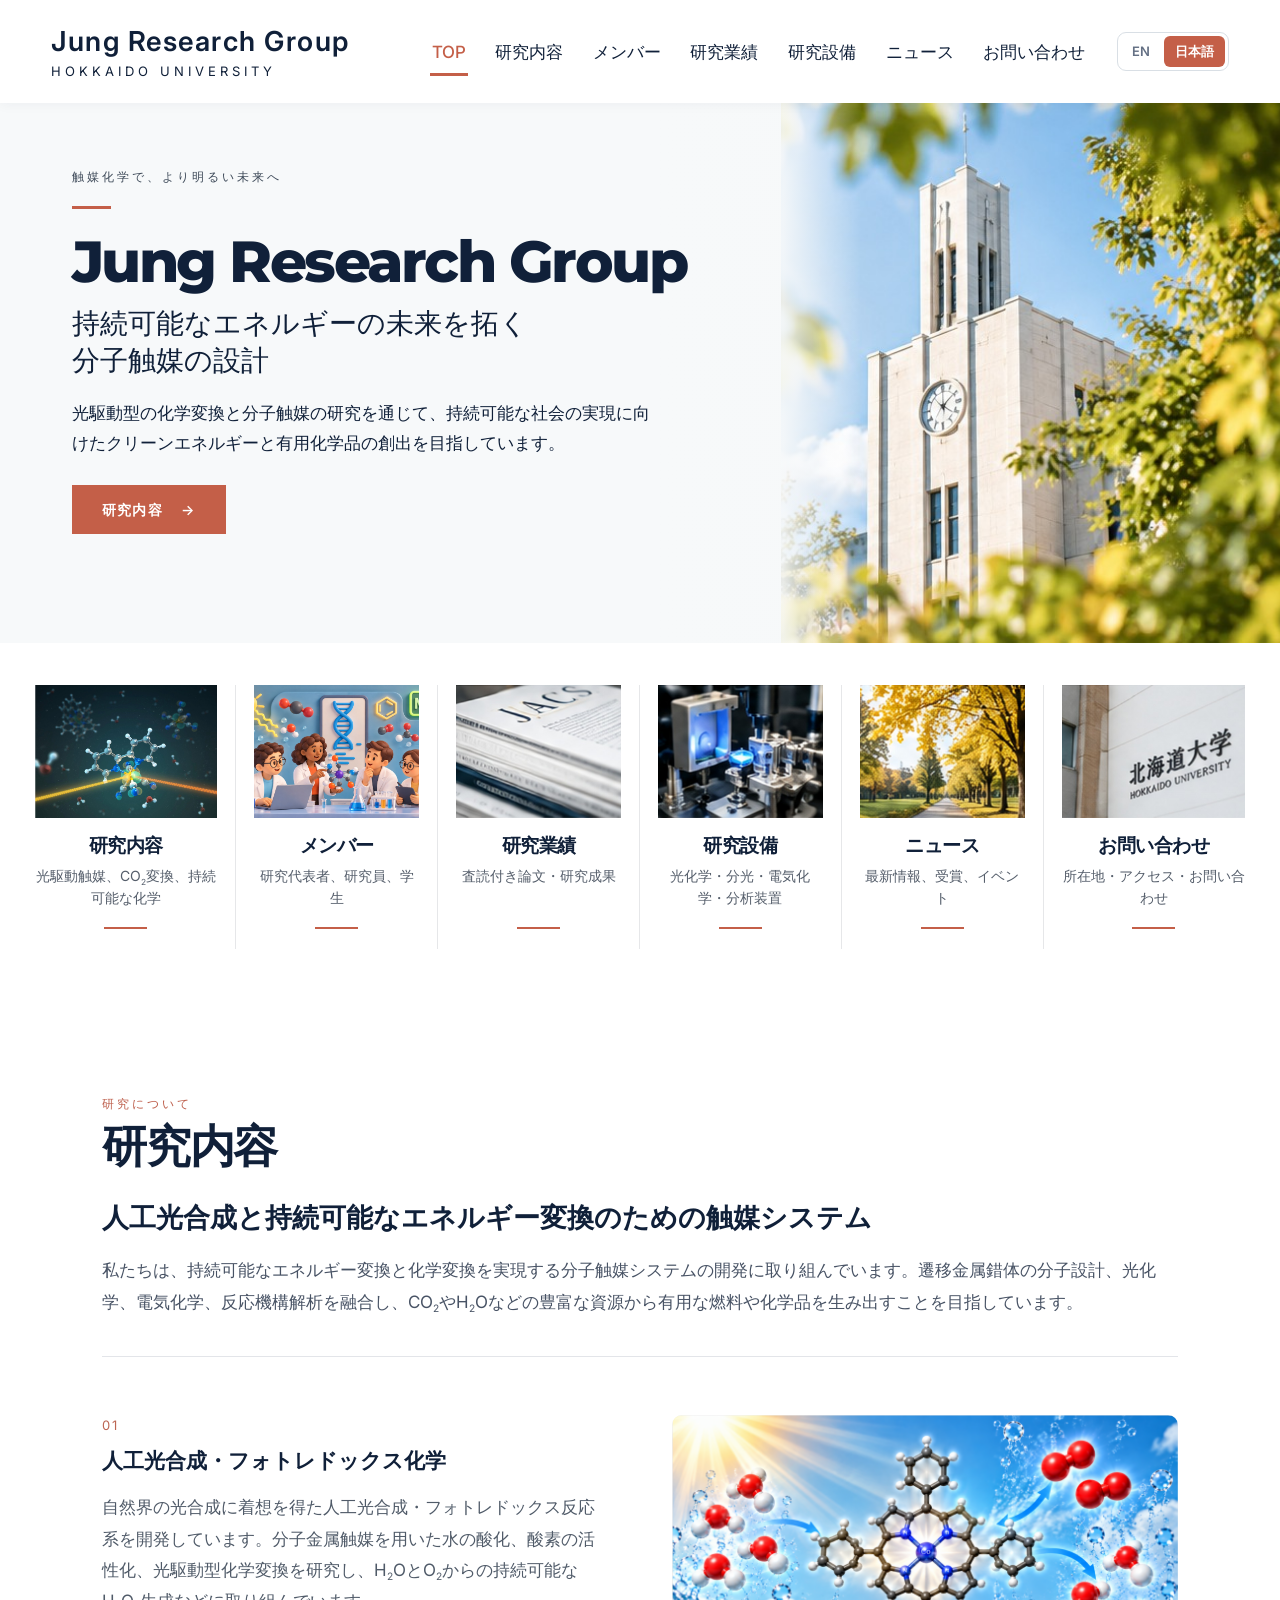
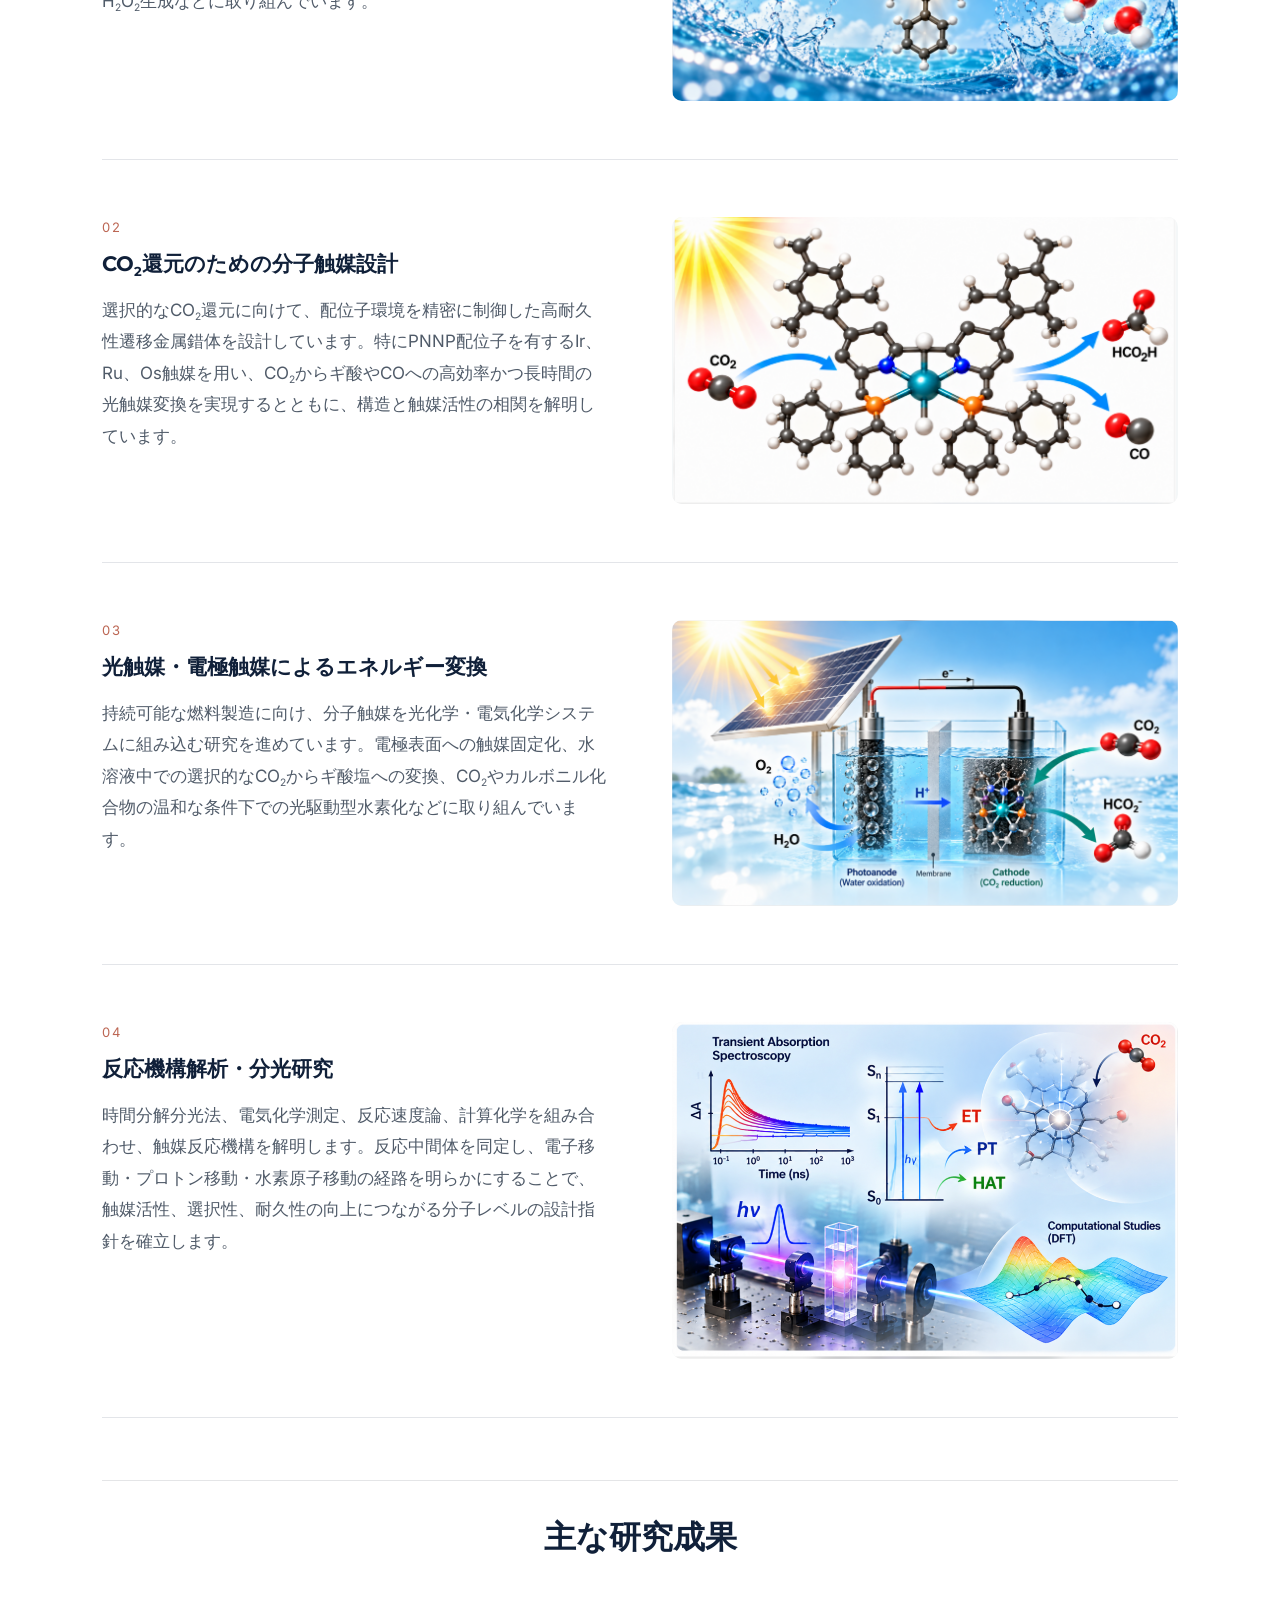
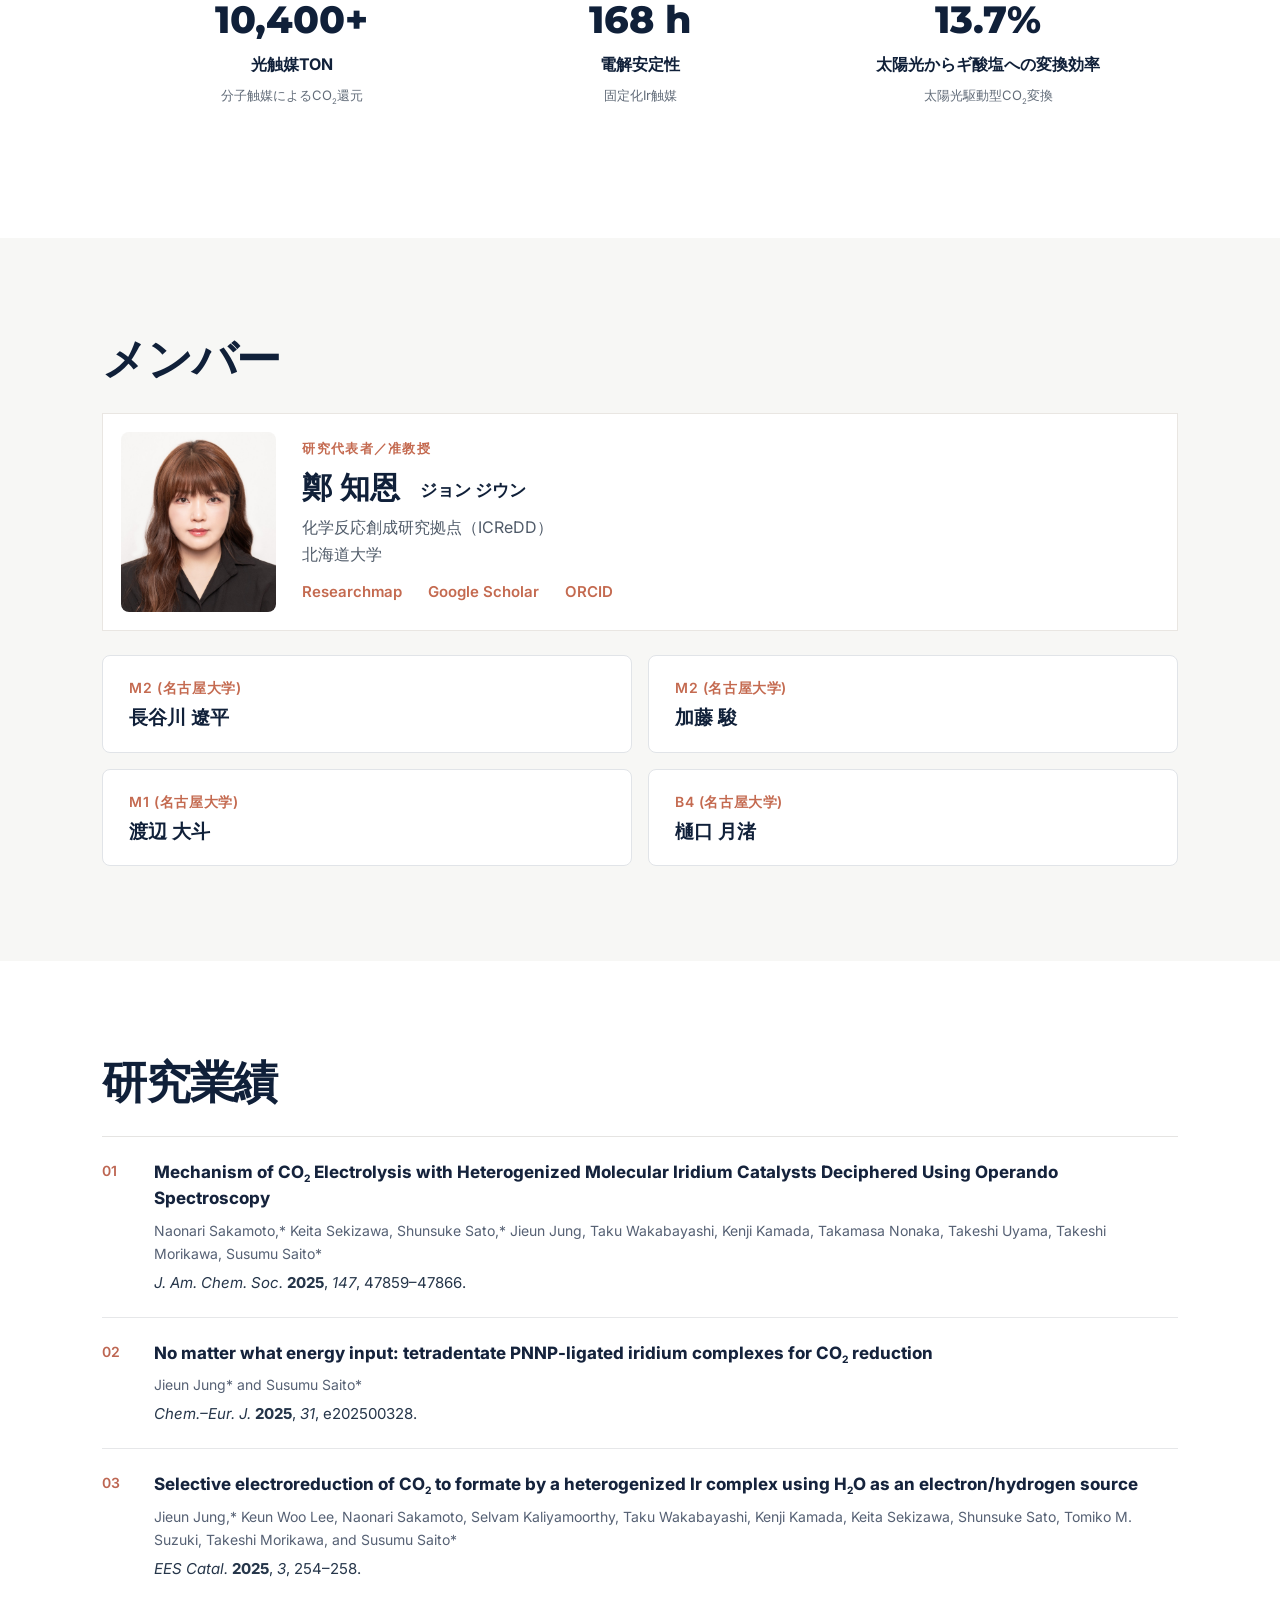
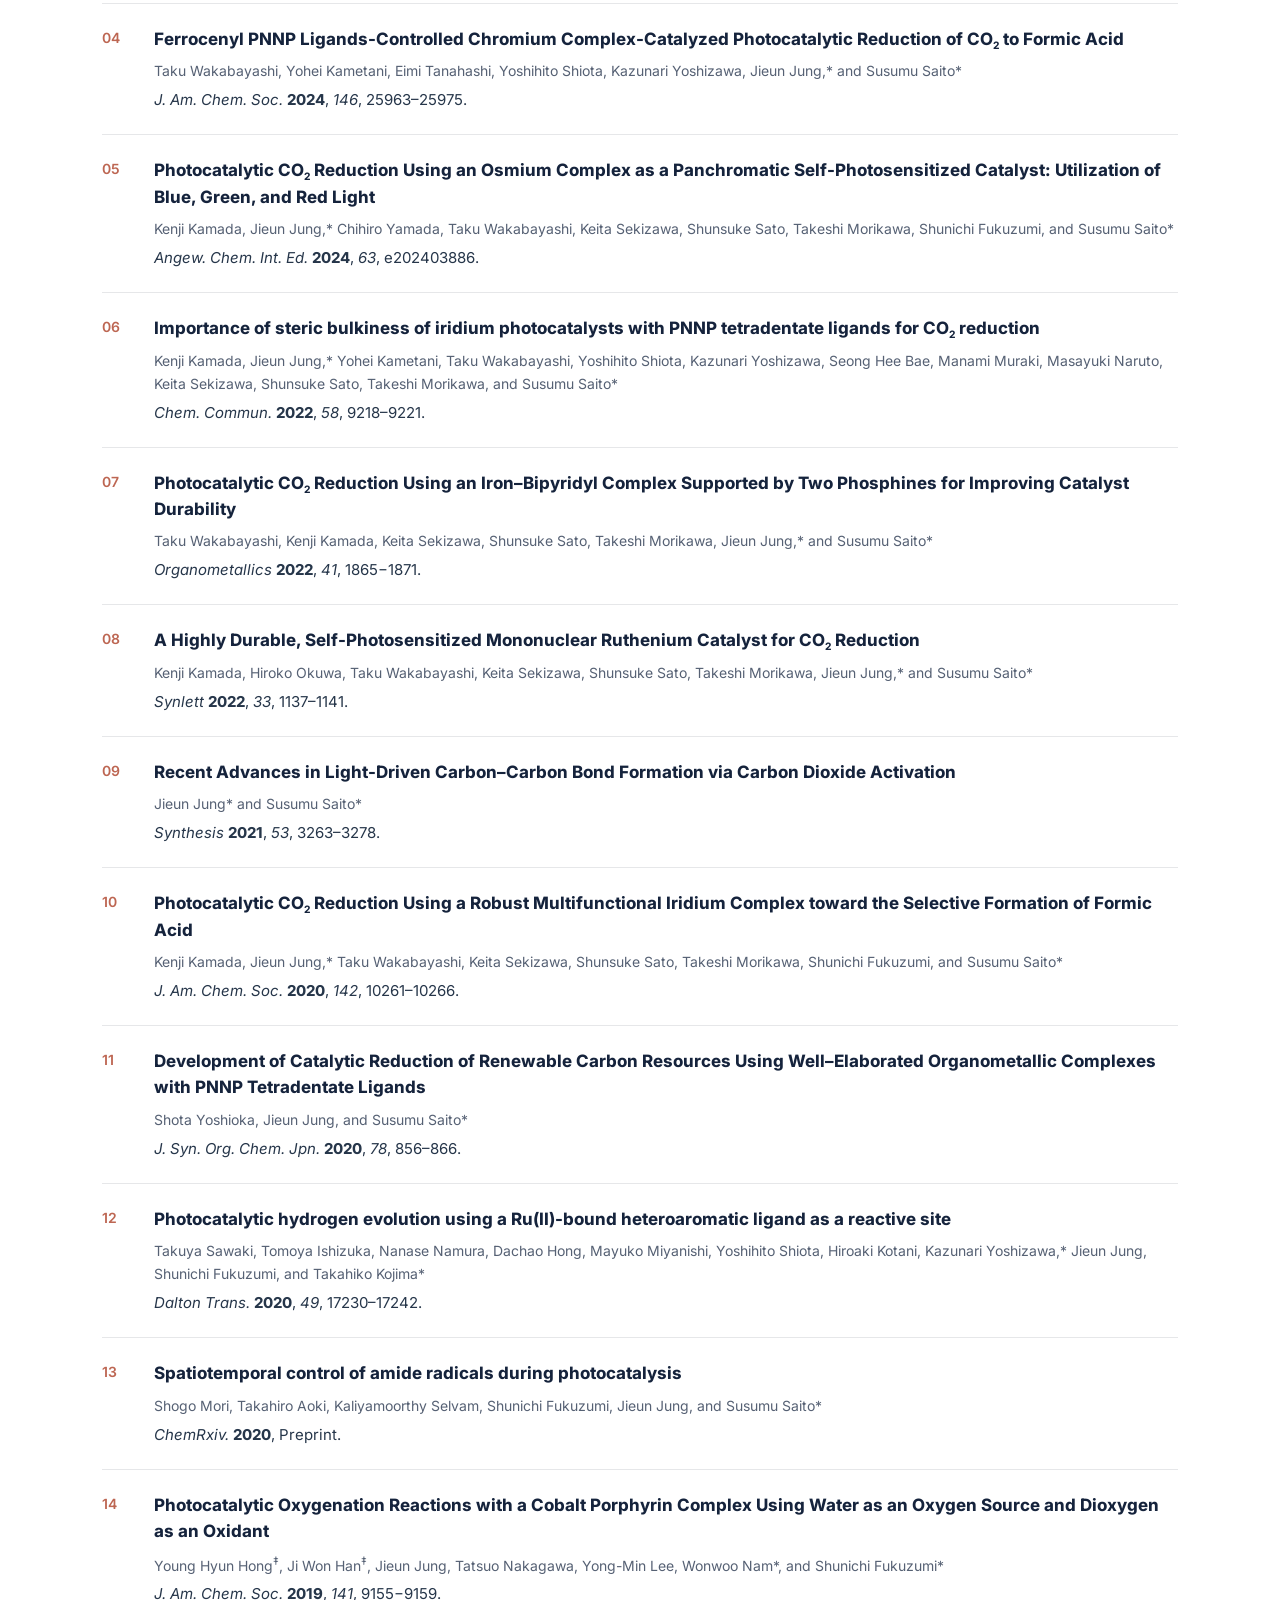
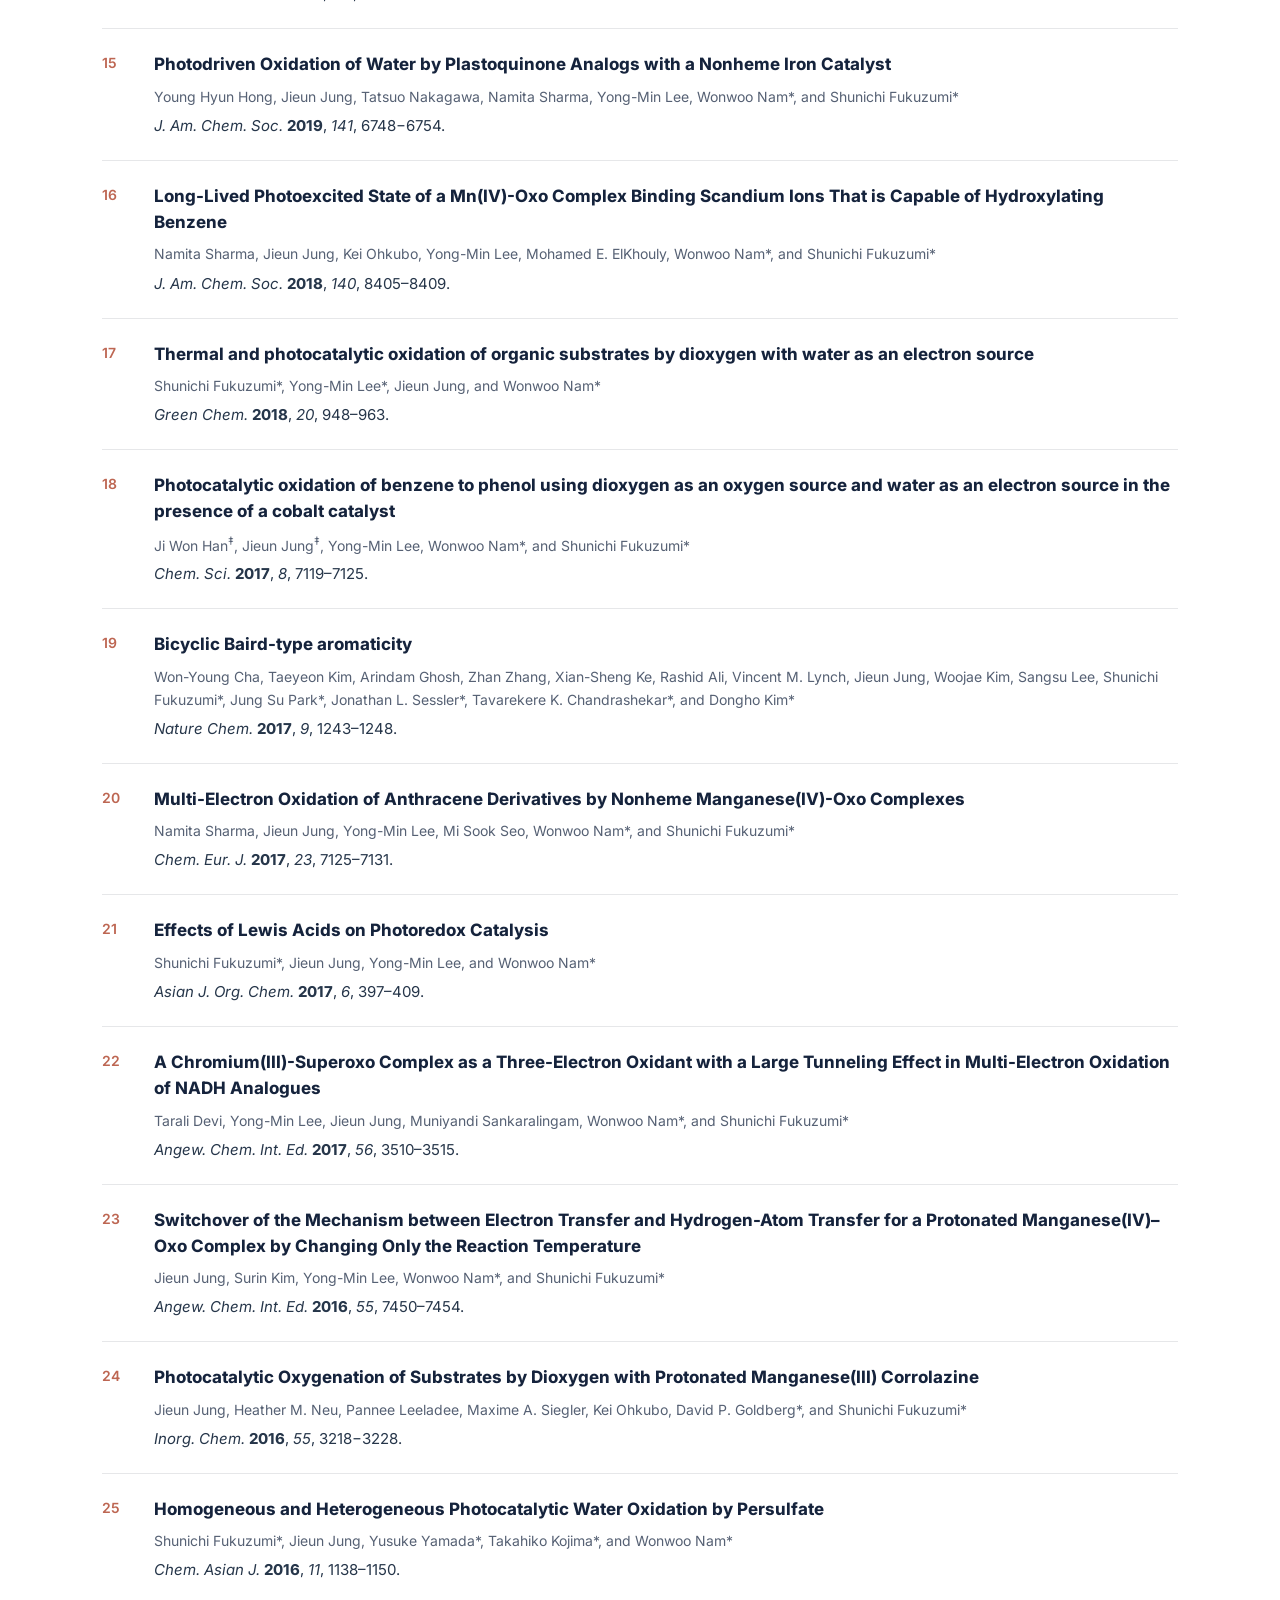
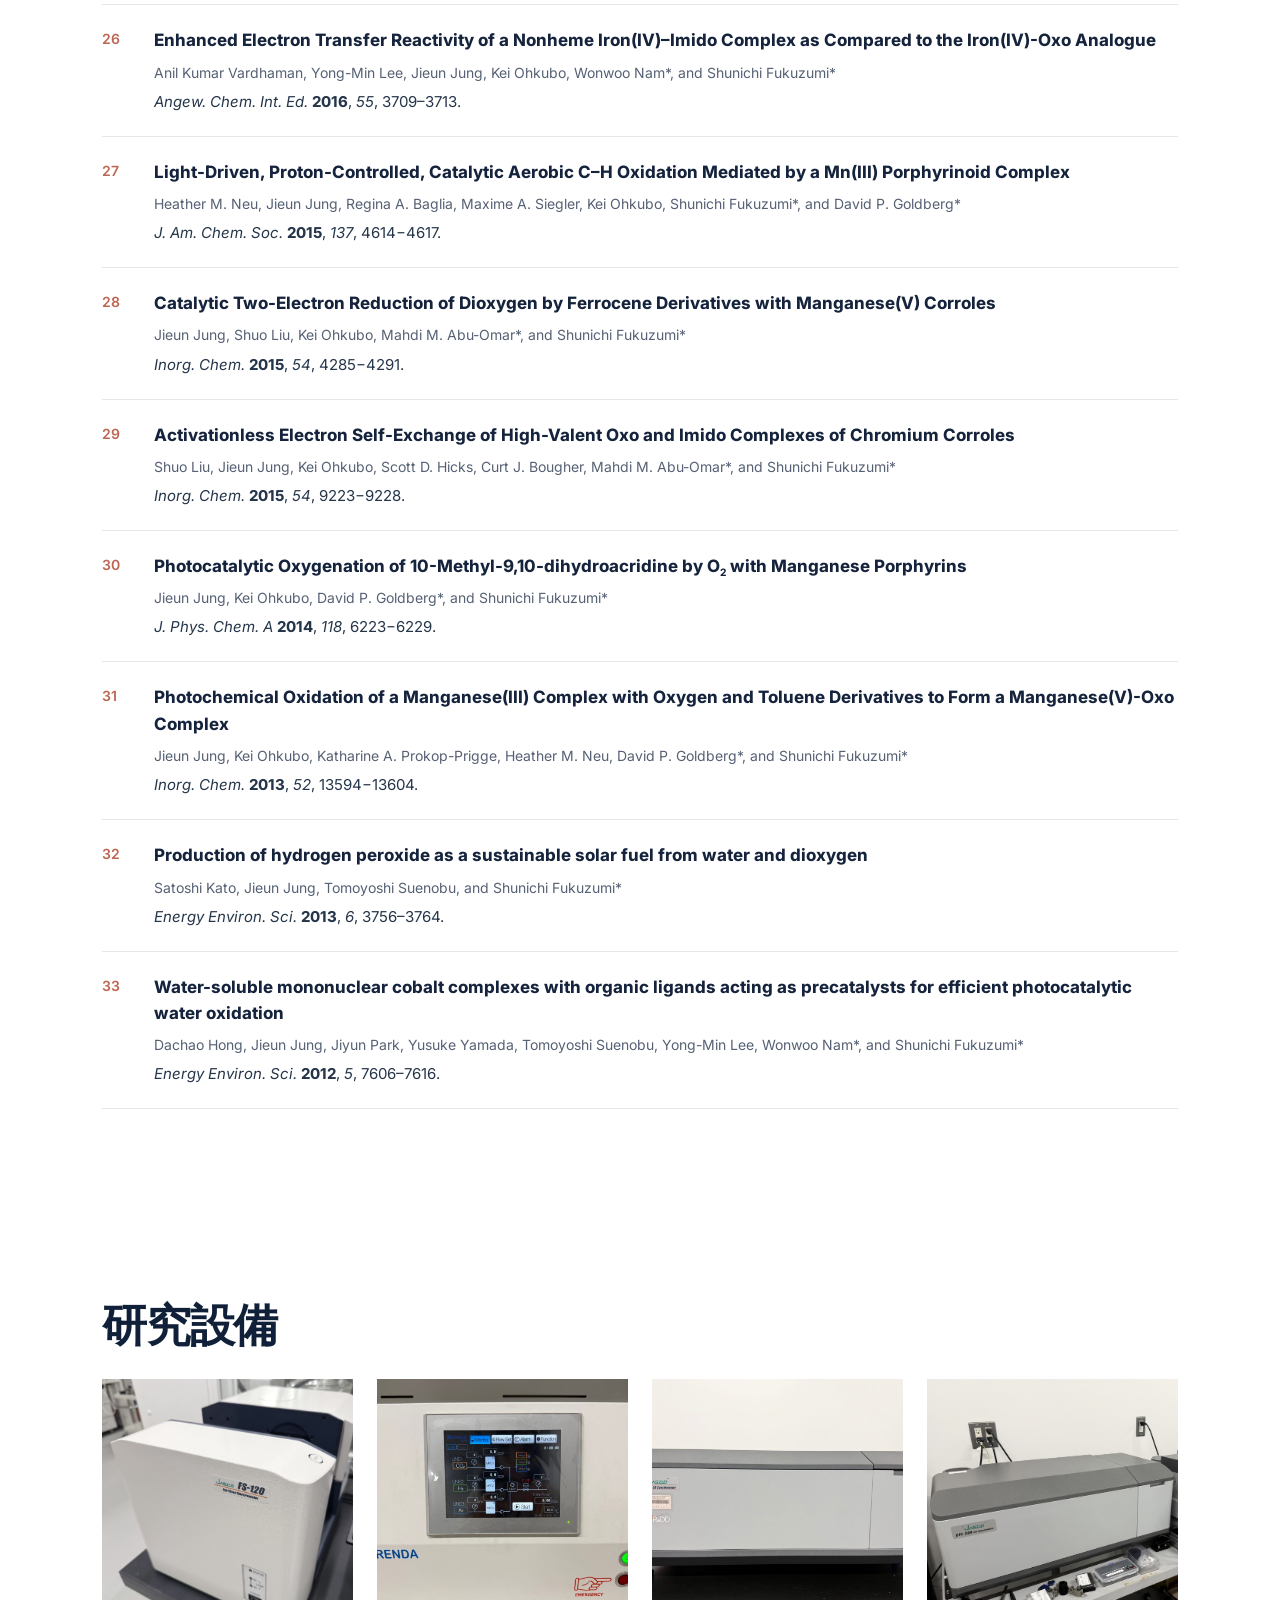
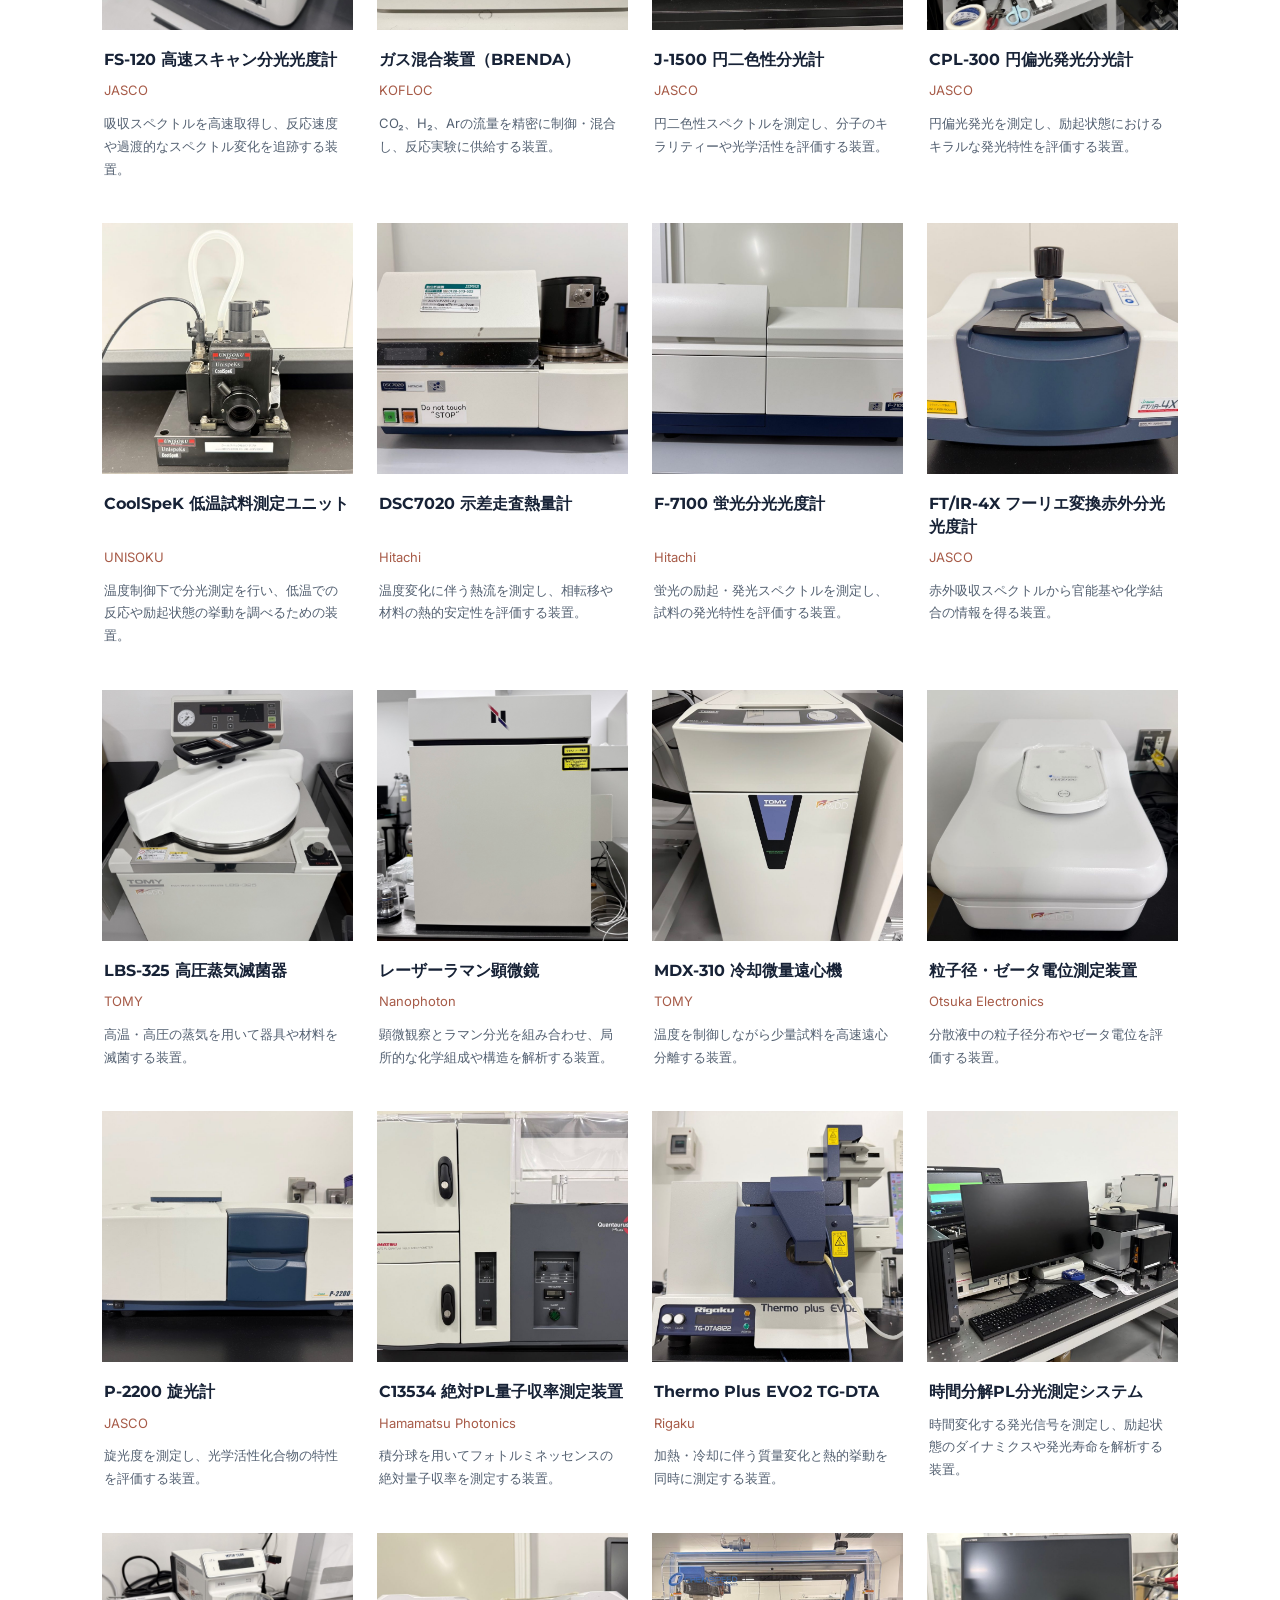
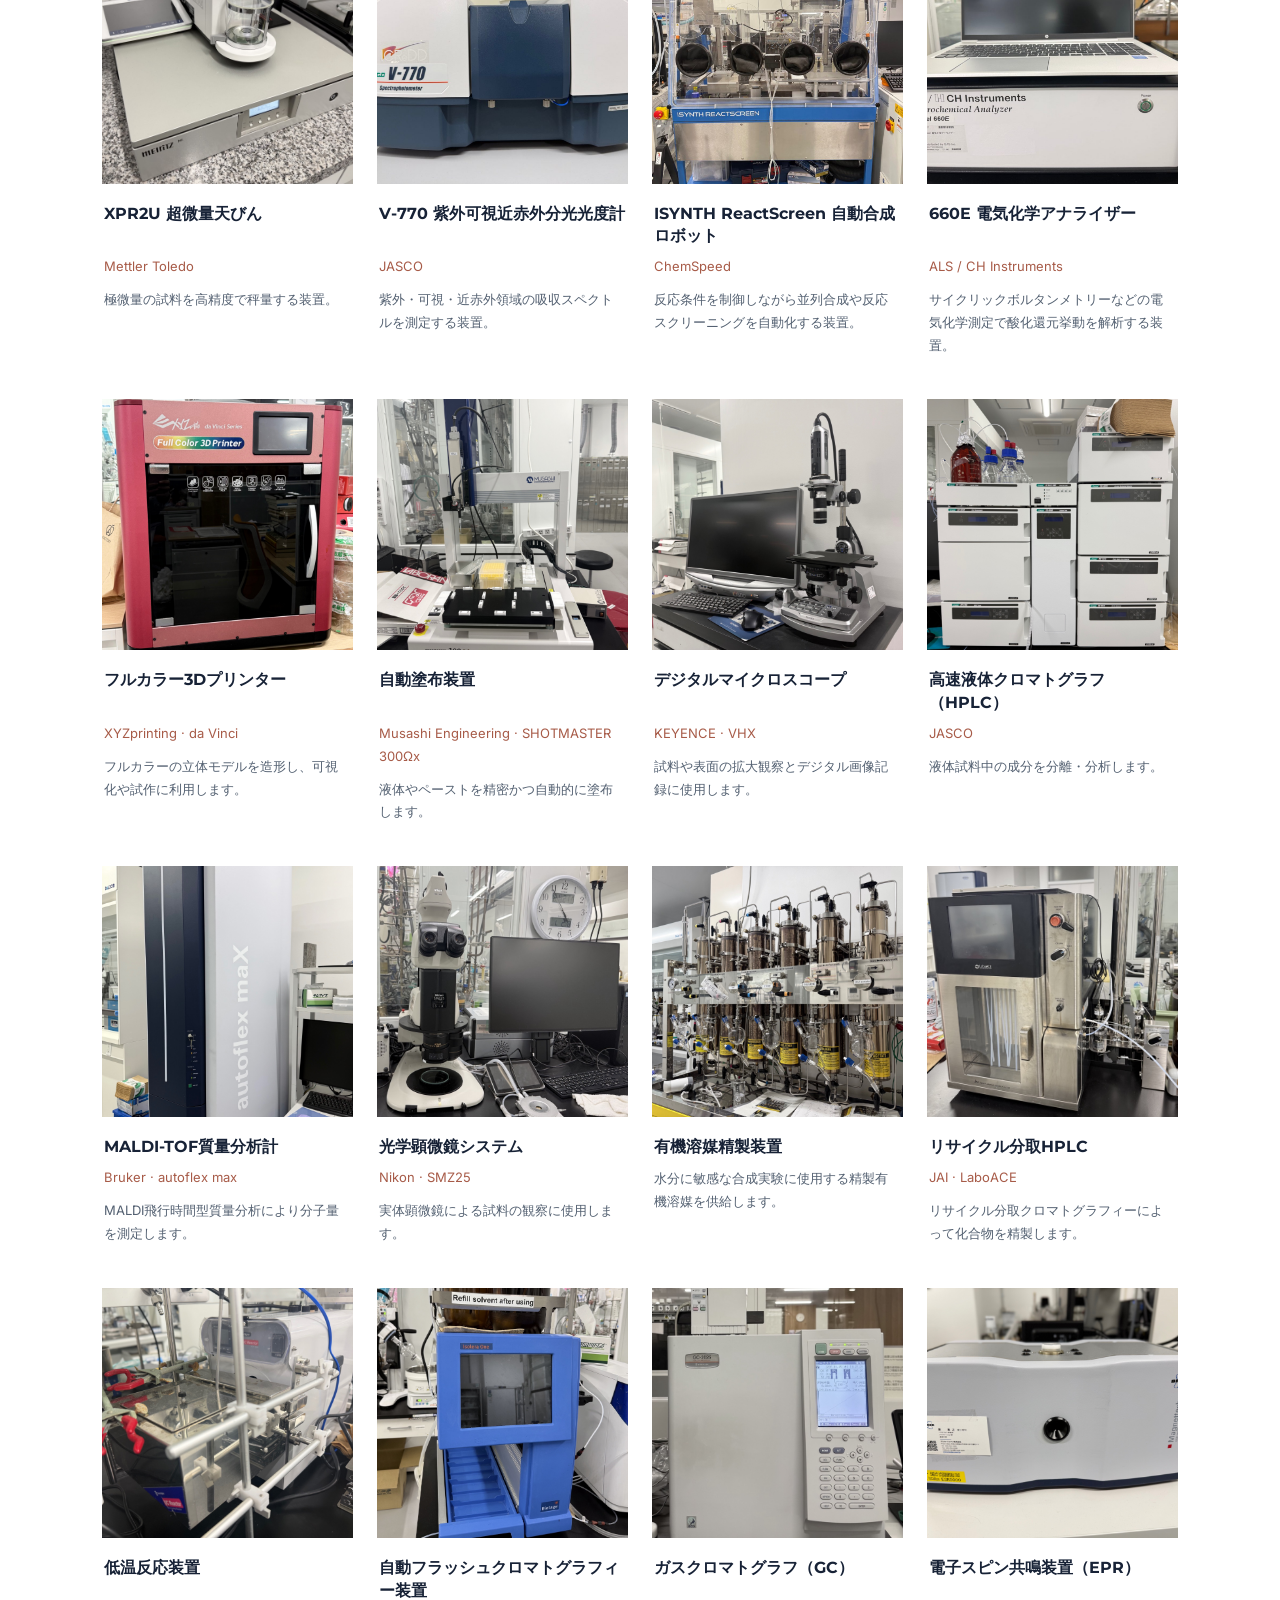
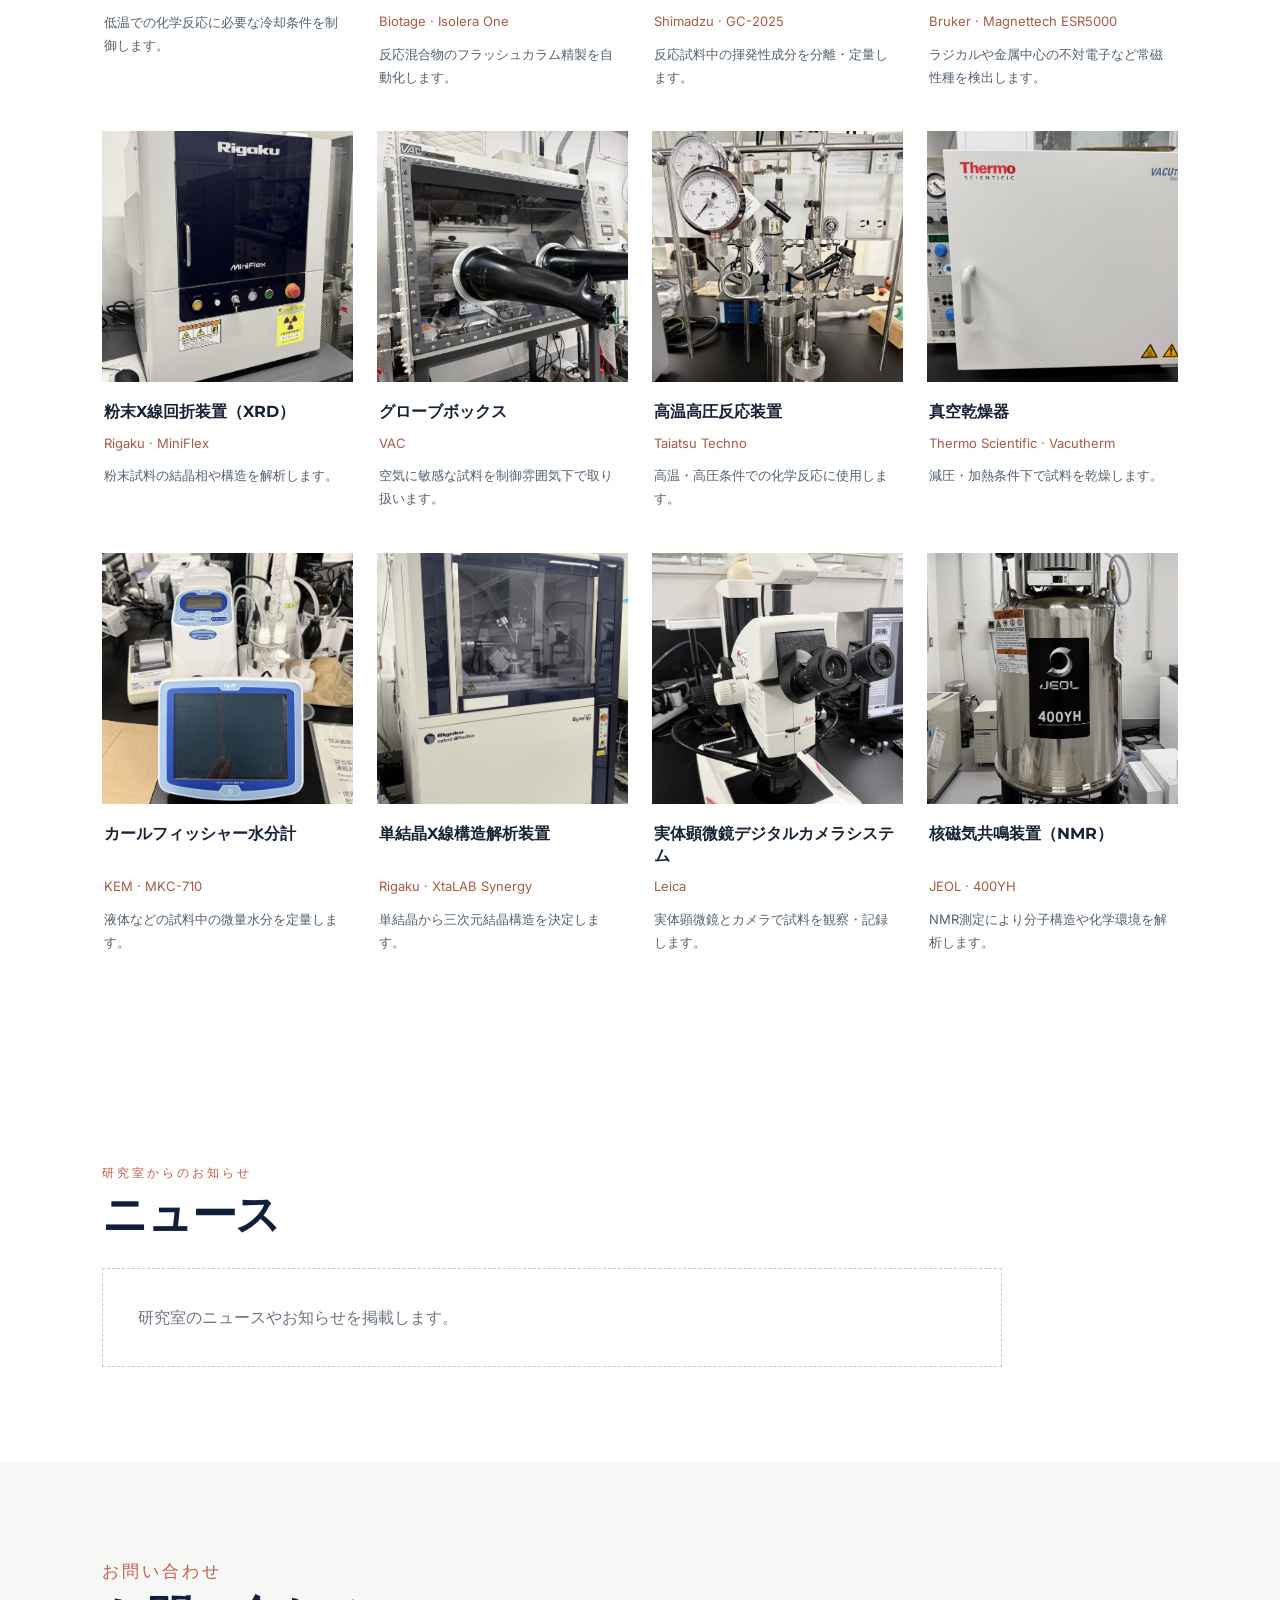
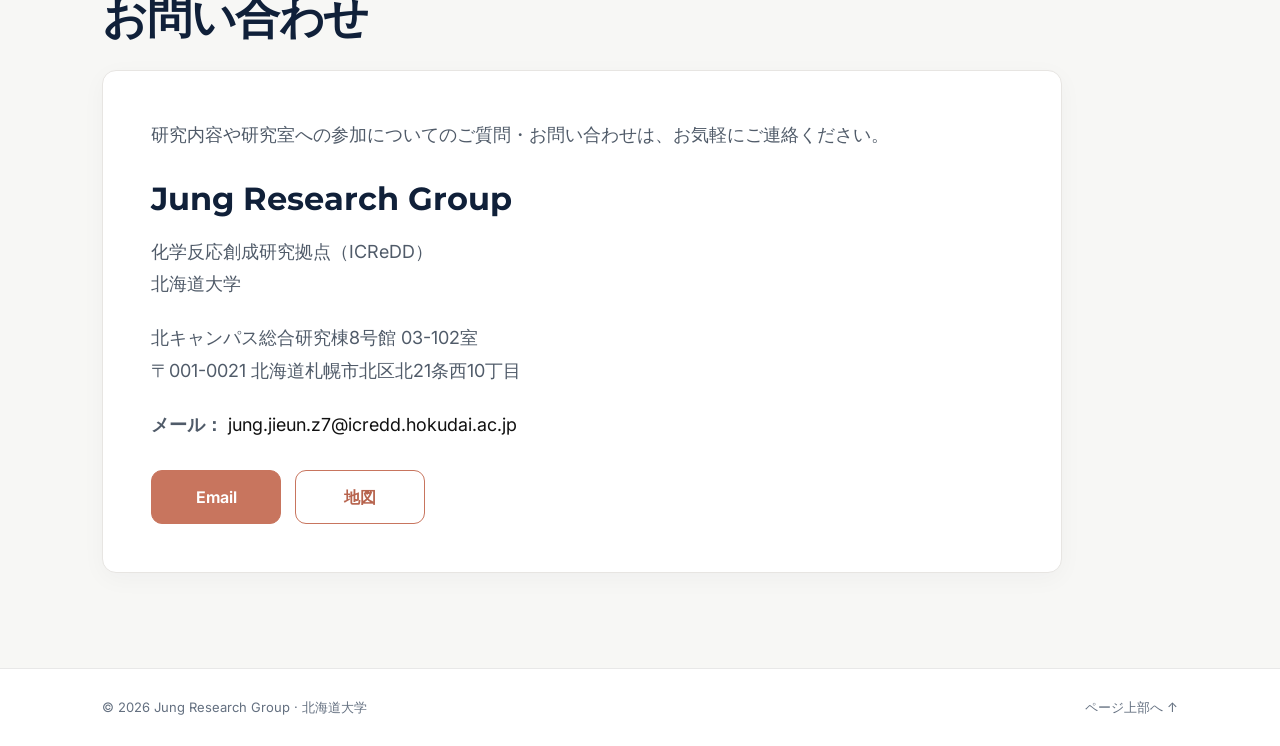
==== commit 6232e97c: "Add files via upload" ====
--- a/index-ja.html
+++ b/index-ja.html
@@ -115,7 +115,7 @@
 <article class="publication-entry"><span class="publication-number">33</span><div class="publication-body"><p class="pub-title"><a class="publication-title-link" href="https://doi.org/10.1039/c2ee21185h" rel="noopener noreferrer" target="_blank">Water-soluble mononuclear cobalt complexes with organic ligands acting as precatalysts for efficient photocatalytic water oxidation</a></p><p class="pub-authors">Dachao Hong, Jieun Jung, Jiyun Park, Yusuke Yamada, Tomoyoshi Suenobu, Yong-Min Lee, Wonwoo Nam*, and Shunichi Fukuzumi*</p><p class="pub-citation"><em class="journal-name">Energy Environ. Sci.</em> <strong>2012</strong>, <em>5</em>, 7606–7616.</p></div></article>
 </div>
 </section>
-<section class="content-section facilities-section" id="facilities"><div class="section-heading"><h2>研究設備</h2></div><div class="facilities-grid"><article class="facility-card"><img alt="FS-120 Fast Scan Spectrometer" class="fs120-photo" loading="lazy" src="assets/fs120.jpg"/><div class="facility-copy"><h3>FS-120 高速スキャン分光光度計</h3><p class="facility-maker">JASCO</p><p>吸収スペクトルを高速取得し、反応速度や過渡的なスペクトル変化を追跡する装置。</p></div></article><article class="facility-card"><img alt="Gas Mixing System (BRENDA)" loading="lazy" src="assets/gas-mixer.jpg"/><div class="facility-copy"><h3>ガス混合装置（BRENDA）</h3><p class="facility-maker">KOFLOC</p><p>CO₂、H₂、Arの流量を精密に制御・混合し、反応実験に供給する装置。</p></div></article><article class="facility-card"><img alt="J-1500 Circular Dichroism Spectrometer" loading="lazy" src="assets/cd.jpg"/><div class="facility-copy"><h3>J-1500 円二色性分光計</h3><p class="facility-maker">JASCO</p><p>円二色性スペクトルを測定し、分子のキラリティーや光学活性を評価する装置。</p></div></article><article class="facility-card"><img alt="CPL-300 Circularly Polarized Luminescence Spectrometer" loading="lazy" src="assets/cpl.jpg"/><div class="facility-copy"><h3>CPL-300 円偏光発光分光計</h3><p class="facility-maker">JASCO</p><p>円偏光発光を測定し、励起状態におけるキラルな発光特性を評価する装置。</p></div></article><article class="facility-card"><img alt="CoolSpeK Low-Temperature Sample Unit" loading="lazy" src="assets/coolspek.jpg"/><div class="facility-copy"><h3>CoolSpeK 低温試料測定ユニット</h3><p class="facility-maker">UNISOKU</p><p>温度制御下で分光測定を行い、低温での反応や励起状態の挙動を調べるための装置。</p></div></article><article class="facility-card"><img alt="DSC7020 Differential Scanning Calorimeter" loading="lazy" src="assets/dsc.jpg"/><div class="facility-copy"><h3>DSC7020 示差走査熱量計</h3><p class="facility-maker">Hitachi</p><p>温度変化に伴う熱流を測定し、相転移や材料の熱的安定性を評価する装置。</p></div></article><article class="facility-card"><img alt="F-7100 Fluorescence Spectrophotometer" loading="lazy" src="assets/fluorometer.jpg"/><div class="facility-copy"><h3>F-7100 蛍光分光光度計</h3><p class="facility-maker">Hitachi</p><p>蛍光の励起・発光スペクトルを測定し、試料の発光特性を評価する装置。</p></div></article><article class="facility-card"><img alt="FT/IR-4X FT-IR Spectrometer" loading="lazy" src="assets/ftir.jpg"/><div class="facility-copy"><h3>FT/IR-4X フーリエ変換赤外分光光度計</h3><p class="facility-maker">JASCO</p><p>赤外吸収スペクトルから官能基や化学結合の情報を得る装置。</p></div></article><article class="facility-card"><img alt="LBS-325 High-Pressure Steam Sterilizer" loading="lazy" src="assets/autoclave.jpg"/><div class="facility-copy"><h3>LBS-325 高圧蒸気滅菌器</h3><p class="facility-maker">TOMY</p><p>高温・高圧の蒸気を用いて器具や材料を滅菌する装置。</p></div></article><article class="facility-card"><img alt="Laser Raman Microscope" loading="lazy" src="assets/raman.jpg"/><div class="facility-copy"><h3>レーザーラマン顕微鏡</h3><p class="facility-maker">Nanophoton</p><p>顕微観察とラマン分光を組み合わせ、局所的な化学組成や構造を解析する装置。</p></div></article><article class="facility-card"><img alt="MDX-310 Refrigerated Microcentrifuge" loading="lazy" src="assets/centrifuge.jpg"/><div class="facility-copy"><h3>MDX-310 冷却微量遠心機</h3><p class="facility-maker">TOMY</p><p>温度を制御しながら少量試料を高速遠心分離する装置。</p></div></article><article class="facility-card"><img alt="Particle Size and Zeta Potential Analyzer" loading="lazy" src="assets/particle.jpg"/><div class="facility-copy"><h3>粒子径・ゼータ電位測定装置</h3><p class="facility-maker">Otsuka Electronics</p><p>分散液中の粒子径分布やゼータ電位を評価する装置。</p></div></article><article class="facility-card"><img alt="P-2200 Polarimeter" loading="lazy" src="assets/polarimeter.jpg"/><div class="facility-copy"><h3>P-2200 旋光計</h3><p class="facility-maker">JASCO</p><p>旋光度を測定し、光学活性化合物の特性を評価する装置。</p></div></article><article class="facility-card"><img alt="C13534 Absolute PL Quantum Yield Spectrometer" loading="lazy" src="assets/quantum-yield.jpg"/><div class="facility-copy"><h3>C13534 絶対PL量子収率測定装置</h3><p class="facility-maker">Hamamatsu Photonics</p><p>積分球を用いてフォトルミネッセンスの絶対量子収率を測定する装置。</p></div></article><article class="facility-card"><img alt="Thermo Plus EVO2 TG-DTA" loading="lazy" src="assets/tgdta.jpg"/><div class="facility-copy"><h3>Thermo Plus EVO2 TG-DTA</h3><p class="facility-maker">Rigaku</p><p>加熱・冷却に伴う質量変化と熱的挙動を同時に測定する装置。</p></div></article><article class="facility-card"><img alt="Time-Resolved PL Spectrometer" loading="lazy" src="assets/trpl.jpg"/><div class="facility-copy"><h3>時間分解PL分光測定システム</h3><p>時間変化する発光信号を測定し、励起状態のダイナミクスや発光寿命を解析する装置。</p></div></article><article class="facility-card"><img alt="XPR2U Ultra-Microbalance" loading="lazy" src="assets/microbalance.jpg"/><div class="facility-copy"><h3>XPR2U 超微量天びん</h3><p class="facility-maker">Mettler Toledo</p><p>極微量の試料を高精度で秤量する装置。</p></div></article><article class="facility-card"><img alt="V-770 UV–Vis–NIR Spectrophotometer" loading="lazy" src="assets/uvvis.jpg"/><div class="facility-copy"><h3>V-770 紫外可視近赤外分光光度計</h3><p class="facility-maker">JASCO</p><p>紫外・可視・近赤外領域の吸収スペクトルを測定する装置。</p></div></article><article class="facility-card"><img alt="ISYNTH ReactScreen Automated Synthesis Robot" loading="lazy" src="assets/robot.jpg"/><div class="facility-copy"><h3>ISYNTH ReactScreen 自動合成ロボット</h3><p class="facility-maker">ChemSpeed</p><p>反応条件を制御しながら並列合成や反応スクリーニングを自動化する装置。</p></div></article><article class="facility-card"><img alt="660E Electrochemical Analyzer" loading="lazy" src="assets/cv.jpg"/><div class="facility-copy"><h3>660E 電気化学アナライザー</h3><p class="facility-maker">ALS / CH Instruments</p><p>サイクリックボルタンメトリーなどの電気化学測定で酸化還元挙動を解析する装置。</p></div></article><article class="facility-card"><img alt="フルカラー3Dプリンター" loading="lazy" src="assets/facility-new-01.jpg"/><div class="facility-copy"><h3>フルカラー3Dプリンター</h3><p class="facility-maker">XYZprinting · da Vinci</p><p>フルカラーの立体モデルを造形し、可視化や試作に利用します。</p></div></article><article class="facility-card"><img alt="自動塗布装置" loading="lazy" src="assets/facility-new-02.jpg"/><div class="facility-copy"><h3>自動塗布装置</h3><p class="facility-maker">Musashi Engineering · SHOTMASTER 300Ωx</p><p>液体やペーストを精密かつ自動的に塗布します。</p></div></article><article class="facility-card"><img alt="デジタルマイクロスコープ" loading="lazy" src="assets/facility-new-03.jpg"/><div class="facility-copy"><h3>デジタルマイクロスコープ</h3><p class="facility-maker">KEYENCE · VHX</p><p>試料や表面の拡大観察とデジタル画像記録に使用します。</p></div></article><article class="facility-card"><img alt="高速液体クロマトグラフ（HPLC）" loading="lazy" src="assets/facility-new-04.jpg"/><div class="facility-copy"><h3>高速液体クロマトグラフ（HPLC）</h3><p class="facility-maker">JASCO</p><p>液体試料中の成分を分離・分析します。</p></div></article><article class="facility-card"><img alt="MALDI-TOF質量分析計" loading="lazy" src="assets/facility-new-05.jpg"/><div class="facility-copy"><h3>MALDI-TOF質量分析計</h3><p class="facility-maker">Bruker · autoflex max</p><p>MALDI飛行時間型質量分析により分子量を測定します。</p></div></article><article class="facility-card"><img alt="光学顕微鏡システム" loading="lazy" src="assets/facility-new-06.jpg"/><div class="facility-copy"><h3>光学顕微鏡システム</h3><p class="facility-maker">Nikon · SMZ25</p><p>実体顕微鏡による試料の観察に使用します。</p></div></article><article class="facility-card"><img alt="有機溶媒精製装置" loading="lazy" src="assets/facility-new-07.jpg"/><div class="facility-copy"><h3>有機溶媒精製装置</h3><p>水分に敏感な合成実験に使用する精製有機溶媒を供給します。</p></div></article><article class="facility-card"><img alt="リサイクル分取HPLC" loading="lazy" src="assets/facility-new-08.jpg"/><div class="facility-copy"><h3>リサイクル分取HPLC</h3><p class="facility-maker">JAI · LaboACE</p><p>リサイクル分取クロマトグラフィーによって化合物を精製します。</p></div></article><article class="facility-card"><img alt="低温反応装置" loading="lazy" src="assets/facility-new-09.jpg"/><div class="facility-copy"><h3>低温反応装置</h3><p>低温での化学反応に必要な冷却条件を制御します。</p></div></article><article class="facility-card"><img alt="自動フラッシュクロマトグラフィー装置" loading="lazy" src="assets/facility-new-10.jpg"/><div class="facility-copy"><h3>自動フラッシュクロマトグラフィー装置</h3><p class="facility-maker">Biotage · Isolera One</p><p>反応混合物のフラッシュカラム精製を自動化します。</p></div></article><article class="facility-card"><img alt="ガスクロマトグラフ（GC）" loading="lazy" src="assets/facility-new-11.jpg"/><div class="facility-copy"><h3>ガスクロマトグラフ（GC）</h3><p class="facility-maker">Shimadzu · GC-2025</p><p>反応試料中の揮発性成分を分離・定量します。</p></div></article><article class="facility-card"><img alt="電子スピン共鳴装置（EPR）" loading="lazy" src="assets/facility-new-12.jpg"/><div class="facility-copy"><h3>電子スピン共鳴装置（EPR）</h3><p class="facility-maker">Bruker · Magnettech ESR5000</p><p>ラジカルや金属中心の不対電子など常磁性種を検出します。</p></div></article><article class="facility-card"><img alt="粉末X線回折装置（XRD）" loading="lazy" src="assets/facility-new-13.jpg"/><div class="facility-copy"><h3>粉末X線回折装置（XRD）</h3><p class="facility-maker">Rigaku · MiniFlex</p><p>粉末試料の結晶相や構造を解析します。</p></div></article><article class="facility-card"><img alt="グローブボックス" loading="lazy" src="assets/facility-new-14.jpg"/><div class="facility-copy"><h3>グローブボックス</h3><p class="facility-maker">VAC</p><p>空気に敏感な試料を制御雰囲気下で取り扱います。</p></div></article><article class="facility-card"><img alt="高温高圧反応装置" loading="lazy" src="assets/facility-new-15.jpg"/><div class="facility-copy"><h3>高温高圧反応装置</h3><p class="facility-maker">Taiatsu Techno</p><p>高温・高圧条件での化学反応に使用します。</p></div></article><article class="facility-card"><img alt="真空乾燥器" loading="lazy" src="assets/facility-new-16.jpg"/><div class="facility-copy"><h3>真空乾燥器</h3><p class="facility-maker">Thermo Scientific · Vacutherm</p><p>減圧・加熱条件下で試料を乾燥します。</p></div></article><article class="facility-card"><img alt="カールフィッシャー水分計" loading="lazy" src="assets/facility-new-17.jpg"/><div class="facility-copy"><h3>カールフィッシャー水分計</h3><p class="facility-maker">KEM · MKC-710</p><p>液体などの試料中の微量水分を定量します。</p></div></article><article class="facility-card"><img alt="単結晶X線構造解析装置" loading="lazy" src="assets/facility-new-18.jpg"/><div class="facility-copy"><h3>単結晶X線構造解析装置</h3><p class="facility-maker">Rigaku · XtaLAB Synergy</p><p>単結晶から三次元結晶構造を決定します。</p></div></article><article class="facility-card"><img alt="実体顕微鏡デジタルカメラシステム" loading="lazy" src="assets/facility-new-19.jpg"/><div class="facility-copy"><h3>実体顕微鏡デジタルカメラシステム</h3><p class="facility-maker">Leica</p><p>実体顕微鏡とカメラで試料を観察・記録します。</p></div></article><article class="facility-card"><img alt="核磁気共鳴装置（NMR）" loading="lazy" src="assets/facility-new-20.jpg"/><div class="facility-copy"><h3>核磁気共鳴装置（NMR）</h3><p class="facility-maker">JEOL · 400YH</p><p>NMR測定により分子構造や化学環境を解析します。</p></div></article></div></section><section class="content-section" id="news">
+<section class="content-section facilities-section" id="facilities"><div class="section-heading"><h2>研究設備</h2></div><div class="facilities-grid"><article class="facility-card"><img alt="FS-120 Fast Scan Spectrometer" class="fs120-photo" loading="lazy" src="assets/fs120.jpg"/><div class="facility-copy"><h3>FS-120 高速スキャン分光光度計</h3><p class="facility-maker">JASCO</p><p>吸収スペクトルを高速取得し、反応速度や過渡的なスペクトル変化を追跡する装置。</p></div></article><article class="facility-card"><img alt="Gas Mixing System (BRENDA)" loading="lazy" src="assets/gas-mixer.jpg"/><div class="facility-copy"><h3>ガス混合装置（BRENDA）</h3><p class="facility-maker">KOFLOC</p><p>CO₂、H₂、Arの流量を精密に制御・混合し、反応実験に供給する装置。</p></div></article><article class="facility-card"><img alt="J-1500 Circular Dichroism Spectrometer" loading="lazy" src="assets/cd.jpg"/><div class="facility-copy"><h3>J-1500 円二色性分光計</h3><p class="facility-maker">JASCO</p><p>円二色性スペクトルを測定し、分子のキラリティーや光学活性を評価する装置。</p></div></article><article class="facility-card"><img alt="CPL-300 Circularly Polarized Luminescence Spectrometer" loading="lazy" src="assets/cpl.jpg"/><div class="facility-copy"><h3>CPL-300 円偏光発光分光計</h3><p class="facility-maker">JASCO</p><p>円偏光発光を測定し、励起状態におけるキラルな発光特性を評価する装置。</p></div></article><article class="facility-card"><img alt="CoolSpeK Low-Temperature Sample Unit" loading="lazy" src="assets/coolspek.jpg"/><div class="facility-copy"><h3>CoolSpeK 低温試料測定ユニット</h3><p class="facility-maker">UNISOKU</p><p>温度制御下で分光測定を行い、低温での反応や励起状態の挙動を調べるための装置。</p></div></article><article class="facility-card"><img alt="DSC7020 Differential Scanning Calorimeter" loading="lazy" src="assets/dsc.jpg"/><div class="facility-copy"><h3>DSC7020 示差走査熱量計</h3><p class="facility-maker">Hitachi</p><p>温度変化に伴う熱流を測定し、相転移や材料の熱的安定性を評価する装置。</p></div></article><article class="facility-card"><img alt="F-7100 Fluorescence Spectrophotometer" loading="lazy" src="assets/fluorometer.jpg"/><div class="facility-copy"><h3>F-7100 蛍光分光光度計</h3><p class="facility-maker">Hitachi</p><p>蛍光の励起・発光スペクトルを測定し、試料の発光特性を評価する装置。</p></div></article><article class="facility-card"><img alt="FT/IR-4X FT-IR Spectrometer" loading="lazy" src="assets/ftir.jpg"/><div class="facility-copy"><h3>FT/IR-4X フーリエ変換赤外分光光度計</h3><p class="facility-maker">JASCO</p><p>赤外吸収スペクトルから官能基や化学結合の情報を得る装置。</p></div></article><article class="facility-card"><img alt="LBS-325 High-Pressure Steam Sterilizer" loading="lazy" src="assets/autoclave.jpg?v=20261105b"/><div class="facility-copy"><h3>LBS-325 高圧蒸気滅菌器</h3><p class="facility-maker">TOMY</p><p>高温・高圧の蒸気を用いて器具や材料を滅菌する装置。</p></div></article><article class="facility-card"><img alt="Laser Raman Microscope" loading="lazy" src="assets/raman.jpg?v=20261105c"/><div class="facility-copy"><h3>レーザーラマン顕微鏡</h3><p class="facility-maker">Nanophoton</p><p>顕微観察とラマン分光を組み合わせ、局所的な化学組成や構造を解析する装置。</p></div></article><article class="facility-card"><img alt="MDX-310 Refrigerated Microcentrifuge" loading="lazy" src="assets/centrifuge.jpg"/><div class="facility-copy"><h3>MDX-310 冷却微量遠心機</h3><p class="facility-maker">TOMY</p><p>温度を制御しながら少量試料を高速遠心分離する装置。</p></div></article><article class="facility-card"><img alt="Particle Size and Zeta Potential Analyzer" loading="lazy" src="assets/particle.jpg"/><div class="facility-copy"><h3>粒子径・ゼータ電位測定装置</h3><p class="facility-maker">Otsuka Electronics</p><p>分散液中の粒子径分布やゼータ電位を評価する装置。</p></div></article><article class="facility-card"><img alt="P-2200 Polarimeter" loading="lazy" src="assets/polarimeter.jpg"/><div class="facility-copy"><h3>P-2200 旋光計</h3><p class="facility-maker">JASCO</p><p>旋光度を測定し、光学活性化合物の特性を評価する装置。</p></div></article><article class="facility-card"><img alt="C13534 Absolute PL Quantum Yield Spectrometer" loading="lazy" src="assets/quantum-yield.jpg"/><div class="facility-copy"><h3>C13534 絶対PL量子収率測定装置</h3><p class="facility-maker">Hamamatsu Photonics</p><p>積分球を用いてフォトルミネッセンスの絶対量子収率を測定する装置。</p></div></article><article class="facility-card"><img alt="Thermo Plus EVO2 TG-DTA" loading="lazy" src="assets/tgdta.jpg"/><div class="facility-copy"><h3>Thermo Plus EVO2 TG-DTA</h3><p class="facility-maker">Rigaku</p><p>加熱・冷却に伴う質量変化と熱的挙動を同時に測定する装置。</p></div></article><article class="facility-card"><img alt="Time-Resolved PL Spectrometer" loading="lazy" src="assets/trpl.jpg"/><div class="facility-copy"><h3>時間分解PL分光測定システム</h3><p>時間変化する発光信号を測定し、励起状態のダイナミクスや発光寿命を解析する装置。</p></div></article><article class="facility-card"><img alt="XPR2U Ultra-Microbalance" loading="lazy" src="assets/microbalance.jpg?v=20261105b"/><div class="facility-copy"><h3>XPR2U 超微量天びん</h3><p class="facility-maker">Mettler Toledo</p><p>極微量の試料を高精度で秤量する装置。</p></div></article><article class="facility-card"><img alt="V-770 UV–Vis–NIR Spectrophotometer" loading="lazy" src="assets/uvvis.jpg"/><div class="facility-copy"><h3>V-770 紫外可視近赤外分光光度計</h3><p class="facility-maker">JASCO</p><p>紫外・可視・近赤外領域の吸収スペクトルを測定する装置。</p></div></article><article class="facility-card"><img alt="ISYNTH ReactScreen Automated Synthesis Robot" loading="lazy" src="assets/robot.jpg"/><div class="facility-copy"><h3>ISYNTH ReactScreen 自動合成ロボット</h3><p class="facility-maker">ChemSpeed</p><p>反応条件を制御しながら並列合成や反応スクリーニングを自動化する装置。</p></div></article><article class="facility-card"><img alt="660E Electrochemical Analyzer" loading="lazy" src="assets/cv.jpg"/><div class="facility-copy"><h3>660E 電気化学アナライザー</h3><p class="facility-maker">ALS / CH Instruments</p><p>サイクリックボルタンメトリーなどの電気化学測定で酸化還元挙動を解析する装置。</p></div></article><article class="facility-card"><img alt="フルカラー3Dプリンター" loading="lazy" src="assets/facility-new-01.jpg"/><div class="facility-copy"><h3>フルカラー3Dプリンター</h3><p class="facility-maker">XYZprinting · da Vinci</p><p>フルカラーの立体モデルを造形し、可視化や試作に利用します。</p></div></article><article class="facility-card"><img alt="自動塗布装置" loading="lazy" src="assets/facility-new-02.jpg"/><div class="facility-copy"><h3>自動塗布装置</h3><p class="facility-maker">Musashi Engineering · SHOTMASTER 300Ωx</p><p>液体やペーストを精密かつ自動的に塗布します。</p></div></article><article class="facility-card"><img alt="デジタルマイクロスコープ" loading="lazy" src="assets/facility-new-03.jpg"/><div class="facility-copy"><h3>デジタルマイクロスコープ</h3><p class="facility-maker">KEYENCE · VHX</p><p>試料や表面の拡大観察とデジタル画像記録に使用します。</p></div></article><article class="facility-card"><img alt="高速液体クロマトグラフ（HPLC）" loading="lazy" src="assets/facility-new-04.jpg"/><div class="facility-copy"><h3>高速液体クロマトグラフ（HPLC）</h3><p class="facility-maker">JASCO</p><p>液体試料中の成分を分離・分析します。</p></div></article><article class="facility-card"><img alt="MALDI-TOF質量分析計" loading="lazy" src="assets/facility-new-05.jpg"/><div class="facility-copy"><h3>MALDI-TOF質量分析計</h3><p class="facility-maker">Bruker · autoflex max</p><p>MALDI飛行時間型質量分析により分子量を測定します。</p></div></article><article class="facility-card"><img alt="光学顕微鏡システム" loading="lazy" src="assets/facility-new-06.jpg?v=20261105b"/><div class="facility-copy"><h3>光学顕微鏡システム</h3><p class="facility-maker">Nikon · SMZ25</p><p>実体顕微鏡による試料の観察に使用します。</p></div></article><article class="facility-card"><img alt="有機溶媒精製装置" loading="lazy" src="assets/facility-new-07.jpg"/><div class="facility-copy"><h3>有機溶媒精製装置</h3><p>水分に敏感な合成実験に使用する精製有機溶媒を供給します。</p></div></article><article class="facility-card"><img alt="リサイクル分取HPLC" loading="lazy" src="assets/facility-new-08.jpg?v=20261105b"/><div class="facility-copy"><h3>リサイクル分取HPLC</h3><p class="facility-maker">JAI · LaboACE</p><p>リサイクル分取クロマトグラフィーによって化合物を精製します。</p></div></article><article class="facility-card"><img alt="低温反応装置" loading="lazy" src="assets/facility-new-09.jpg"/><div class="facility-copy"><h3>低温反応装置</h3><p>低温での化学反応に必要な冷却条件を制御します。</p></div></article><article class="facility-card"><img alt="自動フラッシュクロマトグラフィー装置" loading="lazy" src="assets/facility-new-10.jpg"/><div class="facility-copy"><h3>自動フラッシュクロマトグラフィー装置</h3><p class="facility-maker">Biotage · Isolera One</p><p>反応混合物のフラッシュカラム精製を自動化します。</p></div></article><article class="facility-card"><img alt="ガスクロマトグラフ（GC）" loading="lazy" src="assets/facility-new-11.jpg?v=20261105b"/><div class="facility-copy"><h3>ガスクロマトグラフ（GC）</h3><p class="facility-maker">Shimadzu · GC-2025</p><p>反応試料中の揮発性成分を分離・定量します。</p></div></article><article class="facility-card"><img alt="電子スピン共鳴装置（EPR）" loading="lazy" src="assets/facility-new-12.jpg"/><div class="facility-copy"><h3>電子スピン共鳴装置（EPR）</h3><p class="facility-maker">Bruker · Magnettech ESR5000</p><p>ラジカルや金属中心の不対電子など常磁性種を検出します。</p></div></article><article class="facility-card"><img alt="粉末X線回折装置（XRD）" loading="lazy" src="assets/facility-new-13.jpg?v=20261105b"/><div class="facility-copy"><h3>粉末X線回折装置（XRD）</h3><p class="facility-maker">Rigaku · MiniFlex</p><p>粉末試料の結晶相や構造を解析します。</p></div></article><article class="facility-card"><img alt="グローブボックス" loading="lazy" src="assets/facility-new-14.jpg?v=20261105c"/><div class="facility-copy"><h3>グローブボックス</h3><p class="facility-maker">VAC</p><p>空気に敏感な試料を制御雰囲気下で取り扱います。</p></div></article><article class="facility-card"><img alt="高温高圧反応装置" loading="lazy" src="assets/facility-new-15.jpg?v=20261105c"/><div class="facility-copy"><h3>高温高圧反応装置</h3><p class="facility-maker">Taiatsu Techno</p><p>高温・高圧条件での化学反応に使用します。</p></div></article><article class="facility-card"><img alt="真空乾燥器" loading="lazy" src="assets/facility-new-16.jpg"/><div class="facility-copy"><h3>真空乾燥器</h3><p class="facility-maker">Thermo Scientific · Vacutherm</p><p>減圧・加熱条件下で試料を乾燥します。</p></div></article><article class="facility-card"><img alt="カールフィッシャー水分計" loading="lazy" src="assets/facility-new-17.jpg?v=20261105b"/><div class="facility-copy"><h3>カールフィッシャー水分計</h3><p class="facility-maker">KEM · MKC-710</p><p>液体などの試料中の微量水分を定量します。</p></div></article><article class="facility-card"><img alt="単結晶X線構造解析装置" loading="lazy" src="assets/facility-new-18.jpg?v=20261105b"/><div class="facility-copy"><h3>単結晶X線構造解析装置</h3><p class="facility-maker">Rigaku · XtaLAB Synergy</p><p>単結晶から三次元結晶構造を決定します。</p></div></article><article class="facility-card"><img alt="実体顕微鏡デジタルカメラシステム" loading="lazy" src="assets/facility-new-19.jpg?v=20261105b"/><div class="facility-copy"><h3>実体顕微鏡デジタルカメラシステム</h3><p class="facility-maker">Leica</p><p>実体顕微鏡とカメラで試料を観察・記録します。</p></div></article><article class="facility-card"><img alt="核磁気共鳴装置（NMR）" loading="lazy" src="assets/facility-new-20.jpg?v=20261105c"/><div class="facility-copy"><h3>核磁気共鳴装置（NMR）</h3><p class="facility-maker">JEOL · 400YH</p><p>NMR測定により分子構造や化学環境を解析します。</p></div></article></div></section><section class="content-section" id="news">
 <div class="section-heading"><p class="eyebrow">研究室からのお知らせ</p><h2>ニュース</h2></div>
 <div class="empty-panel">研究室のニュースやお知らせを掲載します。</div>
 </section>
--- a/style.css
+++ b/style.css
@@ -218,7 +218,7 @@
 
 
 /* Consistent manufacturer baseline within each facilities row */
-.facility-copy h3{min-height:calc(1.4em * 3)}
+/* Heading heights are matched only within each visible row by script.js. */
 /* Keep the FS-120 instrument in view; crop excess on the right */
 .facility-card img.fs120-photo{object-position:left center}
-@media(max-width:600px){.facility-copy h3{min-height:0}}
+
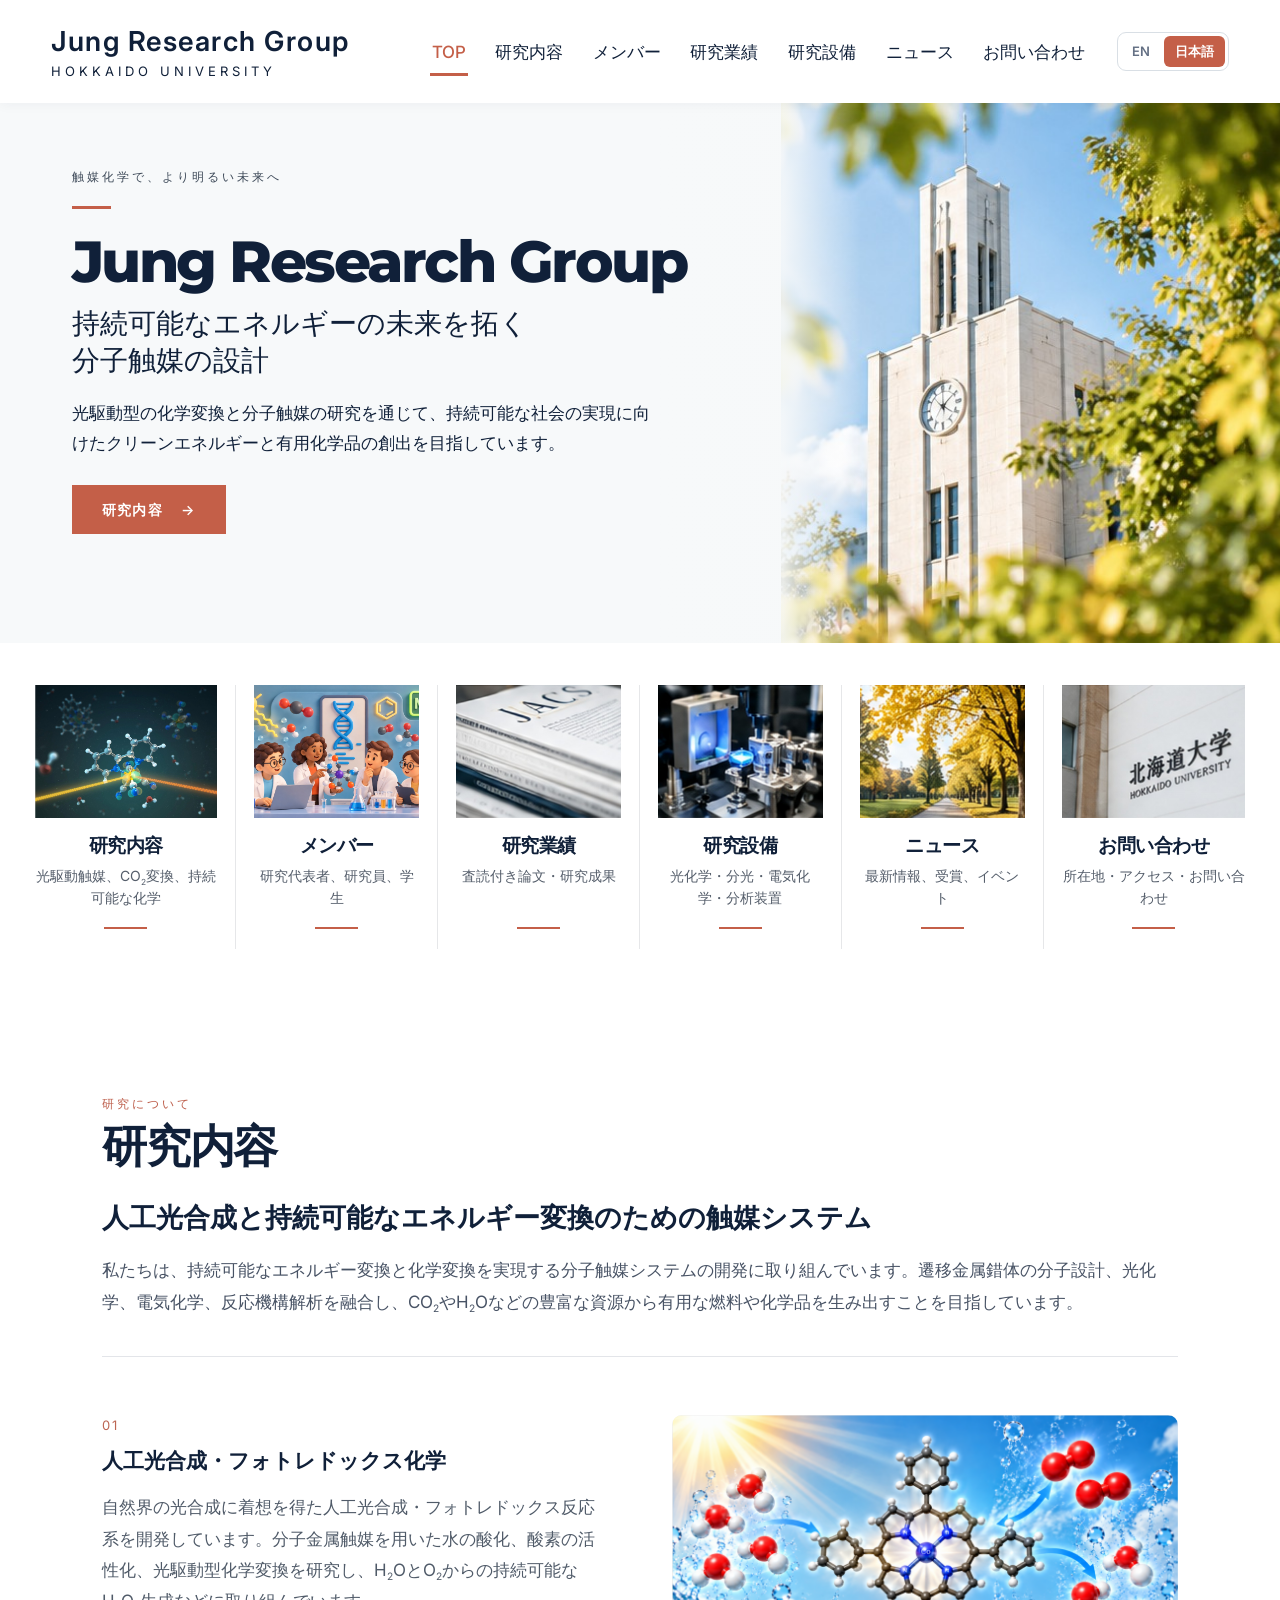
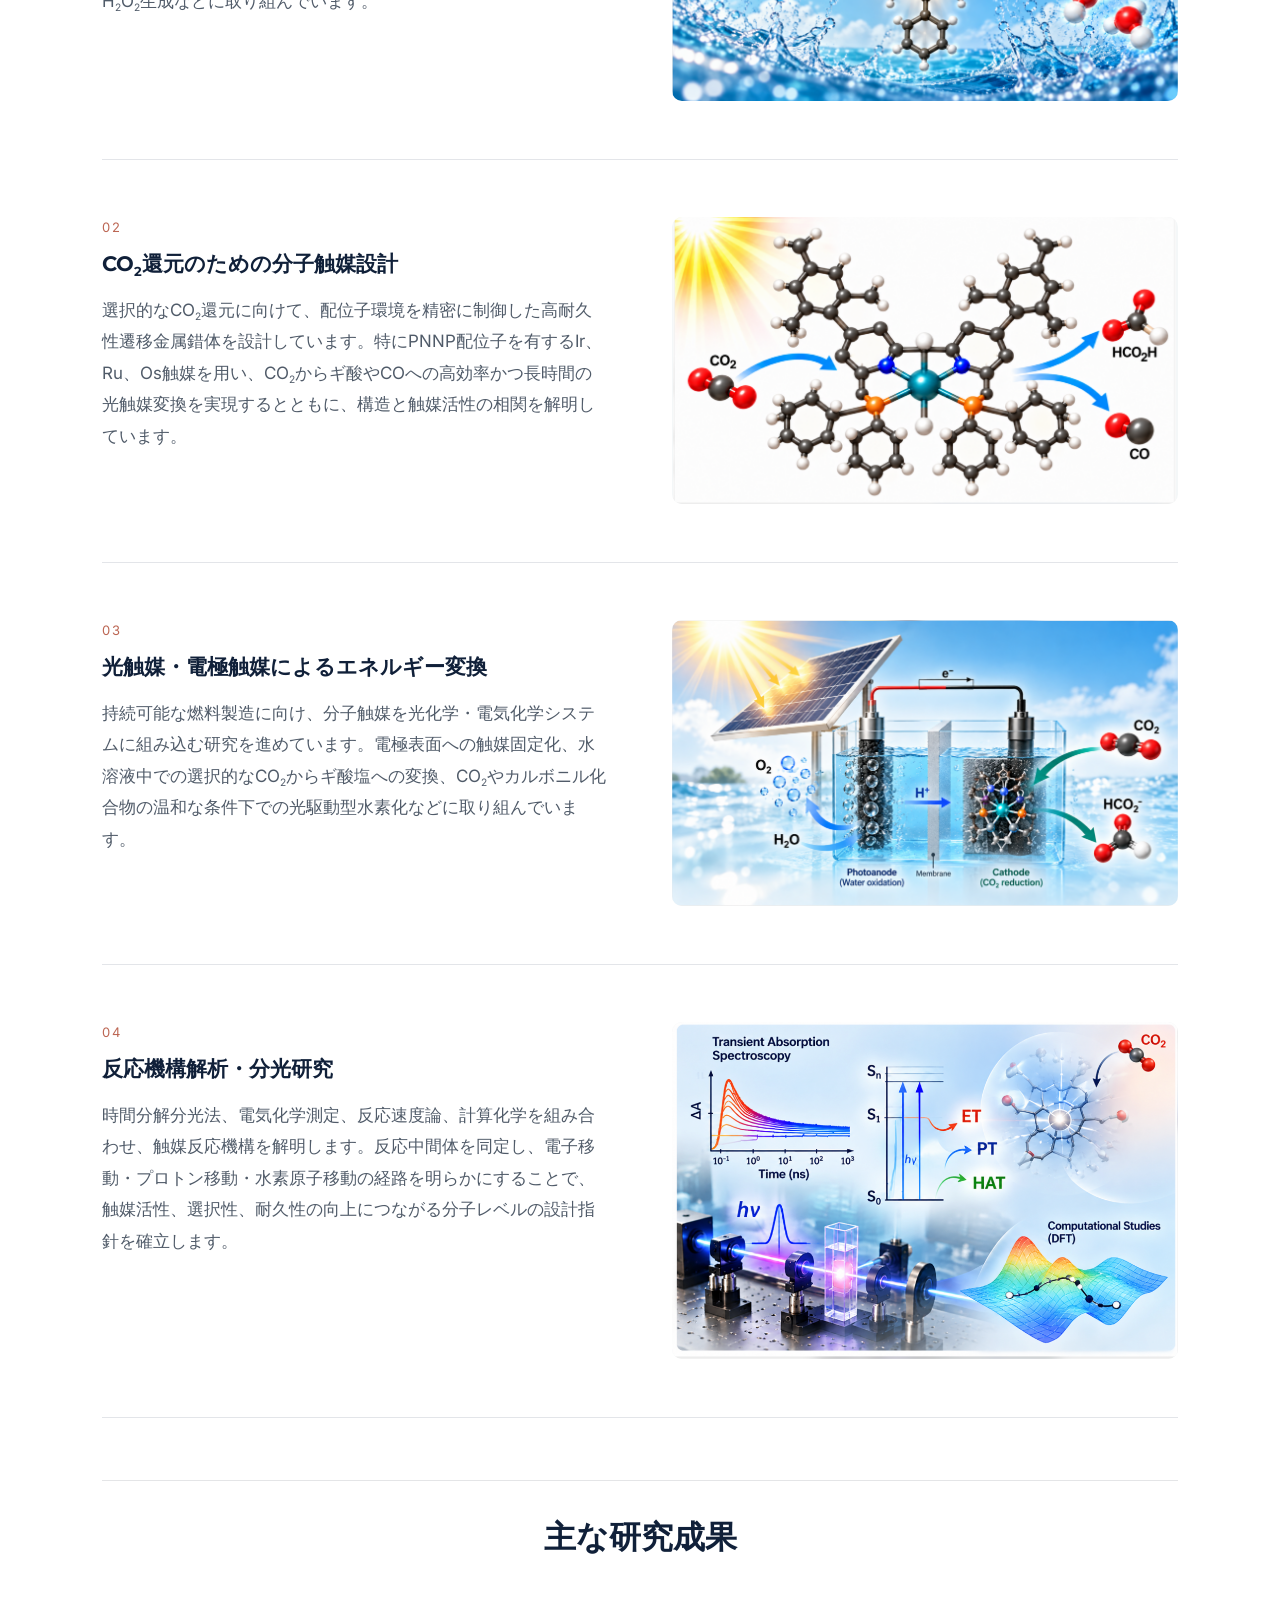
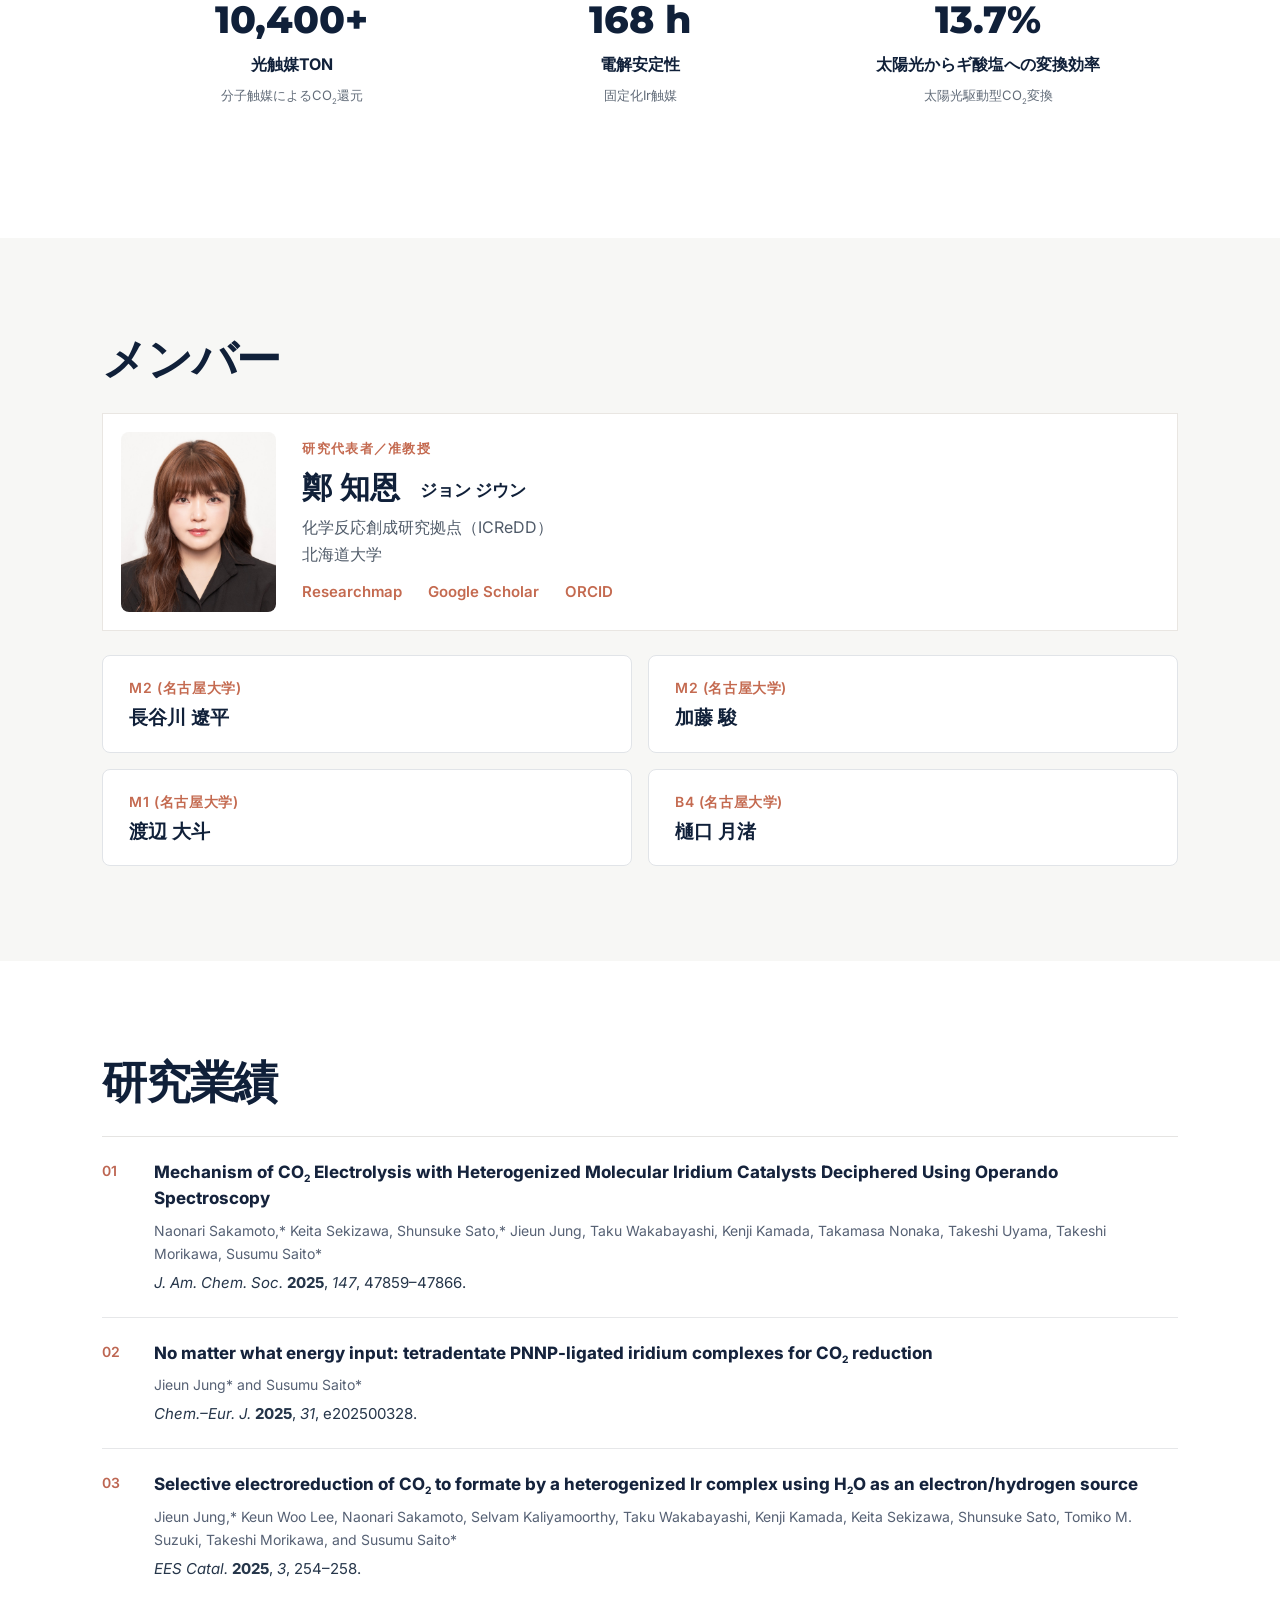
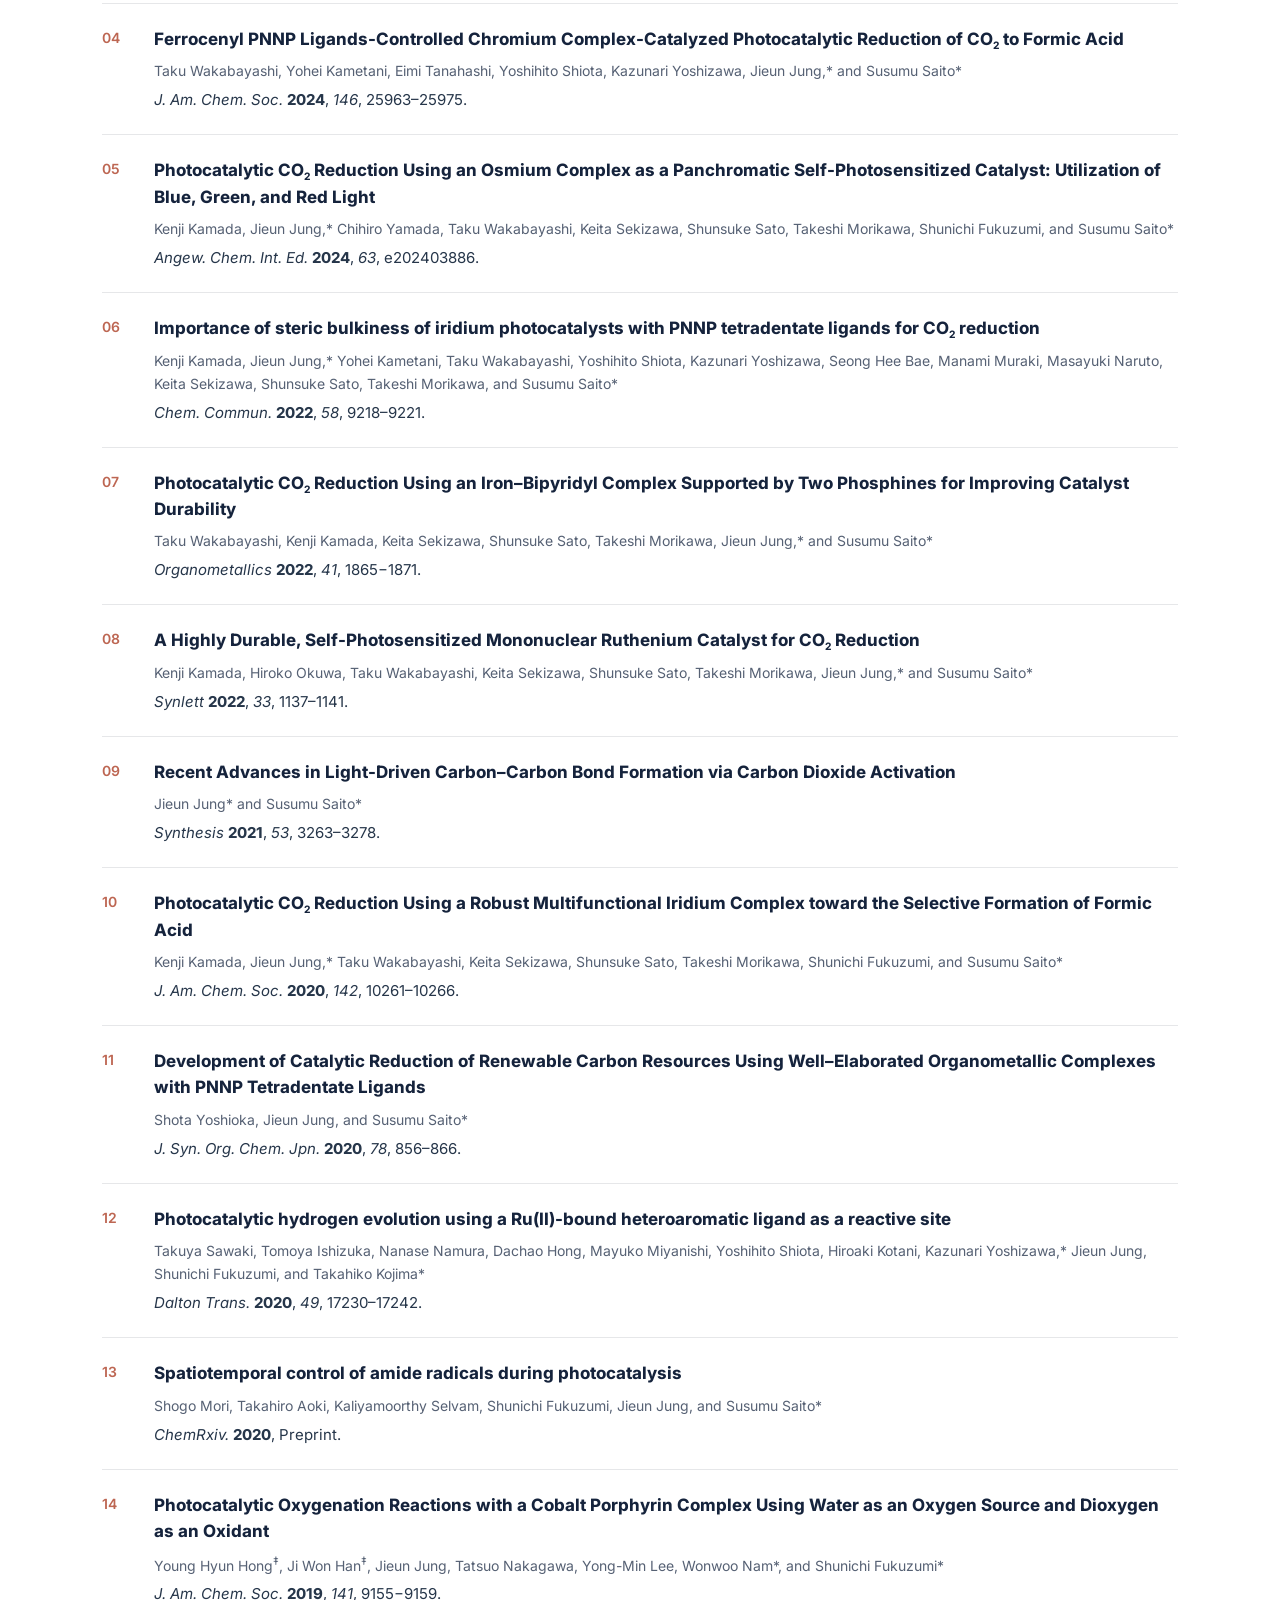
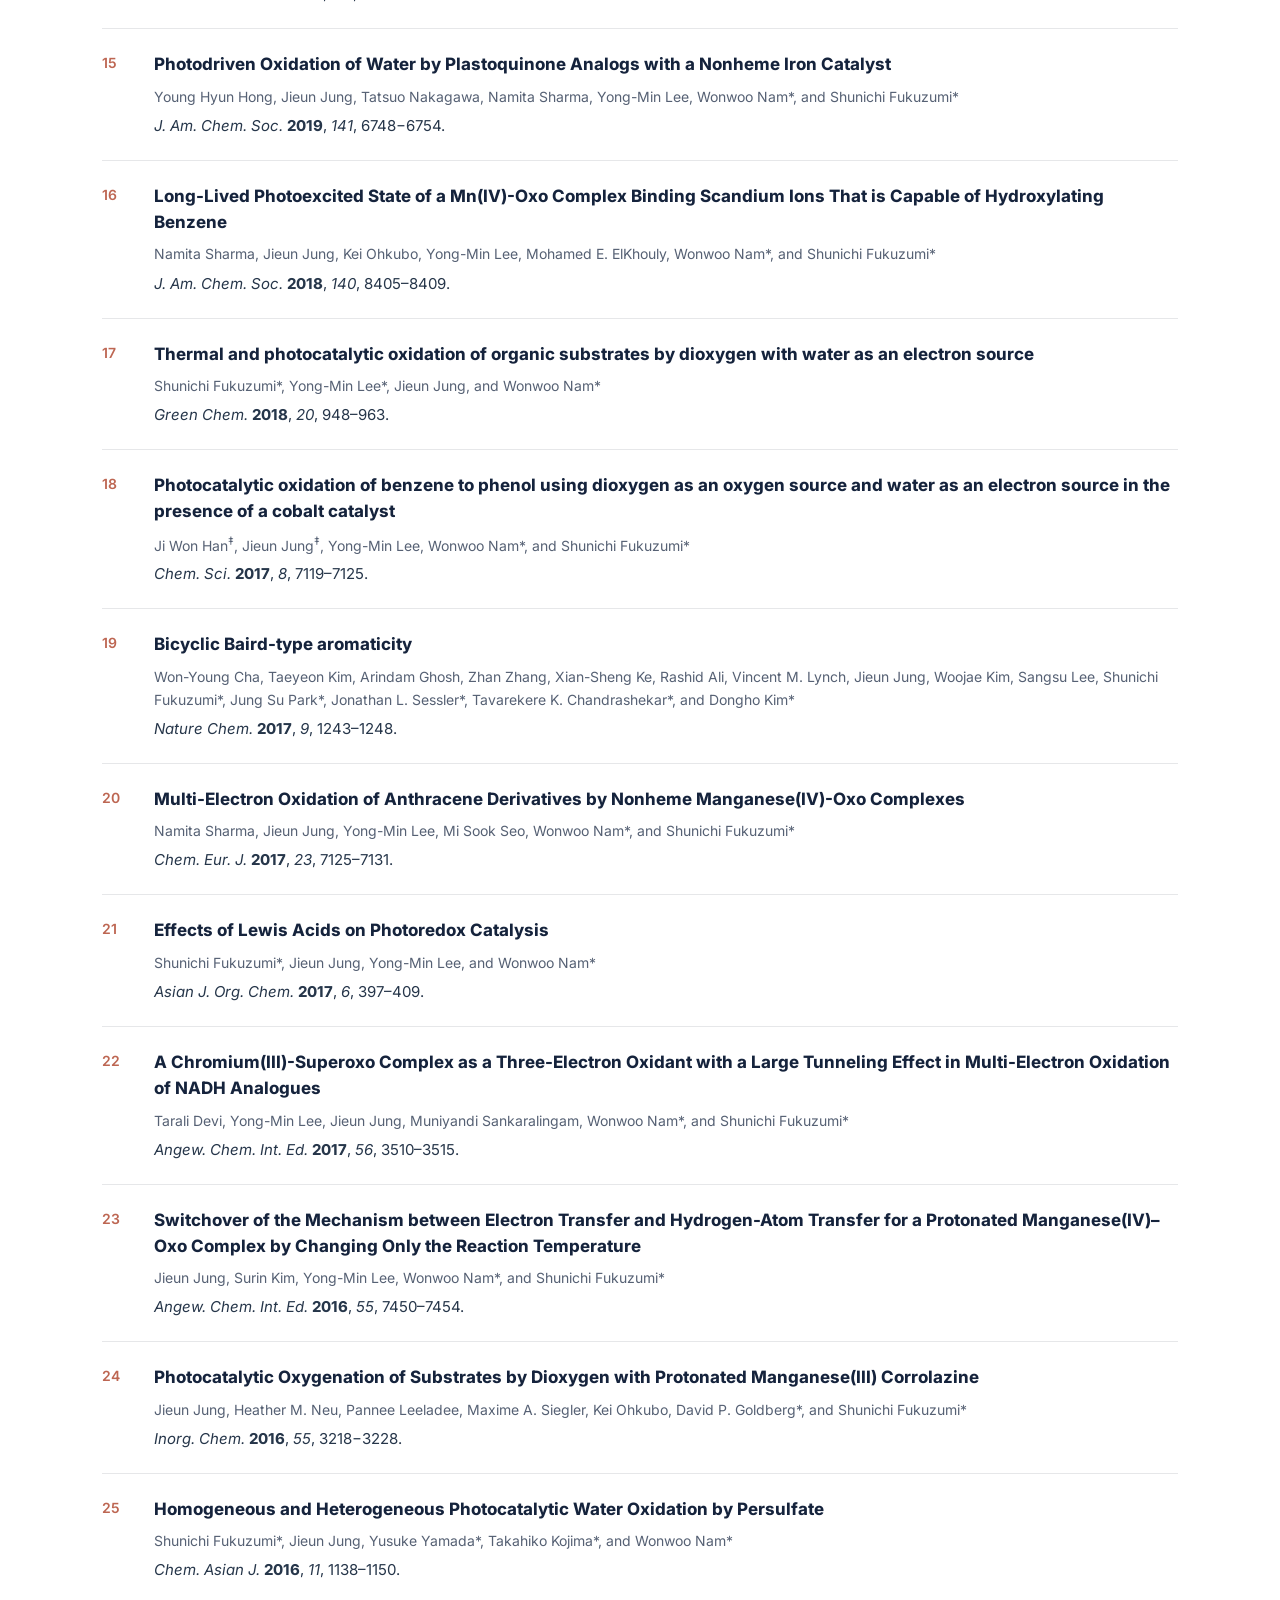
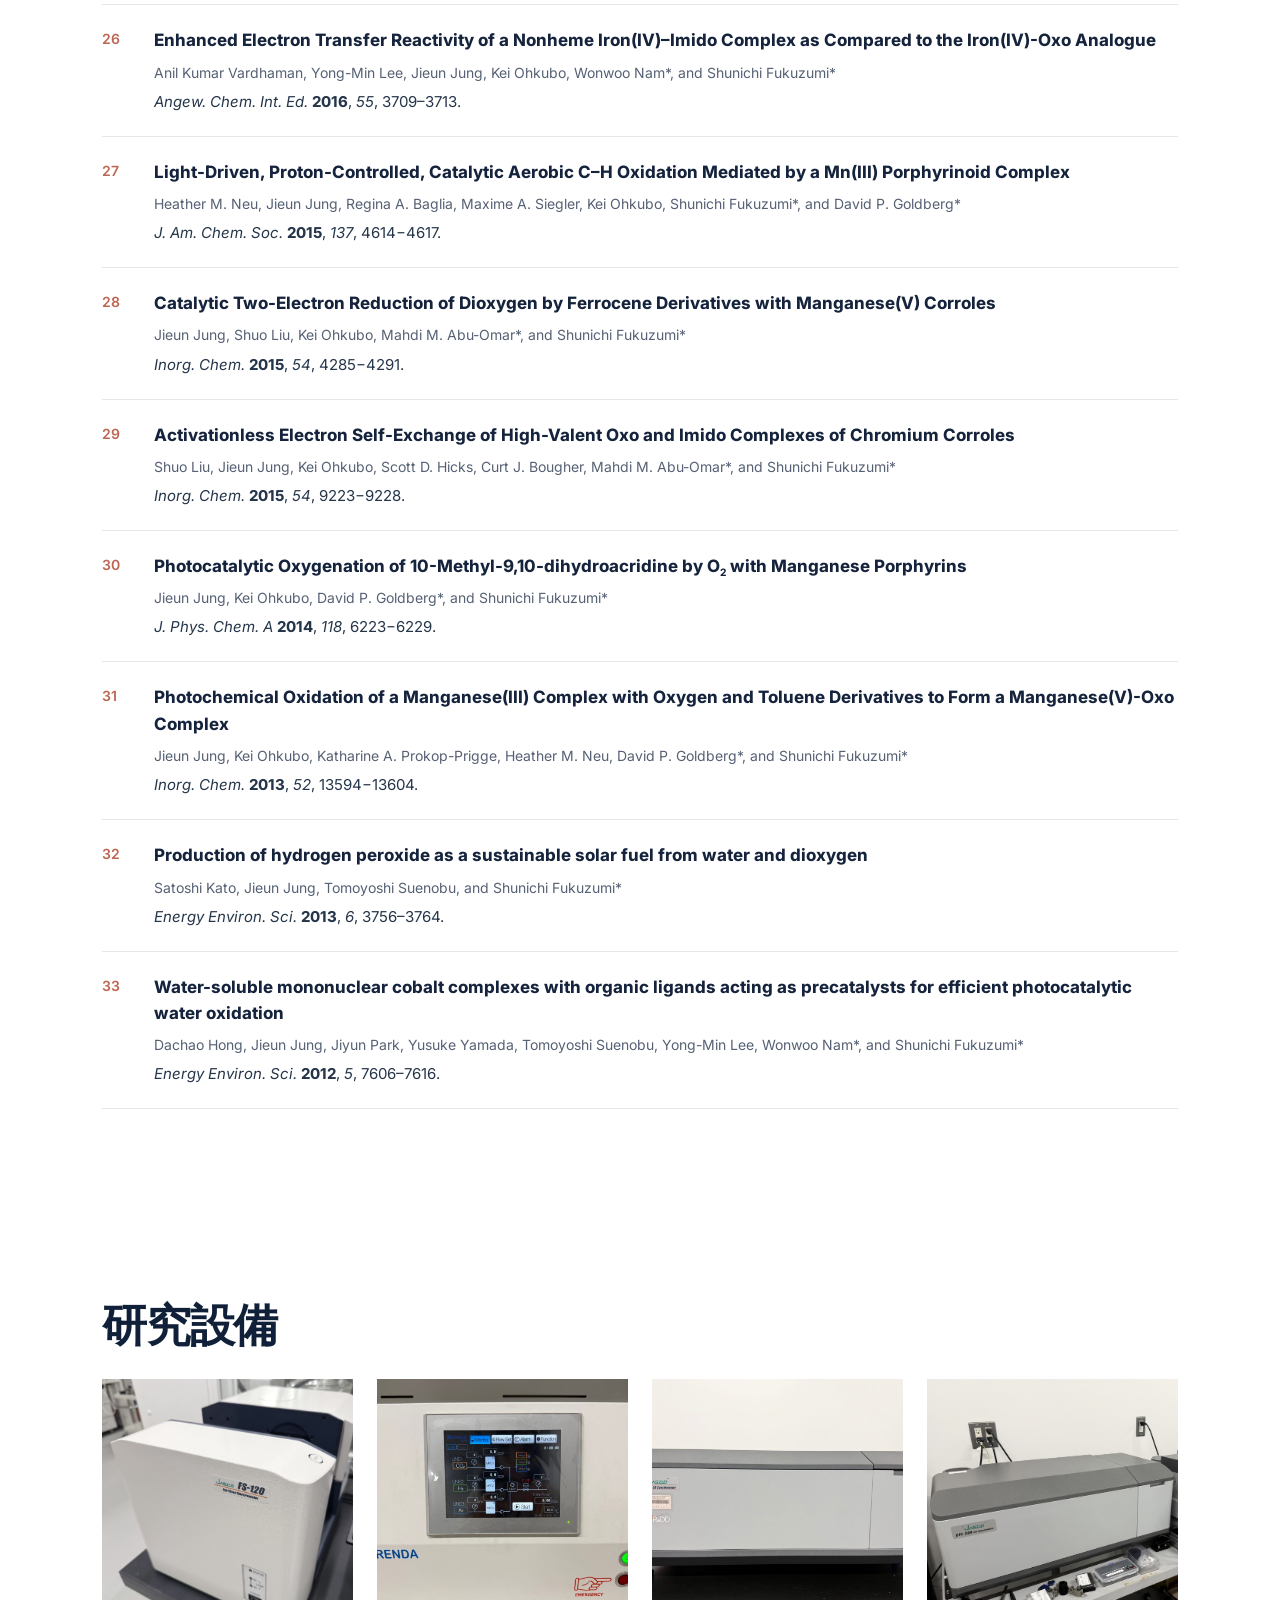
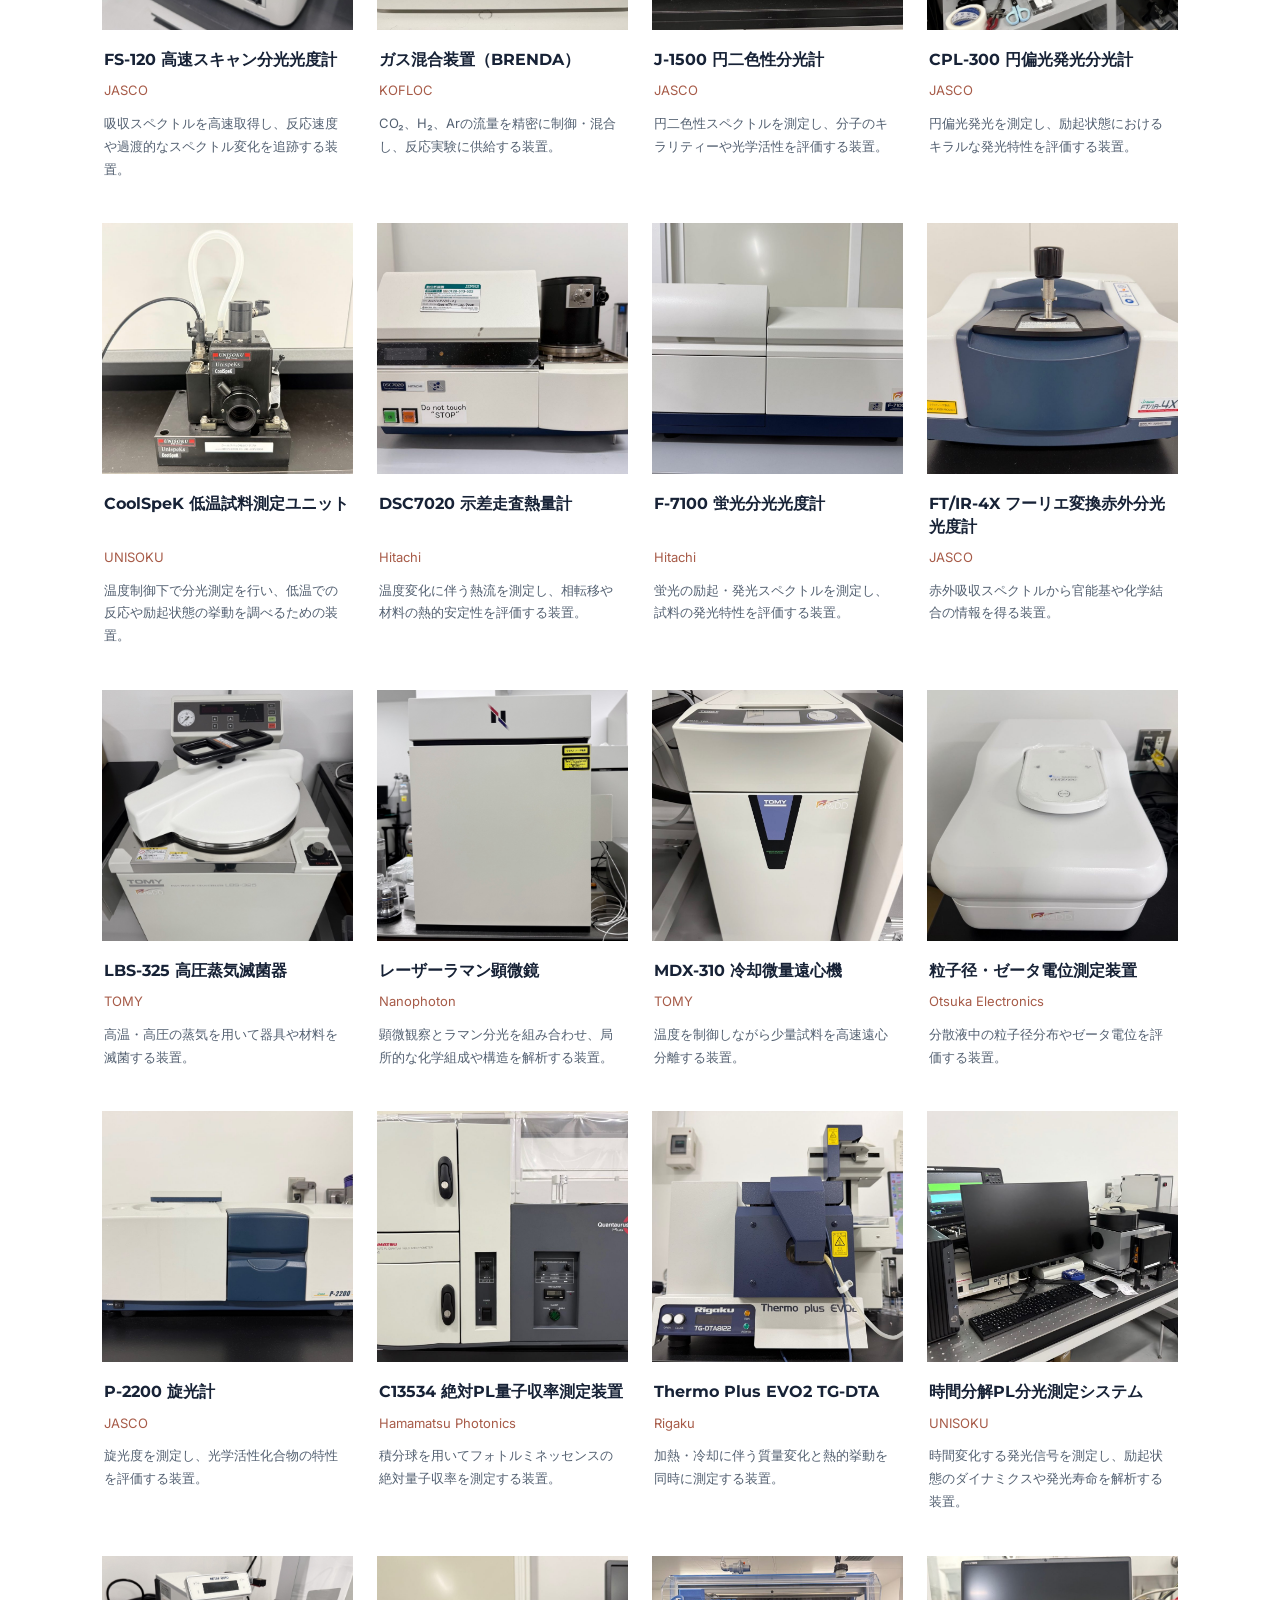
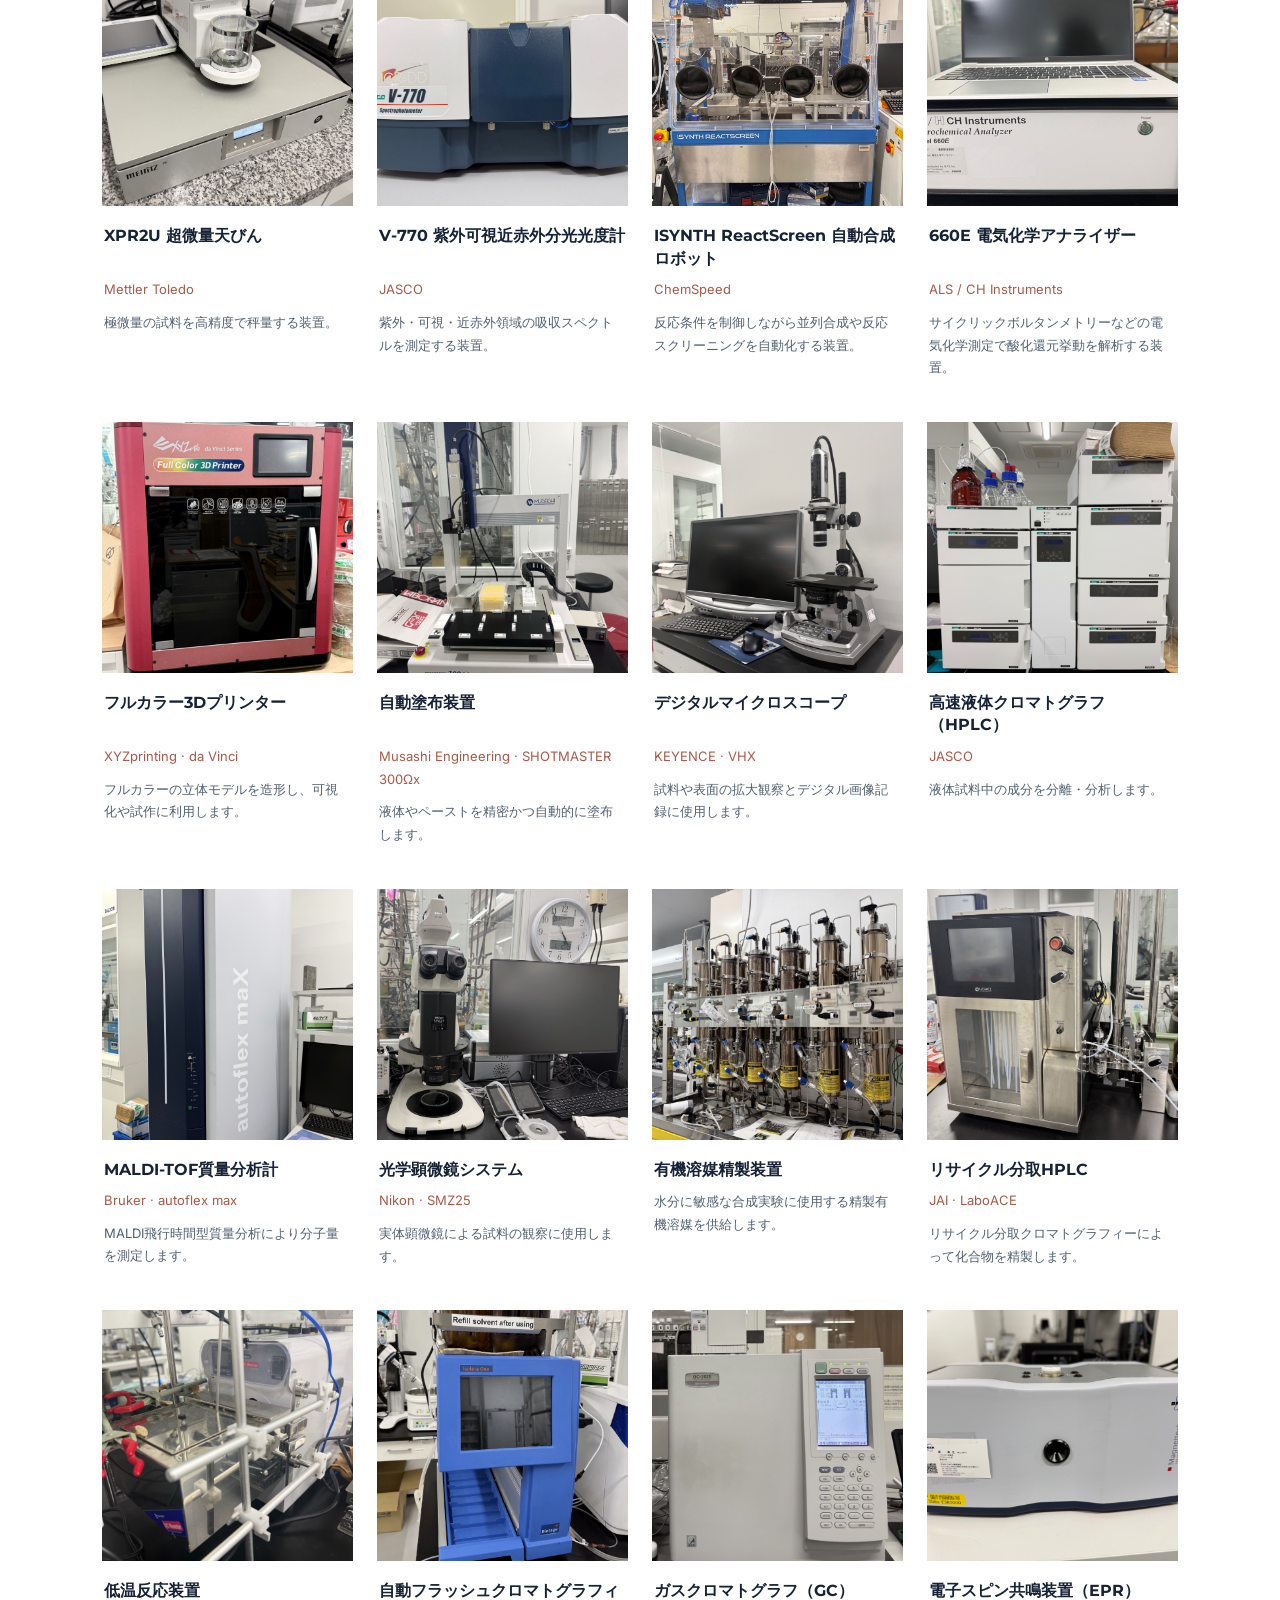
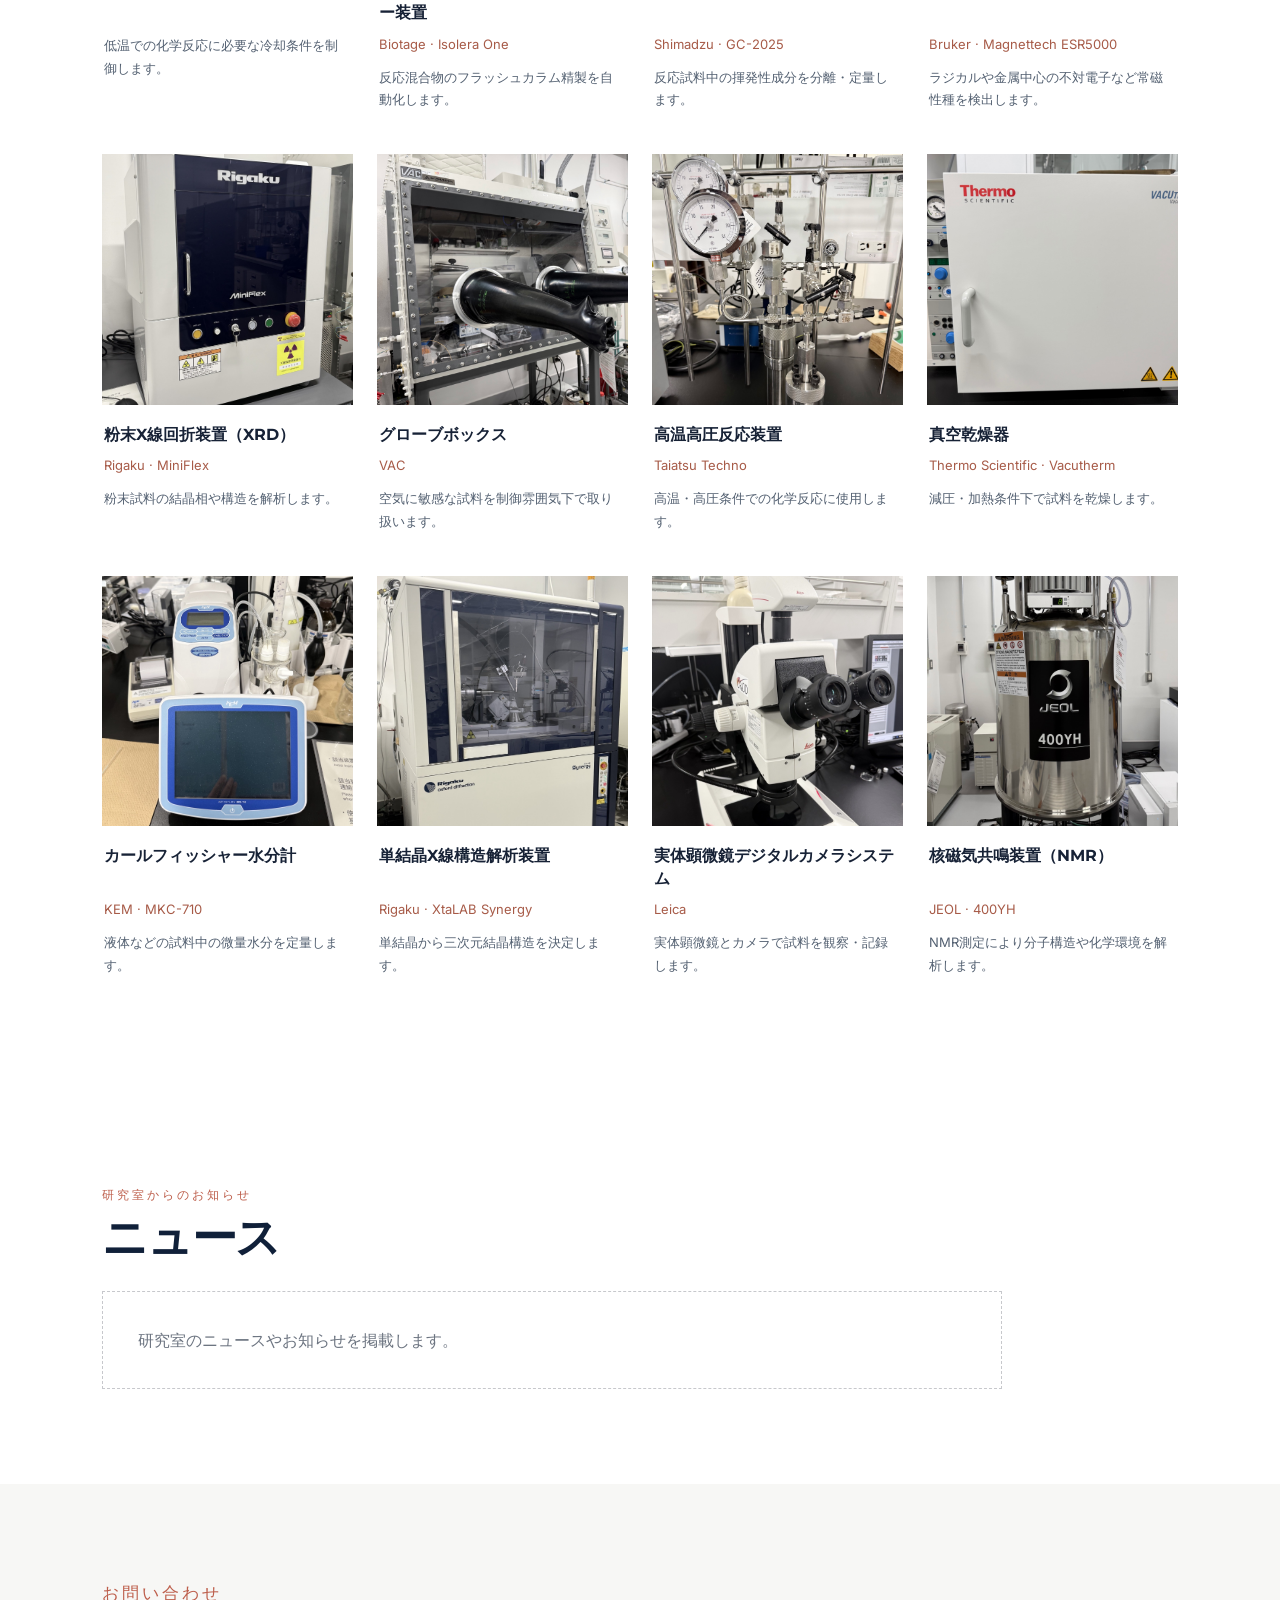
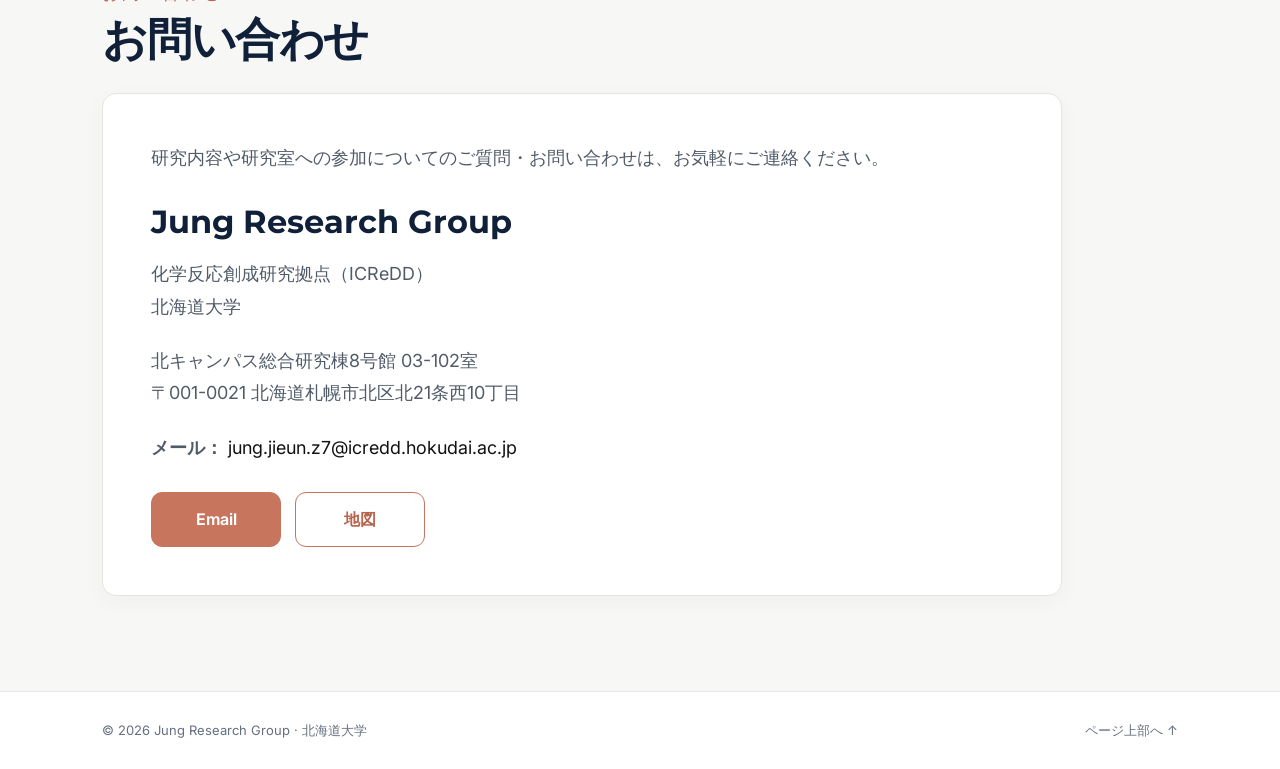
==== commit 842ab566: "Add files via upload" ====
--- a/index-ja.html
+++ b/index-ja.html
@@ -115,7 +115,7 @@
 <article class="publication-entry"><span class="publication-number">33</span><div class="publication-body"><p class="pub-title"><a class="publication-title-link" href="https://doi.org/10.1039/c2ee21185h" rel="noopener noreferrer" target="_blank">Water-soluble mononuclear cobalt complexes with organic ligands acting as precatalysts for efficient photocatalytic water oxidation</a></p><p class="pub-authors">Dachao Hong, Jieun Jung, Jiyun Park, Yusuke Yamada, Tomoyoshi Suenobu, Yong-Min Lee, Wonwoo Nam*, and Shunichi Fukuzumi*</p><p class="pub-citation"><em class="journal-name">Energy Environ. Sci.</em> <strong>2012</strong>, <em>5</em>, 7606–7616.</p></div></article>
 </div>
 </section>
-<section class="content-section facilities-section" id="facilities"><div class="section-heading"><h2>研究設備</h2></div><div class="facilities-grid"><article class="facility-card"><img alt="FS-120 Fast Scan Spectrometer" class="fs120-photo" loading="lazy" src="assets/fs120.jpg"/><div class="facility-copy"><h3>FS-120 高速スキャン分光光度計</h3><p class="facility-maker">JASCO</p><p>吸収スペクトルを高速取得し、反応速度や過渡的なスペクトル変化を追跡する装置。</p></div></article><article class="facility-card"><img alt="Gas Mixing System (BRENDA)" loading="lazy" src="assets/gas-mixer.jpg"/><div class="facility-copy"><h3>ガス混合装置（BRENDA）</h3><p class="facility-maker">KOFLOC</p><p>CO₂、H₂、Arの流量を精密に制御・混合し、反応実験に供給する装置。</p></div></article><article class="facility-card"><img alt="J-1500 Circular Dichroism Spectrometer" loading="lazy" src="assets/cd.jpg"/><div class="facility-copy"><h3>J-1500 円二色性分光計</h3><p class="facility-maker">JASCO</p><p>円二色性スペクトルを測定し、分子のキラリティーや光学活性を評価する装置。</p></div></article><article class="facility-card"><img alt="CPL-300 Circularly Polarized Luminescence Spectrometer" loading="lazy" src="assets/cpl.jpg"/><div class="facility-copy"><h3>CPL-300 円偏光発光分光計</h3><p class="facility-maker">JASCO</p><p>円偏光発光を測定し、励起状態におけるキラルな発光特性を評価する装置。</p></div></article><article class="facility-card"><img alt="CoolSpeK Low-Temperature Sample Unit" loading="lazy" src="assets/coolspek.jpg"/><div class="facility-copy"><h3>CoolSpeK 低温試料測定ユニット</h3><p class="facility-maker">UNISOKU</p><p>温度制御下で分光測定を行い、低温での反応や励起状態の挙動を調べるための装置。</p></div></article><article class="facility-card"><img alt="DSC7020 Differential Scanning Calorimeter" loading="lazy" src="assets/dsc.jpg"/><div class="facility-copy"><h3>DSC7020 示差走査熱量計</h3><p class="facility-maker">Hitachi</p><p>温度変化に伴う熱流を測定し、相転移や材料の熱的安定性を評価する装置。</p></div></article><article class="facility-card"><img alt="F-7100 Fluorescence Spectrophotometer" loading="lazy" src="assets/fluorometer.jpg"/><div class="facility-copy"><h3>F-7100 蛍光分光光度計</h3><p class="facility-maker">Hitachi</p><p>蛍光の励起・発光スペクトルを測定し、試料の発光特性を評価する装置。</p></div></article><article class="facility-card"><img alt="FT/IR-4X FT-IR Spectrometer" loading="lazy" src="assets/ftir.jpg"/><div class="facility-copy"><h3>FT/IR-4X フーリエ変換赤外分光光度計</h3><p class="facility-maker">JASCO</p><p>赤外吸収スペクトルから官能基や化学結合の情報を得る装置。</p></div></article><article class="facility-card"><img alt="LBS-325 High-Pressure Steam Sterilizer" loading="lazy" src="assets/autoclave.jpg?v=20261105b"/><div class="facility-copy"><h3>LBS-325 高圧蒸気滅菌器</h3><p class="facility-maker">TOMY</p><p>高温・高圧の蒸気を用いて器具や材料を滅菌する装置。</p></div></article><article class="facility-card"><img alt="Laser Raman Microscope" loading="lazy" src="assets/raman.jpg?v=20261105c"/><div class="facility-copy"><h3>レーザーラマン顕微鏡</h3><p class="facility-maker">Nanophoton</p><p>顕微観察とラマン分光を組み合わせ、局所的な化学組成や構造を解析する装置。</p></div></article><article class="facility-card"><img alt="MDX-310 Refrigerated Microcentrifuge" loading="lazy" src="assets/centrifuge.jpg"/><div class="facility-copy"><h3>MDX-310 冷却微量遠心機</h3><p class="facility-maker">TOMY</p><p>温度を制御しながら少量試料を高速遠心分離する装置。</p></div></article><article class="facility-card"><img alt="Particle Size and Zeta Potential Analyzer" loading="lazy" src="assets/particle.jpg"/><div class="facility-copy"><h3>粒子径・ゼータ電位測定装置</h3><p class="facility-maker">Otsuka Electronics</p><p>分散液中の粒子径分布やゼータ電位を評価する装置。</p></div></article><article class="facility-card"><img alt="P-2200 Polarimeter" loading="lazy" src="assets/polarimeter.jpg"/><div class="facility-copy"><h3>P-2200 旋光計</h3><p class="facility-maker">JASCO</p><p>旋光度を測定し、光学活性化合物の特性を評価する装置。</p></div></article><article class="facility-card"><img alt="C13534 Absolute PL Quantum Yield Spectrometer" loading="lazy" src="assets/quantum-yield.jpg"/><div class="facility-copy"><h3>C13534 絶対PL量子収率測定装置</h3><p class="facility-maker">Hamamatsu Photonics</p><p>積分球を用いてフォトルミネッセンスの絶対量子収率を測定する装置。</p></div></article><article class="facility-card"><img alt="Thermo Plus EVO2 TG-DTA" loading="lazy" src="assets/tgdta.jpg"/><div class="facility-copy"><h3>Thermo Plus EVO2 TG-DTA</h3><p class="facility-maker">Rigaku</p><p>加熱・冷却に伴う質量変化と熱的挙動を同時に測定する装置。</p></div></article><article class="facility-card"><img alt="Time-Resolved PL Spectrometer" loading="lazy" src="assets/trpl.jpg"/><div class="facility-copy"><h3>時間分解PL分光測定システム</h3><p>時間変化する発光信号を測定し、励起状態のダイナミクスや発光寿命を解析する装置。</p></div></article><article class="facility-card"><img alt="XPR2U Ultra-Microbalance" loading="lazy" src="assets/microbalance.jpg?v=20261105b"/><div class="facility-copy"><h3>XPR2U 超微量天びん</h3><p class="facility-maker">Mettler Toledo</p><p>極微量の試料を高精度で秤量する装置。</p></div></article><article class="facility-card"><img alt="V-770 UV–Vis–NIR Spectrophotometer" loading="lazy" src="assets/uvvis.jpg"/><div class="facility-copy"><h3>V-770 紫外可視近赤外分光光度計</h3><p class="facility-maker">JASCO</p><p>紫外・可視・近赤外領域の吸収スペクトルを測定する装置。</p></div></article><article class="facility-card"><img alt="ISYNTH ReactScreen Automated Synthesis Robot" loading="lazy" src="assets/robot.jpg"/><div class="facility-copy"><h3>ISYNTH ReactScreen 自動合成ロボット</h3><p class="facility-maker">ChemSpeed</p><p>反応条件を制御しながら並列合成や反応スクリーニングを自動化する装置。</p></div></article><article class="facility-card"><img alt="660E Electrochemical Analyzer" loading="lazy" src="assets/cv.jpg"/><div class="facility-copy"><h3>660E 電気化学アナライザー</h3><p class="facility-maker">ALS / CH Instruments</p><p>サイクリックボルタンメトリーなどの電気化学測定で酸化還元挙動を解析する装置。</p></div></article><article class="facility-card"><img alt="フルカラー3Dプリンター" loading="lazy" src="assets/facility-new-01.jpg"/><div class="facility-copy"><h3>フルカラー3Dプリンター</h3><p class="facility-maker">XYZprinting · da Vinci</p><p>フルカラーの立体モデルを造形し、可視化や試作に利用します。</p></div></article><article class="facility-card"><img alt="自動塗布装置" loading="lazy" src="assets/facility-new-02.jpg"/><div class="facility-copy"><h3>自動塗布装置</h3><p class="facility-maker">Musashi Engineering · SHOTMASTER 300Ωx</p><p>液体やペーストを精密かつ自動的に塗布します。</p></div></article><article class="facility-card"><img alt="デジタルマイクロスコープ" loading="lazy" src="assets/facility-new-03.jpg"/><div class="facility-copy"><h3>デジタルマイクロスコープ</h3><p class="facility-maker">KEYENCE · VHX</p><p>試料や表面の拡大観察とデジタル画像記録に使用します。</p></div></article><article class="facility-card"><img alt="高速液体クロマトグラフ（HPLC）" loading="lazy" src="assets/facility-new-04.jpg"/><div class="facility-copy"><h3>高速液体クロマトグラフ（HPLC）</h3><p class="facility-maker">JASCO</p><p>液体試料中の成分を分離・分析します。</p></div></article><article class="facility-card"><img alt="MALDI-TOF質量分析計" loading="lazy" src="assets/facility-new-05.jpg"/><div class="facility-copy"><h3>MALDI-TOF質量分析計</h3><p class="facility-maker">Bruker · autoflex max</p><p>MALDI飛行時間型質量分析により分子量を測定します。</p></div></article><article class="facility-card"><img alt="光学顕微鏡システム" loading="lazy" src="assets/facility-new-06.jpg?v=20261105b"/><div class="facility-copy"><h3>光学顕微鏡システム</h3><p class="facility-maker">Nikon · SMZ25</p><p>実体顕微鏡による試料の観察に使用します。</p></div></article><article class="facility-card"><img alt="有機溶媒精製装置" loading="lazy" src="assets/facility-new-07.jpg"/><div class="facility-copy"><h3>有機溶媒精製装置</h3><p>水分に敏感な合成実験に使用する精製有機溶媒を供給します。</p></div></article><article class="facility-card"><img alt="リサイクル分取HPLC" loading="lazy" src="assets/facility-new-08.jpg?v=20261105b"/><div class="facility-copy"><h3>リサイクル分取HPLC</h3><p class="facility-maker">JAI · LaboACE</p><p>リサイクル分取クロマトグラフィーによって化合物を精製します。</p></div></article><article class="facility-card"><img alt="低温反応装置" loading="lazy" src="assets/facility-new-09.jpg"/><div class="facility-copy"><h3>低温反応装置</h3><p>低温での化学反応に必要な冷却条件を制御します。</p></div></article><article class="facility-card"><img alt="自動フラッシュクロマトグラフィー装置" loading="lazy" src="assets/facility-new-10.jpg"/><div class="facility-copy"><h3>自動フラッシュクロマトグラフィー装置</h3><p class="facility-maker">Biotage · Isolera One</p><p>反応混合物のフラッシュカラム精製を自動化します。</p></div></article><article class="facility-card"><img alt="ガスクロマトグラフ（GC）" loading="lazy" src="assets/facility-new-11.jpg?v=20261105b"/><div class="facility-copy"><h3>ガスクロマトグラフ（GC）</h3><p class="facility-maker">Shimadzu · GC-2025</p><p>反応試料中の揮発性成分を分離・定量します。</p></div></article><article class="facility-card"><img alt="電子スピン共鳴装置（EPR）" loading="lazy" src="assets/facility-new-12.jpg"/><div class="facility-copy"><h3>電子スピン共鳴装置（EPR）</h3><p class="facility-maker">Bruker · Magnettech ESR5000</p><p>ラジカルや金属中心の不対電子など常磁性種を検出します。</p></div></article><article class="facility-card"><img alt="粉末X線回折装置（XRD）" loading="lazy" src="assets/facility-new-13.jpg?v=20261105b"/><div class="facility-copy"><h3>粉末X線回折装置（XRD）</h3><p class="facility-maker">Rigaku · MiniFlex</p><p>粉末試料の結晶相や構造を解析します。</p></div></article><article class="facility-card"><img alt="グローブボックス" loading="lazy" src="assets/facility-new-14.jpg?v=20261105c"/><div class="facility-copy"><h3>グローブボックス</h3><p class="facility-maker">VAC</p><p>空気に敏感な試料を制御雰囲気下で取り扱います。</p></div></article><article class="facility-card"><img alt="高温高圧反応装置" loading="lazy" src="assets/facility-new-15.jpg?v=20261105c"/><div class="facility-copy"><h3>高温高圧反応装置</h3><p class="facility-maker">Taiatsu Techno</p><p>高温・高圧条件での化学反応に使用します。</p></div></article><article class="facility-card"><img alt="真空乾燥器" loading="lazy" src="assets/facility-new-16.jpg"/><div class="facility-copy"><h3>真空乾燥器</h3><p class="facility-maker">Thermo Scientific · Vacutherm</p><p>減圧・加熱条件下で試料を乾燥します。</p></div></article><article class="facility-card"><img alt="カールフィッシャー水分計" loading="lazy" src="assets/facility-new-17.jpg?v=20261105b"/><div class="facility-copy"><h3>カールフィッシャー水分計</h3><p class="facility-maker">KEM · MKC-710</p><p>液体などの試料中の微量水分を定量します。</p></div></article><article class="facility-card"><img alt="単結晶X線構造解析装置" loading="lazy" src="assets/facility-new-18.jpg?v=20261105b"/><div class="facility-copy"><h3>単結晶X線構造解析装置</h3><p class="facility-maker">Rigaku · XtaLAB Synergy</p><p>単結晶から三次元結晶構造を決定します。</p></div></article><article class="facility-card"><img alt="実体顕微鏡デジタルカメラシステム" loading="lazy" src="assets/facility-new-19.jpg?v=20261105b"/><div class="facility-copy"><h3>実体顕微鏡デジタルカメラシステム</h3><p class="facility-maker">Leica</p><p>実体顕微鏡とカメラで試料を観察・記録します。</p></div></article><article class="facility-card"><img alt="核磁気共鳴装置（NMR）" loading="lazy" src="assets/facility-new-20.jpg?v=20261105c"/><div class="facility-copy"><h3>核磁気共鳴装置（NMR）</h3><p class="facility-maker">JEOL · 400YH</p><p>NMR測定により分子構造や化学環境を解析します。</p></div></article></div></section><section class="content-section" id="news">
+<section class="content-section facilities-section" id="facilities"><div class="section-heading"><h2>研究設備</h2></div><div class="facilities-grid"><article class="facility-card"><img alt="FS-120 Fast Scan Spectrometer" class="fs120-photo" loading="lazy" src="assets/fs120.jpg"/><div class="facility-copy"><h3>FS-120 高速スキャン分光光度計</h3><p class="facility-maker">JASCO</p><p>吸収スペクトルを高速取得し、反応速度や過渡的なスペクトル変化を追跡する装置。</p></div></article><article class="facility-card"><img alt="Gas Mixing System (BRENDA)" loading="lazy" src="assets/gas-mixer.jpg"/><div class="facility-copy"><h3>ガス混合装置（BRENDA）</h3><p class="facility-maker">KOFLOC</p><p>CO₂、H₂、Arの流量を精密に制御・混合し、反応実験に供給する装置。</p></div></article><article class="facility-card"><img alt="J-1500 Circular Dichroism Spectrometer" loading="lazy" src="assets/cd.jpg"/><div class="facility-copy"><h3>J-1500 円二色性分光計</h3><p class="facility-maker">JASCO</p><p>円二色性スペクトルを測定し、分子のキラリティーや光学活性を評価する装置。</p></div></article><article class="facility-card"><img alt="CPL-300 Circularly Polarized Luminescence Spectrometer" loading="lazy" src="assets/cpl.jpg"/><div class="facility-copy"><h3>CPL-300 円偏光発光分光計</h3><p class="facility-maker">JASCO</p><p>円偏光発光を測定し、励起状態におけるキラルな発光特性を評価する装置。</p></div></article><article class="facility-card"><img alt="CoolSpeK Low-Temperature Sample Unit" loading="lazy" src="assets/coolspek.jpg"/><div class="facility-copy"><h3>CoolSpeK 低温試料測定ユニット</h3><p class="facility-maker">UNISOKU</p><p>温度制御下で分光測定を行い、低温での反応や励起状態の挙動を調べるための装置。</p></div></article><article class="facility-card"><img alt="DSC7020 Differential Scanning Calorimeter" loading="lazy" src="assets/dsc.jpg"/><div class="facility-copy"><h3>DSC7020 示差走査熱量計</h3><p class="facility-maker">Hitachi</p><p>温度変化に伴う熱流を測定し、相転移や材料の熱的安定性を評価する装置。</p></div></article><article class="facility-card"><img alt="F-7100 Fluorescence Spectrophotometer" loading="lazy" src="assets/fluorometer.jpg"/><div class="facility-copy"><h3>F-7100 蛍光分光光度計</h3><p class="facility-maker">Hitachi</p><p>蛍光の励起・発光スペクトルを測定し、試料の発光特性を評価する装置。</p></div></article><article class="facility-card"><img alt="FT/IR-4X FT-IR Spectrometer" loading="lazy" src="assets/ftir.jpg"/><div class="facility-copy"><h3>FT/IR-4X フーリエ変換赤外分光光度計</h3><p class="facility-maker">JASCO</p><p>赤外吸収スペクトルから官能基や化学結合の情報を得る装置。</p></div></article><article class="facility-card"><img alt="LBS-325 High-Pressure Steam Sterilizer" loading="lazy" src="assets/autoclave.jpg?v=20261105b"/><div class="facility-copy"><h3>LBS-325 高圧蒸気滅菌器</h3><p class="facility-maker">TOMY</p><p>高温・高圧の蒸気を用いて器具や材料を滅菌する装置。</p></div></article><article class="facility-card"><img alt="Laser Raman Microscope" loading="lazy" src="assets/raman.jpg?v=20261105c"/><div class="facility-copy"><h3>レーザーラマン顕微鏡</h3><p class="facility-maker">Nanophoton</p><p>顕微観察とラマン分光を組み合わせ、局所的な化学組成や構造を解析する装置。</p></div></article><article class="facility-card"><img alt="MDX-310 Refrigerated Microcentrifuge" loading="lazy" src="assets/centrifuge.jpg"/><div class="facility-copy"><h3>MDX-310 冷却微量遠心機</h3><p class="facility-maker">TOMY</p><p>温度を制御しながら少量試料を高速遠心分離する装置。</p></div></article><article class="facility-card"><img alt="Particle Size and Zeta Potential Analyzer" loading="lazy" src="assets/particle.jpg"/><div class="facility-copy"><h3>粒子径・ゼータ電位測定装置</h3><p class="facility-maker">Otsuka Electronics</p><p>分散液中の粒子径分布やゼータ電位を評価する装置。</p></div></article><article class="facility-card"><img alt="P-2200 Polarimeter" loading="lazy" src="assets/polarimeter.jpg"/><div class="facility-copy"><h3>P-2200 旋光計</h3><p class="facility-maker">JASCO</p><p>旋光度を測定し、光学活性化合物の特性を評価する装置。</p></div></article><article class="facility-card"><img alt="C13534 Absolute PL Quantum Yield Spectrometer" loading="lazy" src="assets/quantum-yield.jpg"/><div class="facility-copy"><h3>C13534 絶対PL量子収率測定装置</h3><p class="facility-maker">Hamamatsu Photonics</p><p>積分球を用いてフォトルミネッセンスの絶対量子収率を測定する装置。</p></div></article><article class="facility-card"><img alt="Thermo Plus EVO2 TG-DTA" loading="lazy" src="assets/tgdta.jpg"/><div class="facility-copy"><h3>Thermo Plus EVO2 TG-DTA</h3><p class="facility-maker">Rigaku</p><p>加熱・冷却に伴う質量変化と熱的挙動を同時に測定する装置。</p></div></article><article class="facility-card"><img alt="Time-Resolved PL Spectrometer" loading="lazy" src="assets/trpl.jpg"/><div class="facility-copy"><h3>時間分解PL分光測定システム</h3><p class="facility-maker">UNISOKU</p><p>時間変化する発光信号を測定し、励起状態のダイナミクスや発光寿命を解析する装置。</p></div></article><article class="facility-card"><img alt="XPR2U Ultra-Microbalance" loading="lazy" src="assets/microbalance.jpg?v=20261105d"/><div class="facility-copy"><h3>XPR2U 超微量天びん</h3><p class="facility-maker">Mettler Toledo</p><p>極微量の試料を高精度で秤量する装置。</p></div></article><article class="facility-card"><img alt="V-770 UV–Vis–NIR Spectrophotometer" loading="lazy" src="assets/uvvis.jpg"/><div class="facility-copy"><h3>V-770 紫外可視近赤外分光光度計</h3><p class="facility-maker">JASCO</p><p>紫外・可視・近赤外領域の吸収スペクトルを測定する装置。</p></div></article><article class="facility-card"><img alt="ISYNTH ReactScreen Automated Synthesis Robot" loading="lazy" src="assets/robot.jpg"/><div class="facility-copy"><h3>ISYNTH ReactScreen 自動合成ロボット</h3><p class="facility-maker">ChemSpeed</p><p>反応条件を制御しながら並列合成や反応スクリーニングを自動化する装置。</p></div></article><article class="facility-card"><img alt="660E Electrochemical Analyzer" loading="lazy" src="assets/cv.jpg"/><div class="facility-copy"><h3>660E 電気化学アナライザー</h3><p class="facility-maker">ALS / CH Instruments</p><p>サイクリックボルタンメトリーなどの電気化学測定で酸化還元挙動を解析する装置。</p></div></article><article class="facility-card"><img alt="フルカラー3Dプリンター" loading="lazy" src="assets/facility-new-01.jpg"/><div class="facility-copy"><h3>フルカラー3Dプリンター</h3><p class="facility-maker">XYZprinting · da Vinci</p><p>フルカラーの立体モデルを造形し、可視化や試作に利用します。</p></div></article><article class="facility-card"><img alt="自動塗布装置" loading="lazy" src="assets/facility-new-02.jpg"/><div class="facility-copy"><h3>自動塗布装置</h3><p class="facility-maker">Musashi Engineering · SHOTMASTER 300Ωx</p><p>液体やペーストを精密かつ自動的に塗布します。</p></div></article><article class="facility-card"><img alt="デジタルマイクロスコープ" loading="lazy" src="assets/facility-new-03.jpg"/><div class="facility-copy"><h3>デジタルマイクロスコープ</h3><p class="facility-maker">KEYENCE · VHX</p><p>試料や表面の拡大観察とデジタル画像記録に使用します。</p></div></article><article class="facility-card"><img alt="高速液体クロマトグラフ（HPLC）" loading="lazy" src="assets/facility-new-04.jpg"/><div class="facility-copy"><h3>高速液体クロマトグラフ（HPLC）</h3><p class="facility-maker">JASCO</p><p>液体試料中の成分を分離・分析します。</p></div></article><article class="facility-card"><img alt="MALDI-TOF質量分析計" loading="lazy" src="assets/facility-new-05.jpg"/><div class="facility-copy"><h3>MALDI-TOF質量分析計</h3><p class="facility-maker">Bruker · autoflex max</p><p>MALDI飛行時間型質量分析により分子量を測定します。</p></div></article><article class="facility-card"><img alt="光学顕微鏡システム" loading="lazy" src="assets/facility-new-06.jpg?v=20261105b"/><div class="facility-copy"><h3>光学顕微鏡システム</h3><p class="facility-maker">Nikon · SMZ25</p><p>実体顕微鏡による試料の観察に使用します。</p></div></article><article class="facility-card"><img alt="有機溶媒精製装置" loading="lazy" src="assets/facility-new-07.jpg"/><div class="facility-copy"><h3>有機溶媒精製装置</h3><p>水分に敏感な合成実験に使用する精製有機溶媒を供給します。</p></div></article><article class="facility-card"><img alt="リサイクル分取HPLC" loading="lazy" src="assets/facility-new-08.jpg?v=20261105b"/><div class="facility-copy"><h3>リサイクル分取HPLC</h3><p class="facility-maker">JAI · LaboACE</p><p>リサイクル分取クロマトグラフィーによって化合物を精製します。</p></div></article><article class="facility-card"><img alt="低温反応装置" loading="lazy" src="assets/facility-new-09.jpg"/><div class="facility-copy"><h3>低温反応装置</h3><p>低温での化学反応に必要な冷却条件を制御します。</p></div></article><article class="facility-card"><img alt="自動フラッシュクロマトグラフィー装置" loading="lazy" src="assets/facility-new-10.jpg"/><div class="facility-copy"><h3>自動フラッシュクロマトグラフィー装置</h3><p class="facility-maker">Biotage · Isolera One</p><p>反応混合物のフラッシュカラム精製を自動化します。</p></div></article><article class="facility-card"><img alt="ガスクロマトグラフ（GC）" loading="lazy" src="assets/facility-new-11.jpg?v=20261105d"/><div class="facility-copy"><h3>ガスクロマトグラフ（GC）</h3><p class="facility-maker">Shimadzu · GC-2025</p><p>反応試料中の揮発性成分を分離・定量します。</p></div></article><article class="facility-card"><img alt="電子スピン共鳴装置（EPR）" loading="lazy" src="assets/facility-new-12.jpg"/><div class="facility-copy"><h3>電子スピン共鳴装置（EPR）</h3><p class="facility-maker">Bruker · Magnettech ESR5000</p><p>ラジカルや金属中心の不対電子など常磁性種を検出します。</p></div></article><article class="facility-card"><img alt="粉末X線回折装置（XRD）" loading="lazy" src="assets/facility-new-13.jpg?v=20261105d"/><div class="facility-copy"><h3>粉末X線回折装置（XRD）</h3><p class="facility-maker">Rigaku · MiniFlex</p><p>粉末試料の結晶相や構造を解析します。</p></div></article><article class="facility-card"><img alt="グローブボックス" loading="lazy" src="assets/facility-new-14.jpg?v=20261105c"/><div class="facility-copy"><h3>グローブボックス</h3><p class="facility-maker">VAC</p><p>空気に敏感な試料を制御雰囲気下で取り扱います。</p></div></article><article class="facility-card"><img alt="高温高圧反応装置" loading="lazy" src="assets/facility-new-15.jpg?v=20261105c"/><div class="facility-copy"><h3>高温高圧反応装置</h3><p class="facility-maker">Taiatsu Techno</p><p>高温・高圧条件での化学反応に使用します。</p></div></article><article class="facility-card"><img alt="真空乾燥器" loading="lazy" src="assets/facility-new-16.jpg"/><div class="facility-copy"><h3>真空乾燥器</h3><p class="facility-maker">Thermo Scientific · Vacutherm</p><p>減圧・加熱条件下で試料を乾燥します。</p></div></article><article class="facility-card"><img alt="カールフィッシャー水分計" loading="lazy" src="assets/facility-new-17.jpg?v=20261105d"/><div class="facility-copy"><h3>カールフィッシャー水分計</h3><p class="facility-maker">KEM · MKC-710</p><p>液体などの試料中の微量水分を定量します。</p></div></article><article class="facility-card"><img alt="単結晶X線構造解析装置" loading="lazy" src="assets/facility-new-18.jpg?v=20261105d"/><div class="facility-copy"><h3>単結晶X線構造解析装置</h3><p class="facility-maker">Rigaku · XtaLAB Synergy</p><p>単結晶から三次元結晶構造を決定します。</p></div></article><article class="facility-card"><img alt="実体顕微鏡デジタルカメラシステム" loading="lazy" src="assets/facility-new-19.jpg?v=20261105d"/><div class="facility-copy"><h3>実体顕微鏡デジタルカメラシステム</h3><p class="facility-maker">Leica</p><p>実体顕微鏡とカメラで試料を観察・記録します。</p></div></article><article class="facility-card"><img alt="核磁気共鳴装置（NMR）" loading="lazy" src="assets/facility-new-20.jpg?v=20261105c"/><div class="facility-copy"><h3>核磁気共鳴装置（NMR）</h3><p class="facility-maker">JEOL · 400YH</p><p>NMR測定により分子構造や化学環境を解析します。</p></div></article></div></section><section class="content-section" id="news">
 <div class="section-heading"><p class="eyebrow">研究室からのお知らせ</p><h2>ニュース</h2></div>
 <div class="empty-panel">研究室のニュースやお知らせを掲載します。</div>
 </section>
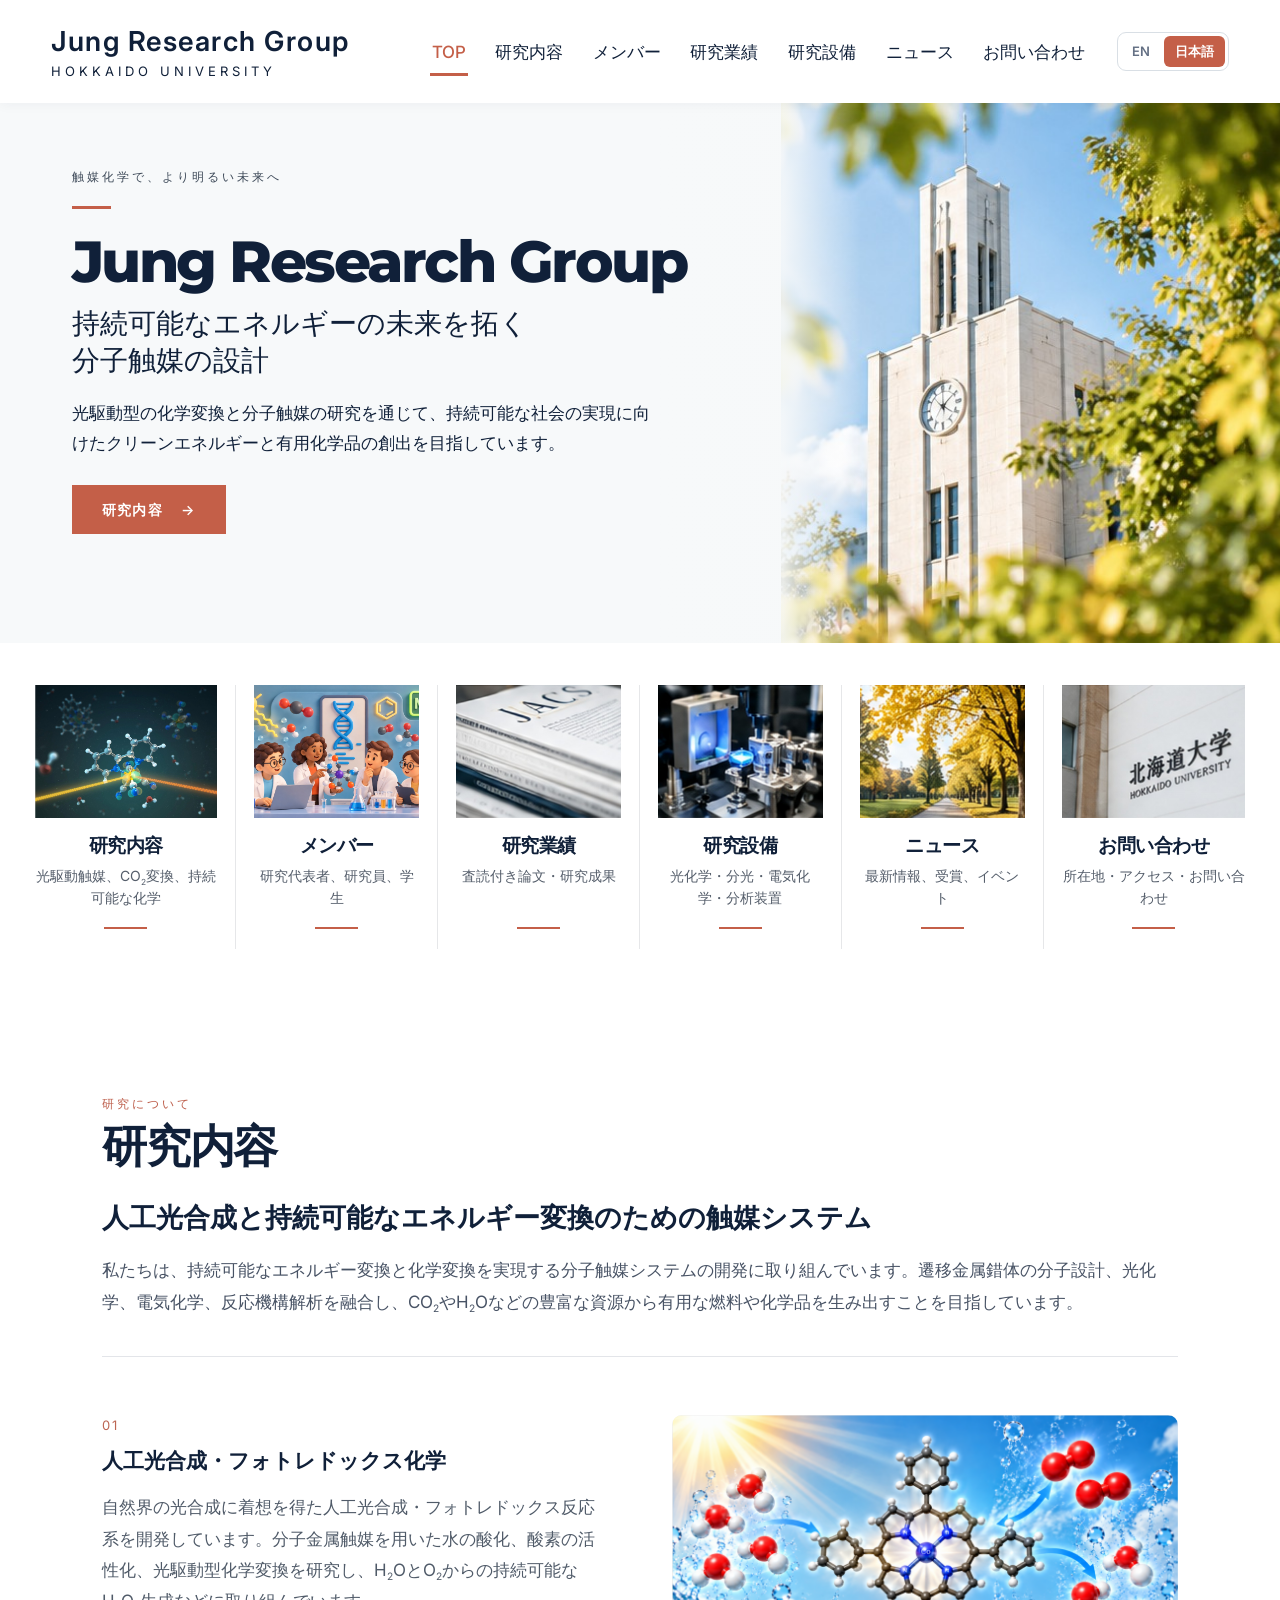
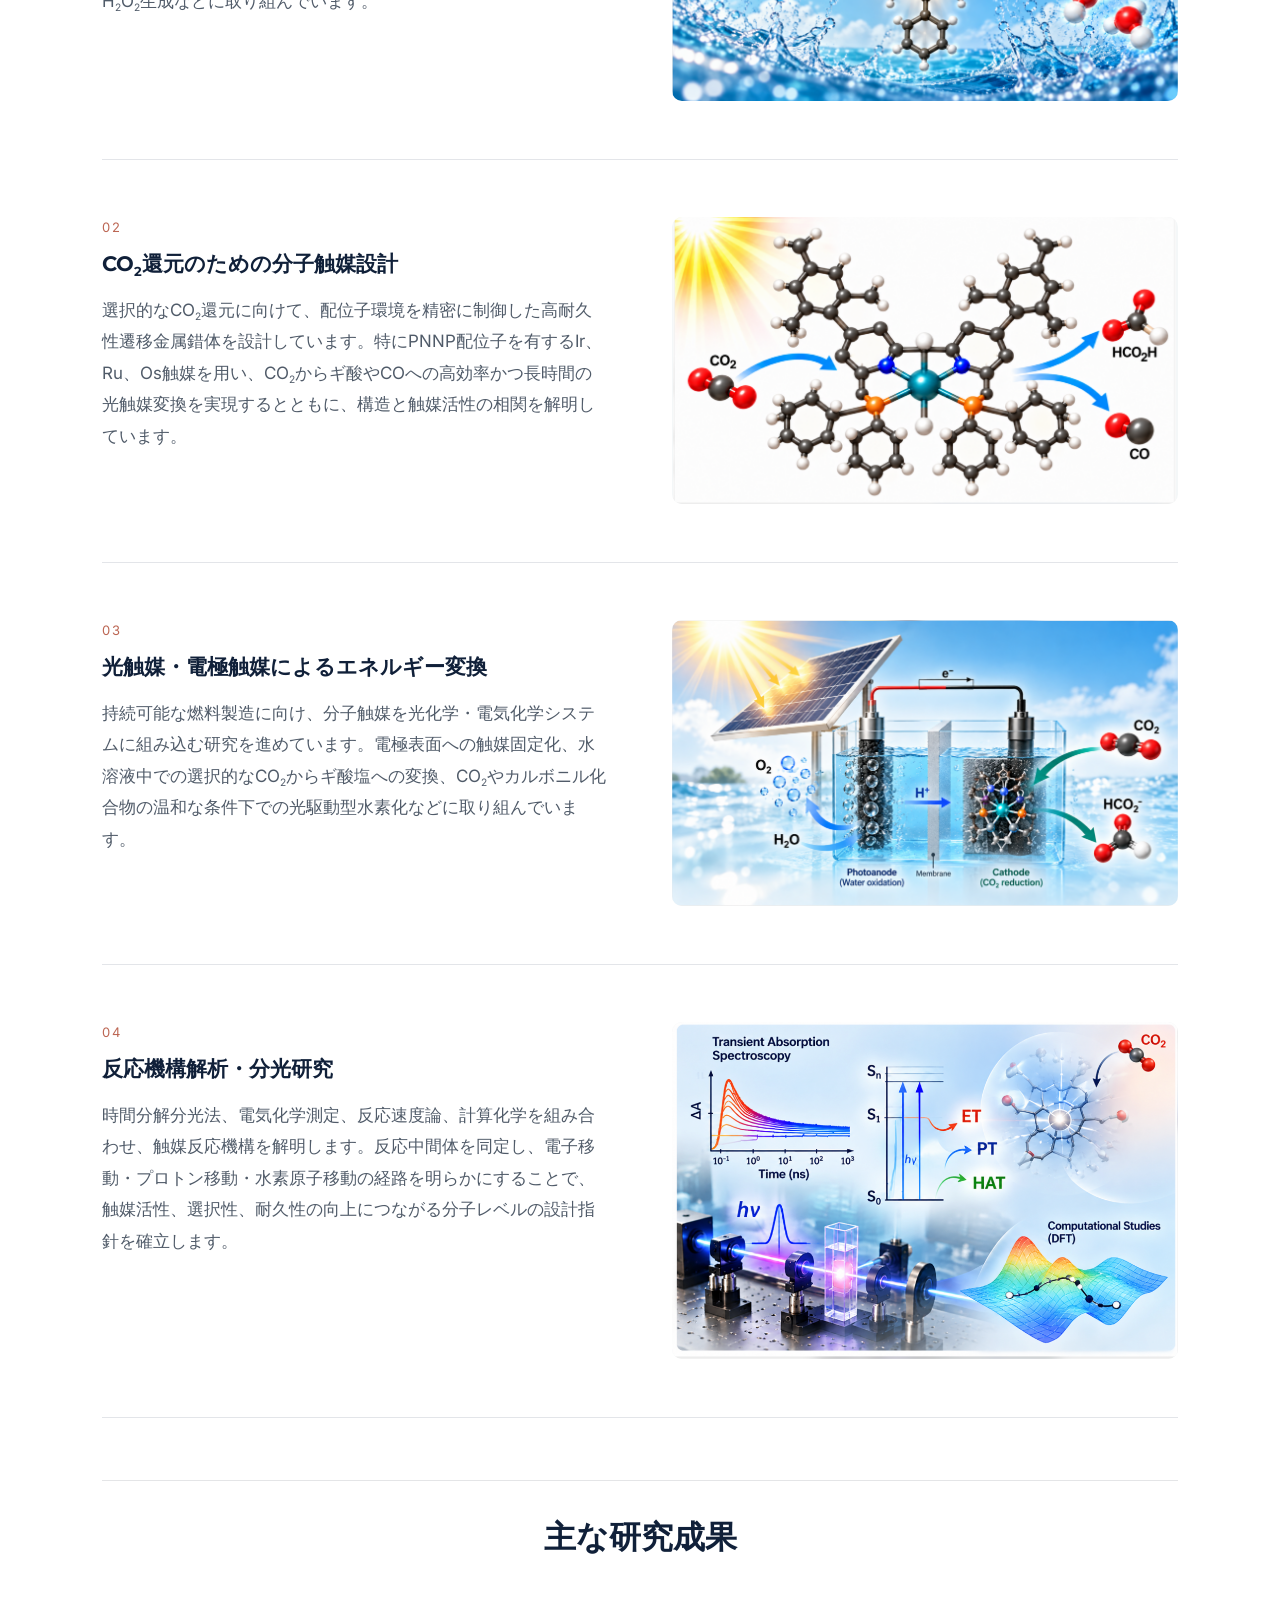
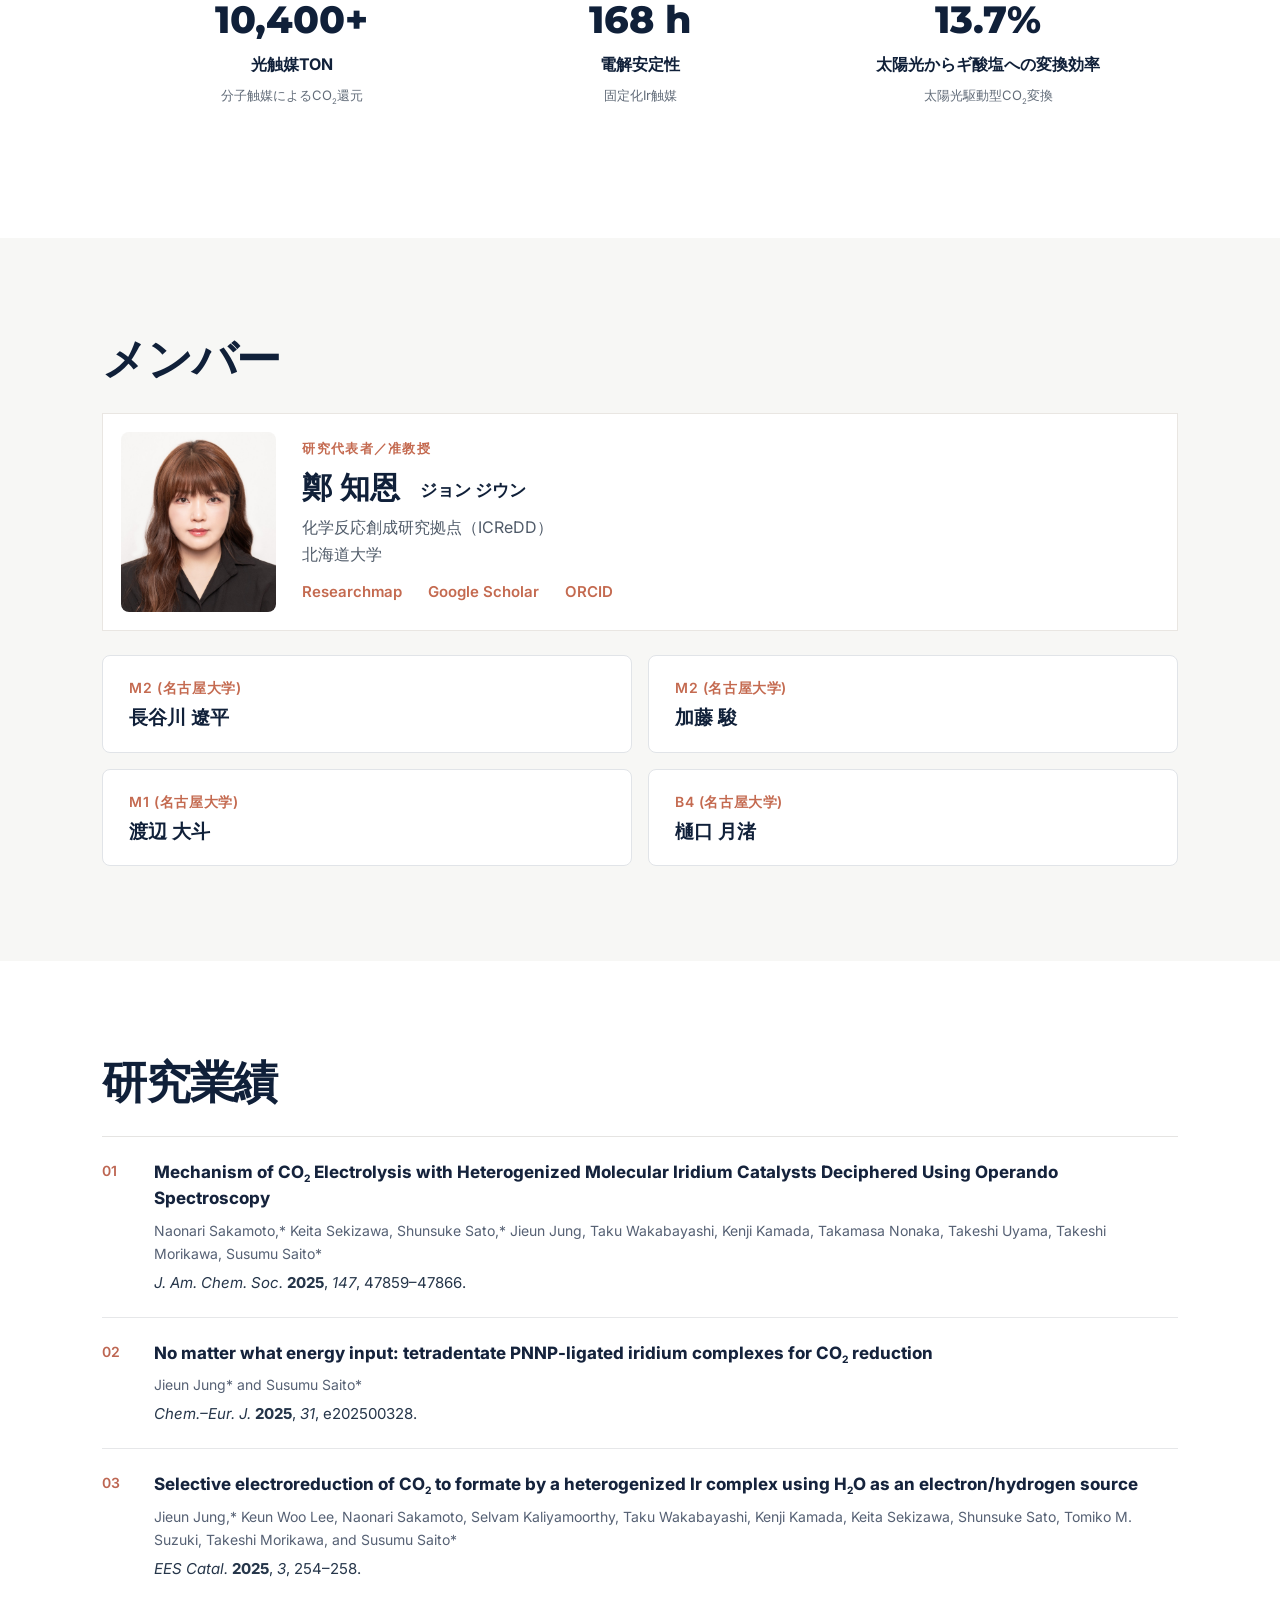
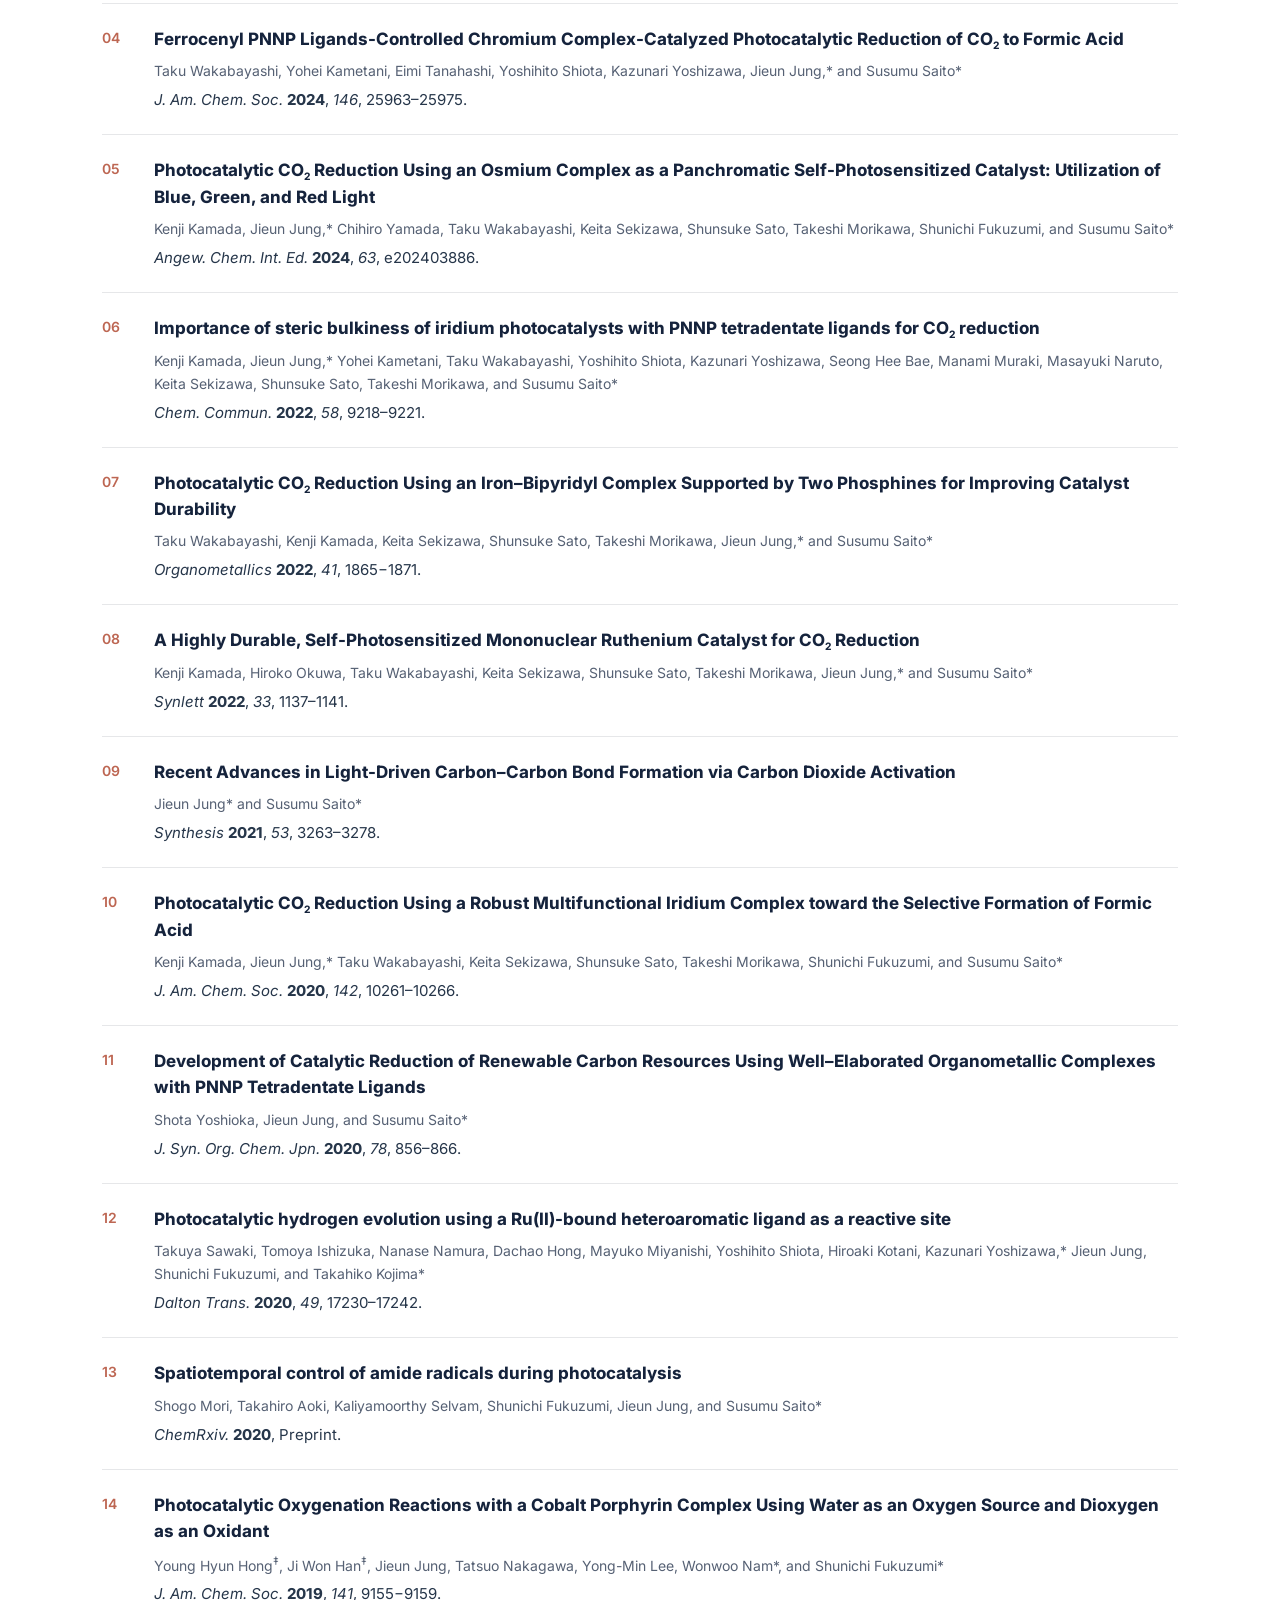
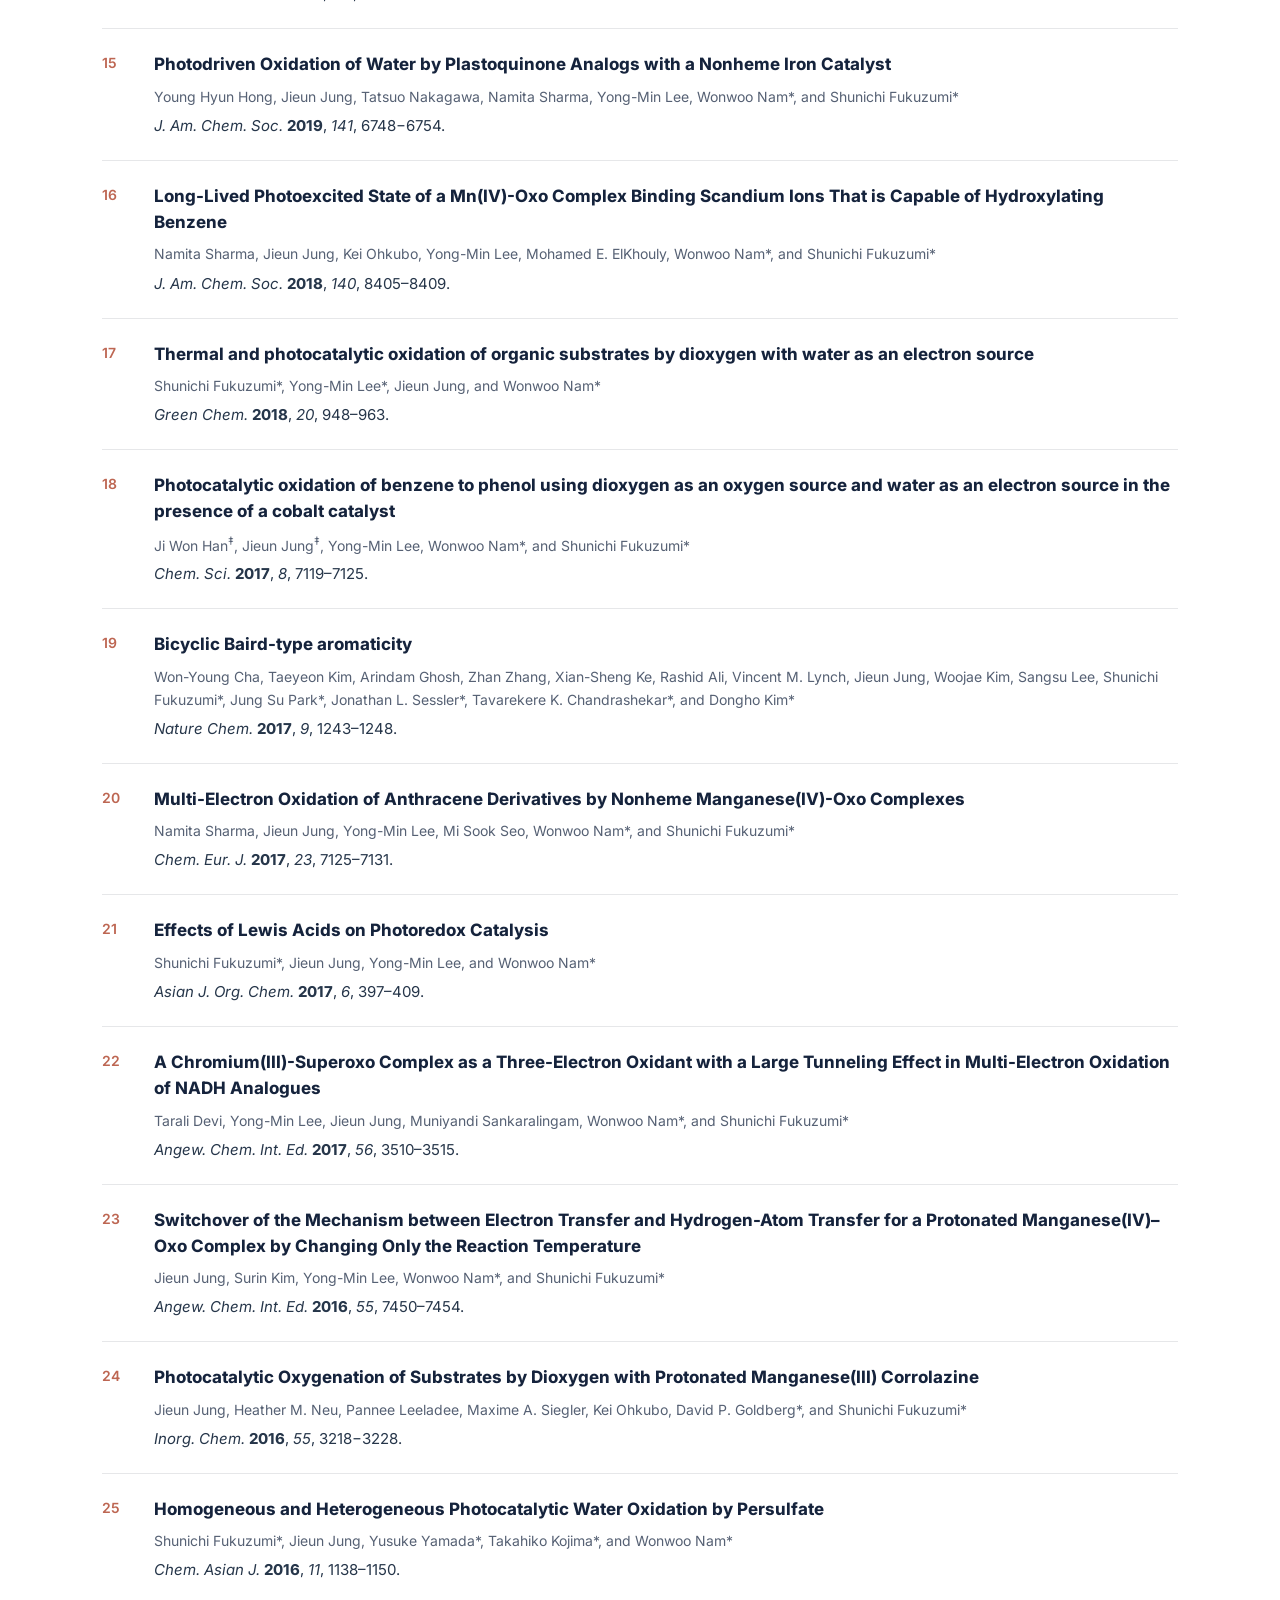
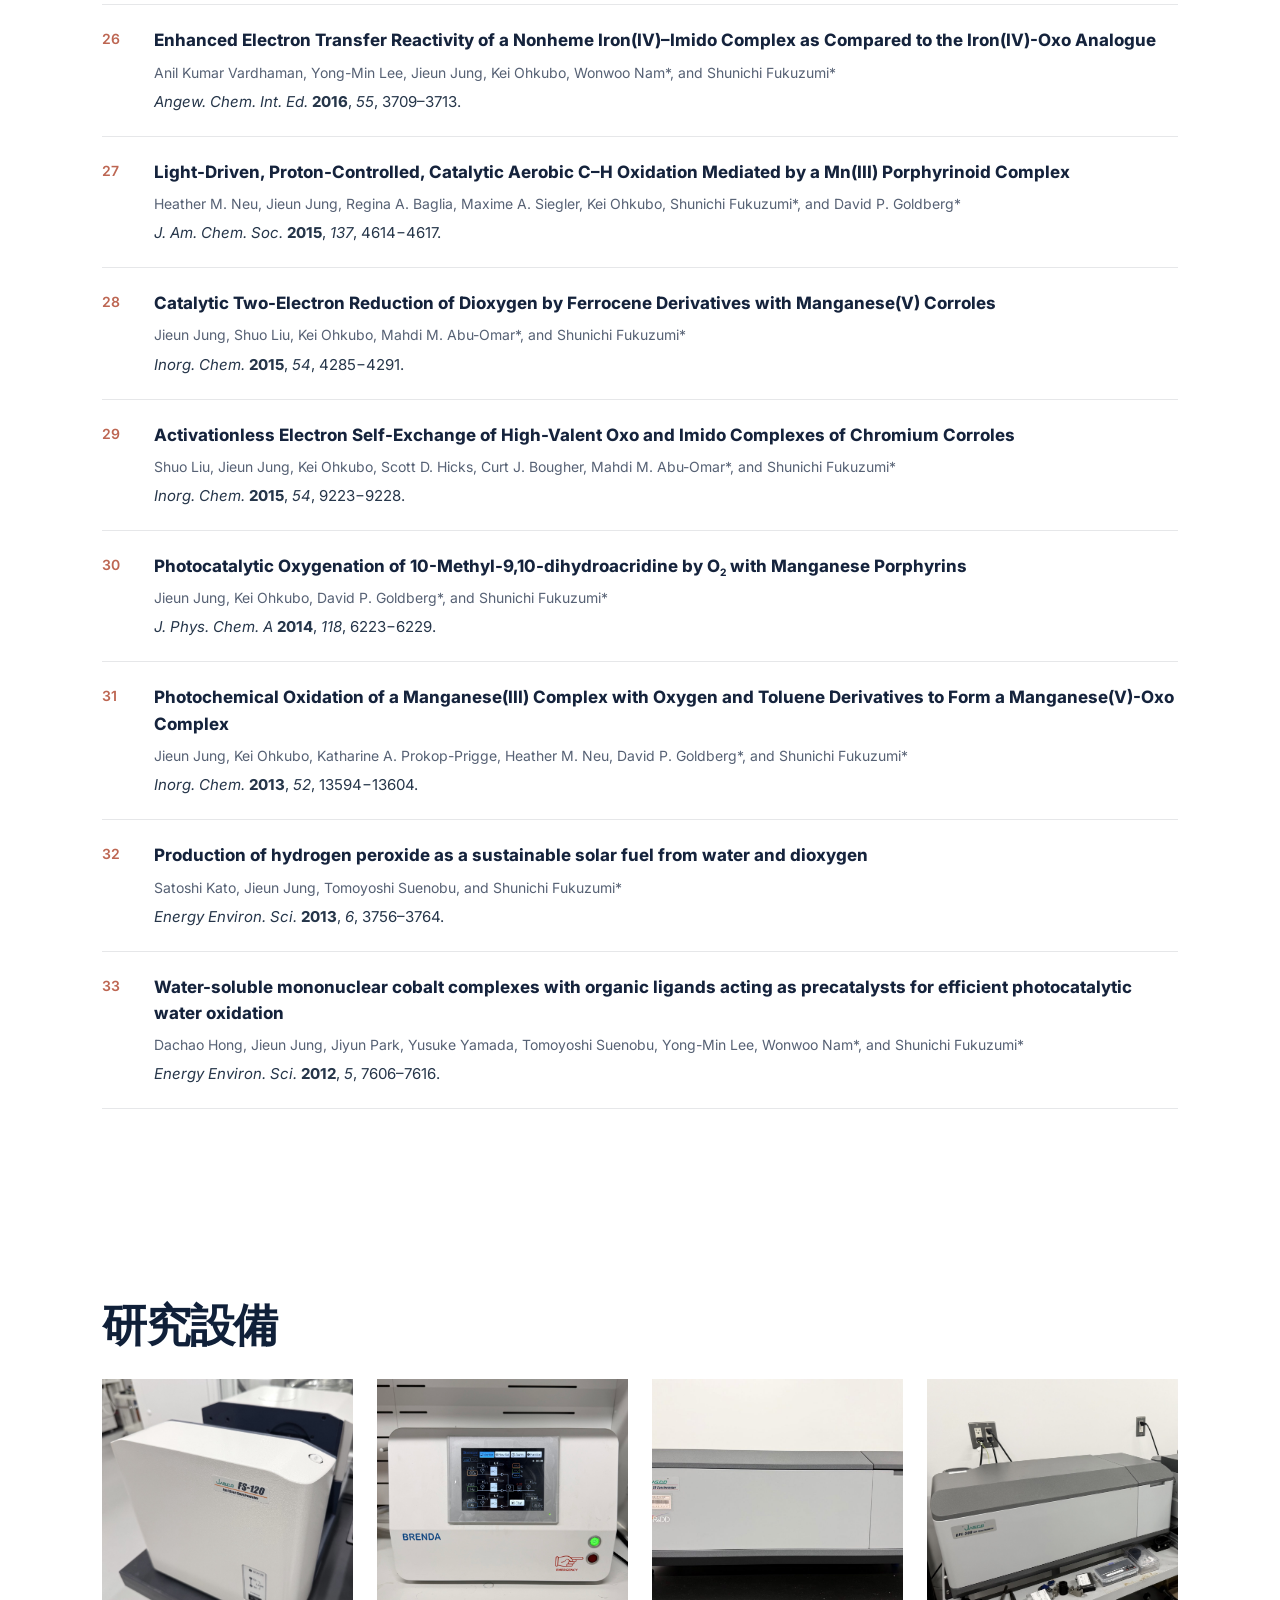
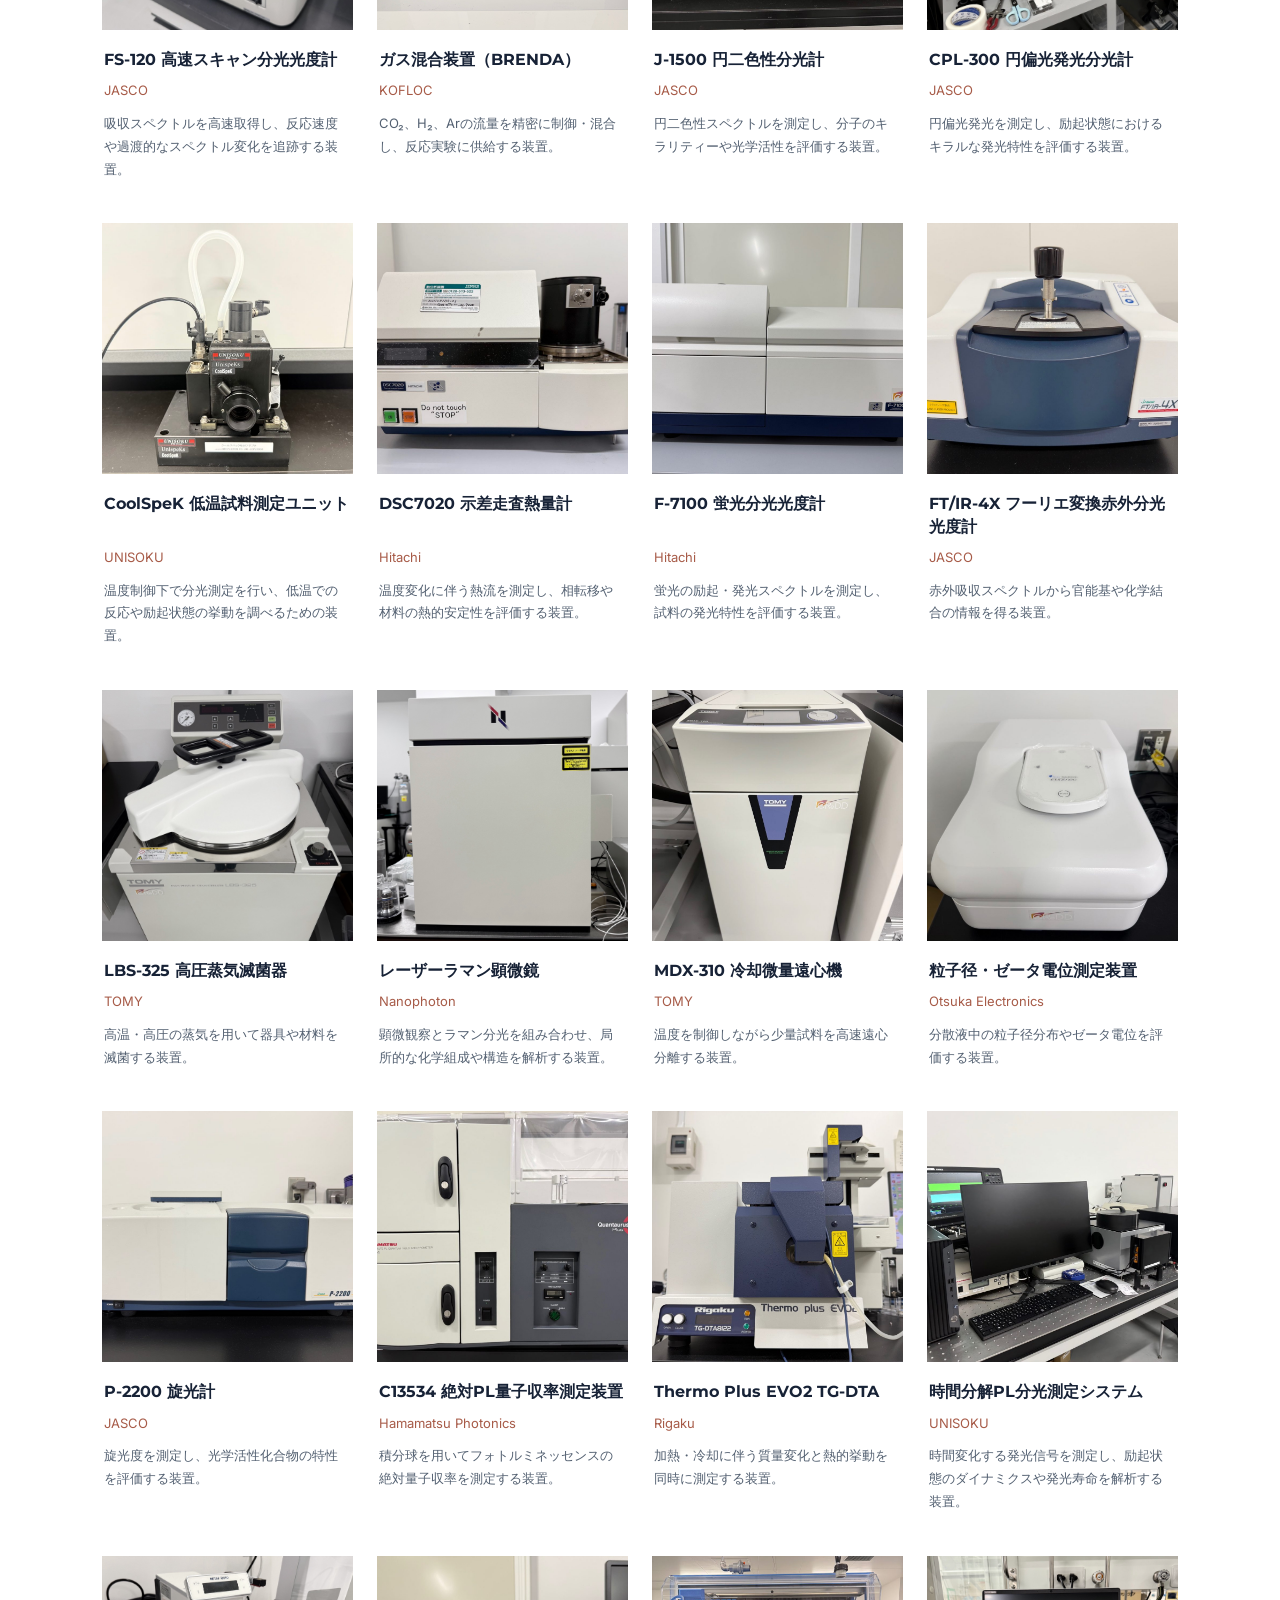
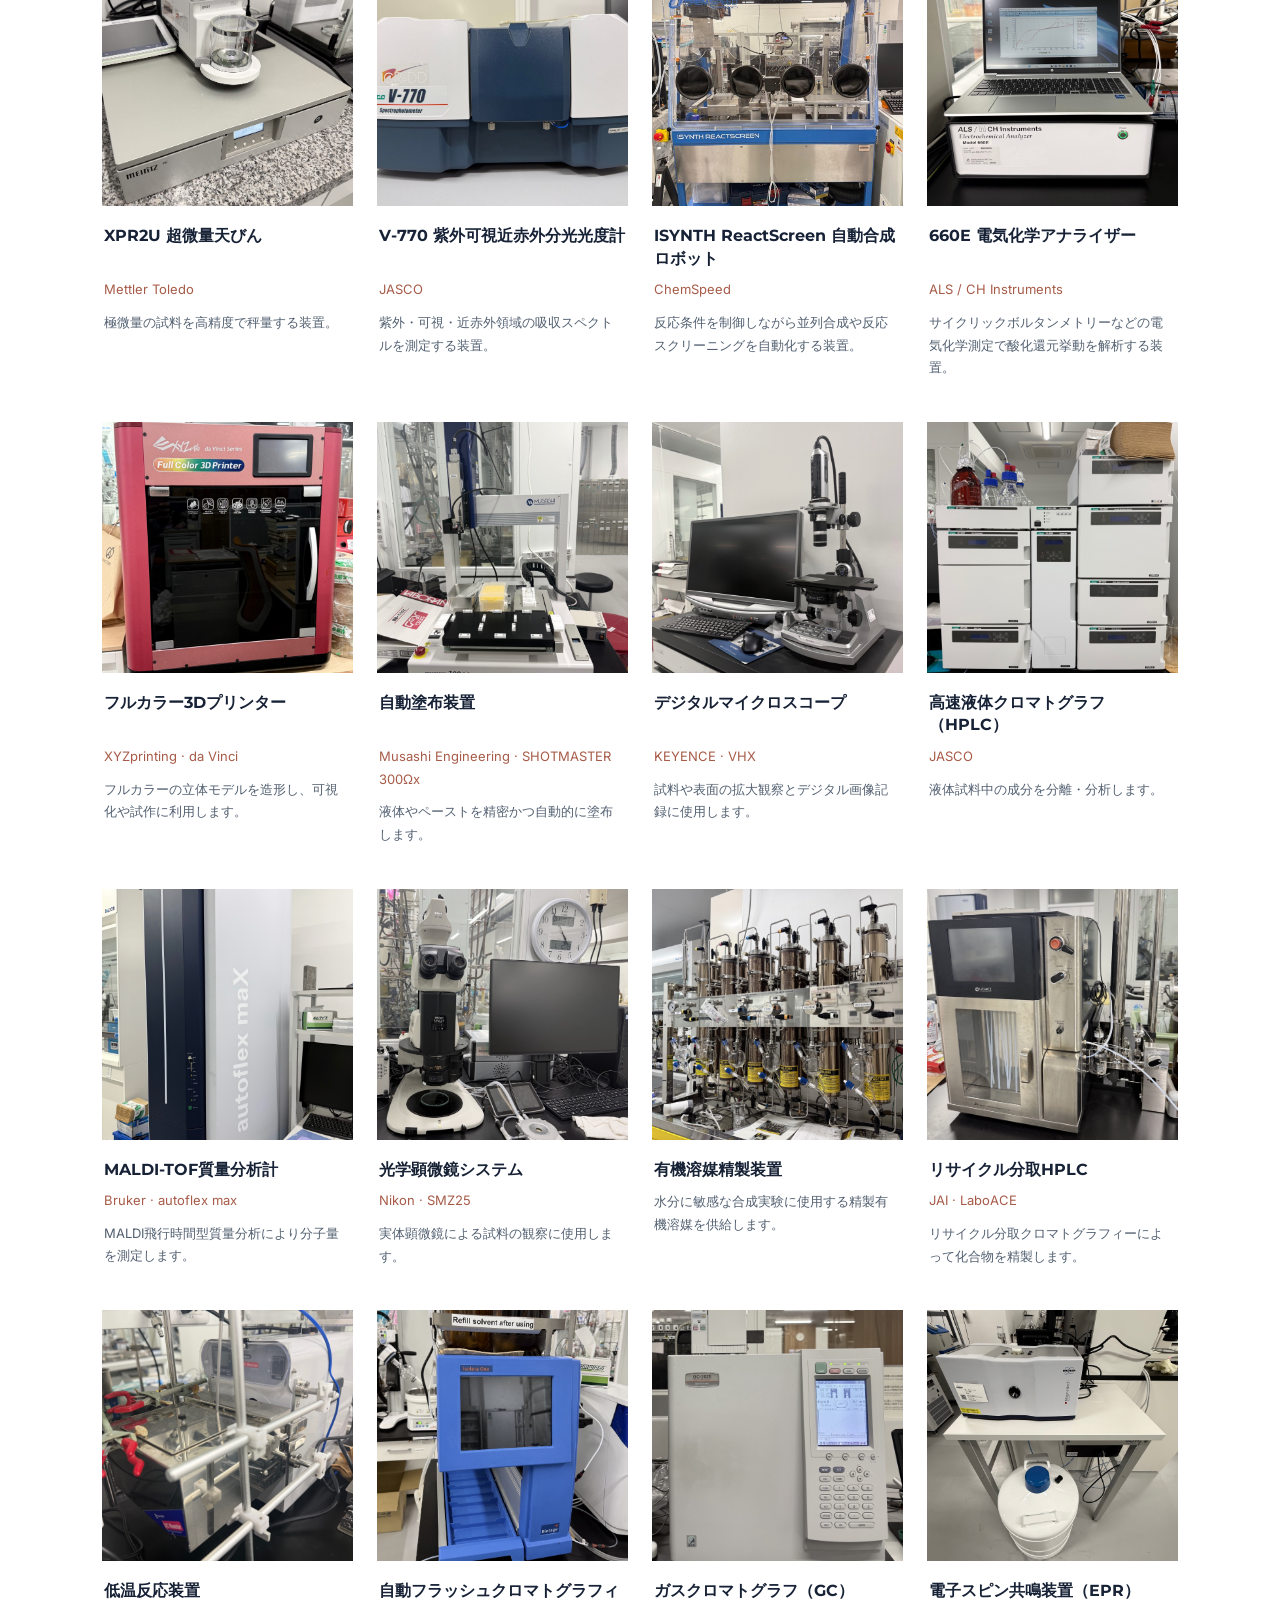
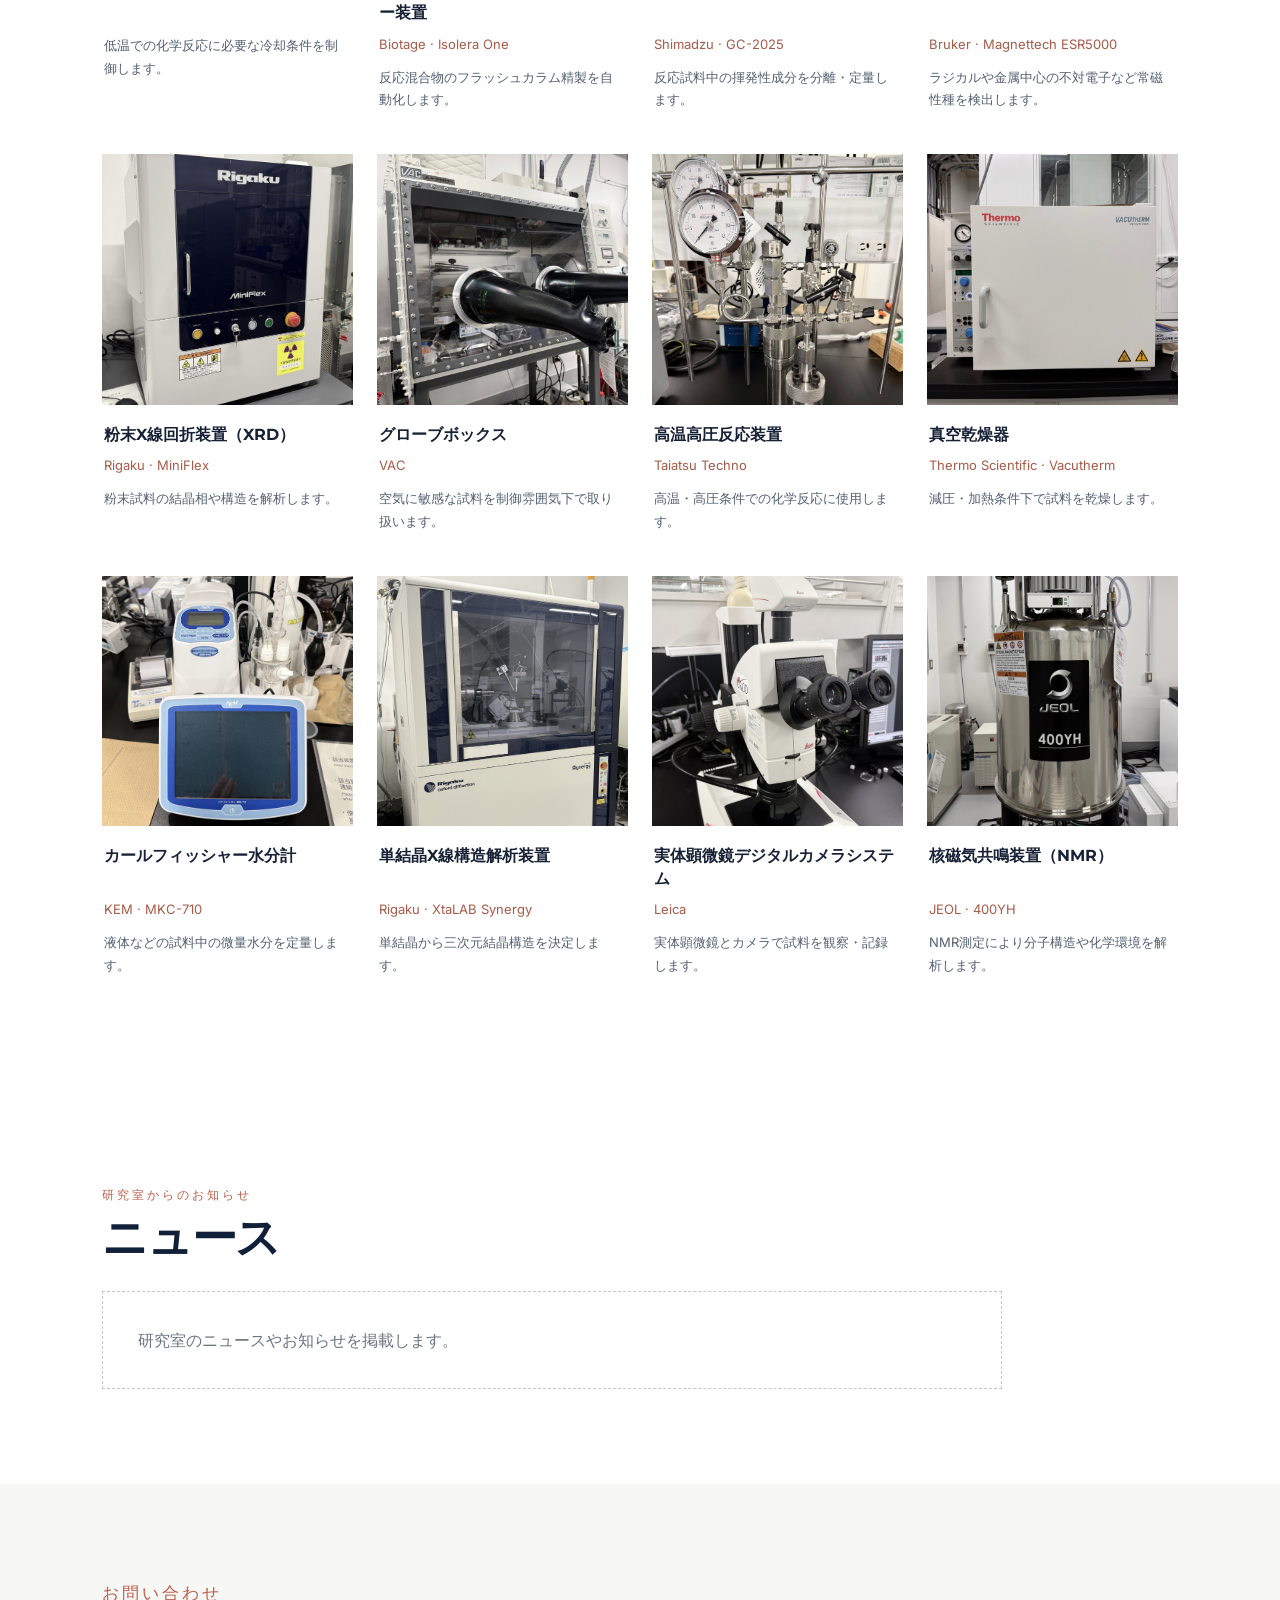
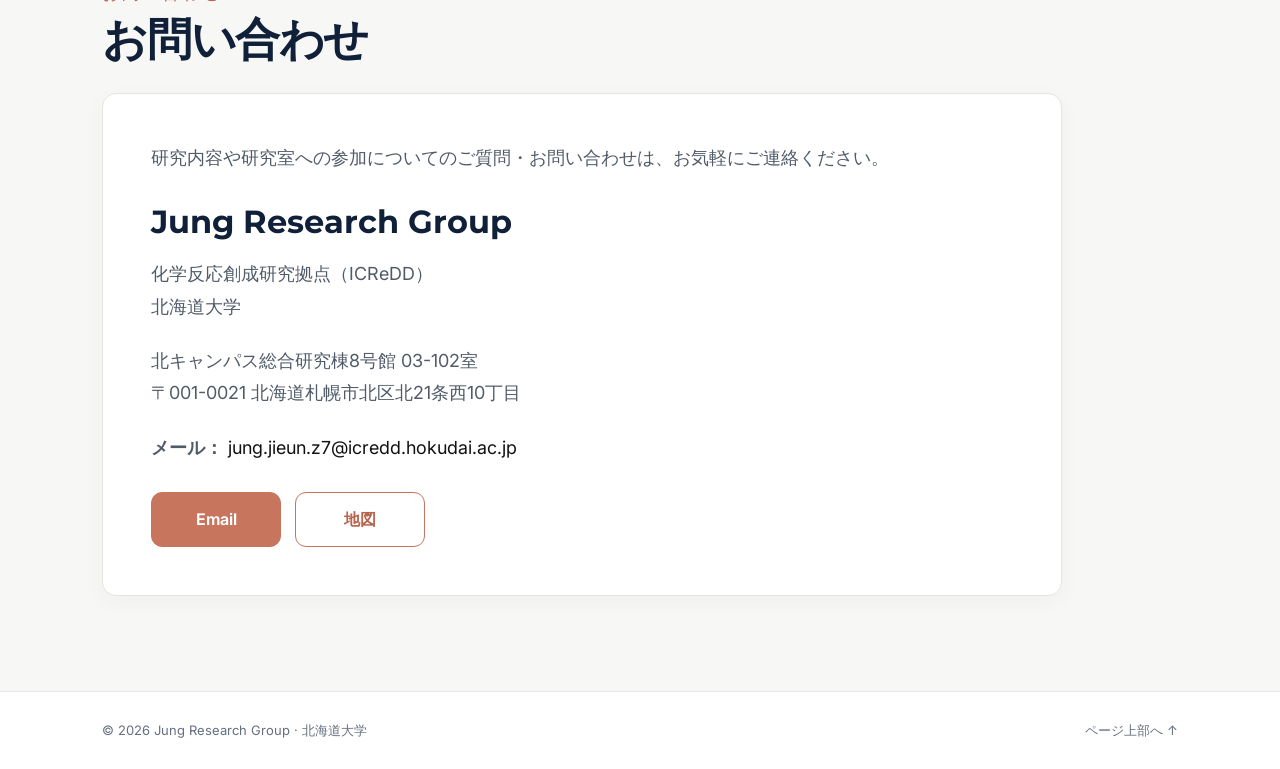
==== commit cc5740f7: "Add files via upload" ====
--- a/index-ja.html
+++ b/index-ja.html
@@ -115,7 +115,7 @@
 <article class="publication-entry"><span class="publication-number">33</span><div class="publication-body"><p class="pub-title"><a class="publication-title-link" href="https://doi.org/10.1039/c2ee21185h" rel="noopener noreferrer" target="_blank">Water-soluble mononuclear cobalt complexes with organic ligands acting as precatalysts for efficient photocatalytic water oxidation</a></p><p class="pub-authors">Dachao Hong, Jieun Jung, Jiyun Park, Yusuke Yamada, Tomoyoshi Suenobu, Yong-Min Lee, Wonwoo Nam*, and Shunichi Fukuzumi*</p><p class="pub-citation"><em class="journal-name">Energy Environ. Sci.</em> <strong>2012</strong>, <em>5</em>, 7606–7616.</p></div></article>
 </div>
 </section>
-<section class="content-section facilities-section" id="facilities"><div class="section-heading"><h2>研究設備</h2></div><div class="facilities-grid"><article class="facility-card"><img alt="FS-120 Fast Scan Spectrometer" class="fs120-photo" loading="lazy" src="assets/fs120.jpg"/><div class="facility-copy"><h3>FS-120 高速スキャン分光光度計</h3><p class="facility-maker">JASCO</p><p>吸収スペクトルを高速取得し、反応速度や過渡的なスペクトル変化を追跡する装置。</p></div></article><article class="facility-card"><img alt="Gas Mixing System (BRENDA)" loading="lazy" src="assets/gas-mixer.jpg"/><div class="facility-copy"><h3>ガス混合装置（BRENDA）</h3><p class="facility-maker">KOFLOC</p><p>CO₂、H₂、Arの流量を精密に制御・混合し、反応実験に供給する装置。</p></div></article><article class="facility-card"><img alt="J-1500 Circular Dichroism Spectrometer" loading="lazy" src="assets/cd.jpg"/><div class="facility-copy"><h3>J-1500 円二色性分光計</h3><p class="facility-maker">JASCO</p><p>円二色性スペクトルを測定し、分子のキラリティーや光学活性を評価する装置。</p></div></article><article class="facility-card"><img alt="CPL-300 Circularly Polarized Luminescence Spectrometer" loading="lazy" src="assets/cpl.jpg"/><div class="facility-copy"><h3>CPL-300 円偏光発光分光計</h3><p class="facility-maker">JASCO</p><p>円偏光発光を測定し、励起状態におけるキラルな発光特性を評価する装置。</p></div></article><article class="facility-card"><img alt="CoolSpeK Low-Temperature Sample Unit" loading="lazy" src="assets/coolspek.jpg"/><div class="facility-copy"><h3>CoolSpeK 低温試料測定ユニット</h3><p class="facility-maker">UNISOKU</p><p>温度制御下で分光測定を行い、低温での反応や励起状態の挙動を調べるための装置。</p></div></article><article class="facility-card"><img alt="DSC7020 Differential Scanning Calorimeter" loading="lazy" src="assets/dsc.jpg"/><div class="facility-copy"><h3>DSC7020 示差走査熱量計</h3><p class="facility-maker">Hitachi</p><p>温度変化に伴う熱流を測定し、相転移や材料の熱的安定性を評価する装置。</p></div></article><article class="facility-card"><img alt="F-7100 Fluorescence Spectrophotometer" loading="lazy" src="assets/fluorometer.jpg"/><div class="facility-copy"><h3>F-7100 蛍光分光光度計</h3><p class="facility-maker">Hitachi</p><p>蛍光の励起・発光スペクトルを測定し、試料の発光特性を評価する装置。</p></div></article><article class="facility-card"><img alt="FT/IR-4X FT-IR Spectrometer" loading="lazy" src="assets/ftir.jpg"/><div class="facility-copy"><h3>FT/IR-4X フーリエ変換赤外分光光度計</h3><p class="facility-maker">JASCO</p><p>赤外吸収スペクトルから官能基や化学結合の情報を得る装置。</p></div></article><article class="facility-card"><img alt="LBS-325 High-Pressure Steam Sterilizer" loading="lazy" src="assets/autoclave.jpg?v=20261105b"/><div class="facility-copy"><h3>LBS-325 高圧蒸気滅菌器</h3><p class="facility-maker">TOMY</p><p>高温・高圧の蒸気を用いて器具や材料を滅菌する装置。</p></div></article><article class="facility-card"><img alt="Laser Raman Microscope" loading="lazy" src="assets/raman.jpg?v=20261105c"/><div class="facility-copy"><h3>レーザーラマン顕微鏡</h3><p class="facility-maker">Nanophoton</p><p>顕微観察とラマン分光を組み合わせ、局所的な化学組成や構造を解析する装置。</p></div></article><article class="facility-card"><img alt="MDX-310 Refrigerated Microcentrifuge" loading="lazy" src="assets/centrifuge.jpg"/><div class="facility-copy"><h3>MDX-310 冷却微量遠心機</h3><p class="facility-maker">TOMY</p><p>温度を制御しながら少量試料を高速遠心分離する装置。</p></div></article><article class="facility-card"><img alt="Particle Size and Zeta Potential Analyzer" loading="lazy" src="assets/particle.jpg"/><div class="facility-copy"><h3>粒子径・ゼータ電位測定装置</h3><p class="facility-maker">Otsuka Electronics</p><p>分散液中の粒子径分布やゼータ電位を評価する装置。</p></div></article><article class="facility-card"><img alt="P-2200 Polarimeter" loading="lazy" src="assets/polarimeter.jpg"/><div class="facility-copy"><h3>P-2200 旋光計</h3><p class="facility-maker">JASCO</p><p>旋光度を測定し、光学活性化合物の特性を評価する装置。</p></div></article><article class="facility-card"><img alt="C13534 Absolute PL Quantum Yield Spectrometer" loading="lazy" src="assets/quantum-yield.jpg"/><div class="facility-copy"><h3>C13534 絶対PL量子収率測定装置</h3><p class="facility-maker">Hamamatsu Photonics</p><p>積分球を用いてフォトルミネッセンスの絶対量子収率を測定する装置。</p></div></article><article class="facility-card"><img alt="Thermo Plus EVO2 TG-DTA" loading="lazy" src="assets/tgdta.jpg"/><div class="facility-copy"><h3>Thermo Plus EVO2 TG-DTA</h3><p class="facility-maker">Rigaku</p><p>加熱・冷却に伴う質量変化と熱的挙動を同時に測定する装置。</p></div></article><article class="facility-card"><img alt="Time-Resolved PL Spectrometer" loading="lazy" src="assets/trpl.jpg"/><div class="facility-copy"><h3>時間分解PL分光測定システム</h3><p class="facility-maker">UNISOKU</p><p>時間変化する発光信号を測定し、励起状態のダイナミクスや発光寿命を解析する装置。</p></div></article><article class="facility-card"><img alt="XPR2U Ultra-Microbalance" loading="lazy" src="assets/microbalance.jpg?v=20261105d"/><div class="facility-copy"><h3>XPR2U 超微量天びん</h3><p class="facility-maker">Mettler Toledo</p><p>極微量の試料を高精度で秤量する装置。</p></div></article><article class="facility-card"><img alt="V-770 UV–Vis–NIR Spectrophotometer" loading="lazy" src="assets/uvvis.jpg"/><div class="facility-copy"><h3>V-770 紫外可視近赤外分光光度計</h3><p class="facility-maker">JASCO</p><p>紫外・可視・近赤外領域の吸収スペクトルを測定する装置。</p></div></article><article class="facility-card"><img alt="ISYNTH ReactScreen Automated Synthesis Robot" loading="lazy" src="assets/robot.jpg"/><div class="facility-copy"><h3>ISYNTH ReactScreen 自動合成ロボット</h3><p class="facility-maker">ChemSpeed</p><p>反応条件を制御しながら並列合成や反応スクリーニングを自動化する装置。</p></div></article><article class="facility-card"><img alt="660E Electrochemical Analyzer" loading="lazy" src="assets/cv.jpg"/><div class="facility-copy"><h3>660E 電気化学アナライザー</h3><p class="facility-maker">ALS / CH Instruments</p><p>サイクリックボルタンメトリーなどの電気化学測定で酸化還元挙動を解析する装置。</p></div></article><article class="facility-card"><img alt="フルカラー3Dプリンター" loading="lazy" src="assets/facility-new-01.jpg"/><div class="facility-copy"><h3>フルカラー3Dプリンター</h3><p class="facility-maker">XYZprinting · da Vinci</p><p>フルカラーの立体モデルを造形し、可視化や試作に利用します。</p></div></article><article class="facility-card"><img alt="自動塗布装置" loading="lazy" src="assets/facility-new-02.jpg"/><div class="facility-copy"><h3>自動塗布装置</h3><p class="facility-maker">Musashi Engineering · SHOTMASTER 300Ωx</p><p>液体やペーストを精密かつ自動的に塗布します。</p></div></article><article class="facility-card"><img alt="デジタルマイクロスコープ" loading="lazy" src="assets/facility-new-03.jpg"/><div class="facility-copy"><h3>デジタルマイクロスコープ</h3><p class="facility-maker">KEYENCE · VHX</p><p>試料や表面の拡大観察とデジタル画像記録に使用します。</p></div></article><article class="facility-card"><img alt="高速液体クロマトグラフ（HPLC）" loading="lazy" src="assets/facility-new-04.jpg"/><div class="facility-copy"><h3>高速液体クロマトグラフ（HPLC）</h3><p class="facility-maker">JASCO</p><p>液体試料中の成分を分離・分析します。</p></div></article><article class="facility-card"><img alt="MALDI-TOF質量分析計" loading="lazy" src="assets/facility-new-05.jpg"/><div class="facility-copy"><h3>MALDI-TOF質量分析計</h3><p class="facility-maker">Bruker · autoflex max</p><p>MALDI飛行時間型質量分析により分子量を測定します。</p></div></article><article class="facility-card"><img alt="光学顕微鏡システム" loading="lazy" src="assets/facility-new-06.jpg?v=20261105b"/><div class="facility-copy"><h3>光学顕微鏡システム</h3><p class="facility-maker">Nikon · SMZ25</p><p>実体顕微鏡による試料の観察に使用します。</p></div></article><article class="facility-card"><img alt="有機溶媒精製装置" loading="lazy" src="assets/facility-new-07.jpg"/><div class="facility-copy"><h3>有機溶媒精製装置</h3><p>水分に敏感な合成実験に使用する精製有機溶媒を供給します。</p></div></article><article class="facility-card"><img alt="リサイクル分取HPLC" loading="lazy" src="assets/facility-new-08.jpg?v=20261105b"/><div class="facility-copy"><h3>リサイクル分取HPLC</h3><p class="facility-maker">JAI · LaboACE</p><p>リサイクル分取クロマトグラフィーによって化合物を精製します。</p></div></article><article class="facility-card"><img alt="低温反応装置" loading="lazy" src="assets/facility-new-09.jpg"/><div class="facility-copy"><h3>低温反応装置</h3><p>低温での化学反応に必要な冷却条件を制御します。</p></div></article><article class="facility-card"><img alt="自動フラッシュクロマトグラフィー装置" loading="lazy" src="assets/facility-new-10.jpg"/><div class="facility-copy"><h3>自動フラッシュクロマトグラフィー装置</h3><p class="facility-maker">Biotage · Isolera One</p><p>反応混合物のフラッシュカラム精製を自動化します。</p></div></article><article class="facility-card"><img alt="ガスクロマトグラフ（GC）" loading="lazy" src="assets/facility-new-11.jpg?v=20261105d"/><div class="facility-copy"><h3>ガスクロマトグラフ（GC）</h3><p class="facility-maker">Shimadzu · GC-2025</p><p>反応試料中の揮発性成分を分離・定量します。</p></div></article><article class="facility-card"><img alt="電子スピン共鳴装置（EPR）" loading="lazy" src="assets/facility-new-12.jpg"/><div class="facility-copy"><h3>電子スピン共鳴装置（EPR）</h3><p class="facility-maker">Bruker · Magnettech ESR5000</p><p>ラジカルや金属中心の不対電子など常磁性種を検出します。</p></div></article><article class="facility-card"><img alt="粉末X線回折装置（XRD）" loading="lazy" src="assets/facility-new-13.jpg?v=20261105d"/><div class="facility-copy"><h3>粉末X線回折装置（XRD）</h3><p class="facility-maker">Rigaku · MiniFlex</p><p>粉末試料の結晶相や構造を解析します。</p></div></article><article class="facility-card"><img alt="グローブボックス" loading="lazy" src="assets/facility-new-14.jpg?v=20261105c"/><div class="facility-copy"><h3>グローブボックス</h3><p class="facility-maker">VAC</p><p>空気に敏感な試料を制御雰囲気下で取り扱います。</p></div></article><article class="facility-card"><img alt="高温高圧反応装置" loading="lazy" src="assets/facility-new-15.jpg?v=20261105c"/><div class="facility-copy"><h3>高温高圧反応装置</h3><p class="facility-maker">Taiatsu Techno</p><p>高温・高圧条件での化学反応に使用します。</p></div></article><article class="facility-card"><img alt="真空乾燥器" loading="lazy" src="assets/facility-new-16.jpg"/><div class="facility-copy"><h3>真空乾燥器</h3><p class="facility-maker">Thermo Scientific · Vacutherm</p><p>減圧・加熱条件下で試料を乾燥します。</p></div></article><article class="facility-card"><img alt="カールフィッシャー水分計" loading="lazy" src="assets/facility-new-17.jpg?v=20261105d"/><div class="facility-copy"><h3>カールフィッシャー水分計</h3><p class="facility-maker">KEM · MKC-710</p><p>液体などの試料中の微量水分を定量します。</p></div></article><article class="facility-card"><img alt="単結晶X線構造解析装置" loading="lazy" src="assets/facility-new-18.jpg?v=20261105d"/><div class="facility-copy"><h3>単結晶X線構造解析装置</h3><p class="facility-maker">Rigaku · XtaLAB Synergy</p><p>単結晶から三次元結晶構造を決定します。</p></div></article><article class="facility-card"><img alt="実体顕微鏡デジタルカメラシステム" loading="lazy" src="assets/facility-new-19.jpg?v=20261105d"/><div class="facility-copy"><h3>実体顕微鏡デジタルカメラシステム</h3><p class="facility-maker">Leica</p><p>実体顕微鏡とカメラで試料を観察・記録します。</p></div></article><article class="facility-card"><img alt="核磁気共鳴装置（NMR）" loading="lazy" src="assets/facility-new-20.jpg?v=20261105c"/><div class="facility-copy"><h3>核磁気共鳴装置（NMR）</h3><p class="facility-maker">JEOL · 400YH</p><p>NMR測定により分子構造や化学環境を解析します。</p></div></article></div></section><section class="content-section" id="news">
+<section class="content-section facilities-section" id="facilities"><div class="section-heading"><h2>研究設備</h2></div><div class="facilities-grid"><article class="facility-card"><img alt="FS-120 Fast Scan Spectrometer" class="fs120-photo" loading="lazy" src="assets/fs120.jpg"/><div class="facility-copy"><h3>FS-120 高速スキャン分光光度計</h3><p class="facility-maker">JASCO</p><p>吸収スペクトルを高速取得し、反応速度や過渡的なスペクトル変化を追跡する装置。</p></div></article><article class="facility-card"><img alt="Gas Mixing System (BRENDA)" loading="lazy" src="assets/gas-mixer.jpg?v=20261106"/><div class="facility-copy"><h3>ガス混合装置（BRENDA）</h3><p class="facility-maker">KOFLOC</p><p>CO₂、H₂、Arの流量を精密に制御・混合し、反応実験に供給する装置。</p></div></article><article class="facility-card"><img alt="J-1500 Circular Dichroism Spectrometer" loading="lazy" src="assets/cd.jpg"/><div class="facility-copy"><h3>J-1500 円二色性分光計</h3><p class="facility-maker">JASCO</p><p>円二色性スペクトルを測定し、分子のキラリティーや光学活性を評価する装置。</p></div></article><article class="facility-card"><img alt="CPL-300 Circularly Polarized Luminescence Spectrometer" loading="lazy" src="assets/cpl.jpg"/><div class="facility-copy"><h3>CPL-300 円偏光発光分光計</h3><p class="facility-maker">JASCO</p><p>円偏光発光を測定し、励起状態におけるキラルな発光特性を評価する装置。</p></div></article><article class="facility-card"><img alt="CoolSpeK Low-Temperature Sample Unit" loading="lazy" src="assets/coolspek.jpg"/><div class="facility-copy"><h3>CoolSpeK 低温試料測定ユニット</h3><p class="facility-maker">UNISOKU</p><p>温度制御下で分光測定を行い、低温での反応や励起状態の挙動を調べるための装置。</p></div></article><article class="facility-card"><img alt="DSC7020 Differential Scanning Calorimeter" loading="lazy" src="assets/dsc.jpg"/><div class="facility-copy"><h3>DSC7020 示差走査熱量計</h3><p class="facility-maker">Hitachi</p><p>温度変化に伴う熱流を測定し、相転移や材料の熱的安定性を評価する装置。</p></div></article><article class="facility-card"><img alt="F-7100 Fluorescence Spectrophotometer" loading="lazy" src="assets/fluorometer.jpg"/><div class="facility-copy"><h3>F-7100 蛍光分光光度計</h3><p class="facility-maker">Hitachi</p><p>蛍光の励起・発光スペクトルを測定し、試料の発光特性を評価する装置。</p></div></article><article class="facility-card"><img alt="FT/IR-4X FT-IR Spectrometer" loading="lazy" src="assets/ftir.jpg"/><div class="facility-copy"><h3>FT/IR-4X フーリエ変換赤外分光光度計</h3><p class="facility-maker">JASCO</p><p>赤外吸収スペクトルから官能基や化学結合の情報を得る装置。</p></div></article><article class="facility-card"><img alt="LBS-325 High-Pressure Steam Sterilizer" loading="lazy" src="assets/autoclave.jpg?v=20261105b"/><div class="facility-copy"><h3>LBS-325 高圧蒸気滅菌器</h3><p class="facility-maker">TOMY</p><p>高温・高圧の蒸気を用いて器具や材料を滅菌する装置。</p></div></article><article class="facility-card"><img alt="Laser Raman Microscope" loading="lazy" src="assets/raman.jpg?v=20261105c"/><div class="facility-copy"><h3>レーザーラマン顕微鏡</h3><p class="facility-maker">Nanophoton</p><p>顕微観察とラマン分光を組み合わせ、局所的な化学組成や構造を解析する装置。</p></div></article><article class="facility-card"><img alt="MDX-310 Refrigerated Microcentrifuge" loading="lazy" src="assets/centrifuge.jpg"/><div class="facility-copy"><h3>MDX-310 冷却微量遠心機</h3><p class="facility-maker">TOMY</p><p>温度を制御しながら少量試料を高速遠心分離する装置。</p></div></article><article class="facility-card"><img alt="Particle Size and Zeta Potential Analyzer" loading="lazy" src="assets/particle.jpg"/><div class="facility-copy"><h3>粒子径・ゼータ電位測定装置</h3><p class="facility-maker">Otsuka Electronics</p><p>分散液中の粒子径分布やゼータ電位を評価する装置。</p></div></article><article class="facility-card"><img alt="P-2200 Polarimeter" loading="lazy" src="assets/polarimeter.jpg"/><div class="facility-copy"><h3>P-2200 旋光計</h3><p class="facility-maker">JASCO</p><p>旋光度を測定し、光学活性化合物の特性を評価する装置。</p></div></article><article class="facility-card"><img alt="C13534 Absolute PL Quantum Yield Spectrometer" loading="lazy" src="assets/quantum-yield.jpg"/><div class="facility-copy"><h3>C13534 絶対PL量子収率測定装置</h3><p class="facility-maker">Hamamatsu Photonics</p><p>積分球を用いてフォトルミネッセンスの絶対量子収率を測定する装置。</p></div></article><article class="facility-card"><img alt="Thermo Plus EVO2 TG-DTA" loading="lazy" src="assets/tgdta.jpg"/><div class="facility-copy"><h3>Thermo Plus EVO2 TG-DTA</h3><p class="facility-maker">Rigaku</p><p>加熱・冷却に伴う質量変化と熱的挙動を同時に測定する装置。</p></div></article><article class="facility-card"><img alt="Time-Resolved PL Spectrometer" loading="lazy" src="assets/trpl.jpg"/><div class="facility-copy"><h3>時間分解PL分光測定システム</h3><p class="facility-maker">UNISOKU</p><p>時間変化する発光信号を測定し、励起状態のダイナミクスや発光寿命を解析する装置。</p></div></article><article class="facility-card"><img alt="XPR2U Ultra-Microbalance" loading="lazy" src="assets/microbalance.jpg?v=20261105d"/><div class="facility-copy"><h3>XPR2U 超微量天びん</h3><p class="facility-maker">Mettler Toledo</p><p>極微量の試料を高精度で秤量する装置。</p></div></article><article class="facility-card"><img alt="V-770 UV–Vis–NIR Spectrophotometer" loading="lazy" src="assets/uvvis.jpg"/><div class="facility-copy"><h3>V-770 紫外可視近赤外分光光度計</h3><p class="facility-maker">JASCO</p><p>紫外・可視・近赤外領域の吸収スペクトルを測定する装置。</p></div></article><article class="facility-card"><img alt="ISYNTH ReactScreen Automated Synthesis Robot" loading="lazy" src="assets/robot.jpg"/><div class="facility-copy"><h3>ISYNTH ReactScreen 自動合成ロボット</h3><p class="facility-maker">ChemSpeed</p><p>反応条件を制御しながら並列合成や反応スクリーニングを自動化する装置。</p></div></article><article class="facility-card"><img alt="660E Electrochemical Analyzer" loading="lazy" src="assets/cv.jpg?v=20261106"/><div class="facility-copy"><h3>660E 電気化学アナライザー</h3><p class="facility-maker">ALS / CH Instruments</p><p>サイクリックボルタンメトリーなどの電気化学測定で酸化還元挙動を解析する装置。</p></div></article><article class="facility-card"><img alt="フルカラー3Dプリンター" loading="lazy" src="assets/facility-new-01.jpg"/><div class="facility-copy"><h3>フルカラー3Dプリンター</h3><p class="facility-maker">XYZprinting · da Vinci</p><p>フルカラーの立体モデルを造形し、可視化や試作に利用します。</p></div></article><article class="facility-card"><img alt="自動塗布装置" loading="lazy" src="assets/facility-new-02.jpg"/><div class="facility-copy"><h3>自動塗布装置</h3><p class="facility-maker">Musashi Engineering · SHOTMASTER 300Ωx</p><p>液体やペーストを精密かつ自動的に塗布します。</p></div></article><article class="facility-card"><img alt="デジタルマイクロスコープ" loading="lazy" src="assets/facility-new-03.jpg"/><div class="facility-copy"><h3>デジタルマイクロスコープ</h3><p class="facility-maker">KEYENCE · VHX</p><p>試料や表面の拡大観察とデジタル画像記録に使用します。</p></div></article><article class="facility-card"><img alt="高速液体クロマトグラフ（HPLC）" loading="lazy" src="assets/facility-new-04.jpg"/><div class="facility-copy"><h3>高速液体クロマトグラフ（HPLC）</h3><p class="facility-maker">JASCO</p><p>液体試料中の成分を分離・分析します。</p></div></article><article class="facility-card"><img alt="MALDI-TOF質量分析計" loading="lazy" src="assets/facility-new-05.jpg"/><div class="facility-copy"><h3>MALDI-TOF質量分析計</h3><p class="facility-maker">Bruker · autoflex max</p><p>MALDI飛行時間型質量分析により分子量を測定します。</p></div></article><article class="facility-card"><img alt="光学顕微鏡システム" loading="lazy" src="assets/facility-new-06.jpg?v=20261105b"/><div class="facility-copy"><h3>光学顕微鏡システム</h3><p class="facility-maker">Nikon · SMZ25</p><p>実体顕微鏡による試料の観察に使用します。</p></div></article><article class="facility-card"><img alt="有機溶媒精製装置" loading="lazy" src="assets/facility-new-07.jpg"/><div class="facility-copy"><h3>有機溶媒精製装置</h3><p>水分に敏感な合成実験に使用する精製有機溶媒を供給します。</p></div></article><article class="facility-card"><img alt="リサイクル分取HPLC" loading="lazy" src="assets/facility-new-08.jpg?v=20261105b"/><div class="facility-copy"><h3>リサイクル分取HPLC</h3><p class="facility-maker">JAI · LaboACE</p><p>リサイクル分取クロマトグラフィーによって化合物を精製します。</p></div></article><article class="facility-card"><img alt="低温反応装置" loading="lazy" src="assets/facility-new-09.jpg"/><div class="facility-copy"><h3>低温反応装置</h3><p>低温での化学反応に必要な冷却条件を制御します。</p></div></article><article class="facility-card"><img alt="自動フラッシュクロマトグラフィー装置" loading="lazy" src="assets/facility-new-10.jpg"/><div class="facility-copy"><h3>自動フラッシュクロマトグラフィー装置</h3><p class="facility-maker">Biotage · Isolera One</p><p>反応混合物のフラッシュカラム精製を自動化します。</p></div></article><article class="facility-card"><img alt="ガスクロマトグラフ（GC）" loading="lazy" src="assets/facility-new-11.jpg?v=20261105d"/><div class="facility-copy"><h3>ガスクロマトグラフ（GC）</h3><p class="facility-maker">Shimadzu · GC-2025</p><p>反応試料中の揮発性成分を分離・定量します。</p></div></article><article class="facility-card"><img alt="電子スピン共鳴装置（EPR）" loading="lazy" src="assets/facility-new-12.jpg?v=20261106"/><div class="facility-copy"><h3>電子スピン共鳴装置（EPR）</h3><p class="facility-maker">Bruker · Magnettech ESR5000</p><p>ラジカルや金属中心の不対電子など常磁性種を検出します。</p></div></article><article class="facility-card"><img alt="粉末X線回折装置（XRD）" loading="lazy" src="assets/facility-new-13.jpg?v=20261105d"/><div class="facility-copy"><h3>粉末X線回折装置（XRD）</h3><p class="facility-maker">Rigaku · MiniFlex</p><p>粉末試料の結晶相や構造を解析します。</p></div></article><article class="facility-card"><img alt="グローブボックス" loading="lazy" src="assets/facility-new-14.jpg?v=20261105c"/><div class="facility-copy"><h3>グローブボックス</h3><p class="facility-maker">VAC</p><p>空気に敏感な試料を制御雰囲気下で取り扱います。</p></div></article><article class="facility-card"><img alt="高温高圧反応装置" loading="lazy" src="assets/facility-new-15.jpg?v=20261105c"/><div class="facility-copy"><h3>高温高圧反応装置</h3><p class="facility-maker">Taiatsu Techno</p><p>高温・高圧条件での化学反応に使用します。</p></div></article><article class="facility-card"><img alt="真空乾燥器" loading="lazy" src="assets/facility-new-16.jpg?v=20261106"/><div class="facility-copy"><h3>真空乾燥器</h3><p class="facility-maker">Thermo Scientific · Vacutherm</p><p>減圧・加熱条件下で試料を乾燥します。</p></div></article><article class="facility-card"><img alt="カールフィッシャー水分計" loading="lazy" src="assets/facility-new-17.jpg?v=20261105d"/><div class="facility-copy"><h3>カールフィッシャー水分計</h3><p class="facility-maker">KEM · MKC-710</p><p>液体などの試料中の微量水分を定量します。</p></div></article><article class="facility-card"><img alt="単結晶X線構造解析装置" loading="lazy" src="assets/facility-new-18.jpg?v=20261105d"/><div class="facility-copy"><h3>単結晶X線構造解析装置</h3><p class="facility-maker">Rigaku · XtaLAB Synergy</p><p>単結晶から三次元結晶構造を決定します。</p></div></article><article class="facility-card"><img alt="実体顕微鏡デジタルカメラシステム" loading="lazy" src="assets/facility-new-19.jpg?v=20261105d"/><div class="facility-copy"><h3>実体顕微鏡デジタルカメラシステム</h3><p class="facility-maker">Leica</p><p>実体顕微鏡とカメラで試料を観察・記録します。</p></div></article><article class="facility-card"><img alt="核磁気共鳴装置（NMR）" loading="lazy" src="assets/facility-new-20.jpg?v=20261105c"/><div class="facility-copy"><h3>核磁気共鳴装置（NMR）</h3><p class="facility-maker">JEOL · 400YH</p><p>NMR測定により分子構造や化学環境を解析します。</p></div></article></div></section><section class="content-section" id="news">
 <div class="section-heading"><p class="eyebrow">研究室からのお知らせ</p><h2>ニュース</h2></div>
 <div class="empty-panel">研究室のニュースやお知らせを掲載します。</div>
 </section>
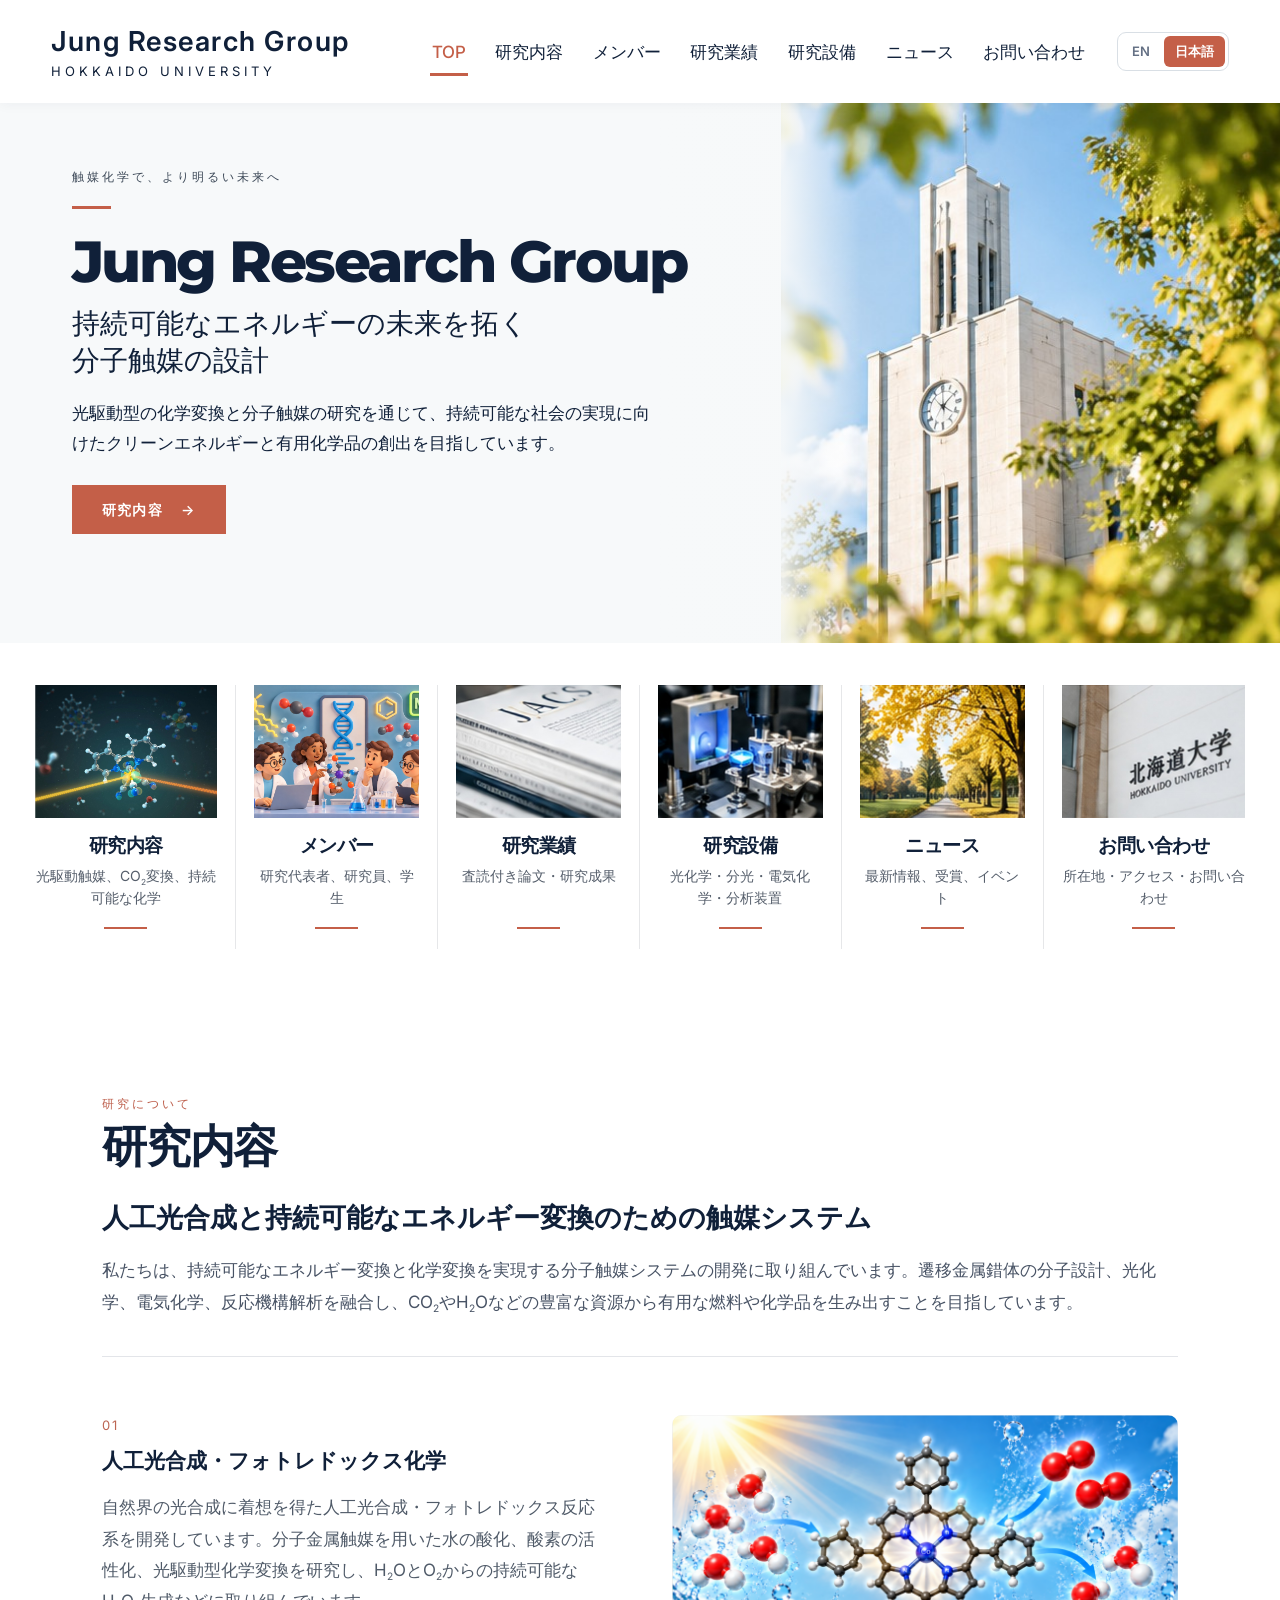
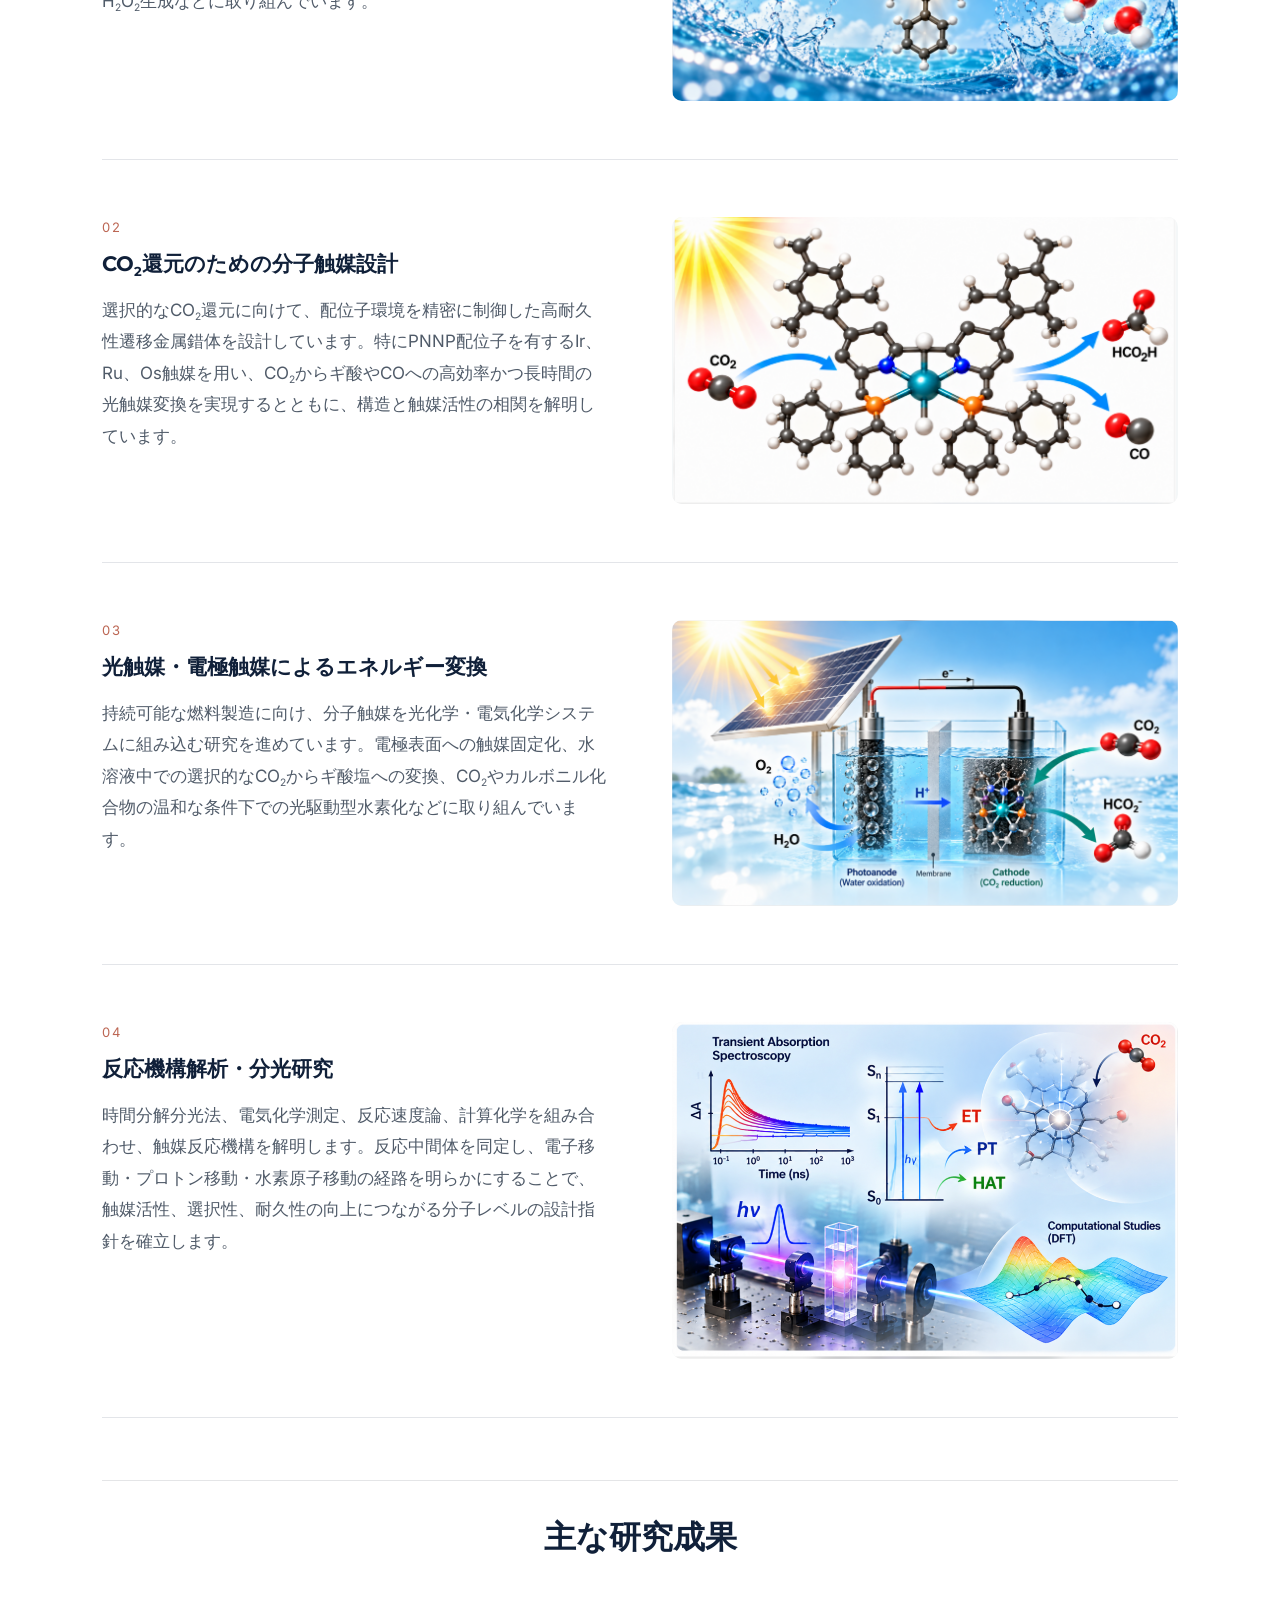
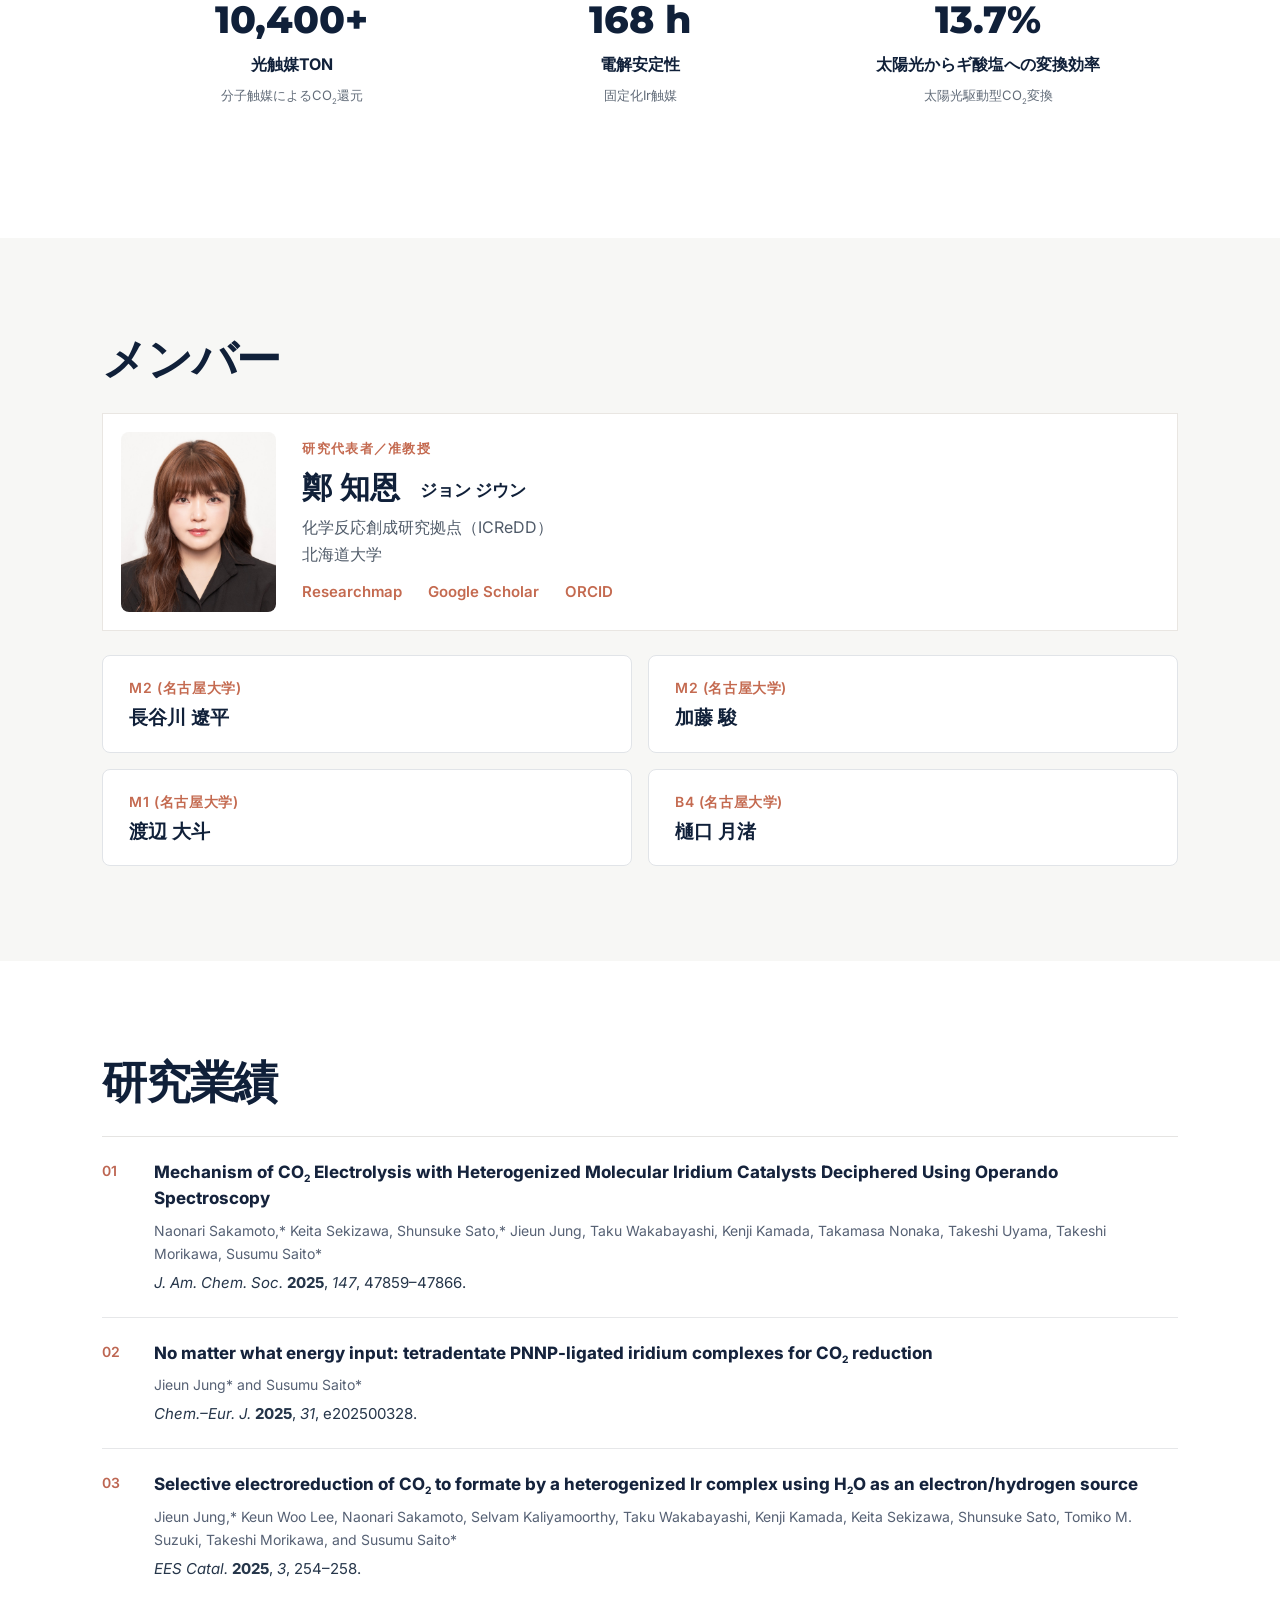
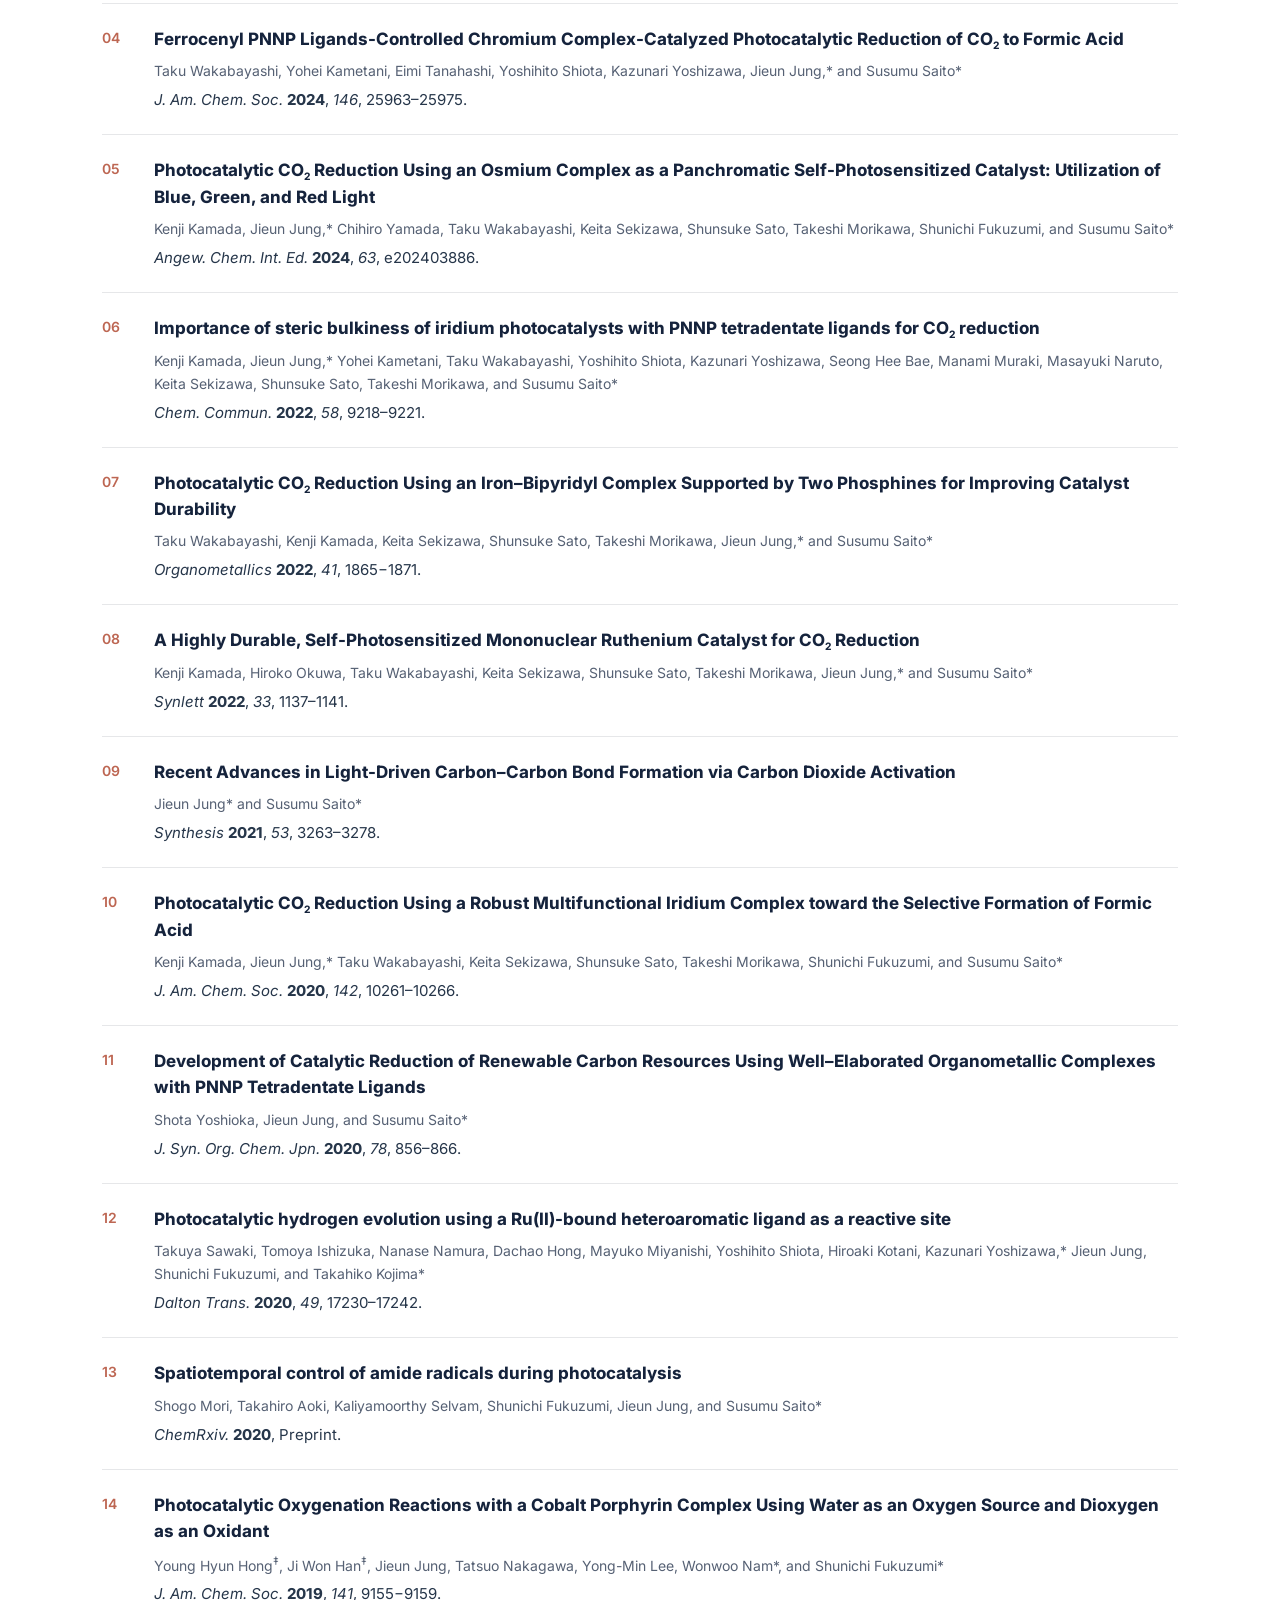
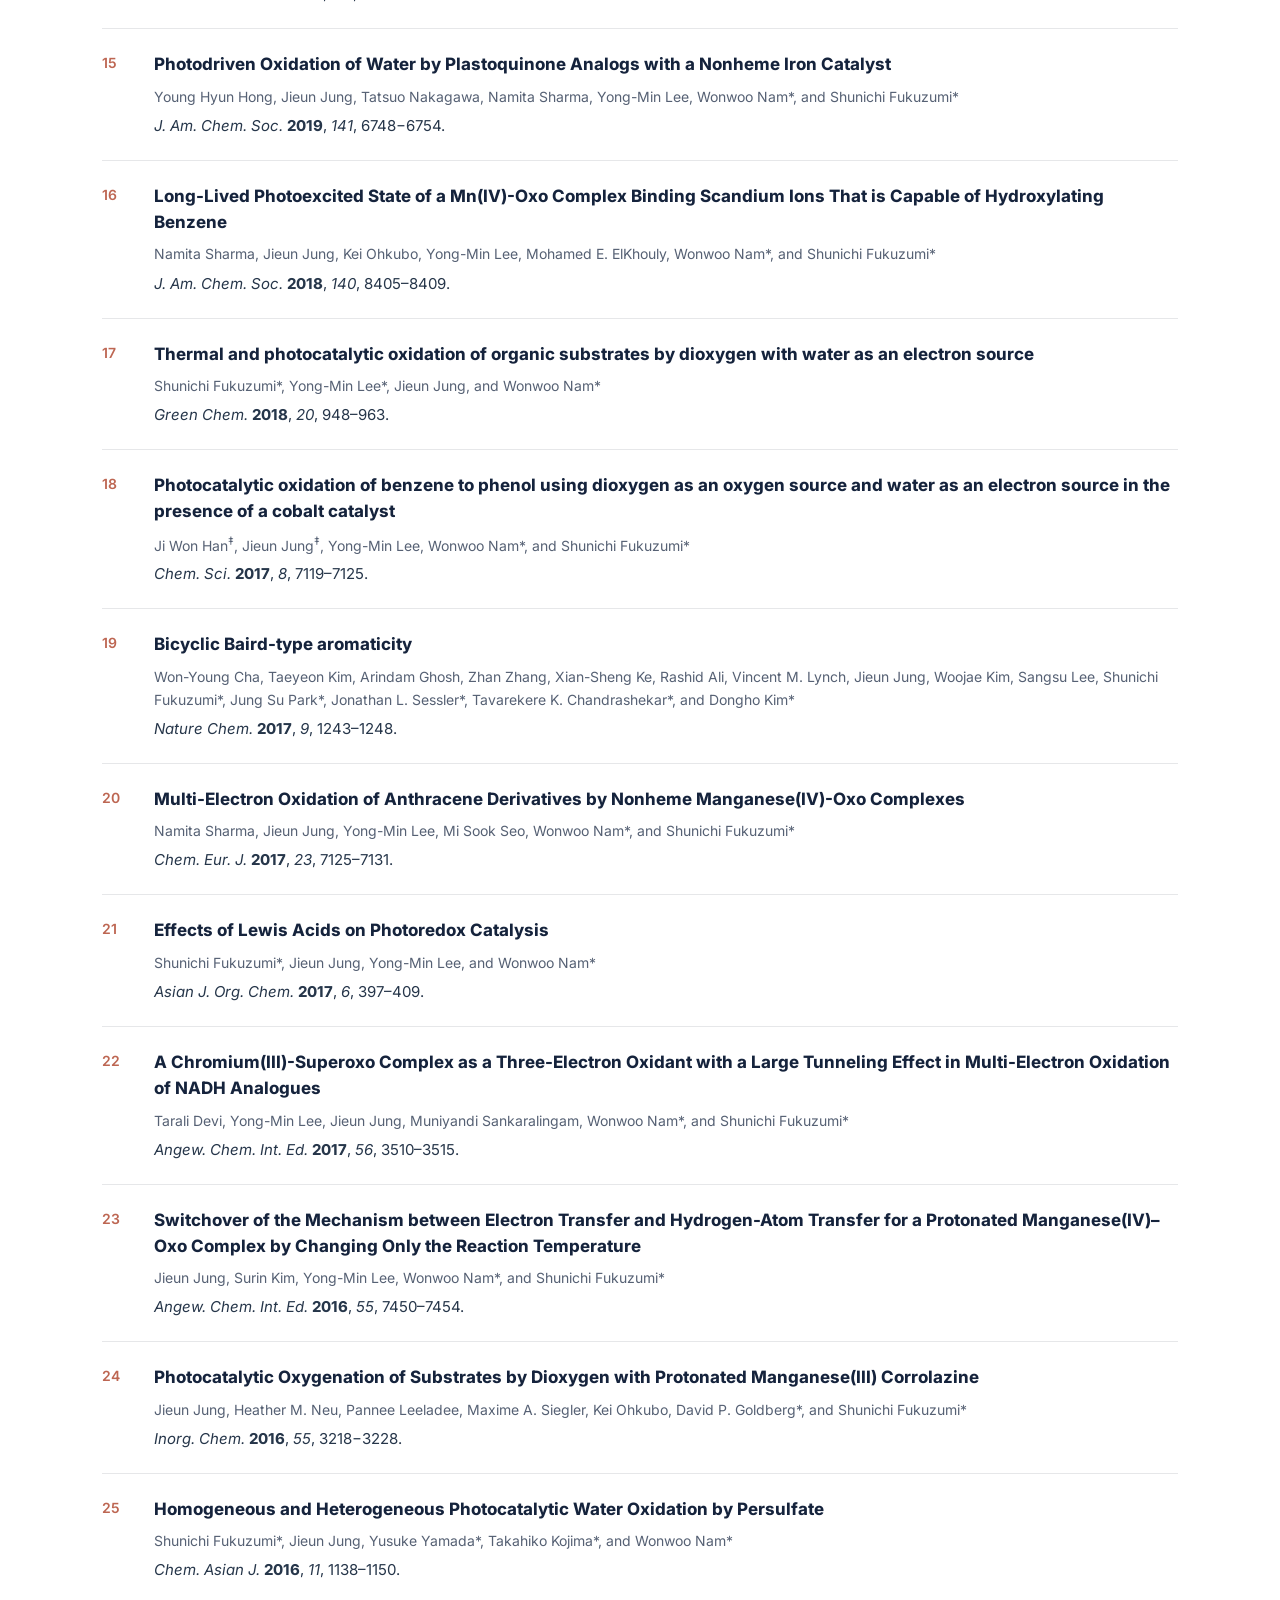
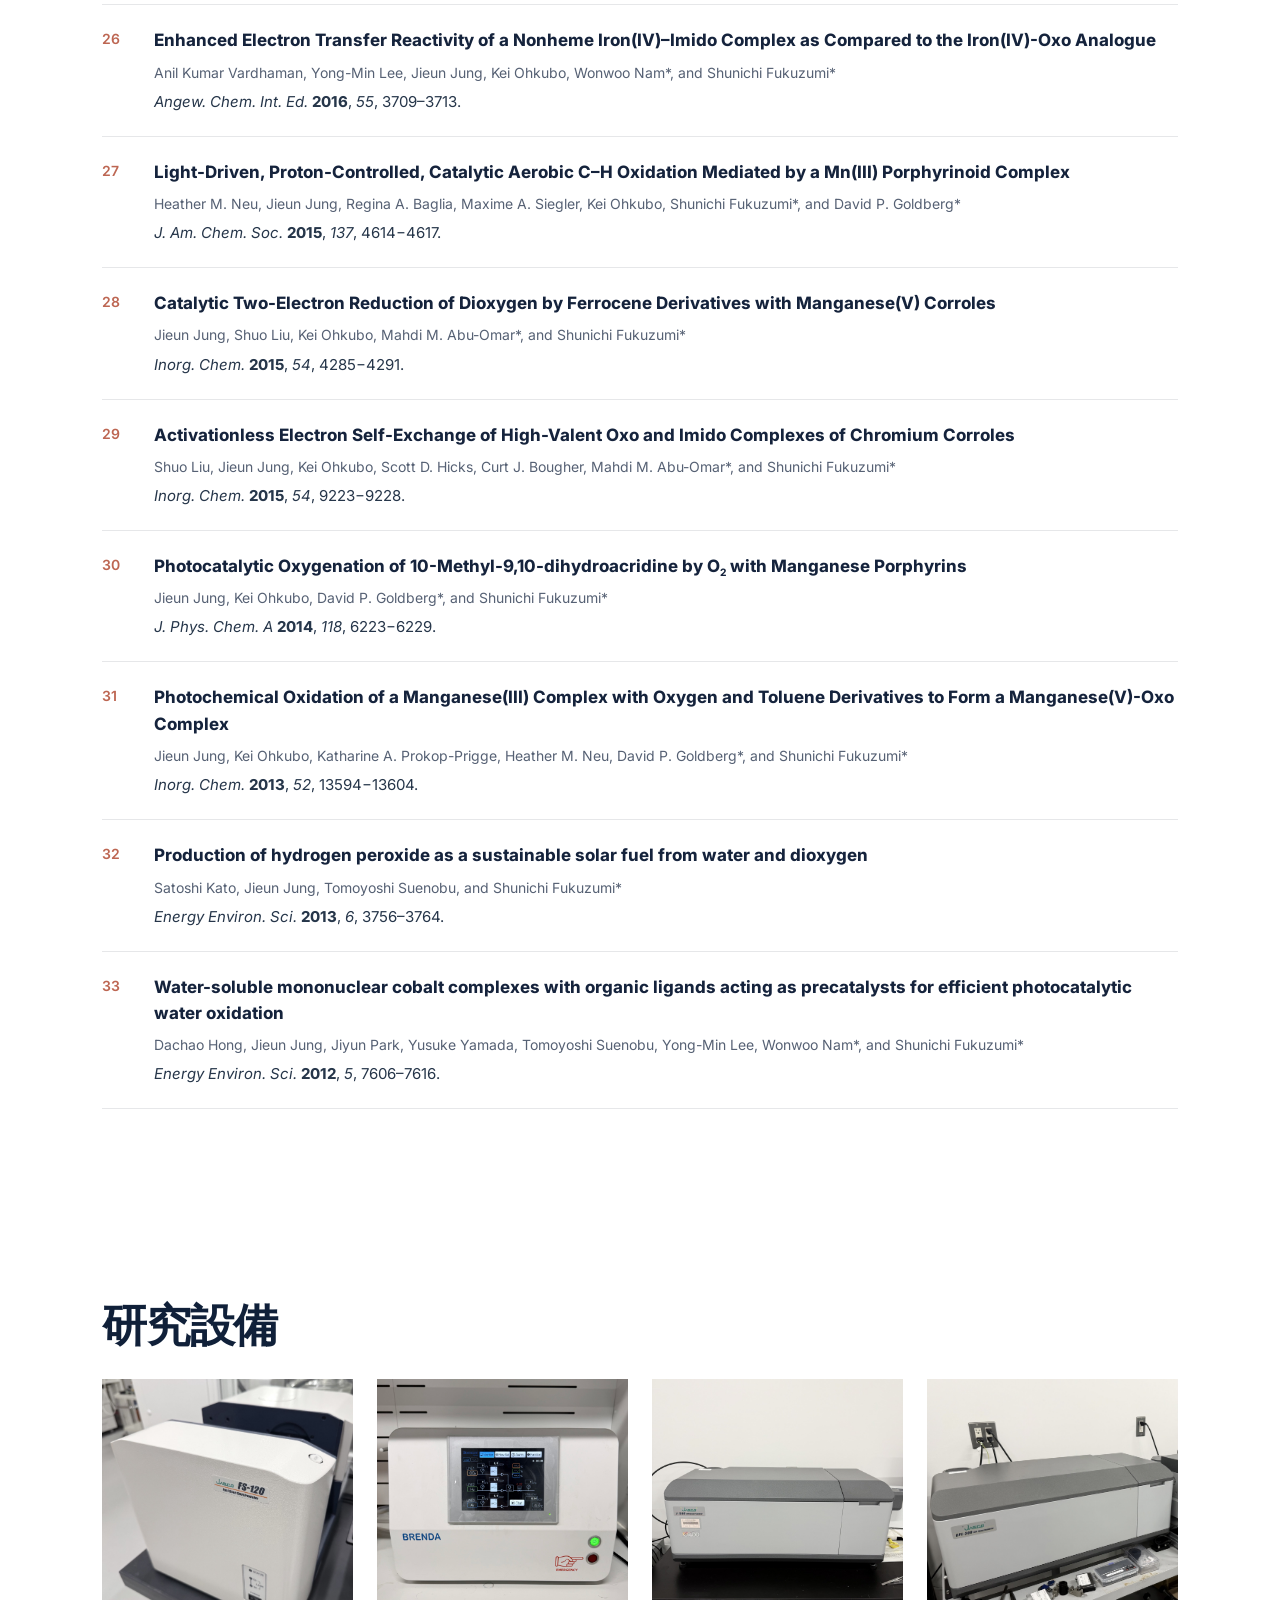
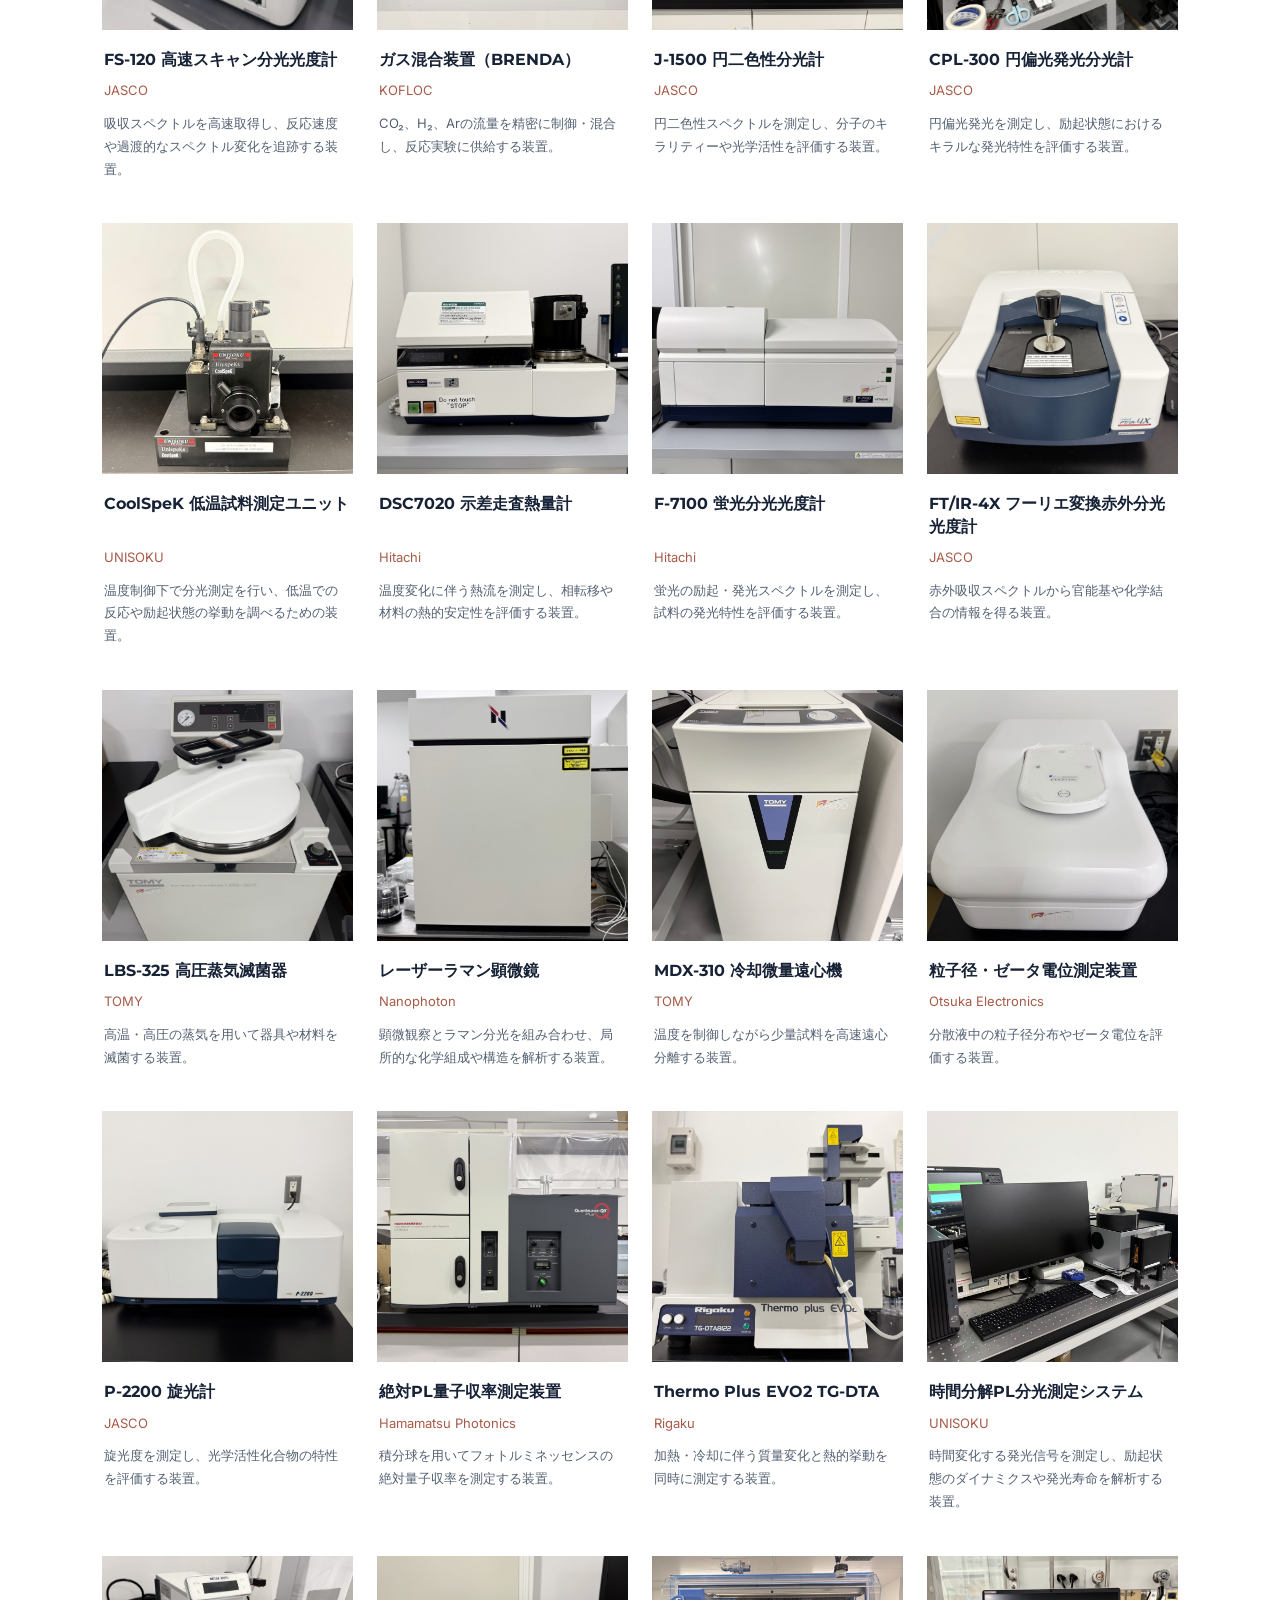
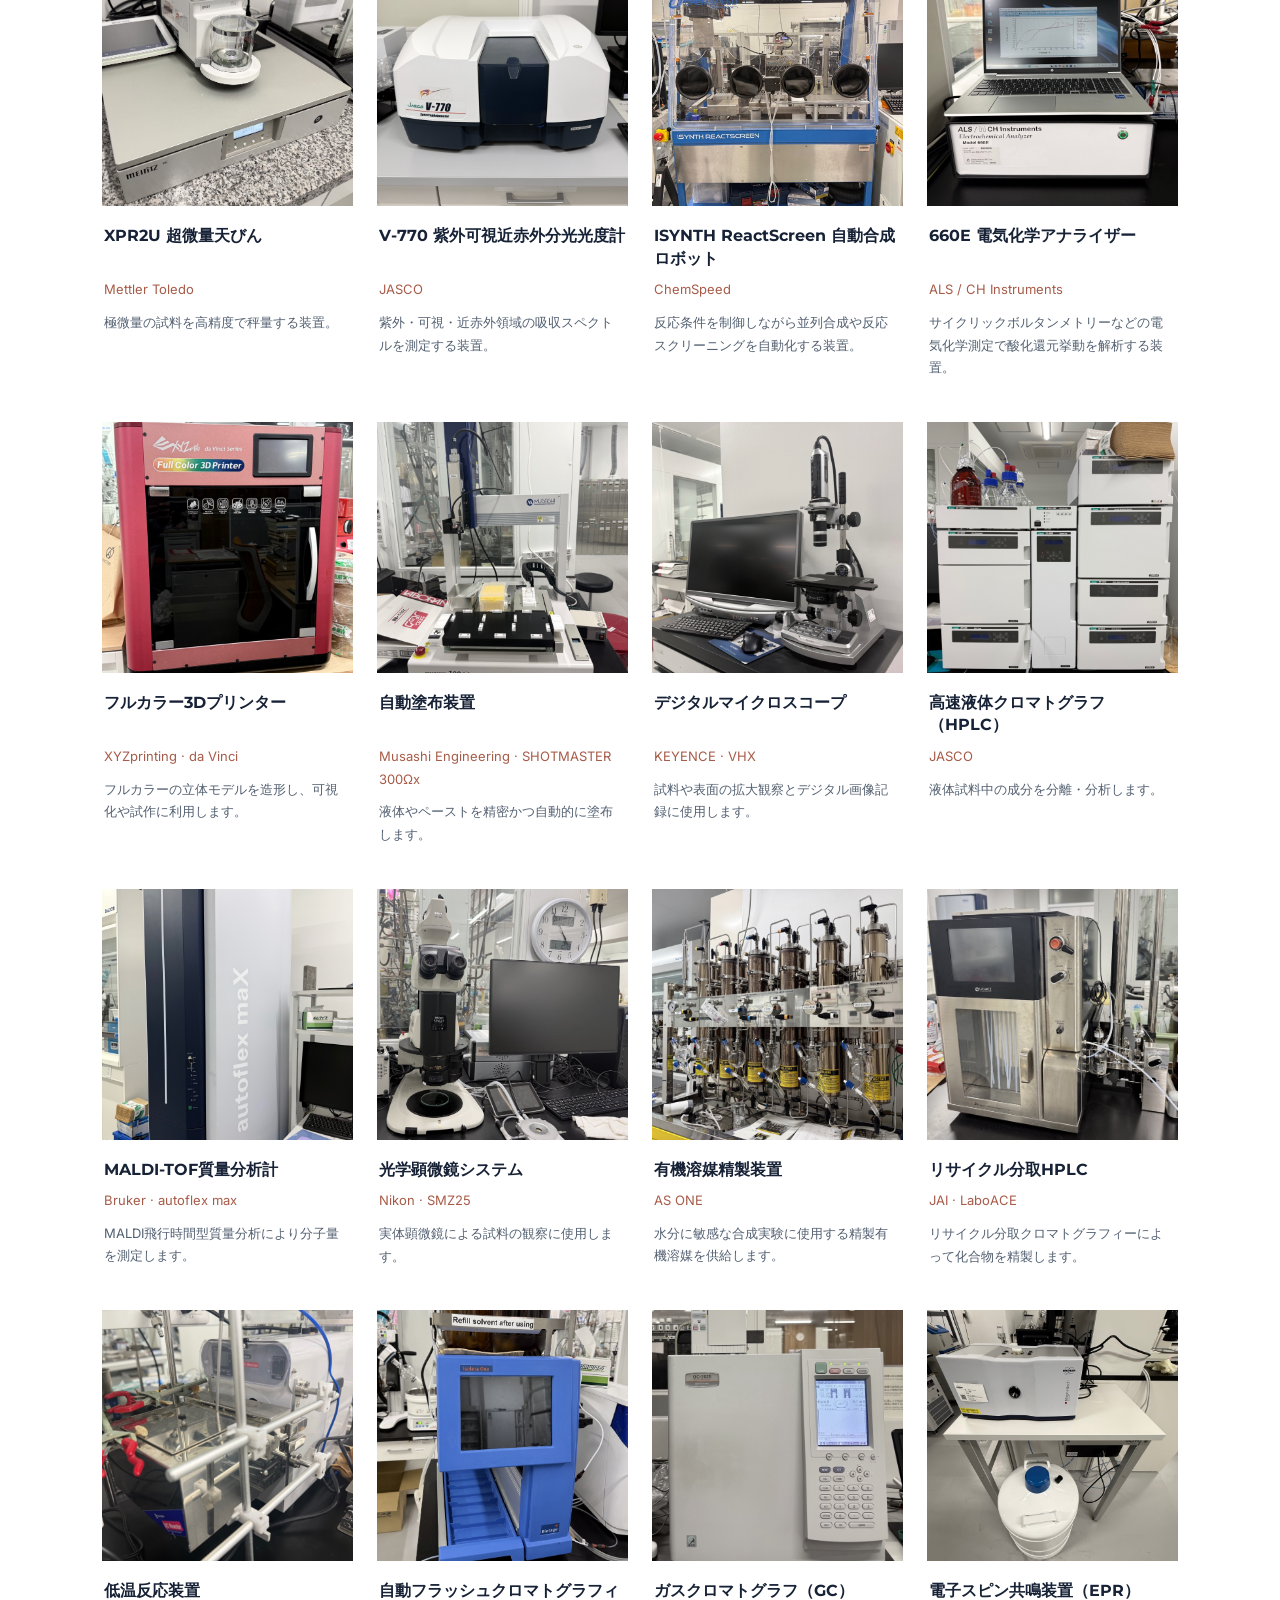
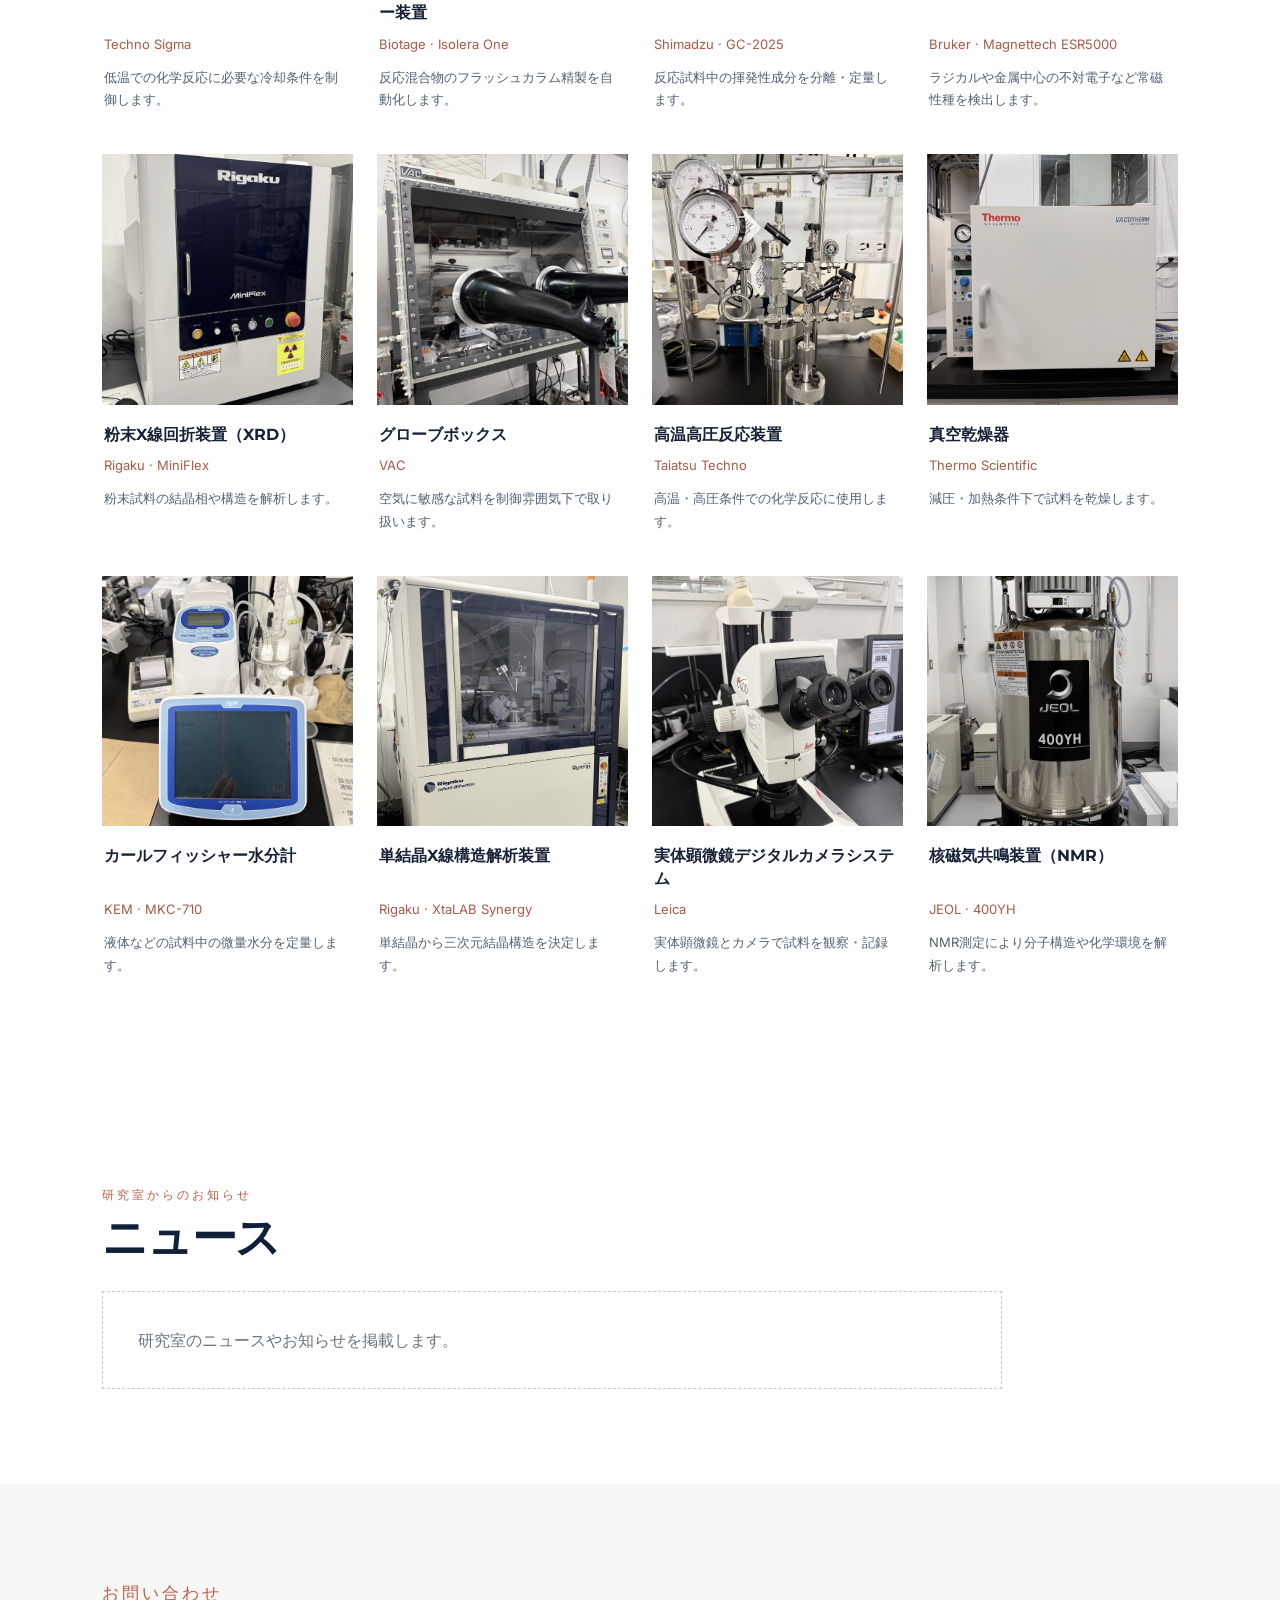
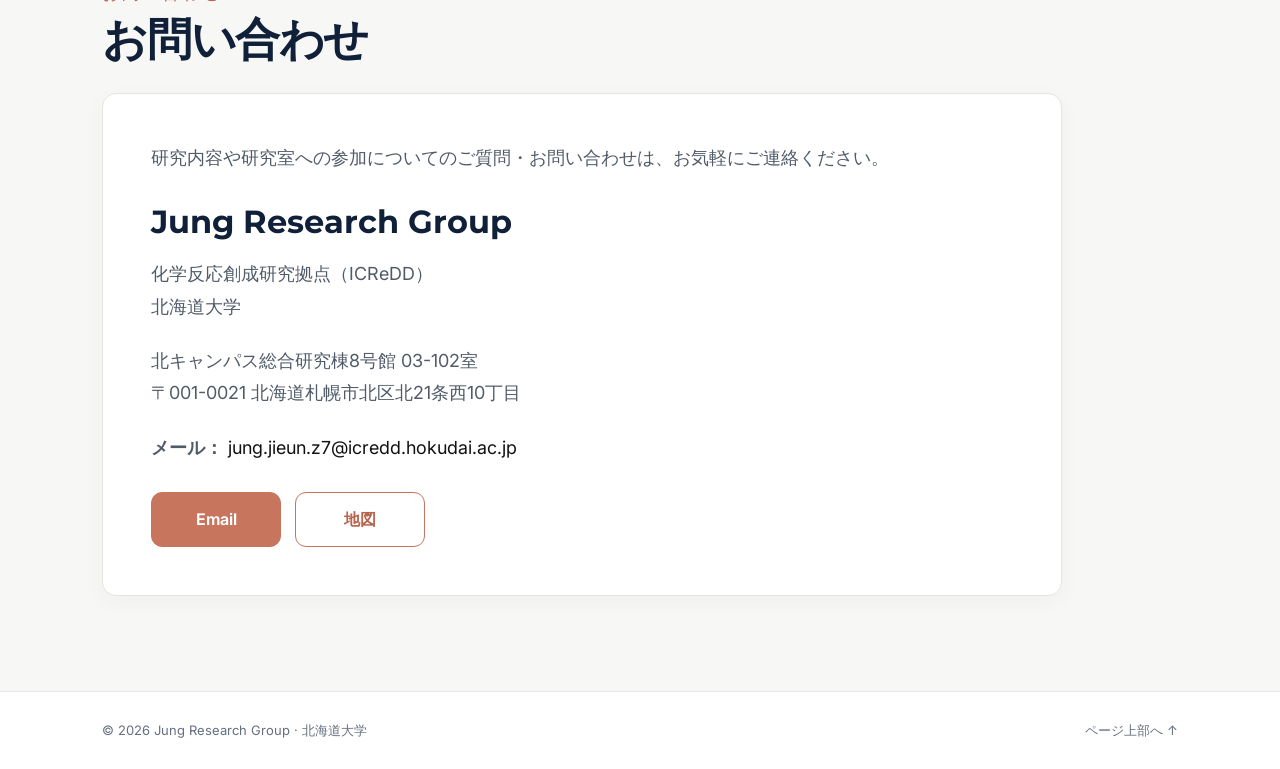
==== commit 1745ff94: "Add files via upload" ====
--- a/index-ja.html
+++ b/index-ja.html
@@ -115,7 +115,7 @@
 <article class="publication-entry"><span class="publication-number">33</span><div class="publication-body"><p class="pub-title"><a class="publication-title-link" href="https://doi.org/10.1039/c2ee21185h" rel="noopener noreferrer" target="_blank">Water-soluble mononuclear cobalt complexes with organic ligands acting as precatalysts for efficient photocatalytic water oxidation</a></p><p class="pub-authors">Dachao Hong, Jieun Jung, Jiyun Park, Yusuke Yamada, Tomoyoshi Suenobu, Yong-Min Lee, Wonwoo Nam*, and Shunichi Fukuzumi*</p><p class="pub-citation"><em class="journal-name">Energy Environ. Sci.</em> <strong>2012</strong>, <em>5</em>, 7606–7616.</p></div></article>
 </div>
 </section>
-<section class="content-section facilities-section" id="facilities"><div class="section-heading"><h2>研究設備</h2></div><div class="facilities-grid"><article class="facility-card"><img alt="FS-120 Fast Scan Spectrometer" class="fs120-photo" loading="lazy" src="assets/fs120.jpg"/><div class="facility-copy"><h3>FS-120 高速スキャン分光光度計</h3><p class="facility-maker">JASCO</p><p>吸収スペクトルを高速取得し、反応速度や過渡的なスペクトル変化を追跡する装置。</p></div></article><article class="facility-card"><img alt="Gas Mixing System (BRENDA)" loading="lazy" src="assets/gas-mixer.jpg?v=20261106"/><div class="facility-copy"><h3>ガス混合装置（BRENDA）</h3><p class="facility-maker">KOFLOC</p><p>CO₂、H₂、Arの流量を精密に制御・混合し、反応実験に供給する装置。</p></div></article><article class="facility-card"><img alt="J-1500 Circular Dichroism Spectrometer" loading="lazy" src="assets/cd.jpg"/><div class="facility-copy"><h3>J-1500 円二色性分光計</h3><p class="facility-maker">JASCO</p><p>円二色性スペクトルを測定し、分子のキラリティーや光学活性を評価する装置。</p></div></article><article class="facility-card"><img alt="CPL-300 Circularly Polarized Luminescence Spectrometer" loading="lazy" src="assets/cpl.jpg"/><div class="facility-copy"><h3>CPL-300 円偏光発光分光計</h3><p class="facility-maker">JASCO</p><p>円偏光発光を測定し、励起状態におけるキラルな発光特性を評価する装置。</p></div></article><article class="facility-card"><img alt="CoolSpeK Low-Temperature Sample Unit" loading="lazy" src="assets/coolspek.jpg"/><div class="facility-copy"><h3>CoolSpeK 低温試料測定ユニット</h3><p class="facility-maker">UNISOKU</p><p>温度制御下で分光測定を行い、低温での反応や励起状態の挙動を調べるための装置。</p></div></article><article class="facility-card"><img alt="DSC7020 Differential Scanning Calorimeter" loading="lazy" src="assets/dsc.jpg"/><div class="facility-copy"><h3>DSC7020 示差走査熱量計</h3><p class="facility-maker">Hitachi</p><p>温度変化に伴う熱流を測定し、相転移や材料の熱的安定性を評価する装置。</p></div></article><article class="facility-card"><img alt="F-7100 Fluorescence Spectrophotometer" loading="lazy" src="assets/fluorometer.jpg"/><div class="facility-copy"><h3>F-7100 蛍光分光光度計</h3><p class="facility-maker">Hitachi</p><p>蛍光の励起・発光スペクトルを測定し、試料の発光特性を評価する装置。</p></div></article><article class="facility-card"><img alt="FT/IR-4X FT-IR Spectrometer" loading="lazy" src="assets/ftir.jpg"/><div class="facility-copy"><h3>FT/IR-4X フーリエ変換赤外分光光度計</h3><p class="facility-maker">JASCO</p><p>赤外吸収スペクトルから官能基や化学結合の情報を得る装置。</p></div></article><article class="facility-card"><img alt="LBS-325 High-Pressure Steam Sterilizer" loading="lazy" src="assets/autoclave.jpg?v=20261105b"/><div class="facility-copy"><h3>LBS-325 高圧蒸気滅菌器</h3><p class="facility-maker">TOMY</p><p>高温・高圧の蒸気を用いて器具や材料を滅菌する装置。</p></div></article><article class="facility-card"><img alt="Laser Raman Microscope" loading="lazy" src="assets/raman.jpg?v=20261105c"/><div class="facility-copy"><h3>レーザーラマン顕微鏡</h3><p class="facility-maker">Nanophoton</p><p>顕微観察とラマン分光を組み合わせ、局所的な化学組成や構造を解析する装置。</p></div></article><article class="facility-card"><img alt="MDX-310 Refrigerated Microcentrifuge" loading="lazy" src="assets/centrifuge.jpg"/><div class="facility-copy"><h3>MDX-310 冷却微量遠心機</h3><p class="facility-maker">TOMY</p><p>温度を制御しながら少量試料を高速遠心分離する装置。</p></div></article><article class="facility-card"><img alt="Particle Size and Zeta Potential Analyzer" loading="lazy" src="assets/particle.jpg"/><div class="facility-copy"><h3>粒子径・ゼータ電位測定装置</h3><p class="facility-maker">Otsuka Electronics</p><p>分散液中の粒子径分布やゼータ電位を評価する装置。</p></div></article><article class="facility-card"><img alt="P-2200 Polarimeter" loading="lazy" src="assets/polarimeter.jpg"/><div class="facility-copy"><h3>P-2200 旋光計</h3><p class="facility-maker">JASCO</p><p>旋光度を測定し、光学活性化合物の特性を評価する装置。</p></div></article><article class="facility-card"><img alt="C13534 Absolute PL Quantum Yield Spectrometer" loading="lazy" src="assets/quantum-yield.jpg"/><div class="facility-copy"><h3>C13534 絶対PL量子収率測定装置</h3><p class="facility-maker">Hamamatsu Photonics</p><p>積分球を用いてフォトルミネッセンスの絶対量子収率を測定する装置。</p></div></article><article class="facility-card"><img alt="Thermo Plus EVO2 TG-DTA" loading="lazy" src="assets/tgdta.jpg"/><div class="facility-copy"><h3>Thermo Plus EVO2 TG-DTA</h3><p class="facility-maker">Rigaku</p><p>加熱・冷却に伴う質量変化と熱的挙動を同時に測定する装置。</p></div></article><article class="facility-card"><img alt="Time-Resolved PL Spectrometer" loading="lazy" src="assets/trpl.jpg"/><div class="facility-copy"><h3>時間分解PL分光測定システム</h3><p class="facility-maker">UNISOKU</p><p>時間変化する発光信号を測定し、励起状態のダイナミクスや発光寿命を解析する装置。</p></div></article><article class="facility-card"><img alt="XPR2U Ultra-Microbalance" loading="lazy" src="assets/microbalance.jpg?v=20261105d"/><div class="facility-copy"><h3>XPR2U 超微量天びん</h3><p class="facility-maker">Mettler Toledo</p><p>極微量の試料を高精度で秤量する装置。</p></div></article><article class="facility-card"><img alt="V-770 UV–Vis–NIR Spectrophotometer" loading="lazy" src="assets/uvvis.jpg"/><div class="facility-copy"><h3>V-770 紫外可視近赤外分光光度計</h3><p class="facility-maker">JASCO</p><p>紫外・可視・近赤外領域の吸収スペクトルを測定する装置。</p></div></article><article class="facility-card"><img alt="ISYNTH ReactScreen Automated Synthesis Robot" loading="lazy" src="assets/robot.jpg"/><div class="facility-copy"><h3>ISYNTH ReactScreen 自動合成ロボット</h3><p class="facility-maker">ChemSpeed</p><p>反応条件を制御しながら並列合成や反応スクリーニングを自動化する装置。</p></div></article><article class="facility-card"><img alt="660E Electrochemical Analyzer" loading="lazy" src="assets/cv.jpg?v=20261106"/><div class="facility-copy"><h3>660E 電気化学アナライザー</h3><p class="facility-maker">ALS / CH Instruments</p><p>サイクリックボルタンメトリーなどの電気化学測定で酸化還元挙動を解析する装置。</p></div></article><article class="facility-card"><img alt="フルカラー3Dプリンター" loading="lazy" src="assets/facility-new-01.jpg"/><div class="facility-copy"><h3>フルカラー3Dプリンター</h3><p class="facility-maker">XYZprinting · da Vinci</p><p>フルカラーの立体モデルを造形し、可視化や試作に利用します。</p></div></article><article class="facility-card"><img alt="自動塗布装置" loading="lazy" src="assets/facility-new-02.jpg"/><div class="facility-copy"><h3>自動塗布装置</h3><p class="facility-maker">Musashi Engineering · SHOTMASTER 300Ωx</p><p>液体やペーストを精密かつ自動的に塗布します。</p></div></article><article class="facility-card"><img alt="デジタルマイクロスコープ" loading="lazy" src="assets/facility-new-03.jpg"/><div class="facility-copy"><h3>デジタルマイクロスコープ</h3><p class="facility-maker">KEYENCE · VHX</p><p>試料や表面の拡大観察とデジタル画像記録に使用します。</p></div></article><article class="facility-card"><img alt="高速液体クロマトグラフ（HPLC）" loading="lazy" src="assets/facility-new-04.jpg"/><div class="facility-copy"><h3>高速液体クロマトグラフ（HPLC）</h3><p class="facility-maker">JASCO</p><p>液体試料中の成分を分離・分析します。</p></div></article><article class="facility-card"><img alt="MALDI-TOF質量分析計" loading="lazy" src="assets/facility-new-05.jpg"/><div class="facility-copy"><h3>MALDI-TOF質量分析計</h3><p class="facility-maker">Bruker · autoflex max</p><p>MALDI飛行時間型質量分析により分子量を測定します。</p></div></article><article class="facility-card"><img alt="光学顕微鏡システム" loading="lazy" src="assets/facility-new-06.jpg?v=20261105b"/><div class="facility-copy"><h3>光学顕微鏡システム</h3><p class="facility-maker">Nikon · SMZ25</p><p>実体顕微鏡による試料の観察に使用します。</p></div></article><article class="facility-card"><img alt="有機溶媒精製装置" loading="lazy" src="assets/facility-new-07.jpg"/><div class="facility-copy"><h3>有機溶媒精製装置</h3><p>水分に敏感な合成実験に使用する精製有機溶媒を供給します。</p></div></article><article class="facility-card"><img alt="リサイクル分取HPLC" loading="lazy" src="assets/facility-new-08.jpg?v=20261105b"/><div class="facility-copy"><h3>リサイクル分取HPLC</h3><p class="facility-maker">JAI · LaboACE</p><p>リサイクル分取クロマトグラフィーによって化合物を精製します。</p></div></article><article class="facility-card"><img alt="低温反応装置" loading="lazy" src="assets/facility-new-09.jpg"/><div class="facility-copy"><h3>低温反応装置</h3><p>低温での化学反応に必要な冷却条件を制御します。</p></div></article><article class="facility-card"><img alt="自動フラッシュクロマトグラフィー装置" loading="lazy" src="assets/facility-new-10.jpg"/><div class="facility-copy"><h3>自動フラッシュクロマトグラフィー装置</h3><p class="facility-maker">Biotage · Isolera One</p><p>反応混合物のフラッシュカラム精製を自動化します。</p></div></article><article class="facility-card"><img alt="ガスクロマトグラフ（GC）" loading="lazy" src="assets/facility-new-11.jpg?v=20261105d"/><div class="facility-copy"><h3>ガスクロマトグラフ（GC）</h3><p class="facility-maker">Shimadzu · GC-2025</p><p>反応試料中の揮発性成分を分離・定量します。</p></div></article><article class="facility-card"><img alt="電子スピン共鳴装置（EPR）" loading="lazy" src="assets/facility-new-12.jpg?v=20261106"/><div class="facility-copy"><h3>電子スピン共鳴装置（EPR）</h3><p class="facility-maker">Bruker · Magnettech ESR5000</p><p>ラジカルや金属中心の不対電子など常磁性種を検出します。</p></div></article><article class="facility-card"><img alt="粉末X線回折装置（XRD）" loading="lazy" src="assets/facility-new-13.jpg?v=20261105d"/><div class="facility-copy"><h3>粉末X線回折装置（XRD）</h3><p class="facility-maker">Rigaku · MiniFlex</p><p>粉末試料の結晶相や構造を解析します。</p></div></article><article class="facility-card"><img alt="グローブボックス" loading="lazy" src="assets/facility-new-14.jpg?v=20261105c"/><div class="facility-copy"><h3>グローブボックス</h3><p class="facility-maker">VAC</p><p>空気に敏感な試料を制御雰囲気下で取り扱います。</p></div></article><article class="facility-card"><img alt="高温高圧反応装置" loading="lazy" src="assets/facility-new-15.jpg?v=20261105c"/><div class="facility-copy"><h3>高温高圧反応装置</h3><p class="facility-maker">Taiatsu Techno</p><p>高温・高圧条件での化学反応に使用します。</p></div></article><article class="facility-card"><img alt="真空乾燥器" loading="lazy" src="assets/facility-new-16.jpg?v=20261106"/><div class="facility-copy"><h3>真空乾燥器</h3><p class="facility-maker">Thermo Scientific · Vacutherm</p><p>減圧・加熱条件下で試料を乾燥します。</p></div></article><article class="facility-card"><img alt="カールフィッシャー水分計" loading="lazy" src="assets/facility-new-17.jpg?v=20261105d"/><div class="facility-copy"><h3>カールフィッシャー水分計</h3><p class="facility-maker">KEM · MKC-710</p><p>液体などの試料中の微量水分を定量します。</p></div></article><article class="facility-card"><img alt="単結晶X線構造解析装置" loading="lazy" src="assets/facility-new-18.jpg?v=20261105d"/><div class="facility-copy"><h3>単結晶X線構造解析装置</h3><p class="facility-maker">Rigaku · XtaLAB Synergy</p><p>単結晶から三次元結晶構造を決定します。</p></div></article><article class="facility-card"><img alt="実体顕微鏡デジタルカメラシステム" loading="lazy" src="assets/facility-new-19.jpg?v=20261105d"/><div class="facility-copy"><h3>実体顕微鏡デジタルカメラシステム</h3><p class="facility-maker">Leica</p><p>実体顕微鏡とカメラで試料を観察・記録します。</p></div></article><article class="facility-card"><img alt="核磁気共鳴装置（NMR）" loading="lazy" src="assets/facility-new-20.jpg?v=20261105c"/><div class="facility-copy"><h3>核磁気共鳴装置（NMR）</h3><p class="facility-maker">JEOL · 400YH</p><p>NMR測定により分子構造や化学環境を解析します。</p></div></article></div></section><section class="content-section" id="news">
+<section class="content-section facilities-section" id="facilities"><div class="section-heading"><h2>研究設備</h2></div><div class="facilities-grid"><article class="facility-card"><img alt="FS-120 Fast Scan Spectrometer" class="fs120-photo" loading="lazy" src="assets/fs120.jpg"/><div class="facility-copy"><h3>FS-120 高速スキャン分光光度計</h3><p class="facility-maker">JASCO</p><p>吸収スペクトルを高速取得し、反応速度や過渡的なスペクトル変化を追跡する装置。</p></div></article><article class="facility-card"><img alt="Gas Mixing System (BRENDA)" loading="lazy" src="assets/gas-mixer.jpg?v=20261106"/><div class="facility-copy"><h3>ガス混合装置（BRENDA）</h3><p class="facility-maker">KOFLOC</p><p>CO₂、H₂、Arの流量を精密に制御・混合し、反応実験に供給する装置。</p></div></article><article class="facility-card"><img alt="J-1500 Circular Dichroism Spectrometer" loading="lazy" src="assets/cd.jpg"/><div class="facility-copy"><h3>J-1500 円二色性分光計</h3><p class="facility-maker">JASCO</p><p>円二色性スペクトルを測定し、分子のキラリティーや光学活性を評価する装置。</p></div></article><article class="facility-card"><img alt="CPL-300 Circularly Polarized Luminescence Spectrometer" loading="lazy" src="assets/cpl.jpg"/><div class="facility-copy"><h3>CPL-300 円偏光発光分光計</h3><p class="facility-maker">JASCO</p><p>円偏光発光を測定し、励起状態におけるキラルな発光特性を評価する装置。</p></div></article><article class="facility-card"><img alt="CoolSpeK Low-Temperature Sample Unit" loading="lazy" src="assets/coolspek.jpg"/><div class="facility-copy"><h3>CoolSpeK 低温試料測定ユニット</h3><p class="facility-maker">UNISOKU</p><p>温度制御下で分光測定を行い、低温での反応や励起状態の挙動を調べるための装置。</p></div></article><article class="facility-card"><img alt="DSC7020 Differential Scanning Calorimeter" loading="lazy" src="assets/dsc.jpg"/><div class="facility-copy"><h3>DSC7020 示差走査熱量計</h3><p class="facility-maker">Hitachi</p><p>温度変化に伴う熱流を測定し、相転移や材料の熱的安定性を評価する装置。</p></div></article><article class="facility-card"><img alt="F-7100 Fluorescence Spectrophotometer" loading="lazy" src="assets/fluorometer.jpg"/><div class="facility-copy"><h3>F-7100 蛍光分光光度計</h3><p class="facility-maker">Hitachi</p><p>蛍光の励起・発光スペクトルを測定し、試料の発光特性を評価する装置。</p></div></article><article class="facility-card"><img alt="FT/IR-4X FT-IR Spectrometer" loading="lazy" src="assets/ftir.jpg"/><div class="facility-copy"><h3>FT/IR-4X フーリエ変換赤外分光光度計</h3><p class="facility-maker">JASCO</p><p>赤外吸収スペクトルから官能基や化学結合の情報を得る装置。</p></div></article><article class="facility-card"><img alt="LBS-325 High-Pressure Steam Sterilizer" loading="lazy" src="assets/autoclave.jpg?v=20261105b"/><div class="facility-copy"><h3>LBS-325 高圧蒸気滅菌器</h3><p class="facility-maker">TOMY</p><p>高温・高圧の蒸気を用いて器具や材料を滅菌する装置。</p></div></article><article class="facility-card"><img alt="Laser Raman Microscope" loading="lazy" src="assets/raman.jpg?v=20261105c"/><div class="facility-copy"><h3>レーザーラマン顕微鏡</h3><p class="facility-maker">Nanophoton</p><p>顕微観察とラマン分光を組み合わせ、局所的な化学組成や構造を解析する装置。</p></div></article><article class="facility-card"><img alt="MDX-310 Refrigerated Microcentrifuge" loading="lazy" src="assets/centrifuge.jpg"/><div class="facility-copy"><h3>MDX-310 冷却微量遠心機</h3><p class="facility-maker">TOMY</p><p>温度を制御しながら少量試料を高速遠心分離する装置。</p></div></article><article class="facility-card"><img alt="Particle Size and Zeta Potential Analyzer" loading="lazy" src="assets/particle.jpg"/><div class="facility-copy"><h3>粒子径・ゼータ電位測定装置</h3><p class="facility-maker">Otsuka Electronics</p><p>分散液中の粒子径分布やゼータ電位を評価する装置。</p></div></article><article class="facility-card"><img alt="P-2200 Polarimeter" loading="lazy" src="assets/polarimeter.jpg"/><div class="facility-copy"><h3>P-2200 旋光計</h3><p class="facility-maker">JASCO</p><p>旋光度を測定し、光学活性化合物の特性を評価する装置。</p></div></article><article class="facility-card"><img alt="Absolute PL Quantum Yield Spectrometer" loading="lazy" src="assets/quantum-yield.jpg"/><div class="facility-copy"><h3>絶対PL量子収率測定装置</h3><p class="facility-maker">Hamamatsu Photonics</p><p>積分球を用いてフォトルミネッセンスの絶対量子収率を測定する装置。</p></div></article><article class="facility-card"><img alt="Thermo Plus EVO2 TG-DTA" loading="lazy" src="assets/tgdta.jpg"/><div class="facility-copy"><h3>Thermo Plus EVO2 TG-DTA</h3><p class="facility-maker">Rigaku</p><p>加熱・冷却に伴う質量変化と熱的挙動を同時に測定する装置。</p></div></article><article class="facility-card"><img alt="Time-Resolved PL Spectrometer" loading="lazy" src="assets/trpl.jpg"/><div class="facility-copy"><h3>時間分解PL分光測定システム</h3><p class="facility-maker">UNISOKU</p><p>時間変化する発光信号を測定し、励起状態のダイナミクスや発光寿命を解析する装置。</p></div></article><article class="facility-card"><img alt="XPR2U Ultra-Microbalance" loading="lazy" src="assets/microbalance.jpg?v=20261105d"/><div class="facility-copy"><h3>XPR2U 超微量天びん</h3><p class="facility-maker">Mettler Toledo</p><p>極微量の試料を高精度で秤量する装置。</p></div></article><article class="facility-card"><img alt="V-770 UV–Vis–NIR Spectrophotometer" loading="lazy" src="assets/uvvis.jpg"/><div class="facility-copy"><h3>V-770 紫外可視近赤外分光光度計</h3><p class="facility-maker">JASCO</p><p>紫外・可視・近赤外領域の吸収スペクトルを測定する装置。</p></div></article><article class="facility-card"><img alt="ISYNTH ReactScreen Automated Synthesis Robot" loading="lazy" src="assets/robot.jpg"/><div class="facility-copy"><h3>ISYNTH ReactScreen 自動合成ロボット</h3><p class="facility-maker">ChemSpeed</p><p>反応条件を制御しながら並列合成や反応スクリーニングを自動化する装置。</p></div></article><article class="facility-card"><img alt="660E Electrochemical Analyzer" loading="lazy" src="assets/cv.jpg?v=20261106"/><div class="facility-copy"><h3>660E 電気化学アナライザー</h3><p class="facility-maker">ALS / CH Instruments</p><p>サイクリックボルタンメトリーなどの電気化学測定で酸化還元挙動を解析する装置。</p></div></article><article class="facility-card"><img alt="フルカラー3Dプリンター" loading="lazy" src="assets/facility-new-01.jpg"/><div class="facility-copy"><h3>フルカラー3Dプリンター</h3><p class="facility-maker">XYZprinting · da Vinci</p><p>フルカラーの立体モデルを造形し、可視化や試作に利用します。</p></div></article><article class="facility-card"><img alt="自動塗布装置" loading="lazy" src="assets/facility-new-02.jpg"/><div class="facility-copy"><h3>自動塗布装置</h3><p class="facility-maker">Musashi Engineering · SHOTMASTER 300Ωx</p><p>液体やペーストを精密かつ自動的に塗布します。</p></div></article><article class="facility-card"><img alt="デジタルマイクロスコープ" loading="lazy" src="assets/facility-new-03.jpg"/><div class="facility-copy"><h3>デジタルマイクロスコープ</h3><p class="facility-maker">KEYENCE · VHX</p><p>試料や表面の拡大観察とデジタル画像記録に使用します。</p></div></article><article class="facility-card"><img alt="高速液体クロマトグラフ（HPLC）" loading="lazy" src="assets/facility-new-04.jpg"/><div class="facility-copy"><h3>高速液体クロマトグラフ（HPLC）</h3><p class="facility-maker">JASCO</p><p>液体試料中の成分を分離・分析します。</p></div></article><article class="facility-card"><img alt="MALDI-TOF質量分析計" loading="lazy" src="assets/facility-new-05.jpg"/><div class="facility-copy"><h3>MALDI-TOF質量分析計</h3><p class="facility-maker">Bruker · autoflex max</p><p>MALDI飛行時間型質量分析により分子量を測定します。</p></div></article><article class="facility-card"><img alt="光学顕微鏡システム" loading="lazy" src="assets/facility-new-06.jpg?v=20261105b"/><div class="facility-copy"><h3>光学顕微鏡システム</h3><p class="facility-maker">Nikon · SMZ25</p><p>実体顕微鏡による試料の観察に使用します。</p></div></article><article class="facility-card"><img alt="有機溶媒精製装置" loading="lazy" src="assets/facility-new-07.jpg"/><div class="facility-copy"><h3>有機溶媒精製装置</h3><p class="facility-maker">AS ONE</p><p>水分に敏感な合成実験に使用する精製有機溶媒を供給します。</p></div></article><article class="facility-card"><img alt="リサイクル分取HPLC" loading="lazy" src="assets/facility-new-08.jpg?v=20261105b"/><div class="facility-copy"><h3>リサイクル分取HPLC</h3><p class="facility-maker">JAI · LaboACE</p><p>リサイクル分取クロマトグラフィーによって化合物を精製します。</p></div></article><article class="facility-card"><img alt="低温反応装置" loading="lazy" src="assets/facility-new-09.jpg"/><div class="facility-copy"><h3>低温反応装置</h3><p class="facility-maker">Techno Sigma</p><p>低温での化学反応に必要な冷却条件を制御します。</p></div></article><article class="facility-card"><img alt="自動フラッシュクロマトグラフィー装置" loading="lazy" src="assets/facility-new-10.jpg"/><div class="facility-copy"><h3>自動フラッシュクロマトグラフィー装置</h3><p class="facility-maker">Biotage · Isolera One</p><p>反応混合物のフラッシュカラム精製を自動化します。</p></div></article><article class="facility-card"><img alt="ガスクロマトグラフ（GC）" loading="lazy" src="assets/facility-new-11.jpg?v=20261105d"/><div class="facility-copy"><h3>ガスクロマトグラフ（GC）</h3><p class="facility-maker">Shimadzu · GC-2025</p><p>反応試料中の揮発性成分を分離・定量します。</p></div></article><article class="facility-card"><img alt="電子スピン共鳴装置（EPR）" loading="lazy" src="assets/facility-new-12.jpg?v=20261106"/><div class="facility-copy"><h3>電子スピン共鳴装置（EPR）</h3><p class="facility-maker">Bruker · Magnettech ESR5000</p><p>ラジカルや金属中心の不対電子など常磁性種を検出します。</p></div></article><article class="facility-card"><img alt="粉末X線回折装置（XRD）" loading="lazy" src="assets/facility-new-13.jpg?v=20261105d"/><div class="facility-copy"><h3>粉末X線回折装置（XRD）</h3><p class="facility-maker">Rigaku · MiniFlex</p><p>粉末試料の結晶相や構造を解析します。</p></div></article><article class="facility-card"><img alt="グローブボックス" loading="lazy" src="assets/facility-new-14.jpg?v=20261105c"/><div class="facility-copy"><h3>グローブボックス</h3><p class="facility-maker">VAC</p><p>空気に敏感な試料を制御雰囲気下で取り扱います。</p></div></article><article class="facility-card"><img alt="高温高圧反応装置" loading="lazy" src="assets/facility-new-15.jpg?v=20261105c"/><div class="facility-copy"><h3>高温高圧反応装置</h3><p class="facility-maker">Taiatsu Techno</p><p>高温・高圧条件での化学反応に使用します。</p></div></article><article class="facility-card"><img alt="真空乾燥器" loading="lazy" src="assets/facility-new-16.jpg?v=20261106"/><div class="facility-copy"><h3>真空乾燥器</h3><p class="facility-maker">Thermo Scientific</p><p>減圧・加熱条件下で試料を乾燥します。</p></div></article><article class="facility-card"><img alt="カールフィッシャー水分計" loading="lazy" src="assets/facility-new-17.jpg?v=20261105d"/><div class="facility-copy"><h3>カールフィッシャー水分計</h3><p class="facility-maker">KEM · MKC-710</p><p>液体などの試料中の微量水分を定量します。</p></div></article><article class="facility-card"><img alt="単結晶X線構造解析装置" loading="lazy" src="assets/facility-new-18.jpg?v=20261105d"/><div class="facility-copy"><h3>単結晶X線構造解析装置</h3><p class="facility-maker">Rigaku · XtaLAB Synergy</p><p>単結晶から三次元結晶構造を決定します。</p></div></article><article class="facility-card"><img alt="実体顕微鏡デジタルカメラシステム" loading="lazy" src="assets/facility-new-19.jpg?v=20261105d"/><div class="facility-copy"><h3>実体顕微鏡デジタルカメラシステム</h3><p class="facility-maker">Leica</p><p>実体顕微鏡とカメラで試料を観察・記録します。</p></div></article><article class="facility-card"><img alt="核磁気共鳴装置（NMR）" loading="lazy" src="assets/facility-new-20.jpg?v=20261105c"/><div class="facility-copy"><h3>核磁気共鳴装置（NMR）</h3><p class="facility-maker">JEOL · 400YH</p><p>NMR測定により分子構造や化学環境を解析します。</p></div></article></div></section><section class="content-section" id="news">
 <div class="section-heading"><p class="eyebrow">研究室からのお知らせ</p><h2>ニュース</h2></div>
 <div class="empty-panel">研究室のニュースやお知らせを掲載します。</div>
 </section>
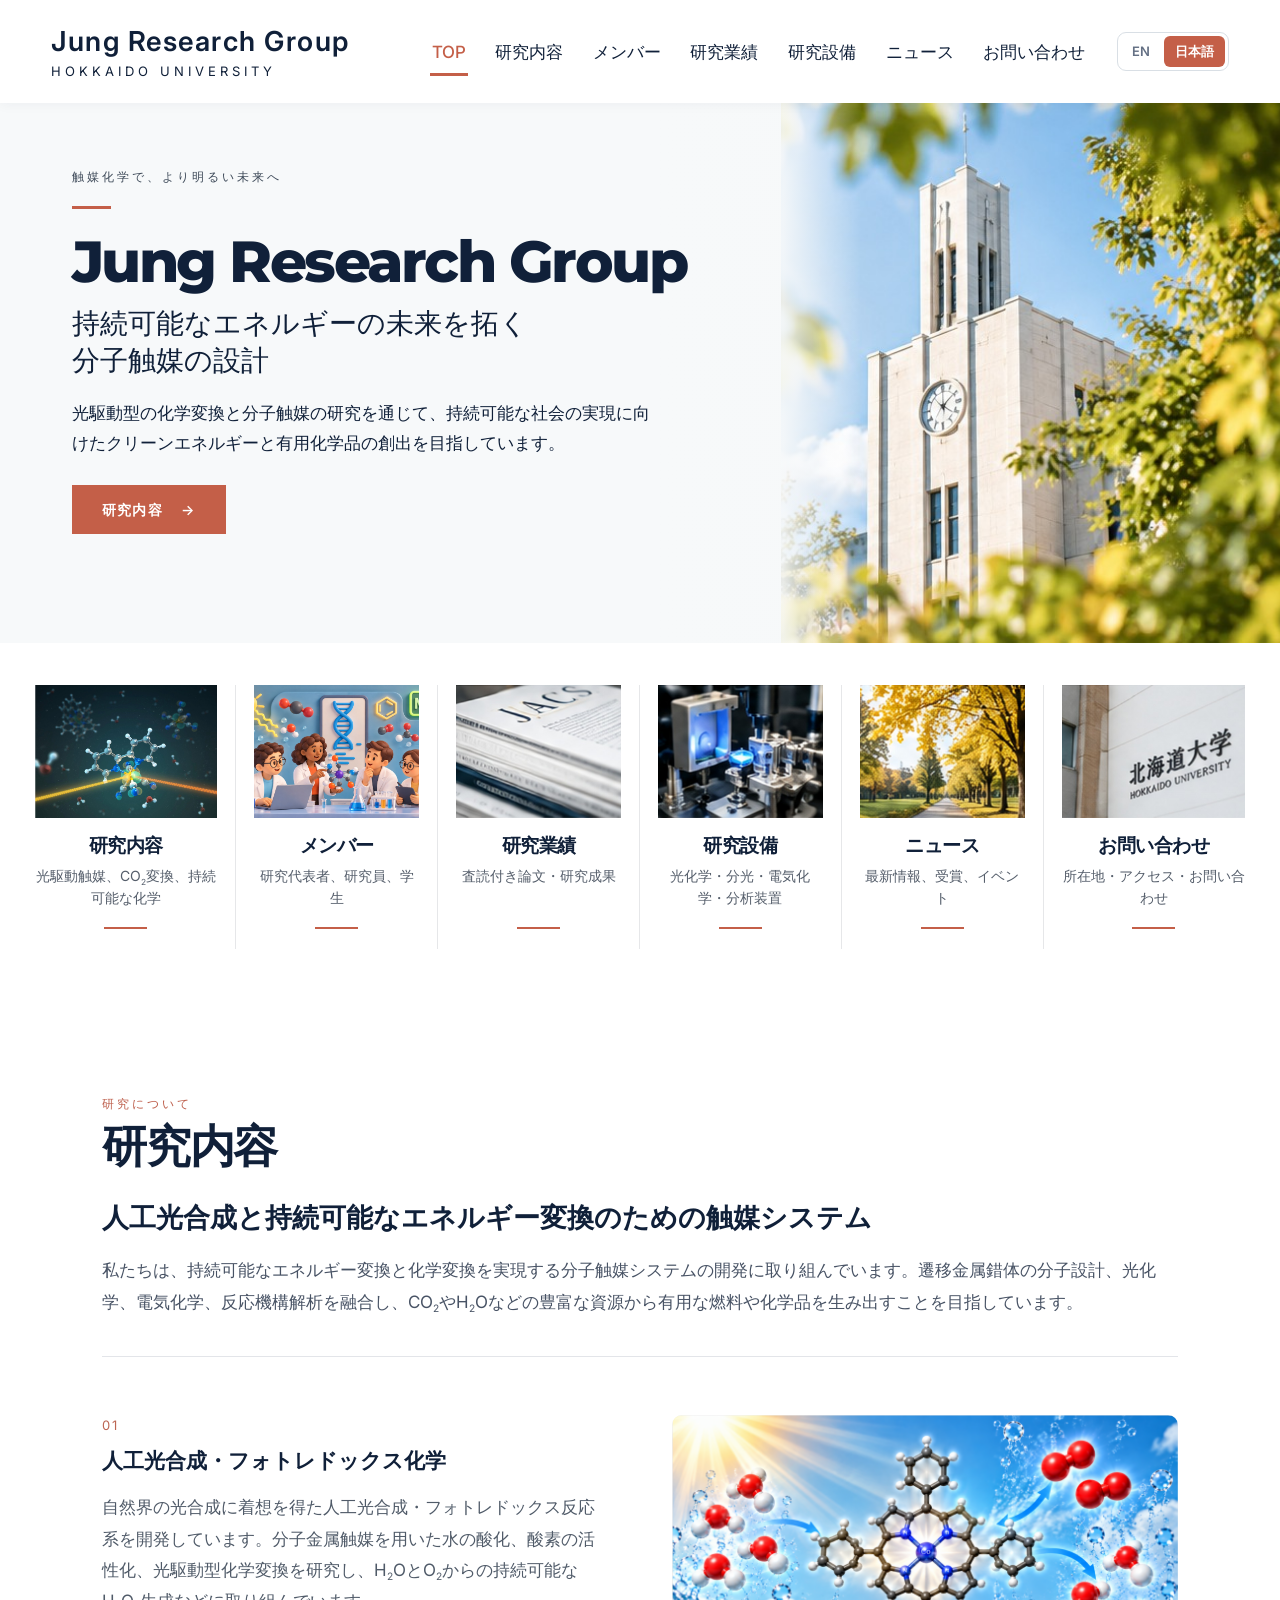
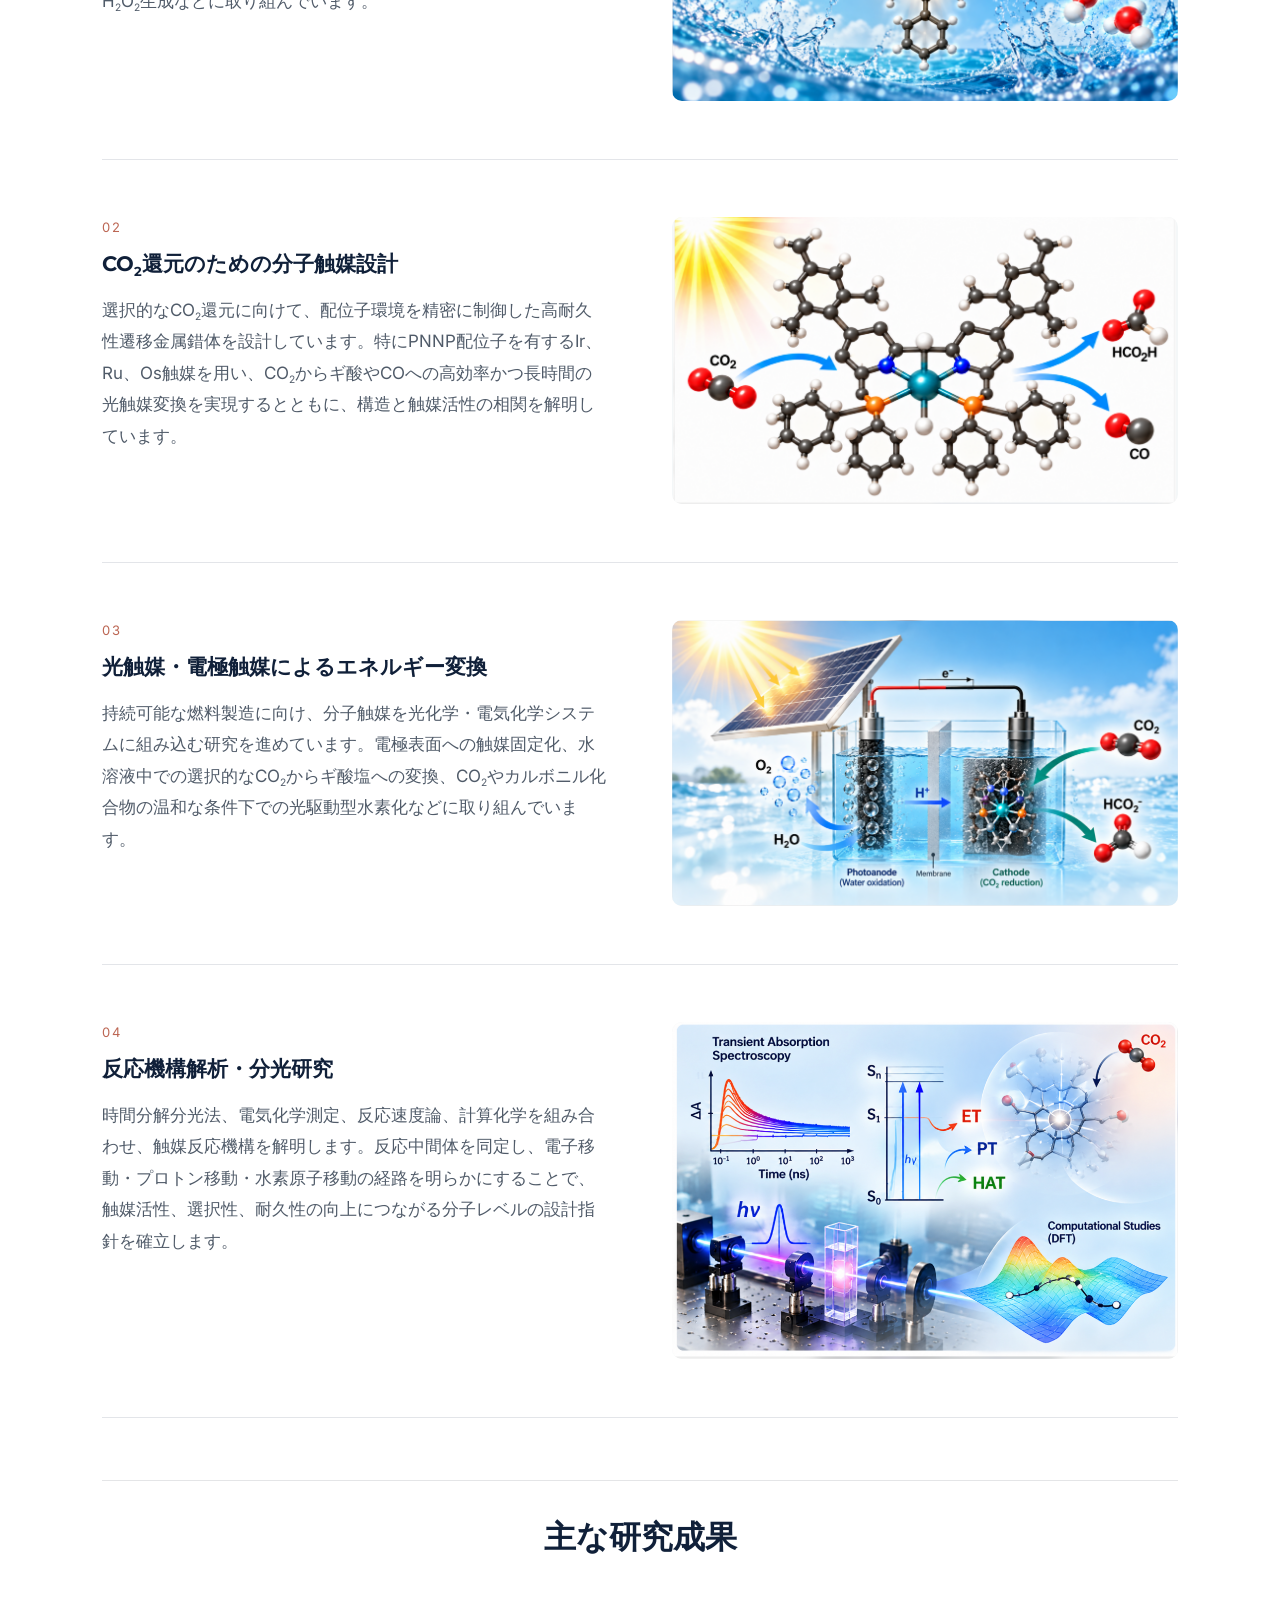
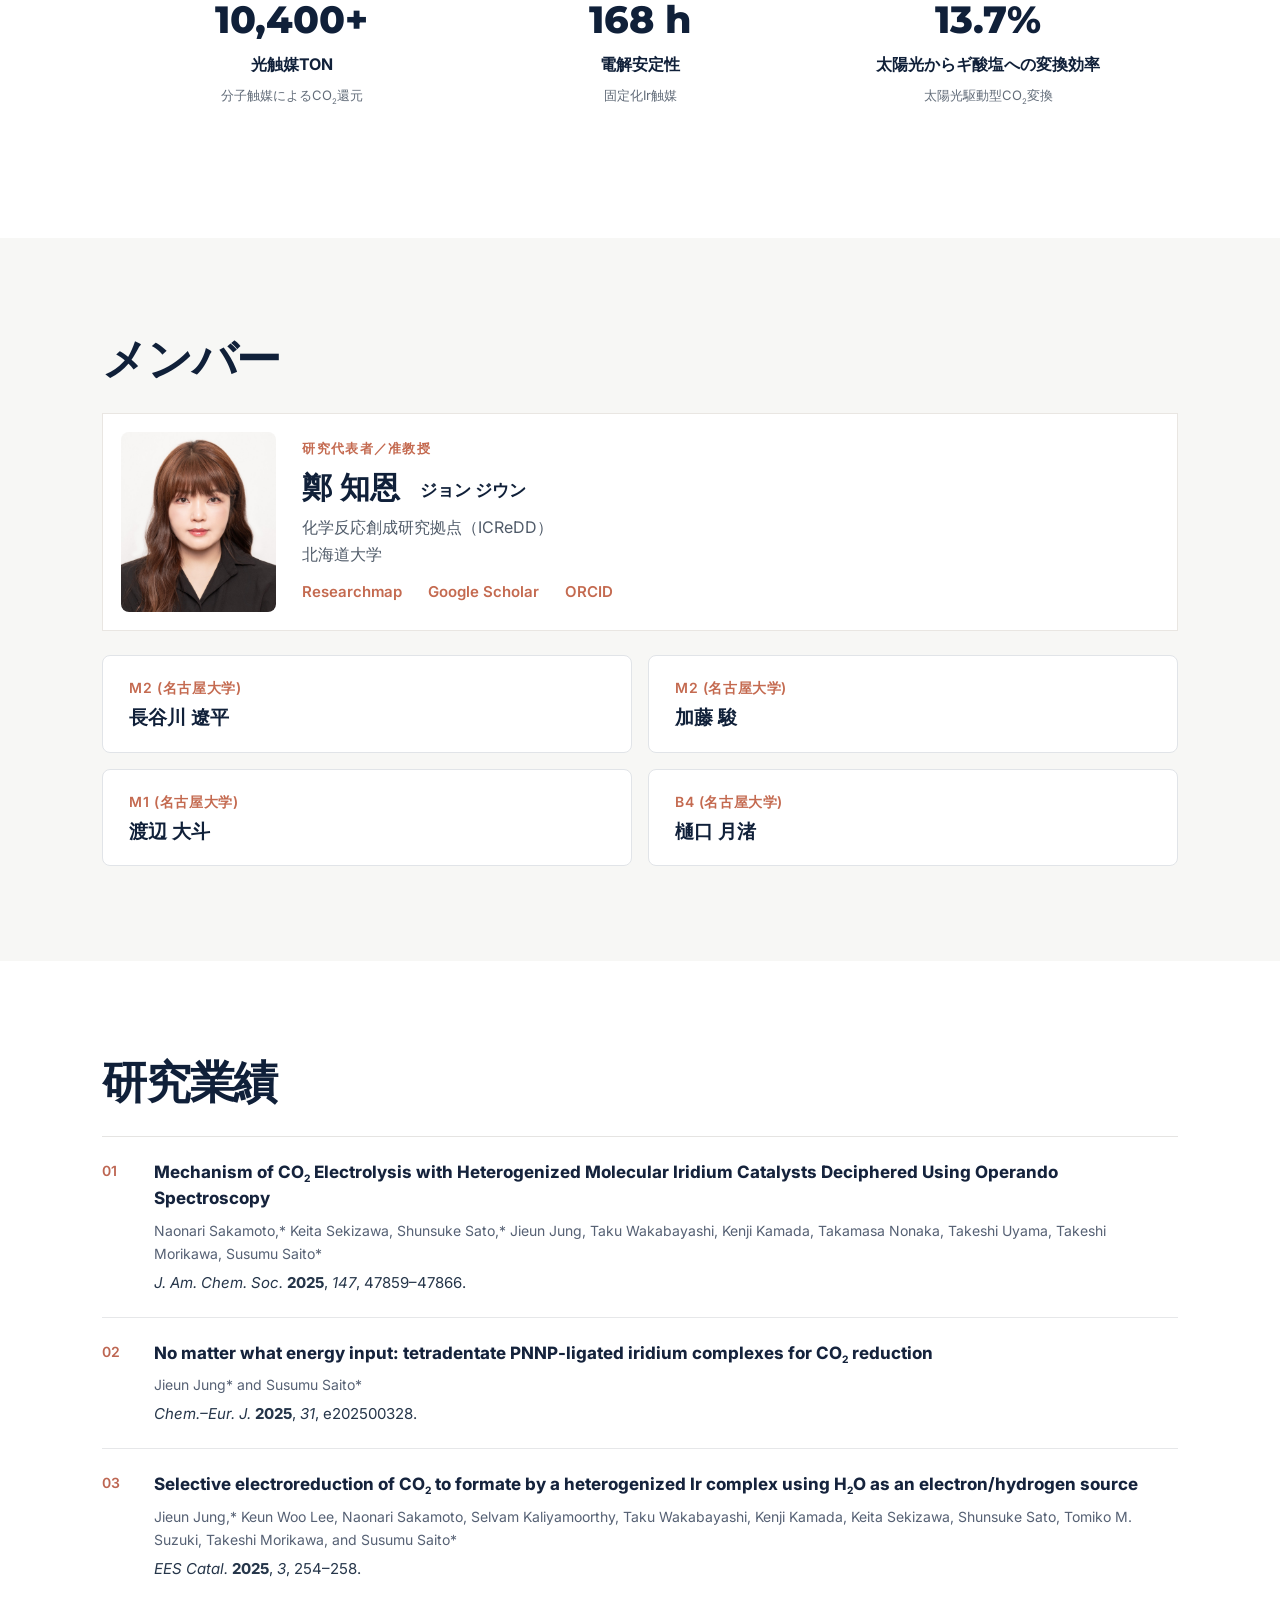
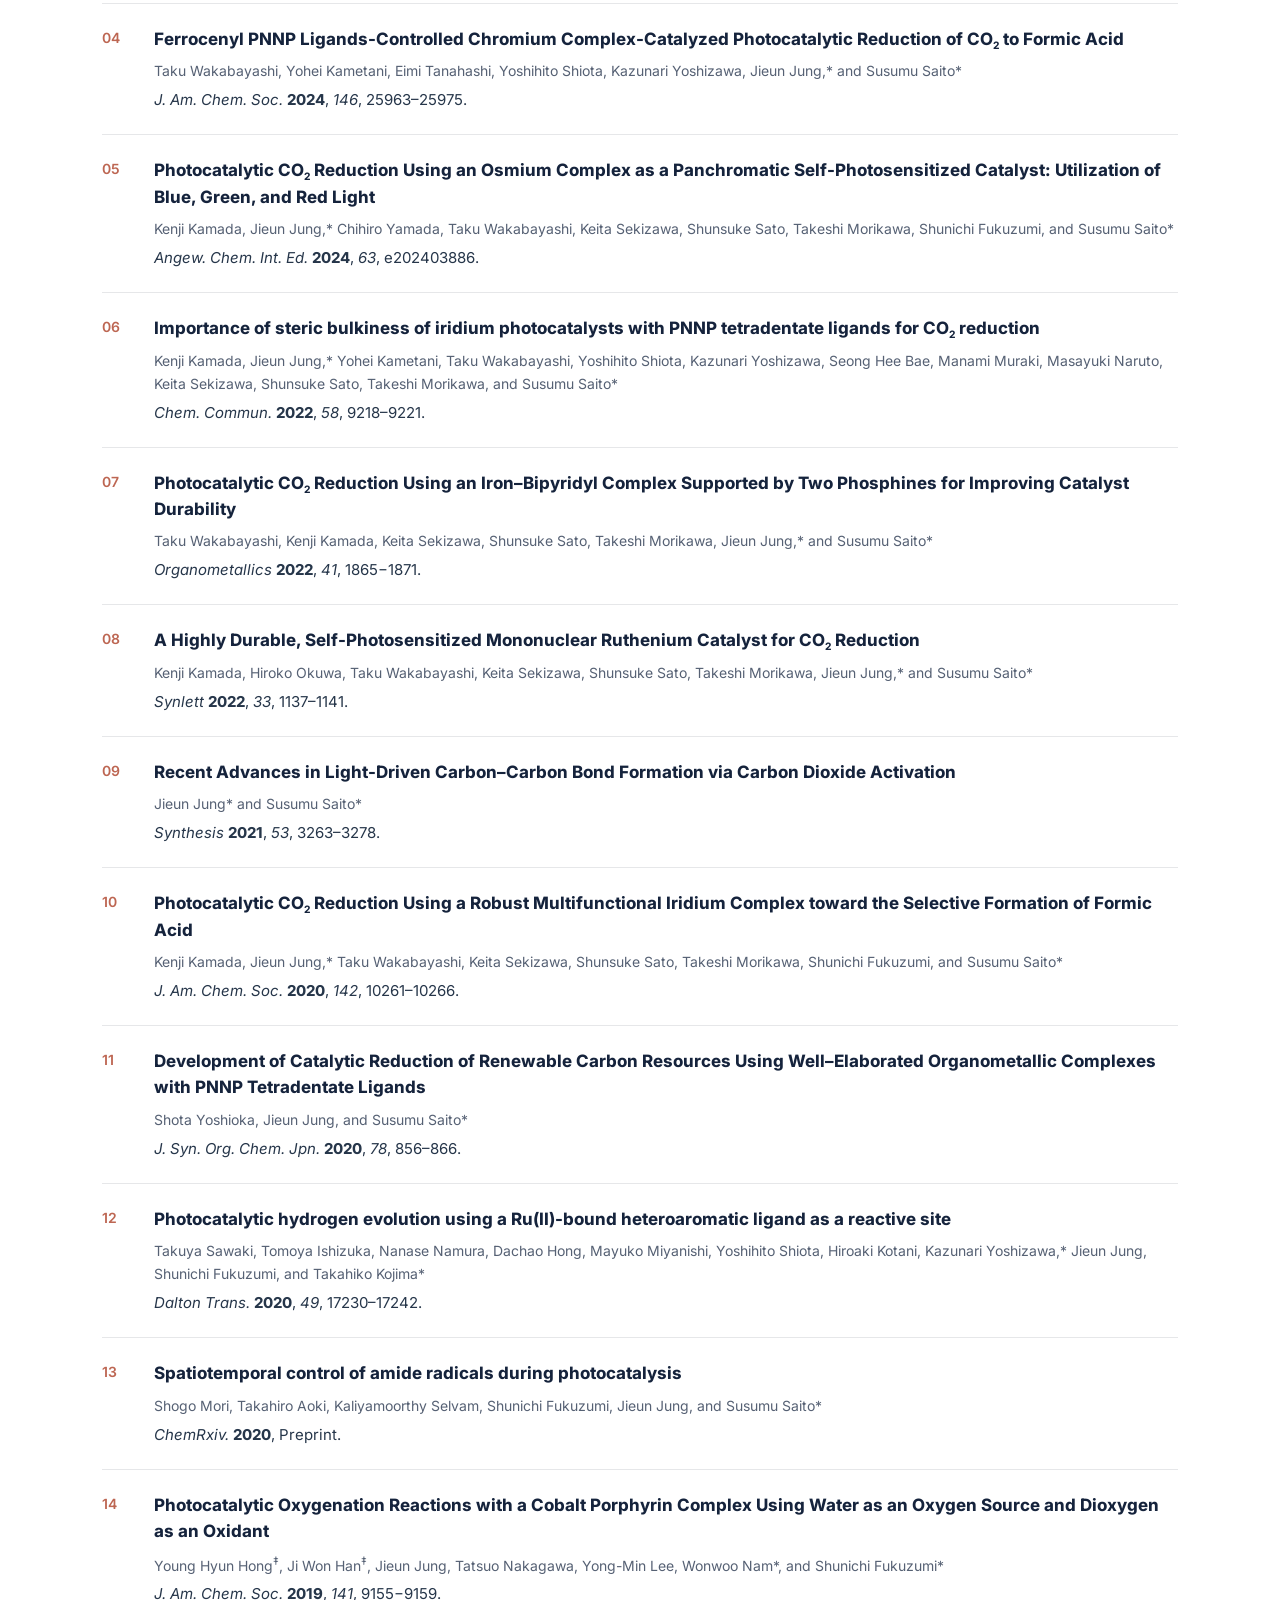
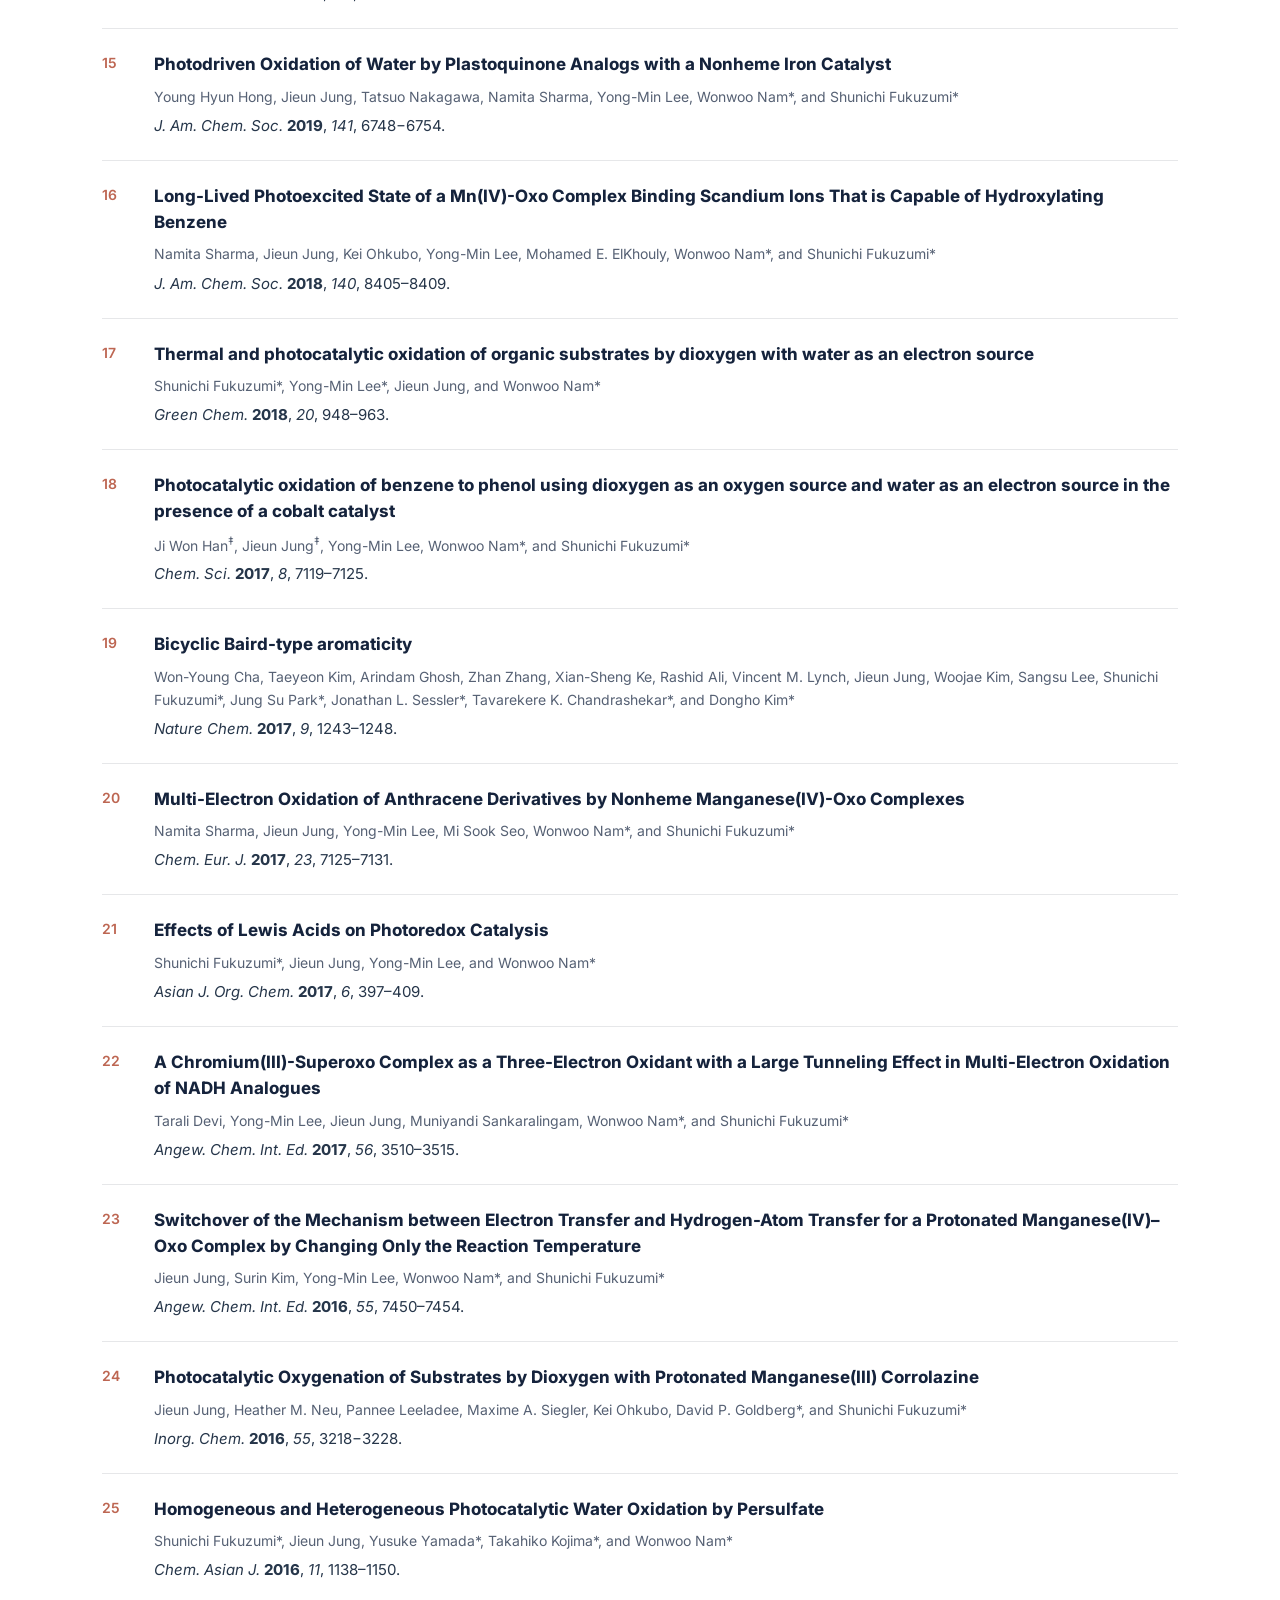
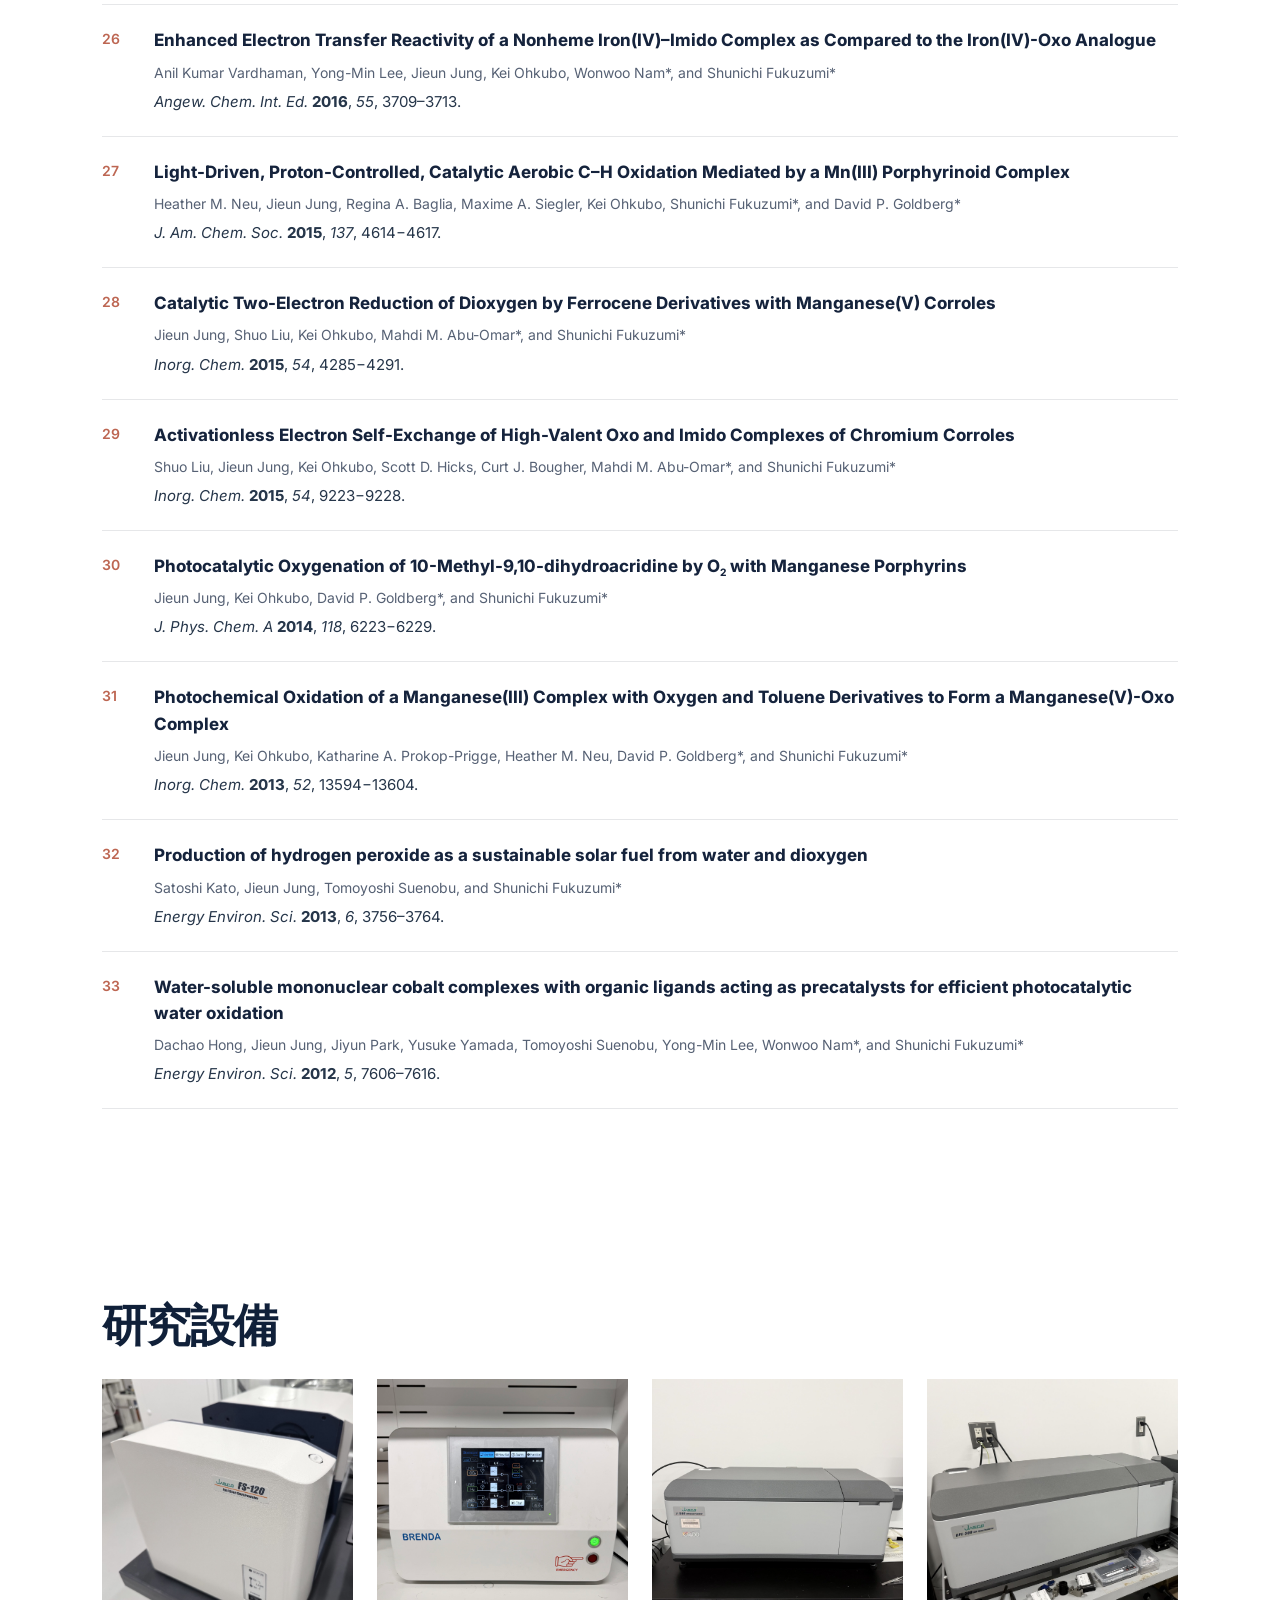
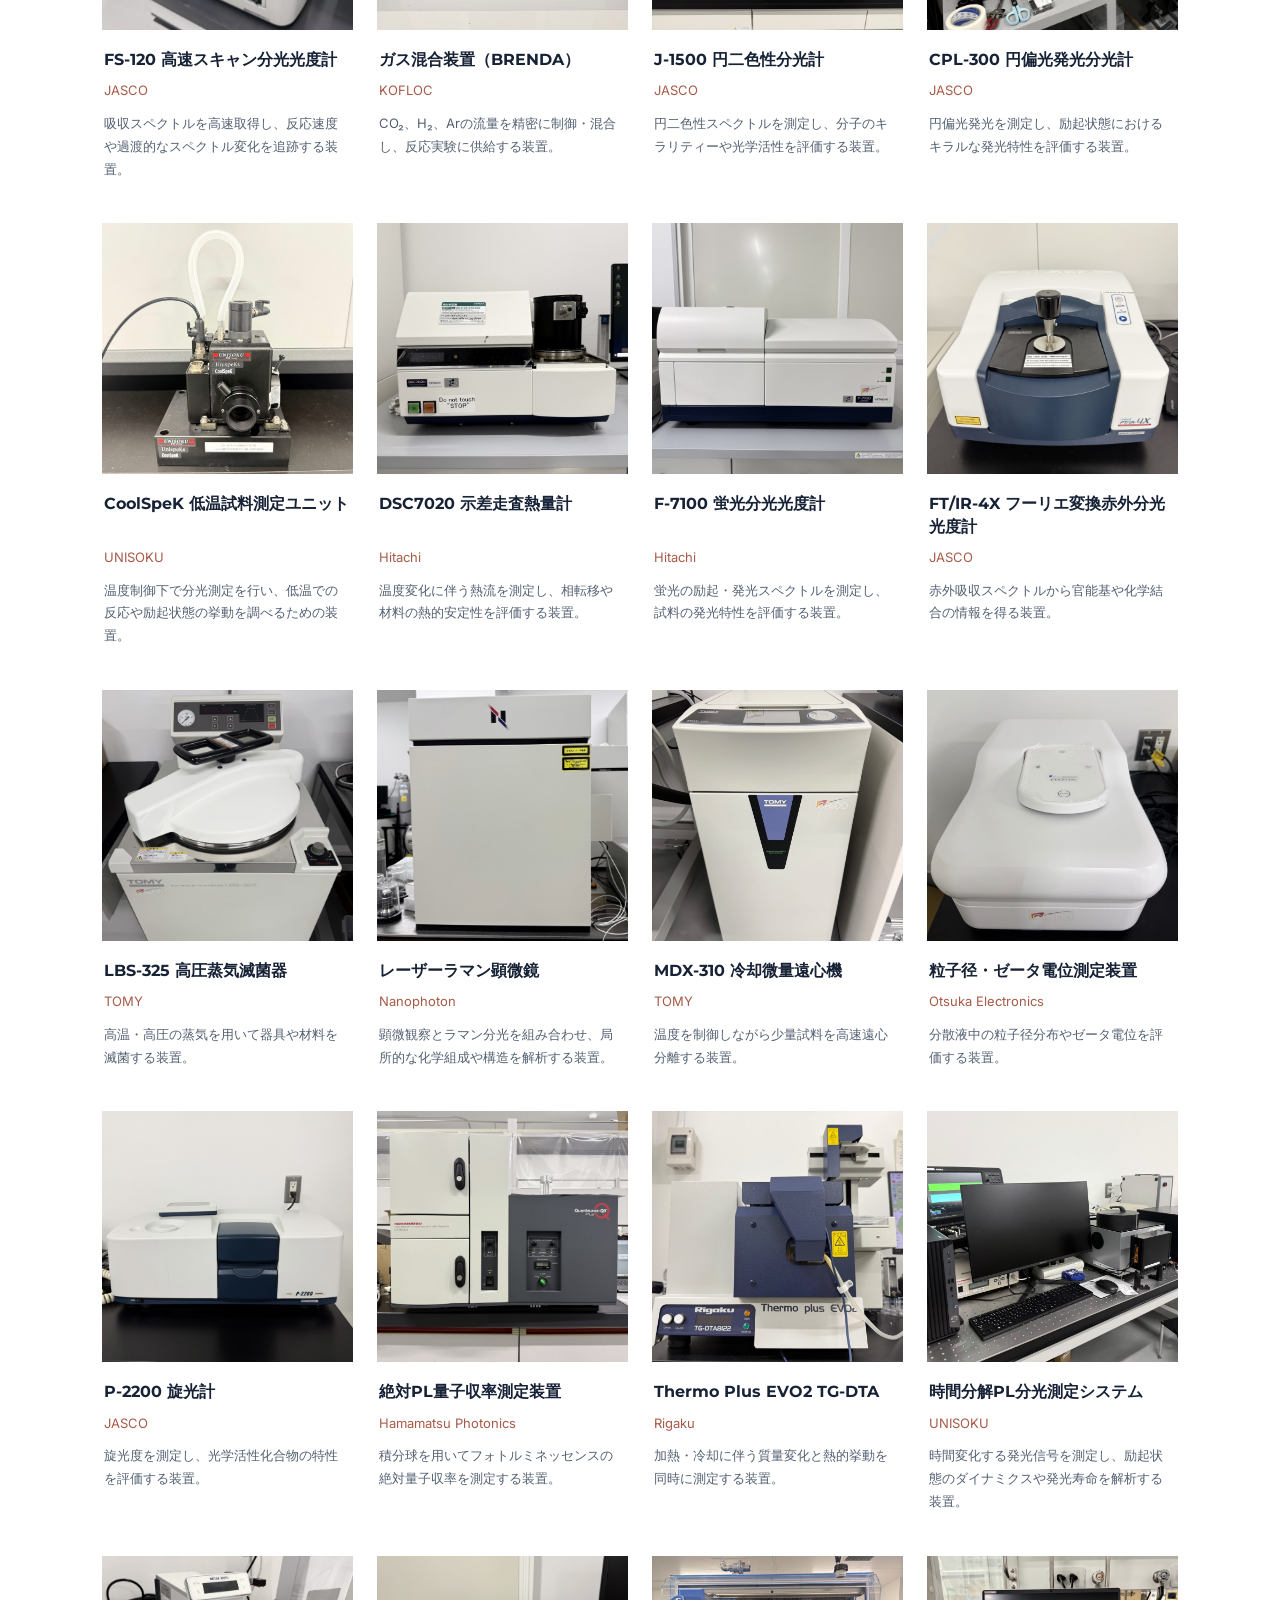
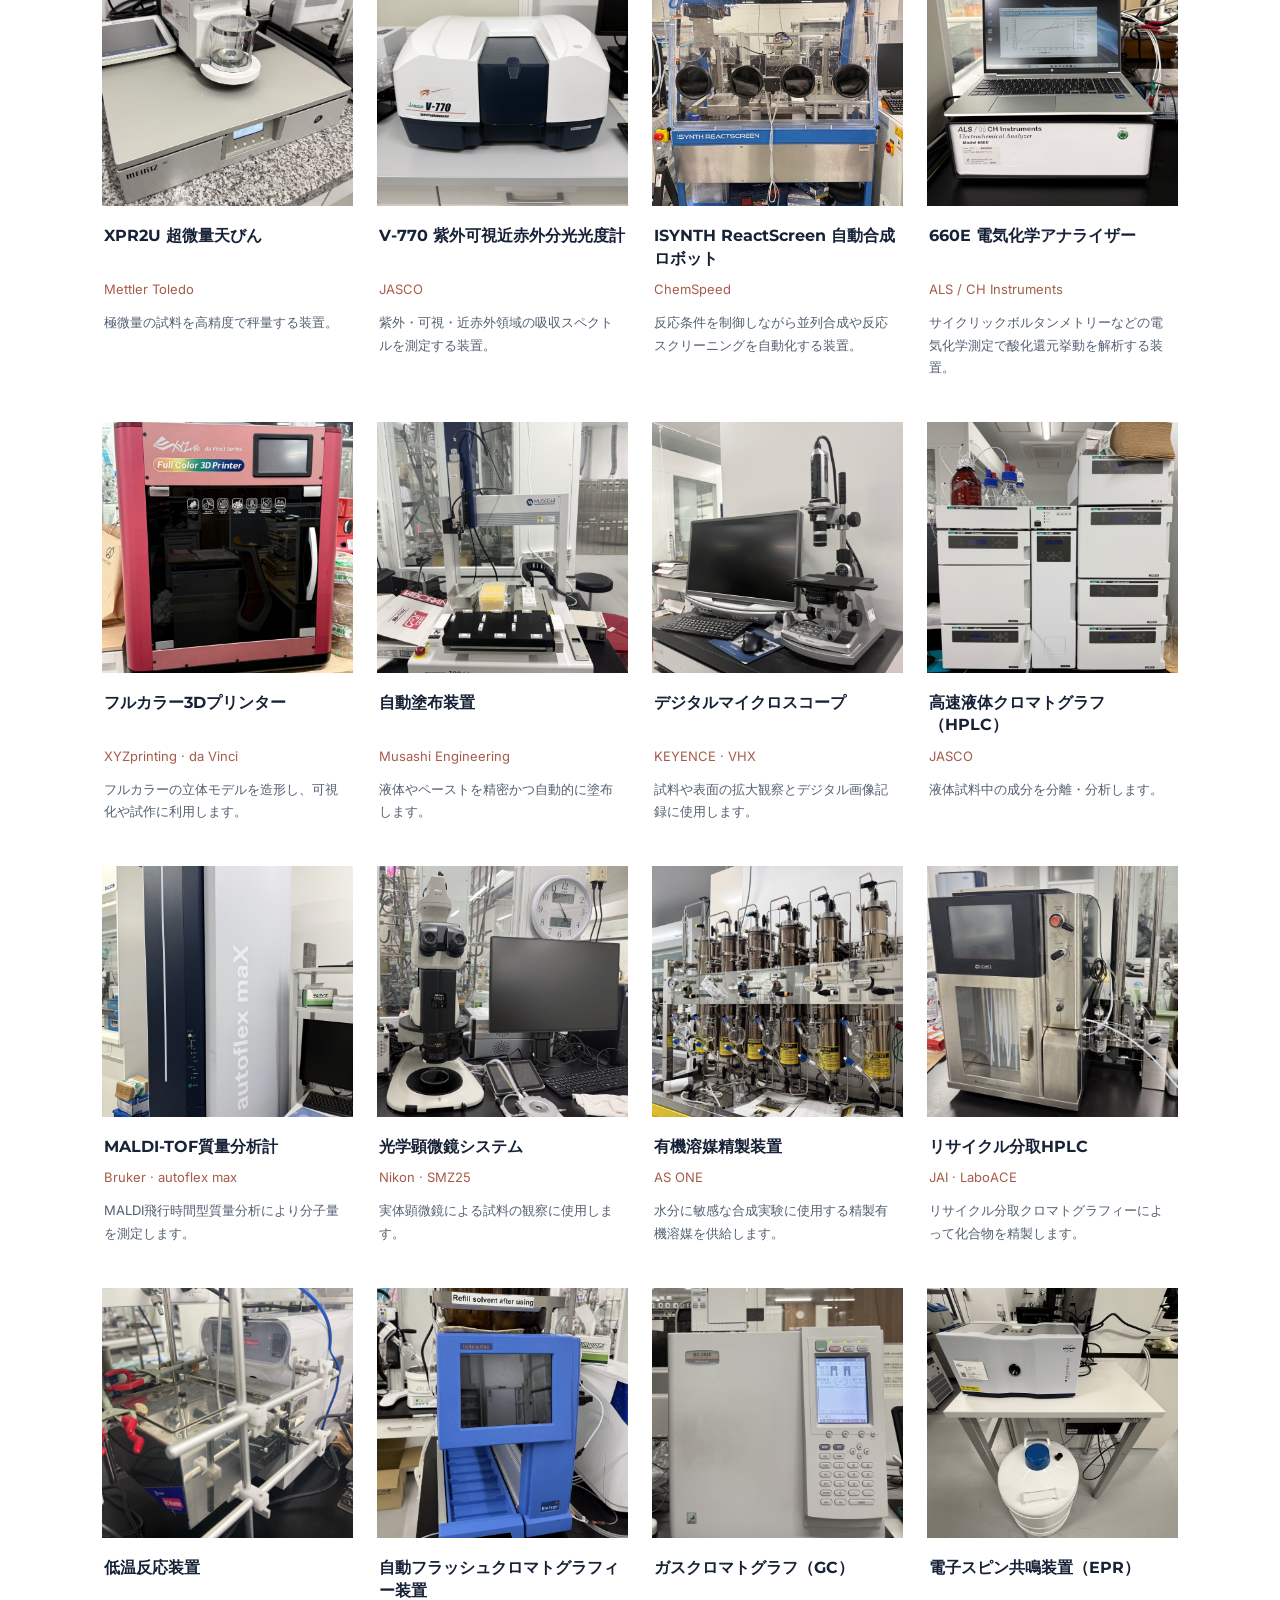
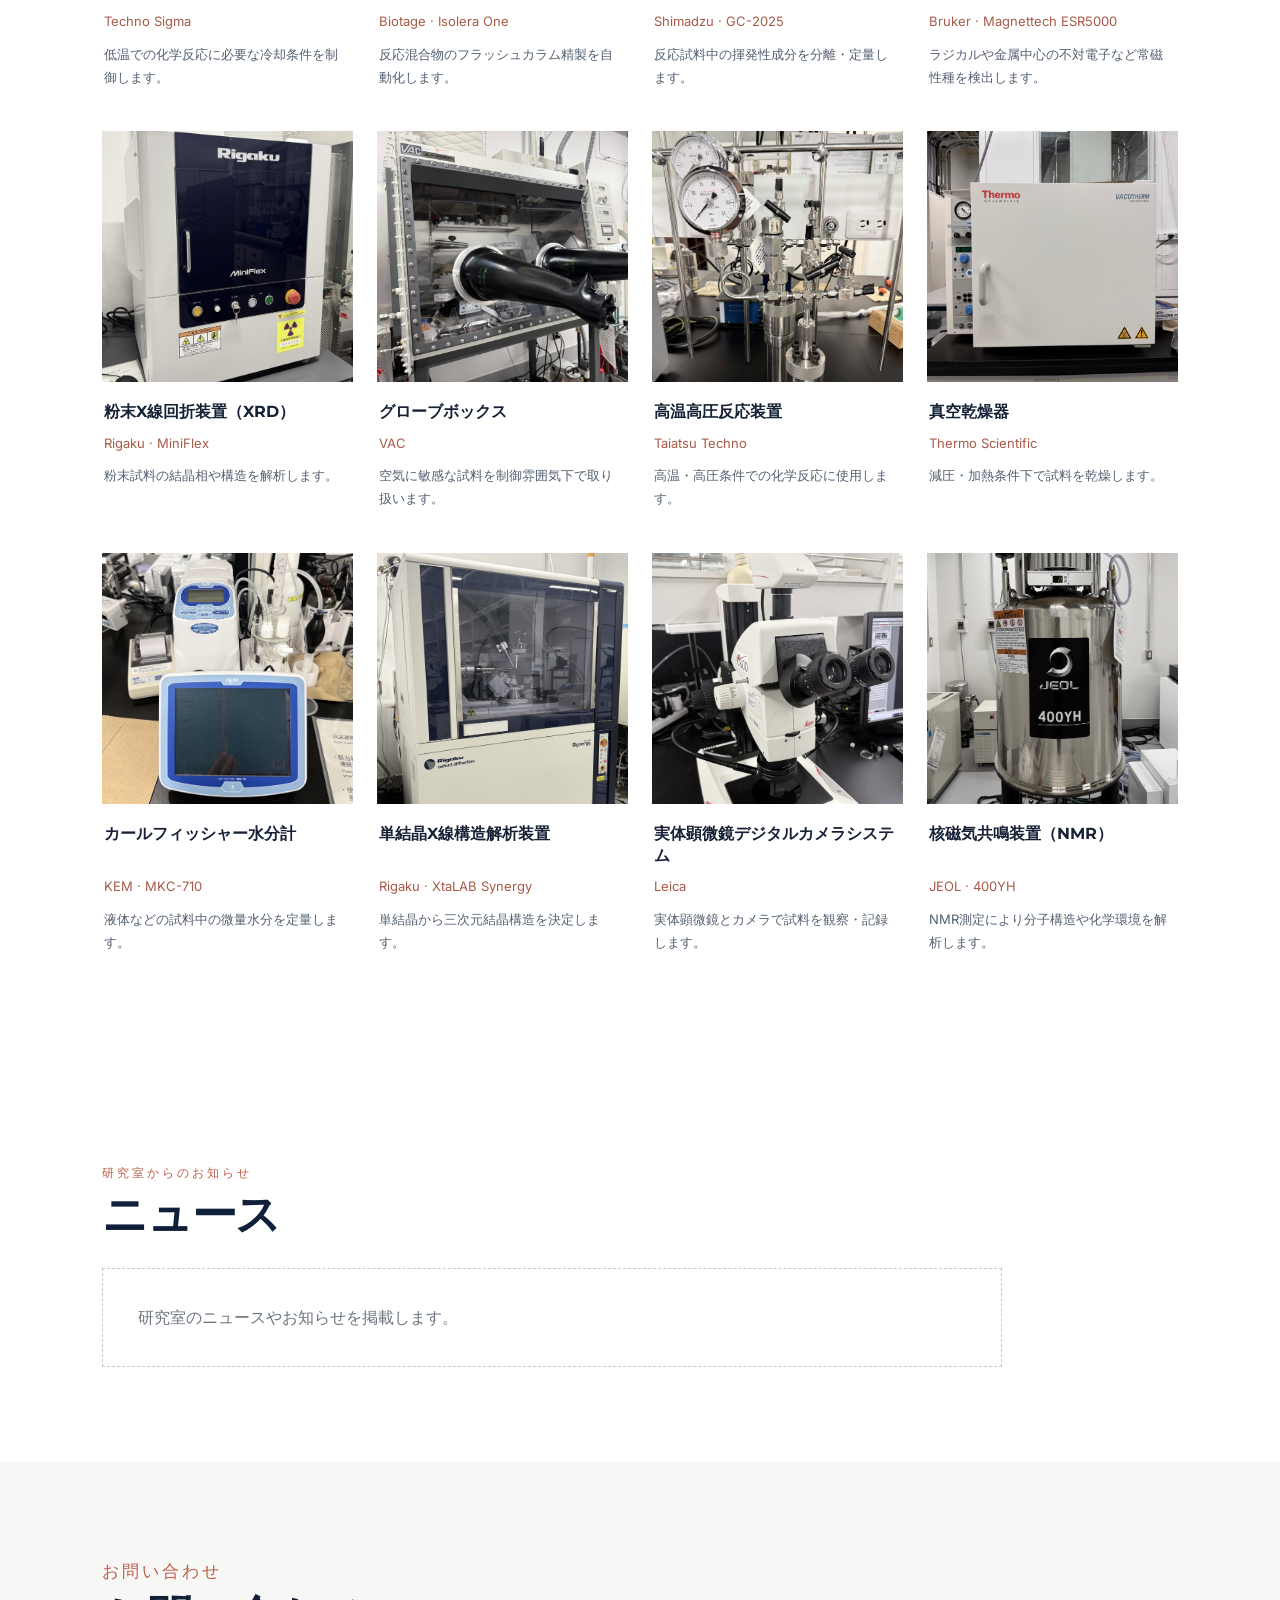
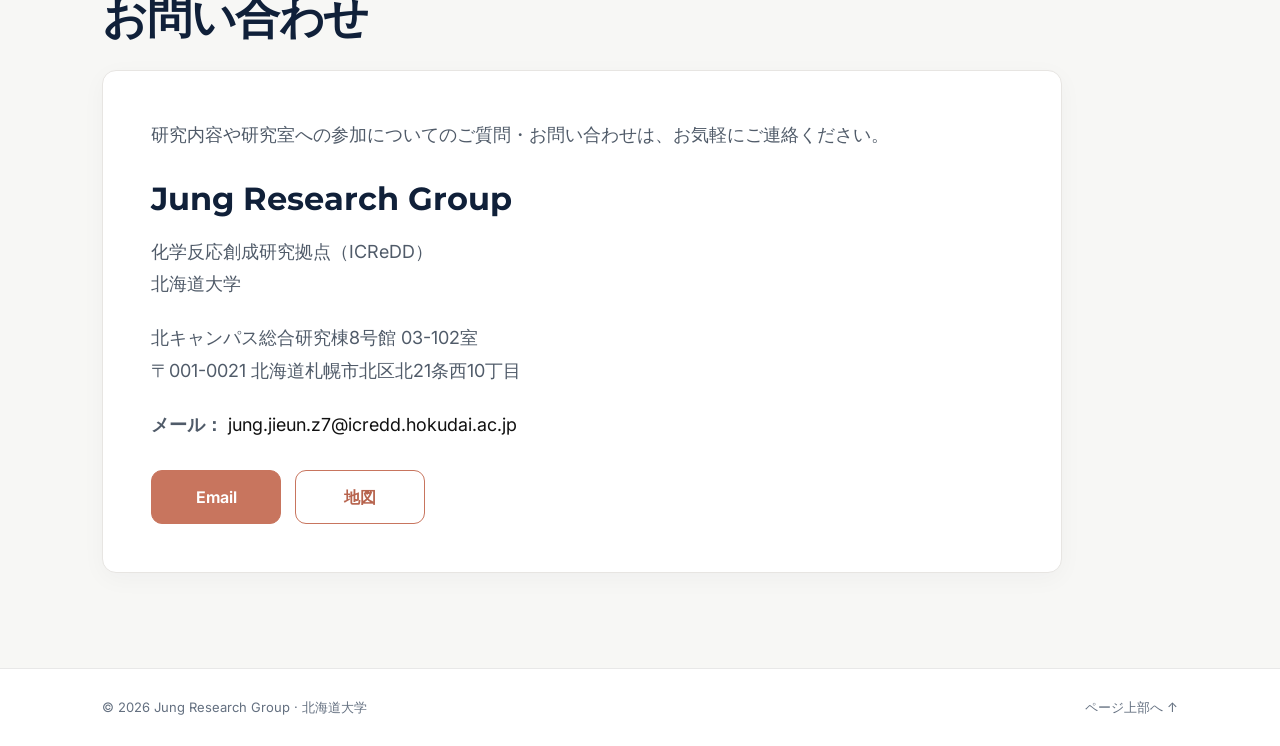
==== commit f5594cc5: "Add files via upload" ====
--- a/index-ja.html
+++ b/index-ja.html
@@ -115,7 +115,7 @@
 <article class="publication-entry"><span class="publication-number">33</span><div class="publication-body"><p class="pub-title"><a class="publication-title-link" href="https://doi.org/10.1039/c2ee21185h" rel="noopener noreferrer" target="_blank">Water-soluble mononuclear cobalt complexes with organic ligands acting as precatalysts for efficient photocatalytic water oxidation</a></p><p class="pub-authors">Dachao Hong, Jieun Jung, Jiyun Park, Yusuke Yamada, Tomoyoshi Suenobu, Yong-Min Lee, Wonwoo Nam*, and Shunichi Fukuzumi*</p><p class="pub-citation"><em class="journal-name">Energy Environ. Sci.</em> <strong>2012</strong>, <em>5</em>, 7606–7616.</p></div></article>
 </div>
 </section>
-<section class="content-section facilities-section" id="facilities"><div class="section-heading"><h2>研究設備</h2></div><div class="facilities-grid"><article class="facility-card"><img alt="FS-120 Fast Scan Spectrometer" class="fs120-photo" loading="lazy" src="assets/fs120.jpg"/><div class="facility-copy"><h3>FS-120 高速スキャン分光光度計</h3><p class="facility-maker">JASCO</p><p>吸収スペクトルを高速取得し、反応速度や過渡的なスペクトル変化を追跡する装置。</p></div></article><article class="facility-card"><img alt="Gas Mixing System (BRENDA)" loading="lazy" src="assets/gas-mixer.jpg?v=20261106"/><div class="facility-copy"><h3>ガス混合装置（BRENDA）</h3><p class="facility-maker">KOFLOC</p><p>CO₂、H₂、Arの流量を精密に制御・混合し、反応実験に供給する装置。</p></div></article><article class="facility-card"><img alt="J-1500 Circular Dichroism Spectrometer" loading="lazy" src="assets/cd.jpg"/><div class="facility-copy"><h3>J-1500 円二色性分光計</h3><p class="facility-maker">JASCO</p><p>円二色性スペクトルを測定し、分子のキラリティーや光学活性を評価する装置。</p></div></article><article class="facility-card"><img alt="CPL-300 Circularly Polarized Luminescence Spectrometer" loading="lazy" src="assets/cpl.jpg"/><div class="facility-copy"><h3>CPL-300 円偏光発光分光計</h3><p class="facility-maker">JASCO</p><p>円偏光発光を測定し、励起状態におけるキラルな発光特性を評価する装置。</p></div></article><article class="facility-card"><img alt="CoolSpeK Low-Temperature Sample Unit" loading="lazy" src="assets/coolspek.jpg"/><div class="facility-copy"><h3>CoolSpeK 低温試料測定ユニット</h3><p class="facility-maker">UNISOKU</p><p>温度制御下で分光測定を行い、低温での反応や励起状態の挙動を調べるための装置。</p></div></article><article class="facility-card"><img alt="DSC7020 Differential Scanning Calorimeter" loading="lazy" src="assets/dsc.jpg"/><div class="facility-copy"><h3>DSC7020 示差走査熱量計</h3><p class="facility-maker">Hitachi</p><p>温度変化に伴う熱流を測定し、相転移や材料の熱的安定性を評価する装置。</p></div></article><article class="facility-card"><img alt="F-7100 Fluorescence Spectrophotometer" loading="lazy" src="assets/fluorometer.jpg"/><div class="facility-copy"><h3>F-7100 蛍光分光光度計</h3><p class="facility-maker">Hitachi</p><p>蛍光の励起・発光スペクトルを測定し、試料の発光特性を評価する装置。</p></div></article><article class="facility-card"><img alt="FT/IR-4X FT-IR Spectrometer" loading="lazy" src="assets/ftir.jpg"/><div class="facility-copy"><h3>FT/IR-4X フーリエ変換赤外分光光度計</h3><p class="facility-maker">JASCO</p><p>赤外吸収スペクトルから官能基や化学結合の情報を得る装置。</p></div></article><article class="facility-card"><img alt="LBS-325 High-Pressure Steam Sterilizer" loading="lazy" src="assets/autoclave.jpg?v=20261105b"/><div class="facility-copy"><h3>LBS-325 高圧蒸気滅菌器</h3><p class="facility-maker">TOMY</p><p>高温・高圧の蒸気を用いて器具や材料を滅菌する装置。</p></div></article><article class="facility-card"><img alt="Laser Raman Microscope" loading="lazy" src="assets/raman.jpg?v=20261105c"/><div class="facility-copy"><h3>レーザーラマン顕微鏡</h3><p class="facility-maker">Nanophoton</p><p>顕微観察とラマン分光を組み合わせ、局所的な化学組成や構造を解析する装置。</p></div></article><article class="facility-card"><img alt="MDX-310 Refrigerated Microcentrifuge" loading="lazy" src="assets/centrifuge.jpg"/><div class="facility-copy"><h3>MDX-310 冷却微量遠心機</h3><p class="facility-maker">TOMY</p><p>温度を制御しながら少量試料を高速遠心分離する装置。</p></div></article><article class="facility-card"><img alt="Particle Size and Zeta Potential Analyzer" loading="lazy" src="assets/particle.jpg"/><div class="facility-copy"><h3>粒子径・ゼータ電位測定装置</h3><p class="facility-maker">Otsuka Electronics</p><p>分散液中の粒子径分布やゼータ電位を評価する装置。</p></div></article><article class="facility-card"><img alt="P-2200 Polarimeter" loading="lazy" src="assets/polarimeter.jpg"/><div class="facility-copy"><h3>P-2200 旋光計</h3><p class="facility-maker">JASCO</p><p>旋光度を測定し、光学活性化合物の特性を評価する装置。</p></div></article><article class="facility-card"><img alt="Absolute PL Quantum Yield Spectrometer" loading="lazy" src="assets/quantum-yield.jpg"/><div class="facility-copy"><h3>絶対PL量子収率測定装置</h3><p class="facility-maker">Hamamatsu Photonics</p><p>積分球を用いてフォトルミネッセンスの絶対量子収率を測定する装置。</p></div></article><article class="facility-card"><img alt="Thermo Plus EVO2 TG-DTA" loading="lazy" src="assets/tgdta.jpg"/><div class="facility-copy"><h3>Thermo Plus EVO2 TG-DTA</h3><p class="facility-maker">Rigaku</p><p>加熱・冷却に伴う質量変化と熱的挙動を同時に測定する装置。</p></div></article><article class="facility-card"><img alt="Time-Resolved PL Spectrometer" loading="lazy" src="assets/trpl.jpg"/><div class="facility-copy"><h3>時間分解PL分光測定システム</h3><p class="facility-maker">UNISOKU</p><p>時間変化する発光信号を測定し、励起状態のダイナミクスや発光寿命を解析する装置。</p></div></article><article class="facility-card"><img alt="XPR2U Ultra-Microbalance" loading="lazy" src="assets/microbalance.jpg?v=20261105d"/><div class="facility-copy"><h3>XPR2U 超微量天びん</h3><p class="facility-maker">Mettler Toledo</p><p>極微量の試料を高精度で秤量する装置。</p></div></article><article class="facility-card"><img alt="V-770 UV–Vis–NIR Spectrophotometer" loading="lazy" src="assets/uvvis.jpg"/><div class="facility-copy"><h3>V-770 紫外可視近赤外分光光度計</h3><p class="facility-maker">JASCO</p><p>紫外・可視・近赤外領域の吸収スペクトルを測定する装置。</p></div></article><article class="facility-card"><img alt="ISYNTH ReactScreen Automated Synthesis Robot" loading="lazy" src="assets/robot.jpg"/><div class="facility-copy"><h3>ISYNTH ReactScreen 自動合成ロボット</h3><p class="facility-maker">ChemSpeed</p><p>反応条件を制御しながら並列合成や反応スクリーニングを自動化する装置。</p></div></article><article class="facility-card"><img alt="660E Electrochemical Analyzer" loading="lazy" src="assets/cv.jpg?v=20261106"/><div class="facility-copy"><h3>660E 電気化学アナライザー</h3><p class="facility-maker">ALS / CH Instruments</p><p>サイクリックボルタンメトリーなどの電気化学測定で酸化還元挙動を解析する装置。</p></div></article><article class="facility-card"><img alt="フルカラー3Dプリンター" loading="lazy" src="assets/facility-new-01.jpg"/><div class="facility-copy"><h3>フルカラー3Dプリンター</h3><p class="facility-maker">XYZprinting · da Vinci</p><p>フルカラーの立体モデルを造形し、可視化や試作に利用します。</p></div></article><article class="facility-card"><img alt="自動塗布装置" loading="lazy" src="assets/facility-new-02.jpg"/><div class="facility-copy"><h3>自動塗布装置</h3><p class="facility-maker">Musashi Engineering · SHOTMASTER 300Ωx</p><p>液体やペーストを精密かつ自動的に塗布します。</p></div></article><article class="facility-card"><img alt="デジタルマイクロスコープ" loading="lazy" src="assets/facility-new-03.jpg"/><div class="facility-copy"><h3>デジタルマイクロスコープ</h3><p class="facility-maker">KEYENCE · VHX</p><p>試料や表面の拡大観察とデジタル画像記録に使用します。</p></div></article><article class="facility-card"><img alt="高速液体クロマトグラフ（HPLC）" loading="lazy" src="assets/facility-new-04.jpg"/><div class="facility-copy"><h3>高速液体クロマトグラフ（HPLC）</h3><p class="facility-maker">JASCO</p><p>液体試料中の成分を分離・分析します。</p></div></article><article class="facility-card"><img alt="MALDI-TOF質量分析計" loading="lazy" src="assets/facility-new-05.jpg"/><div class="facility-copy"><h3>MALDI-TOF質量分析計</h3><p class="facility-maker">Bruker · autoflex max</p><p>MALDI飛行時間型質量分析により分子量を測定します。</p></div></article><article class="facility-card"><img alt="光学顕微鏡システム" loading="lazy" src="assets/facility-new-06.jpg?v=20261105b"/><div class="facility-copy"><h3>光学顕微鏡システム</h3><p class="facility-maker">Nikon · SMZ25</p><p>実体顕微鏡による試料の観察に使用します。</p></div></article><article class="facility-card"><img alt="有機溶媒精製装置" loading="lazy" src="assets/facility-new-07.jpg"/><div class="facility-copy"><h3>有機溶媒精製装置</h3><p class="facility-maker">AS ONE</p><p>水分に敏感な合成実験に使用する精製有機溶媒を供給します。</p></div></article><article class="facility-card"><img alt="リサイクル分取HPLC" loading="lazy" src="assets/facility-new-08.jpg?v=20261105b"/><div class="facility-copy"><h3>リサイクル分取HPLC</h3><p class="facility-maker">JAI · LaboACE</p><p>リサイクル分取クロマトグラフィーによって化合物を精製します。</p></div></article><article class="facility-card"><img alt="低温反応装置" loading="lazy" src="assets/facility-new-09.jpg"/><div class="facility-copy"><h3>低温反応装置</h3><p class="facility-maker">Techno Sigma</p><p>低温での化学反応に必要な冷却条件を制御します。</p></div></article><article class="facility-card"><img alt="自動フラッシュクロマトグラフィー装置" loading="lazy" src="assets/facility-new-10.jpg"/><div class="facility-copy"><h3>自動フラッシュクロマトグラフィー装置</h3><p class="facility-maker">Biotage · Isolera One</p><p>反応混合物のフラッシュカラム精製を自動化します。</p></div></article><article class="facility-card"><img alt="ガスクロマトグラフ（GC）" loading="lazy" src="assets/facility-new-11.jpg?v=20261105d"/><div class="facility-copy"><h3>ガスクロマトグラフ（GC）</h3><p class="facility-maker">Shimadzu · GC-2025</p><p>反応試料中の揮発性成分を分離・定量します。</p></div></article><article class="facility-card"><img alt="電子スピン共鳴装置（EPR）" loading="lazy" src="assets/facility-new-12.jpg?v=20261106"/><div class="facility-copy"><h3>電子スピン共鳴装置（EPR）</h3><p class="facility-maker">Bruker · Magnettech ESR5000</p><p>ラジカルや金属中心の不対電子など常磁性種を検出します。</p></div></article><article class="facility-card"><img alt="粉末X線回折装置（XRD）" loading="lazy" src="assets/facility-new-13.jpg?v=20261105d"/><div class="facility-copy"><h3>粉末X線回折装置（XRD）</h3><p class="facility-maker">Rigaku · MiniFlex</p><p>粉末試料の結晶相や構造を解析します。</p></div></article><article class="facility-card"><img alt="グローブボックス" loading="lazy" src="assets/facility-new-14.jpg?v=20261105c"/><div class="facility-copy"><h3>グローブボックス</h3><p class="facility-maker">VAC</p><p>空気に敏感な試料を制御雰囲気下で取り扱います。</p></div></article><article class="facility-card"><img alt="高温高圧反応装置" loading="lazy" src="assets/facility-new-15.jpg?v=20261105c"/><div class="facility-copy"><h3>高温高圧反応装置</h3><p class="facility-maker">Taiatsu Techno</p><p>高温・高圧条件での化学反応に使用します。</p></div></article><article class="facility-card"><img alt="真空乾燥器" loading="lazy" src="assets/facility-new-16.jpg?v=20261106"/><div class="facility-copy"><h3>真空乾燥器</h3><p class="facility-maker">Thermo Scientific</p><p>減圧・加熱条件下で試料を乾燥します。</p></div></article><article class="facility-card"><img alt="カールフィッシャー水分計" loading="lazy" src="assets/facility-new-17.jpg?v=20261105d"/><div class="facility-copy"><h3>カールフィッシャー水分計</h3><p class="facility-maker">KEM · MKC-710</p><p>液体などの試料中の微量水分を定量します。</p></div></article><article class="facility-card"><img alt="単結晶X線構造解析装置" loading="lazy" src="assets/facility-new-18.jpg?v=20261105d"/><div class="facility-copy"><h3>単結晶X線構造解析装置</h3><p class="facility-maker">Rigaku · XtaLAB Synergy</p><p>単結晶から三次元結晶構造を決定します。</p></div></article><article class="facility-card"><img alt="実体顕微鏡デジタルカメラシステム" loading="lazy" src="assets/facility-new-19.jpg?v=20261105d"/><div class="facility-copy"><h3>実体顕微鏡デジタルカメラシステム</h3><p class="facility-maker">Leica</p><p>実体顕微鏡とカメラで試料を観察・記録します。</p></div></article><article class="facility-card"><img alt="核磁気共鳴装置（NMR）" loading="lazy" src="assets/facility-new-20.jpg?v=20261105c"/><div class="facility-copy"><h3>核磁気共鳴装置（NMR）</h3><p class="facility-maker">JEOL · 400YH</p><p>NMR測定により分子構造や化学環境を解析します。</p></div></article></div></section><section class="content-section" id="news">
+<section class="content-section facilities-section" id="facilities"><div class="section-heading"><h2>研究設備</h2></div><div class="facilities-grid"><article class="facility-card"><img alt="FS-120 Fast Scan Spectrometer" class="fs120-photo" loading="lazy" src="assets/fs120.jpg"/><div class="facility-copy"><h3>FS-120 高速スキャン分光光度計</h3><p class="facility-maker">JASCO</p><p>吸収スペクトルを高速取得し、反応速度や過渡的なスペクトル変化を追跡する装置。</p></div></article><article class="facility-card"><img alt="Gas Mixing System (BRENDA)" loading="lazy" src="assets/gas-mixer.jpg?v=20261106"/><div class="facility-copy"><h3>ガス混合装置（BRENDA）</h3><p class="facility-maker">KOFLOC</p><p>CO₂、H₂、Arの流量を精密に制御・混合し、反応実験に供給する装置。</p></div></article><article class="facility-card"><img alt="J-1500 Circular Dichroism Spectrometer" loading="lazy" src="assets/cd.jpg"/><div class="facility-copy"><h3>J-1500 円二色性分光計</h3><p class="facility-maker">JASCO</p><p>円二色性スペクトルを測定し、分子のキラリティーや光学活性を評価する装置。</p></div></article><article class="facility-card"><img alt="CPL-300 Circularly Polarized Luminescence Spectrometer" loading="lazy" src="assets/cpl.jpg"/><div class="facility-copy"><h3>CPL-300 円偏光発光分光計</h3><p class="facility-maker">JASCO</p><p>円偏光発光を測定し、励起状態におけるキラルな発光特性を評価する装置。</p></div></article><article class="facility-card"><img alt="CoolSpeK Low-Temperature Sample Unit" loading="lazy" src="assets/coolspek.jpg"/><div class="facility-copy"><h3>CoolSpeK 低温試料測定ユニット</h3><p class="facility-maker">UNISOKU</p><p>温度制御下で分光測定を行い、低温での反応や励起状態の挙動を調べるための装置。</p></div></article><article class="facility-card"><img alt="DSC7020 Differential Scanning Calorimeter" loading="lazy" src="assets/dsc.jpg"/><div class="facility-copy"><h3>DSC7020 示差走査熱量計</h3><p class="facility-maker">Hitachi</p><p>温度変化に伴う熱流を測定し、相転移や材料の熱的安定性を評価する装置。</p></div></article><article class="facility-card"><img alt="F-7100 Fluorescence Spectrophotometer" loading="lazy" src="assets/fluorometer.jpg"/><div class="facility-copy"><h3>F-7100 蛍光分光光度計</h3><p class="facility-maker">Hitachi</p><p>蛍光の励起・発光スペクトルを測定し、試料の発光特性を評価する装置。</p></div></article><article class="facility-card"><img alt="FT/IR-4X FT-IR Spectrometer" loading="lazy" src="assets/ftir.jpg"/><div class="facility-copy"><h3>FT/IR-4X フーリエ変換赤外分光光度計</h3><p class="facility-maker">JASCO</p><p>赤外吸収スペクトルから官能基や化学結合の情報を得る装置。</p></div></article><article class="facility-card"><img alt="LBS-325 High-Pressure Steam Sterilizer" loading="lazy" src="assets/autoclave.jpg?v=20261105b"/><div class="facility-copy"><h3>LBS-325 高圧蒸気滅菌器</h3><p class="facility-maker">TOMY</p><p>高温・高圧の蒸気を用いて器具や材料を滅菌する装置。</p></div></article><article class="facility-card"><img alt="Laser Raman Microscope" loading="lazy" src="assets/raman.jpg?v=20261105c"/><div class="facility-copy"><h3>レーザーラマン顕微鏡</h3><p class="facility-maker">Nanophoton</p><p>顕微観察とラマン分光を組み合わせ、局所的な化学組成や構造を解析する装置。</p></div></article><article class="facility-card"><img alt="MDX-310 Refrigerated Microcentrifuge" loading="lazy" src="assets/centrifuge.jpg"/><div class="facility-copy"><h3>MDX-310 冷却微量遠心機</h3><p class="facility-maker">TOMY</p><p>温度を制御しながら少量試料を高速遠心分離する装置。</p></div></article><article class="facility-card"><img alt="Particle Size and Zeta Potential Analyzer" loading="lazy" src="assets/particle.jpg"/><div class="facility-copy"><h3>粒子径・ゼータ電位測定装置</h3><p class="facility-maker">Otsuka Electronics</p><p>分散液中の粒子径分布やゼータ電位を評価する装置。</p></div></article><article class="facility-card"><img alt="P-2200 Polarimeter" loading="lazy" src="assets/polarimeter.jpg"/><div class="facility-copy"><h3>P-2200 旋光計</h3><p class="facility-maker">JASCO</p><p>旋光度を測定し、光学活性化合物の特性を評価する装置。</p></div></article><article class="facility-card"><img alt="Absolute PL Quantum Yield Spectrometer" loading="lazy" src="assets/quantum-yield.jpg"/><div class="facility-copy"><h3>絶対PL量子収率測定装置</h3><p class="facility-maker">Hamamatsu Photonics</p><p>積分球を用いてフォトルミネッセンスの絶対量子収率を測定する装置。</p></div></article><article class="facility-card"><img alt="Thermo Plus EVO2 TG-DTA" loading="lazy" src="assets/tgdta.jpg"/><div class="facility-copy"><h3>Thermo Plus EVO2 TG-DTA</h3><p class="facility-maker">Rigaku</p><p>加熱・冷却に伴う質量変化と熱的挙動を同時に測定する装置。</p></div></article><article class="facility-card"><img alt="Time-Resolved PL Spectrometer" loading="lazy" src="assets/trpl.jpg"/><div class="facility-copy"><h3>時間分解PL分光測定システム</h3><p class="facility-maker">UNISOKU</p><p>時間変化する発光信号を測定し、励起状態のダイナミクスや発光寿命を解析する装置。</p></div></article><article class="facility-card"><img alt="XPR2U Ultra-Microbalance" loading="lazy" src="assets/microbalance.jpg?v=20261105d"/><div class="facility-copy"><h3>XPR2U 超微量天びん</h3><p class="facility-maker">Mettler Toledo</p><p>極微量の試料を高精度で秤量する装置。</p></div></article><article class="facility-card"><img alt="V-770 UV–Vis–NIR Spectrophotometer" loading="lazy" src="assets/uvvis.jpg"/><div class="facility-copy"><h3>V-770 紫外可視近赤外分光光度計</h3><p class="facility-maker">JASCO</p><p>紫外・可視・近赤外領域の吸収スペクトルを測定する装置。</p></div></article><article class="facility-card"><img alt="ISYNTH ReactScreen Automated Synthesis Robot" loading="lazy" src="assets/robot.jpg"/><div class="facility-copy"><h3>ISYNTH ReactScreen 自動合成ロボット</h3><p class="facility-maker">ChemSpeed</p><p>反応条件を制御しながら並列合成や反応スクリーニングを自動化する装置。</p></div></article><article class="facility-card"><img alt="660E Electrochemical Analyzer" loading="lazy" src="assets/cv.jpg?v=20261106"/><div class="facility-copy"><h3>660E 電気化学アナライザー</h3><p class="facility-maker">ALS / CH Instruments</p><p>サイクリックボルタンメトリーなどの電気化学測定で酸化還元挙動を解析する装置。</p></div></article><article class="facility-card"><img alt="フルカラー3Dプリンター" loading="lazy" src="assets/facility-new-01.jpg"/><div class="facility-copy"><h3>フルカラー3Dプリンター</h3><p class="facility-maker">XYZprinting · da Vinci</p><p>フルカラーの立体モデルを造形し、可視化や試作に利用します。</p></div></article><article class="facility-card"><img alt="自動塗布装置" loading="lazy" src="assets/facility-new-02.jpg"/><div class="facility-copy"><h3>自動塗布装置</h3><p class="facility-maker">Musashi Engineering</p><p>液体やペーストを精密かつ自動的に塗布します。</p></div></article><article class="facility-card"><img alt="デジタルマイクロスコープ" loading="lazy" src="assets/facility-new-03.jpg"/><div class="facility-copy"><h3>デジタルマイクロスコープ</h3><p class="facility-maker">KEYENCE · VHX</p><p>試料や表面の拡大観察とデジタル画像記録に使用します。</p></div></article><article class="facility-card"><img alt="高速液体クロマトグラフ（HPLC）" loading="lazy" src="assets/facility-new-04.jpg"/><div class="facility-copy"><h3>高速液体クロマトグラフ（HPLC）</h3><p class="facility-maker">JASCO</p><p>液体試料中の成分を分離・分析します。</p></div></article><article class="facility-card"><img alt="MALDI-TOF質量分析計" loading="lazy" src="assets/facility-new-05.jpg"/><div class="facility-copy"><h3>MALDI-TOF質量分析計</h3><p class="facility-maker">Bruker · autoflex max</p><p>MALDI飛行時間型質量分析により分子量を測定します。</p></div></article><article class="facility-card"><img alt="光学顕微鏡システム" loading="lazy" src="assets/facility-new-06.jpg?v=20261105b"/><div class="facility-copy"><h3>光学顕微鏡システム</h3><p class="facility-maker">Nikon · SMZ25</p><p>実体顕微鏡による試料の観察に使用します。</p></div></article><article class="facility-card"><img alt="有機溶媒精製装置" loading="lazy" src="assets/facility-new-07.jpg"/><div class="facility-copy"><h3>有機溶媒精製装置</h3><p class="facility-maker">AS ONE</p><p>水分に敏感な合成実験に使用する精製有機溶媒を供給します。</p></div></article><article class="facility-card"><img alt="リサイクル分取HPLC" loading="lazy" src="assets/facility-new-08.jpg?v=20261105b"/><div class="facility-copy"><h3>リサイクル分取HPLC</h3><p class="facility-maker">JAI · LaboACE</p><p>リサイクル分取クロマトグラフィーによって化合物を精製します。</p></div></article><article class="facility-card"><img alt="低温反応装置" loading="lazy" src="assets/facility-new-09.jpg"/><div class="facility-copy"><h3>低温反応装置</h3><p class="facility-maker">Techno Sigma</p><p>低温での化学反応に必要な冷却条件を制御します。</p></div></article><article class="facility-card"><img alt="自動フラッシュクロマトグラフィー装置" loading="lazy" src="assets/facility-new-10.jpg"/><div class="facility-copy"><h3>自動フラッシュクロマトグラフィー装置</h3><p class="facility-maker">Biotage · Isolera One</p><p>反応混合物のフラッシュカラム精製を自動化します。</p></div></article><article class="facility-card"><img alt="ガスクロマトグラフ（GC）" loading="lazy" src="assets/facility-new-11.jpg?v=20261105d"/><div class="facility-copy"><h3>ガスクロマトグラフ（GC）</h3><p class="facility-maker">Shimadzu · GC-2025</p><p>反応試料中の揮発性成分を分離・定量します。</p></div></article><article class="facility-card"><img alt="電子スピン共鳴装置（EPR）" loading="lazy" src="assets/facility-new-12.jpg?v=20261106"/><div class="facility-copy"><h3>電子スピン共鳴装置（EPR）</h3><p class="facility-maker">Bruker · Magnettech ESR5000</p><p>ラジカルや金属中心の不対電子など常磁性種を検出します。</p></div></article><article class="facility-card"><img alt="粉末X線回折装置（XRD）" loading="lazy" src="assets/facility-new-13.jpg?v=20261105d"/><div class="facility-copy"><h3>粉末X線回折装置（XRD）</h3><p class="facility-maker">Rigaku · MiniFlex</p><p>粉末試料の結晶相や構造を解析します。</p></div></article><article class="facility-card"><img alt="グローブボックス" loading="lazy" src="assets/facility-new-14.jpg?v=20261105c"/><div class="facility-copy"><h3>グローブボックス</h3><p class="facility-maker">VAC</p><p>空気に敏感な試料を制御雰囲気下で取り扱います。</p></div></article><article class="facility-card"><img alt="高温高圧反応装置" loading="lazy" src="assets/facility-new-15.jpg?v=20261105c"/><div class="facility-copy"><h3>高温高圧反応装置</h3><p class="facility-maker">Taiatsu Techno</p><p>高温・高圧条件での化学反応に使用します。</p></div></article><article class="facility-card"><img alt="真空乾燥器" loading="lazy" src="assets/facility-new-16.jpg?v=20261106"/><div class="facility-copy"><h3>真空乾燥器</h3><p class="facility-maker">Thermo Scientific</p><p>減圧・加熱条件下で試料を乾燥します。</p></div></article><article class="facility-card"><img alt="カールフィッシャー水分計" loading="lazy" src="assets/facility-new-17.jpg?v=20261105d"/><div class="facility-copy"><h3>カールフィッシャー水分計</h3><p class="facility-maker">KEM · MKC-710</p><p>液体などの試料中の微量水分を定量します。</p></div></article><article class="facility-card"><img alt="単結晶X線構造解析装置" loading="lazy" src="assets/facility-new-18.jpg?v=20261105d"/><div class="facility-copy"><h3>単結晶X線構造解析装置</h3><p class="facility-maker">Rigaku · XtaLAB Synergy</p><p>単結晶から三次元結晶構造を決定します。</p></div></article><article class="facility-card"><img alt="実体顕微鏡デジタルカメラシステム" loading="lazy" src="assets/facility-new-19.jpg?v=20261105d"/><div class="facility-copy"><h3>実体顕微鏡デジタルカメラシステム</h3><p class="facility-maker">Leica</p><p>実体顕微鏡とカメラで試料を観察・記録します。</p></div></article><article class="facility-card"><img alt="核磁気共鳴装置（NMR）" loading="lazy" src="assets/facility-new-20.jpg?v=20261105c"/><div class="facility-copy"><h3>核磁気共鳴装置（NMR）</h3><p class="facility-maker">JEOL · 400YH</p><p>NMR測定により分子構造や化学環境を解析します。</p></div></article></div></section><section class="content-section" id="news">
 <div class="section-heading"><p class="eyebrow">研究室からのお知らせ</p><h2>ニュース</h2></div>
 <div class="empty-panel">研究室のニュースやお知らせを掲載します。</div>
 </section>
